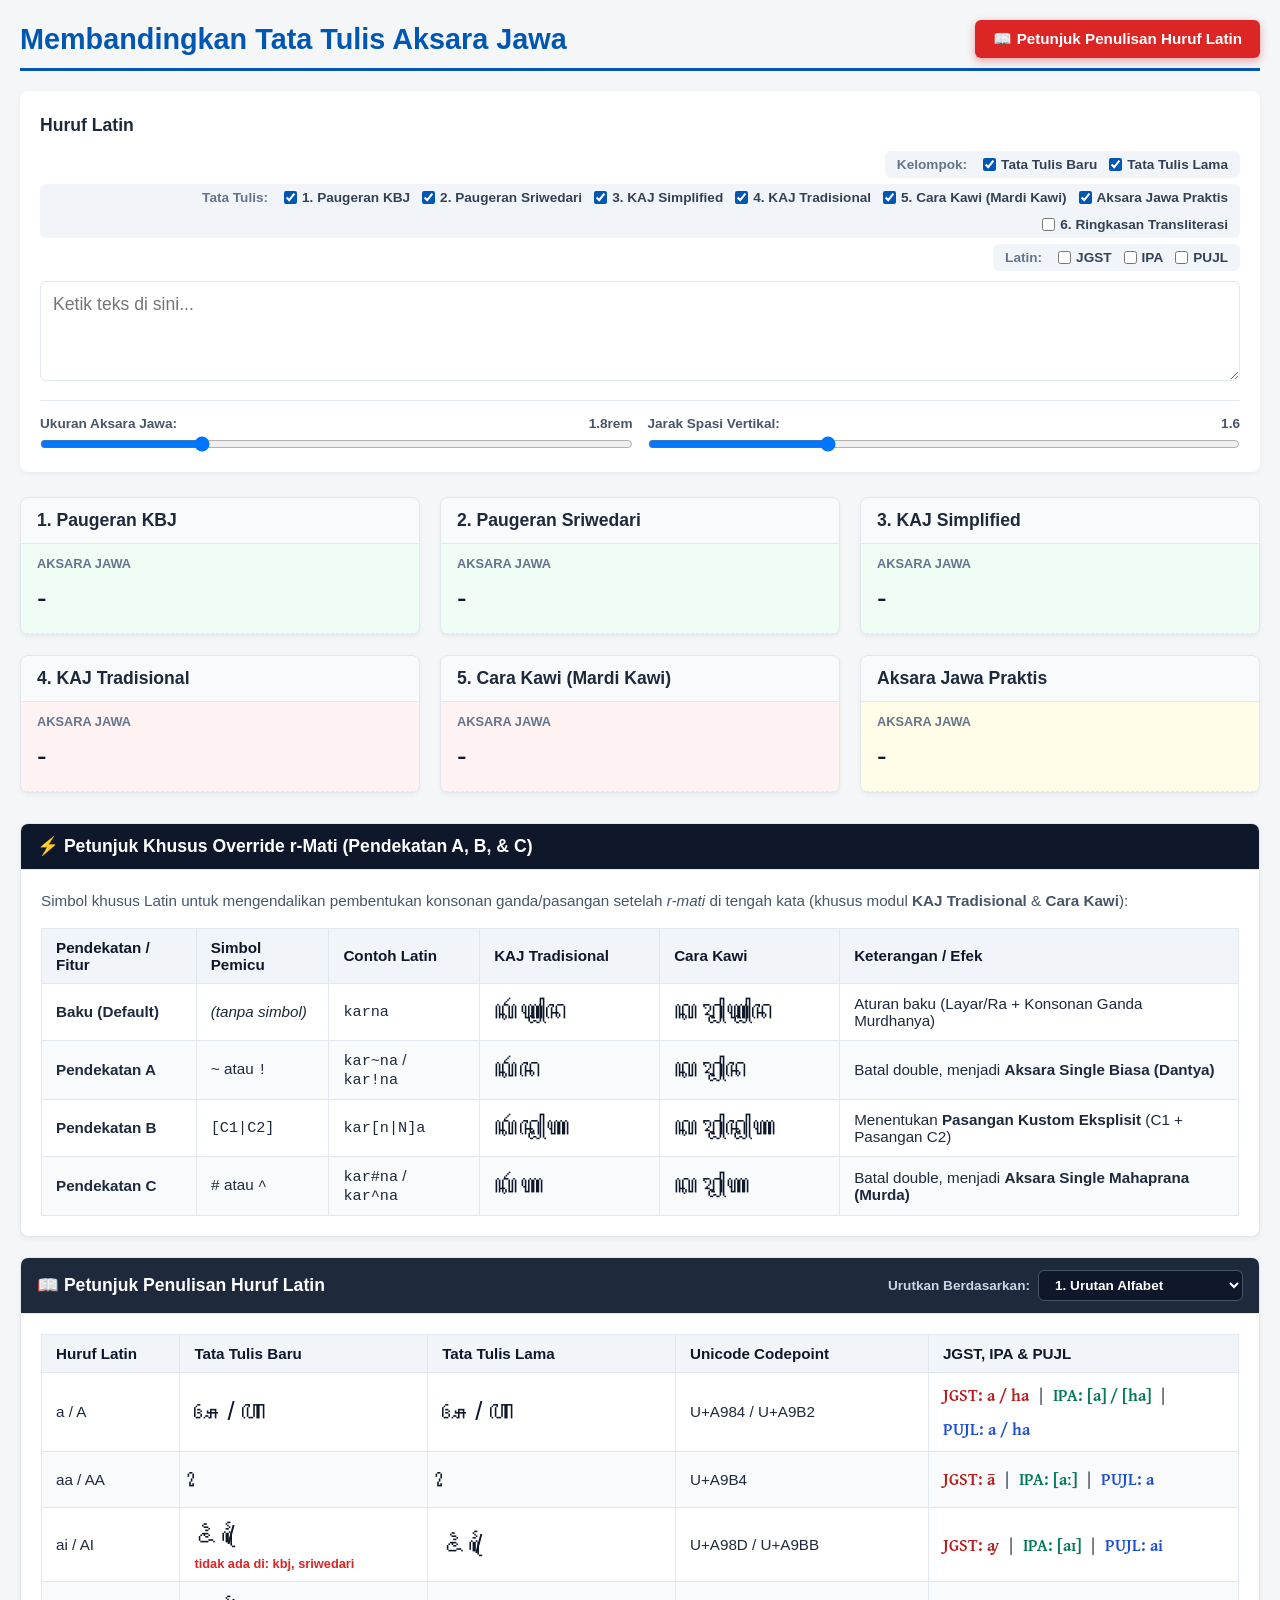
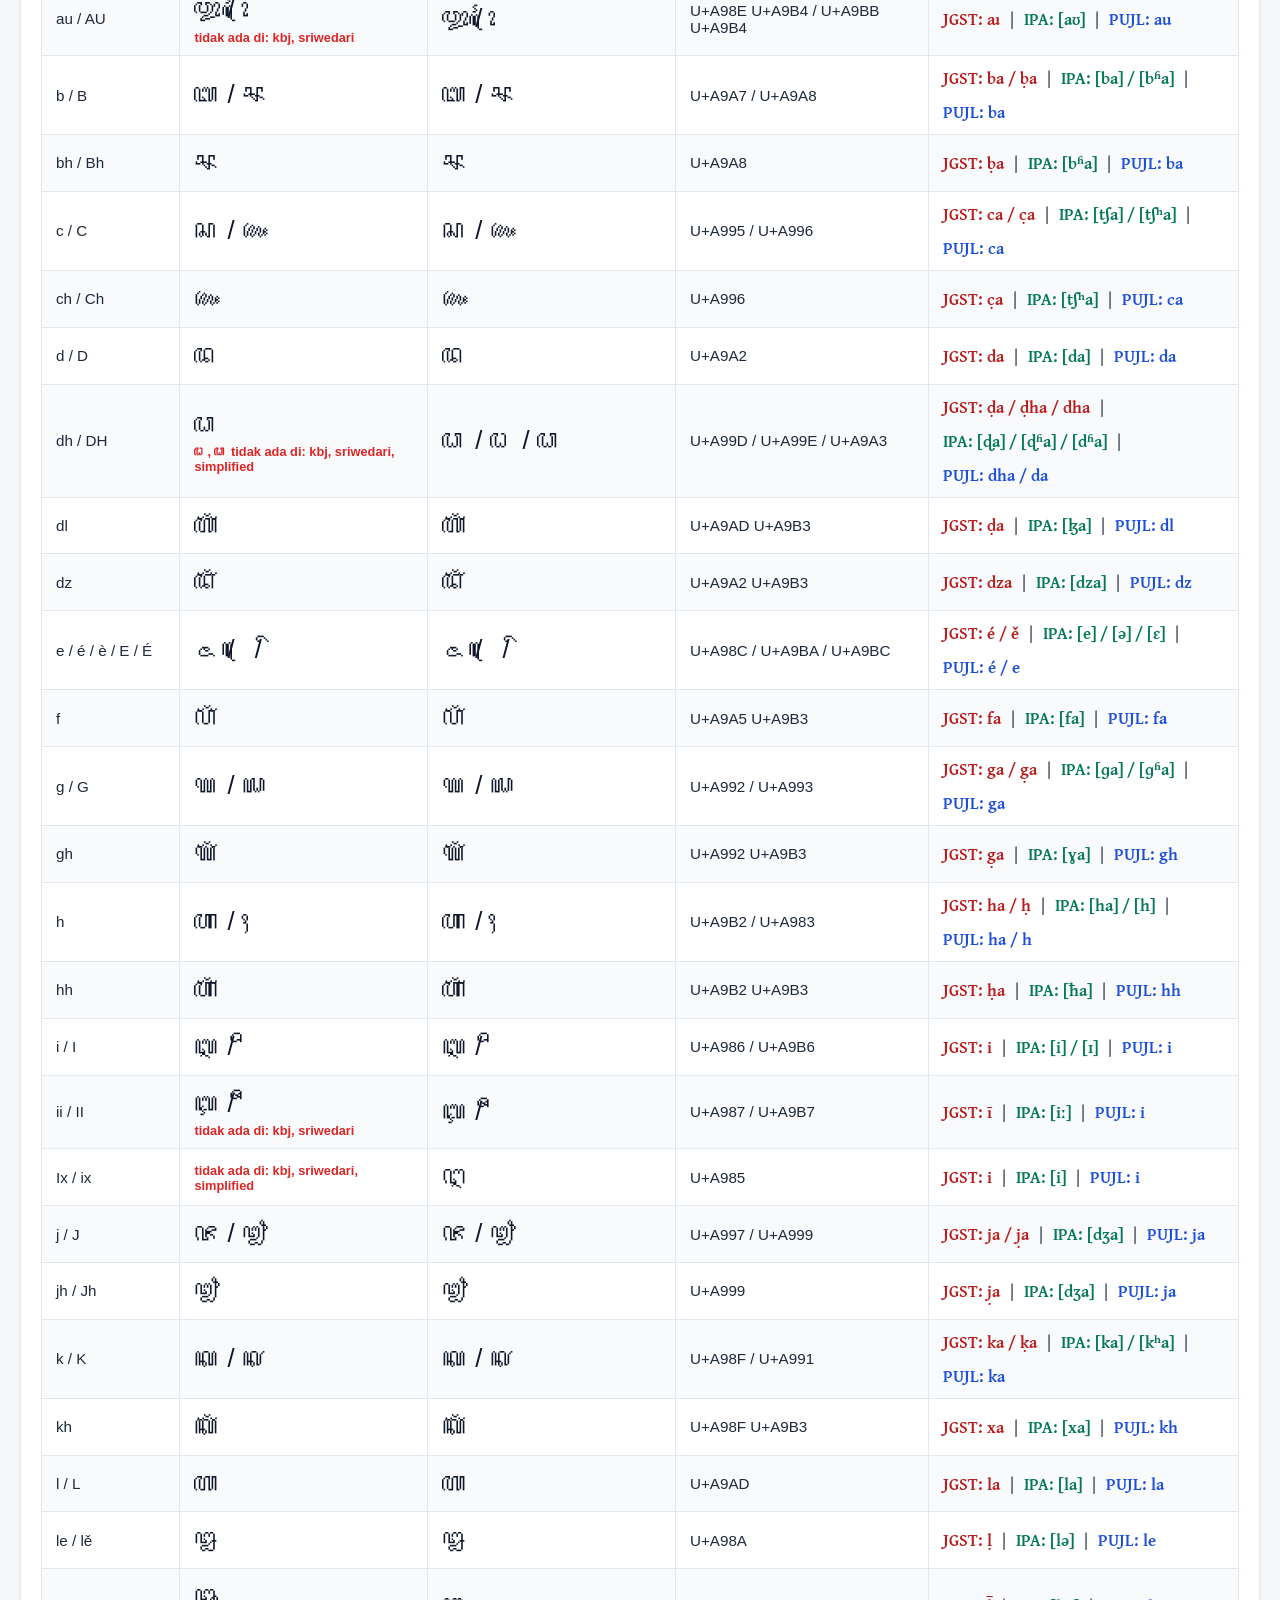
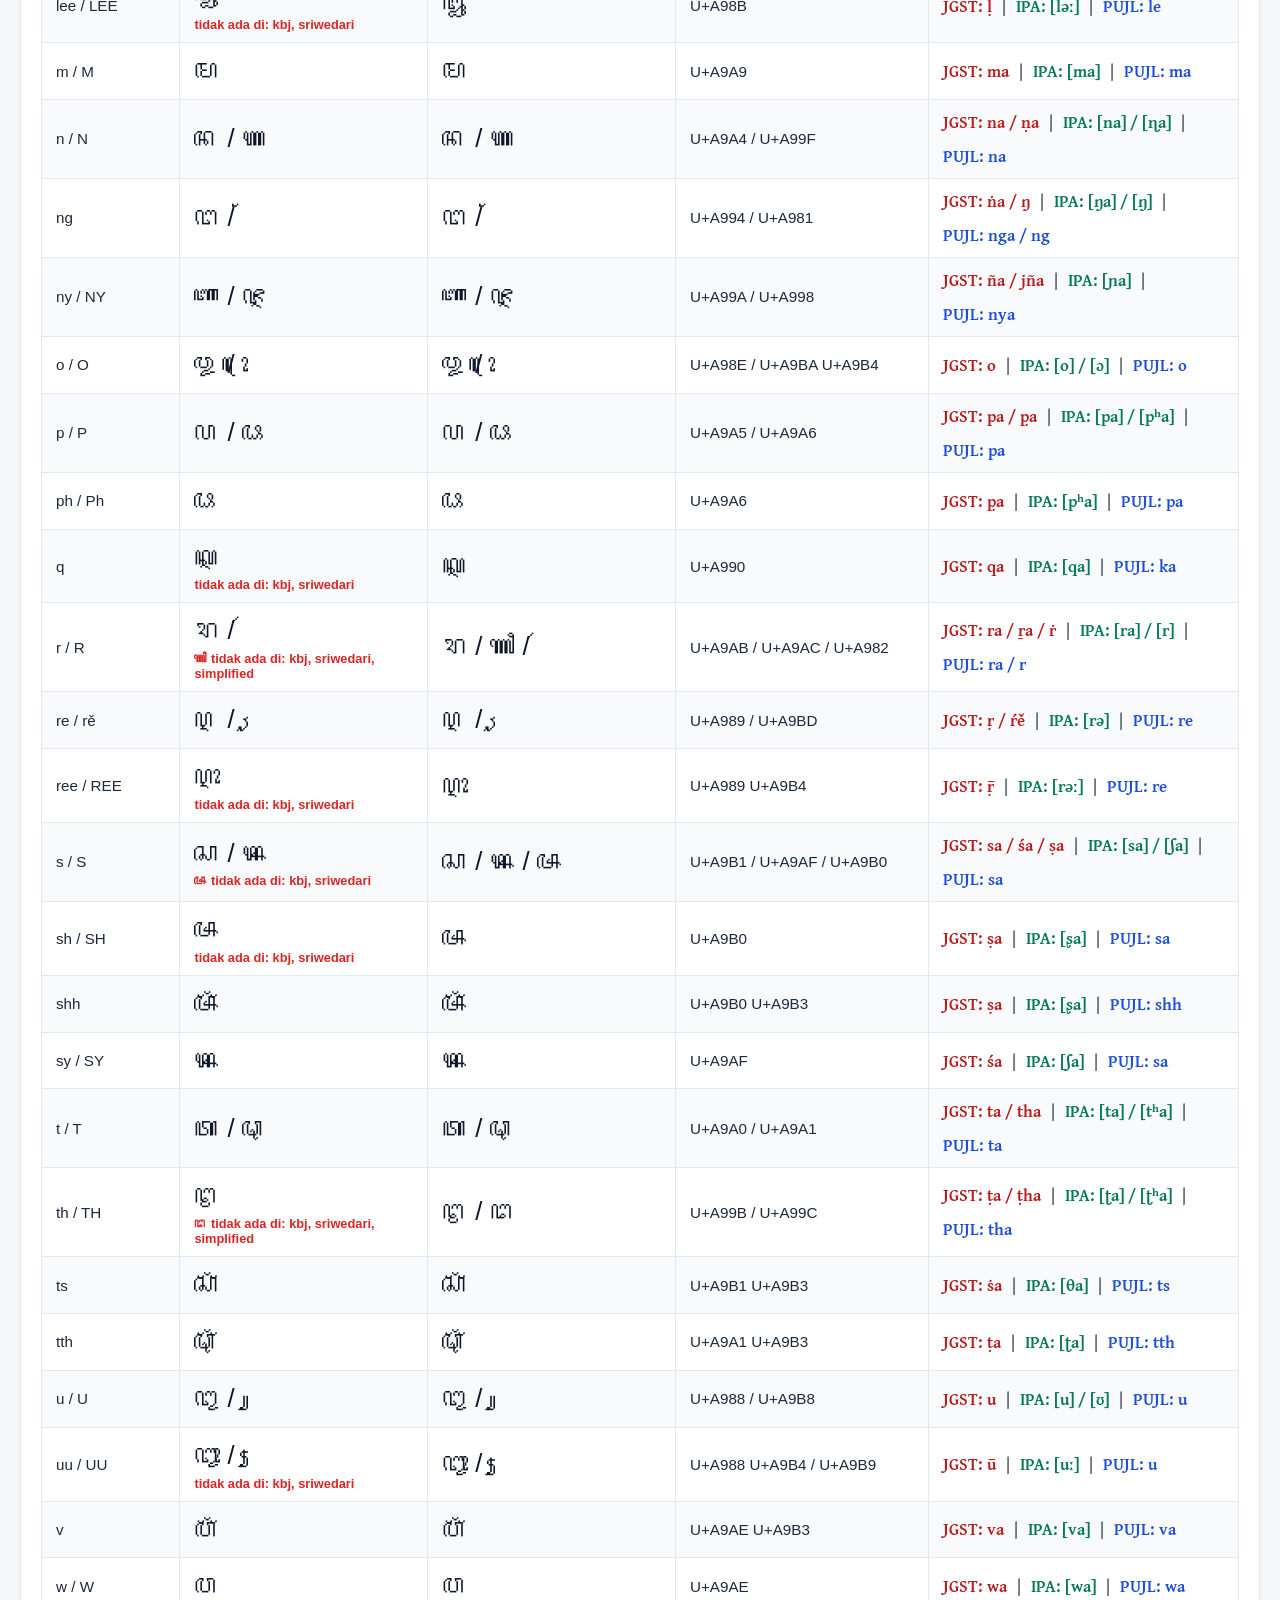
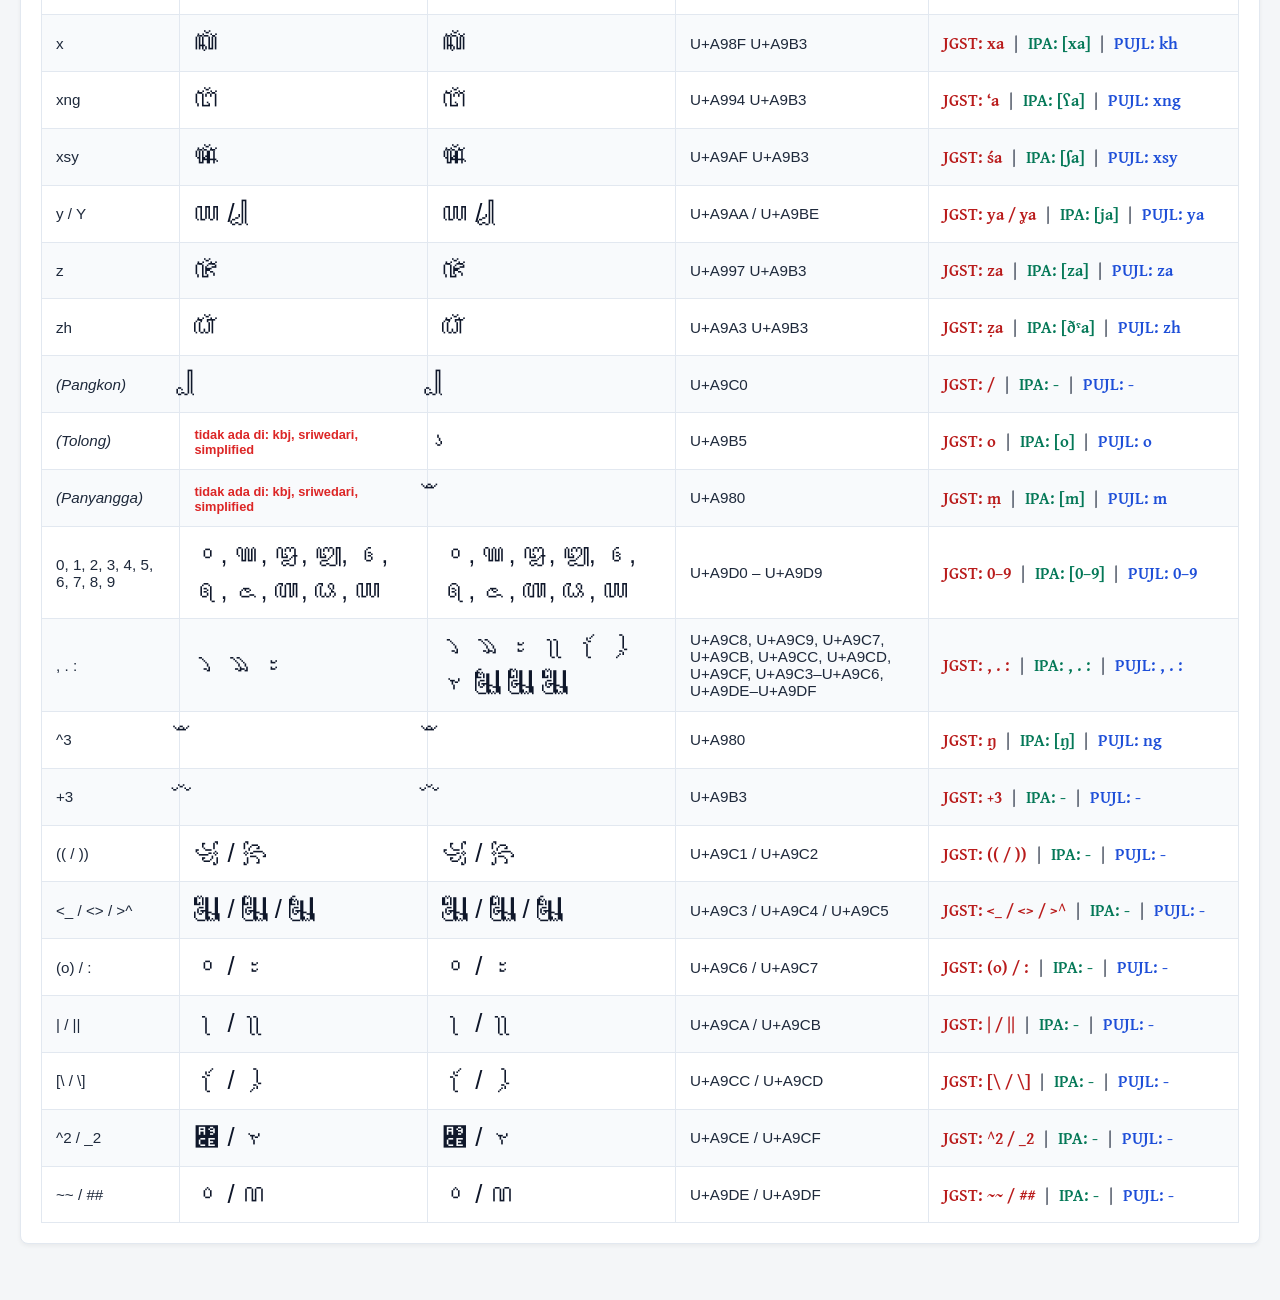
==== index.html @ 83c3e3d8 "Update print statement from 'Hello' to 'Goodbye'" ====
<!DOCTYPE html>
<html lang="jw">
<head>
    <meta charset="UTF-8">
    <meta name="viewport" content="width=device-width, initial-scale=1.0">
    <title>Membandingkan Tata Tulis Aksara Jawa</title>
    <!-- Google Font Gentium Plus untuk JGST, IPA & PUJL -->
    <link rel="preconnect" href="https://fonts.googleapis.com">
    <link rel="preconnect" href="https://fonts.gstatic.com" crossorigin>
    <link href="https://fonts.googleapis.com/css2?family=Gentium+Plus:ital,wght@0,400;0,700;1,400;1,700&display=swap" rel="stylesheet">
    <style>
        @font-face {
            font-family: 'Ngayogyann';
            src: url('ngayogyann.ttf') format('truetype');
        }
        @font-face {
            font-family: 'Ngayogyan';
            src: url('ngayogyan.ttf') format('truetype');
        }

        :root {
            --primary: #0056b3;
            --bg: #f4f6f8;
            --card-bg: #ffffff;
            --border: #e2e8f0;
            --warning-color: #dc2626;
        }

        html {
            scroll-behavior: smooth;
        }

        * { box-sizing: border-box; margin: 0; padding: 0; }
        body { font-family: 'Segoe UI', Tahoma, Geneva, Verdana, sans-serif; background-color: var(--bg); color: #333; padding: 20px; }
        .container { max-width: 1400px; margin: 0 auto; }
        
        .header-bar {
            display: flex;
            justify-content: space-between;
            align-items: center;
            flex-wrap: wrap;
            gap: 15px;
            border-bottom: 3px solid var(--primary);
            padding-bottom: 10px;
            margin-bottom: 20px;
        }
        .header-bar h1 {
            font-size: 1.8rem;
            color: var(--primary);
            margin: 0;
            padding: 0;
            border: none;
        }

        .btn-petunjuk-latin {
            display: inline-flex;
            align-items: center;
            gap: 6px;
            background-color: #dc2626;
            color: #ffffff !important;
            font-weight: bold;
            font-size: 0.95rem;
            padding: 10px 18px;
            border-radius: 6px;
            text-decoration: none;
            box-shadow: 0 3px 8px rgba(220, 38, 38, 0.4);
            transition: all 0.2s ease-in-out;
        }
        .btn-petunjuk-latin:hover {
            background-color: #b91c1c;
            box-shadow: 0 5px 14px rgba(220, 38, 38, 0.6);
            transform: translateY(-2px);
        }

        .input-section { background: var(--card-bg); padding: 20px; border-radius: 8px; box-shadow: 0 2px 5px rgba(0,0,0,0.05); margin-bottom: 25px; }
        
        .input-header {
            display: flex;
            justify-content: space-between;
            align-items: flex-start;
            margin-bottom: 10px;
            gap: 15px;
            flex-wrap: wrap;
        }

        .input-title {
            font-size: 1.1rem;
            font-weight: bold;
            color: #1e293b;
            padding-top: 4px;
        }

        .toggles-wrapper {
            display: flex;
            flex-direction: column;
            align-items: flex-end;
            gap: 6px;
        }

        .card-toggles, .sub-toggles {
            display: flex;
            gap: 12px;
            background: #f1f5f9;
            padding: 6px 12px;
            border-radius: 6px;
            font-size: 0.85rem;
            flex-wrap: wrap;
            justify-content: flex-end;
        }

        .toggle-label {
            font-weight: bold;
            color: #64748b;
            margin-right: 4px;
        }

        .card-toggle-item {
            display: flex;
            align-items: center;
            gap: 5px;
            cursor: pointer;
            user-select: none;
            color: #334155;
            font-weight: 600;
        }

        .card-toggle-item input[type="checkbox"] {
            cursor: pointer;
            accent-color: var(--primary);
        }

        .textarea-wrapper {
            position: relative;
            width: 100%;
        }

        textarea {
            width: 100%;
            height: 100px;
            padding: 12px;
            padding-right: 40px;
            font-size: 1.1rem;
            border: 1px solid var(--border);
            border-radius: 6px;
            resize: vertical;
            font-family: inherit;
        }

        textarea:focus { outline: none; border-color: var(--primary); box-shadow: 0 0 0 3px rgba(0, 86, 179, 0.2); }

        .btn-clear {
            position: absolute;
            top: 10px;
            right: 12px;
            background: #e2e8f0;
            border: none;
            color: #64748b;
            width: 26px;
            height: 26px;
            border-radius: 50%;
            cursor: pointer;
            display: none;
            align-items: center;
            justify-content: center;
            font-size: 1.1rem;
            font-weight: bold;
            line-height: 1;
            transition: all 0.2s;
        }
        .btn-clear:hover { background: #cbd5e1; color: #0f172a; }

        .controls-grid {
            display: grid;
            grid-template-columns: repeat(auto-fit, minmax(250px, 1fr));
            gap: 15px;
            margin-top: 15px;
            padding-top: 15px;
            border-top: 1px solid var(--border);
        }
        .control-group { display: flex; flex-direction: column; gap: 5px; }
        .control-group label { font-size: 0.85rem; font-weight: 600; color: #475569; display: flex; justify-content: space-between; }
        .control-group input[type="range"] { width: 100%; cursor: pointer; }

        .grid-container { display: grid; grid-template-columns: repeat(auto-fit, minmax(350px, 1fr)); gap: 20px; }
        
        .card { background: var(--card-bg); border: 1px solid var(--border); border-radius: 8px; overflow: hidden; box-shadow: 0 2px 4px rgba(0,0,0,0.05); }
        .card-header { background: #f8fafc; font-size: 1.1rem; font-weight: bold; color: #1e293b; padding: 12px 16px; border-bottom: 1px solid var(--border); }

        /* Latar Belakang Warna Samar Sesuai Modul */
        #cardPraktis { background-color: #fffde7; }
        #cardKBJ, #cardSriwedari, #cardSimplified { background-color: #f0fdf4; }
        #cardTradisional, #cardCaraKawi { background-color: #fef2f2; }

        .output-group { padding: 12px 16px; border-bottom: 1px dashed var(--border); }
        .output-group:last-child { border-bottom: none; }
        
        .output-label { font-size: 0.8rem; color: #64748b; font-weight: bold; text-transform: uppercase; margin-bottom: 4px; }
        
        .box-aksara { min-height: 40px; font-size: 1.8rem; line-height: 1.6; color: #0f172a; word-wrap: break-word; white-space: pre-wrap;}
        
        /* Default Sembunyi untuk JGST, IPA, dan PUJL */
        .group-jgst, .group-ipa, .group-pujl { display: none; }

        .box-jgst { font-family: 'Gentium Plus', serif; font-size: 1.25rem; color: #b91c1c; font-weight: bold; word-wrap: break-word; white-space: pre-wrap;}
        .box-ipa { font-family: 'Gentium Plus', serif; font-size: 1.25rem; color: #047857; font-weight: bold; word-wrap: break-word; white-space: pre-wrap;}
        .box-pujl { font-family: 'Gentium Plus', serif; font-size: 1.25rem; color: #1d4ed8; font-weight: bold; word-wrap: break-word; white-space: pre-wrap;}

        .font-ngayogyann { font-family: 'Ngayogyann', 'Noto Sans Javanese', sans-serif; }
        .font-ngayogyan { font-family: 'Ngayogyan', 'Noto Sans Javanese', sans-serif; }
        .ringkasan-sub-row { display: flex; gap: 16px; margin-top: 6px; flex-wrap: wrap; align-items: center; }

        .rekan-highlight { color: var(--warning-color); font-weight: bold; }
        .rekan-warning-badge {
            color: var(--warning-color);
            font-size: 0.8rem;
            margin-top: 8px;
            padding-top: 6px;
            border-top: 1px dashed var(--border);
            font-family: 'Segoe UI', Tahoma, Geneva, Verdana, sans-serif;
            line-height: 1.4;
        }

        .table-guide {
            width: 100%;
            border-collapse: collapse;
            font-size: 0.95rem;
            color: #1e293b;
        }
        .table-guide th, .table-guide td {
            border: 1px solid var(--border);
            padding: 10px 14px;
            text-align: left;
            vertical-align: middle;
        }
        .table-guide th {
            background-color: #f1f5f9;
            font-weight: bold;
            color: #0f172a;
        }
        .table-guide tr:nth-child(even) {
            background-color: #f8fafc;
        }
        .table-guide tr:hover {
            background-color: #f1f5f9;
        }
        .aksara-cell {
            font-size: 1.6rem;
            line-height: 1.4;
            font-family: 'Ngayogyann', 'Noto Sans Javanese', sans-serif;
            color: #0f172a;
        }
        .aksara-lama-cell {
            font-size: 1.6rem;
            line-height: 1.4;
            font-family: 'Ngayogyan', 'Noto Sans Javanese', sans-serif;
            color: #0f172a;
        }
        .combined-notation {
            display: flex;
            flex-wrap: wrap;
            gap: 10px;
            align-items: center;
            font-family: 'Gentium Plus', serif;
            font-size: 1.05rem;
        }
        .tag-jgst { color: #b91c1c; font-weight: bold; }
        .tag-ipa { color: #047857; font-weight: bold; }
        .tag-pujl { color: #1d4ed8; font-weight: bold; }
        .missing-badge {
            color: #dc2626;
            font-size: 0.8rem;
            display: block;
            margin-top: 2px;
            font-weight: 600;
        }
    </style>
</head>
<body>

<iframe id="enginePraktis" style="display:none;"></iframe>
<iframe id="engineKBJ" style="display:none;"></iframe>
<iframe id="engineSriwedari" style="display:none;"></iframe>
<iframe id="engineSimplified" style="display:none;"></iframe>
<iframe id="engineTradisional" style="display:none;"></iframe>
<iframe id="engineCaraKawi" style="display:none;"></iframe>

<div class="container">
    <div class="header-bar">
        <h1>Membandingkan Tata Tulis Aksara Jawa</h1>
        <a href="#petunjukLatin" class="btn-petunjuk-latin">📖 Petunjuk Penulisan Huruf Latin</a>
    </div>

    <div class="input-section">
        <div class="input-header">
            <span class="input-title">Huruf Latin</span>
            <div class="toggles-wrapper">
                <div class="card-toggles">
                    <span class="toggle-label">Kelompok:</span>
                    <label class="card-toggle-item"><input type="checkbox" id="toggleTataTulisBaru" checked> Tata Tulis Baru</label>
                    <label class="card-toggle-item"><input type="checkbox" id="toggleTataTulisLama" checked> Tata Tulis Lama</label>
                </div>
                <div class="card-toggles">
                    <span class="toggle-label">Tata Tulis:</span>
                    <label class="card-toggle-item"><input type="checkbox" class="toggle-card" data-card="KBJ" checked> 1. Paugeran KBJ</label>
                    <label class="card-toggle-item"><input type="checkbox" class="toggle-card" data-card="Sriwedari" checked> 2. Paugeran Sriwedari</label>
                    <label class="card-toggle-item"><input type="checkbox" class="toggle-card" data-card="Simplified" checked> 3. KAJ Simplified</label>
                    <label class="card-toggle-item"><input type="checkbox" class="toggle-card" data-card="Tradisional" checked> 4. KAJ Tradisional</label>
                    <label class="card-toggle-item"><input type="checkbox" class="toggle-card" data-card="CaraKawi" checked> 5. Cara Kawi (Mardi Kawi)</label>
                    <label class="card-toggle-item"><input type="checkbox" class="toggle-card" data-card="Praktis" checked> Aksara Jawa Praktis</label>
                    <label class="card-toggle-item"><input type="checkbox" class="toggle-card" data-card="Ringkasan"> 6. Ringkasan Transliterasi</label>
                </div>
                <div class="sub-toggles">
                    <span class="toggle-label">Latin:</span>
                    <label class="card-toggle-item"><input type="checkbox" class="toggle-sub" data-sub="jgst"> JGST</label>
                    <label class="card-toggle-item"><input type="checkbox" class="toggle-sub" data-sub="ipa"> IPA</label>
                    <label class="card-toggle-item"><input type="checkbox" class="toggle-sub" data-sub="pujl"> PUJL</label>
                </div>
            </div>
        </div>
        
        <div class="textarea-wrapper">
            <textarea id="inputLatin" 
                      placeholder="Ketik teks di sini..." 
                      autocapitalize="none" 
                      autocomplete="off" 
                      autocorrect="off" 
                      spellcheck="false"></textarea>
            <button id="btnClear" class="btn-clear" title="Hapus teks">&times;</button>
        </div>

        <div class="controls-grid">
            <div class="control-group">
                <label for="sliderFontSize">Ukuran Aksara Jawa: <span id="valFontSize">1.8rem</span></label>
                <input type="range" id="sliderFontSize" min="1" max="4" step="0.1" value="1.8">
            </div>
            <div class="control-group">
                <label for="sliderLineHeight">Jarak Spasi Vertikal: <span id="valLineHeight">1.6</span></label>
                <input type="range" id="sliderLineHeight" min="1" max="3" step="0.1" value="1.6">
            </div>
        </div>
    </div>

    <div class="grid-container">
        <!-- 1. Paugeran KBJ -->
        <div class="card" id="cardKBJ">
            <div class="card-header">1. Paugeran KBJ</div>
            <div class="output-group group-aksara">
                <div class="output-label">Aksara Jawa</div>
                <div id="outKBJ_Aksara" class="box-aksara font-ngayogyann">-</div>
            </div>
            <div class="output-group group-jgst">
                <div class="output-label">JGST</div>
                <div id="outKBJ_JGST" class="box-jgst">-</div>
            </div>
            <div class="output-group group-ipa">
                <div class="output-label">IPA</div>
                <div id="outKBJ_IPA" class="box-ipa">-</div>
            </div>
            <div class="output-group group-pujl">
                <div class="output-label">PUJL</div>
                <div id="outKBJ_PUJL" class="box-pujl">-</div>
            </div>
        </div>

        <!-- 2. Paugeran Sriwedari -->
        <div class="card" id="cardSriwedari">
            <div class="card-header">2. Paugeran Sriwedari</div>
            <div class="output-group group-aksara">
                <div class="output-label">Aksara Jawa</div>
                <div id="outSriwedari_Aksara" class="box-aksara font-ngayogyann">-</div>
            </div>
            <div class="output-group group-jgst">
                <div class="output-label">JGST</div>
                <div id="outSriwedari_JGST" class="box-jgst">-</div>
            </div>
            <div class="output-group group-ipa">
                <div class="output-label">IPA</div>
                <div id="outSriwedari_IPA" class="box-ipa">-</div>
            </div>
            <div class="output-group group-pujl">
                <div class="output-label">PUJL</div>
                <div id="outSriwedari_PUJL" class="box-pujl">-</div>
            </div>
        </div>

        <!-- 3. KAJ Simplified -->
        <div class="card" id="cardSimplified">
            <div class="card-header">3. KAJ Simplified</div>
            <div class="output-group group-aksara">
                <div class="output-label">Aksara Jawa</div>
                <div id="outSimplified_Aksara" class="box-aksara font-ngayogyann">-</div>
            </div>
            <div class="output-group group-jgst">
                <div class="output-label">JGST</div>
                <div id="outSimplified_JGST" class="box-jgst">-</div>
            </div>
            <div class="output-group group-ipa">
                <div class="output-label">IPA</div>
                <div id="outSimplified_IPA" class="box-ipa">-</div>
            </div>
            <div class="output-group group-pujl">
                <div class="output-label">PUJL</div>
                <div id="outSimplified_PUJL" class="box-pujl">-</div>
            </div>
        </div>

        <!-- 4. KAJ Tradisional -->
        <div class="card" id="cardTradisional">
            <div class="card-header">4. KAJ Tradisional</div>
            <div class="output-group group-aksara">
                <div class="output-label">Aksara Jawa</div>
                <div id="outTradisional_Aksara" class="box-aksara font-ngayogyan">-</div>
            </div>
            <div class="output-group group-jgst">
                <div class="output-label">JGST</div>
                <div id="outTradisional_JGST" class="box-jgst">-</div>
            </div>
            <div class="output-group group-ipa">
                <div class="output-label">IPA</div>
                <div id="outTradisional_IPA" class="box-ipa">-</div>
            </div>
            <div class="output-group group-pujl">
                <div class="output-label">PUJL</div>
                <div id="outTradisional_PUJL" class="box-pujl">-</div>
            </div>
        </div>

        <!-- 5. Cara Kawi (Mardi Kawi) -->
        <div class="card" id="cardCaraKawi">
            <div class="card-header">5. Cara Kawi (Mardi Kawi)</div>
            <div class="output-group group-aksara">
                <div class="output-label">Aksara Jawa</div>
                <div id="outCaraKawi_Aksara" class="box-aksara font-ngayogyan">-</div>
            </div>
            <div class="output-group group-jgst">
                <div class="output-label">JGST</div>
                <div id="outCaraKawi_JGST" class="box-jgst">-</div>
            </div>
            <div class="output-group group-ipa">
                <div class="output-label">IPA</div>
                <div id="outCaraKawi_IPA" class="box-ipa">-</div>
            </div>
            <div class="output-group group-pujl">
                <div class="output-label">PUJL</div>
                <div id="outCaraKawi_PUJL" class="box-pujl">-</div>
            </div>
        </div>

        <!-- Aksara Jawa Praktis -->
        <div class="card" id="cardPraktis">
            <div class="card-header">Aksara Jawa Praktis</div>
            <div class="output-group group-aksara">
                <div class="output-label">Aksara Jawa</div>
                <div id="outPraktis_Aksara" class="box-aksara font-ngayogyann">-</div>
            </div>
            <div class="output-group group-jgst">
                <div class="output-label">JGST</div>
                <div id="outPraktis_JGST" class="box-jgst">-</div>
            </div>
            <div class="output-group group-ipa">
                <div class="output-label">IPA</div>
                <div id="outPraktis_IPA" class="box-ipa">-</div>
            </div>
            <div class="output-group group-pujl">
                <div class="output-label">PUJL</div>
                <div id="outPraktis_PUJL" class="box-pujl">-</div>
            </div>
        </div>

        <!-- 6. Ringkasan Transliterasi (Default Hidden) -->
        <div class="card" id="cardRingkasan" style="display: none;">
            <div class="card-header">6. Ringkasan Transliterasi</div>
            <div class="output-group group-pujl">
                <div class="output-label">PUJL</div>
                <div id="outRingkasan_PUJL" class="box-pujl">-</div>
            </div>
            <div class="output-group">
                <div class="output-label">Paugeran KBJ</div>
                <div id="outRingkasan_KBJ" class="box-aksara font-ngayogyann">-</div>
                <div class="ringkasan-sub-row">
                    <div id="outRingkasan_KBJ_JGST" class="box-jgst group-jgst">-</div>
                    <div id="outRingkasan_KBJ_IPA" class="box-ipa group-ipa">-</div>
                </div>
            </div>
            <div class="output-group">
                <div class="output-label">Paugeran Sriwedari</div>
                <div id="outRingkasan_Sriwedari" class="box-aksara font-ngayogyann">-</div>
                <div class="ringkasan-sub-row">
                    <div id="outRingkasan_Sriwedari_JGST" class="box-jgst group-jgst">-</div>
                    <div id="outRingkasan_Sriwedari_IPA" class="box-ipa group-ipa">-</div>
                </div>
            </div>
            <div class="output-group">
                <div class="output-label">KAJ Simplified</div>
                <div id="outRingkasan_Simplified" class="box-aksara font-ngayogyann">-</div>
                <div class="ringkasan-sub-row">
                    <div id="outRingkasan_Simplified_JGST" class="box-jgst group-jgst">-</div>
                    <div id="outRingkasan_Simplified_IPA" class="box-ipa group-ipa">-</div>
                </div>
            </div>
            <div class="output-group">
                <div class="output-label">KAJ Tradisional</div>
                <div id="outRingkasan_Tradisional" class="box-aksara font-ngayogyan">-</div>
                <div class="ringkasan-sub-row">
                    <div id="outRingkasan_Tradisional_JGST" class="box-jgst group-jgst">-</div>
                    <div id="outRingkasan_Tradisional_IPA" class="box-ipa group-ipa">-</div>
                </div>
            </div>
            <div class="output-group">
                <div class="output-label">Cara Kawi (Mardi Kawi)</div>
                <div id="outRingkasan_CaraKawi" class="box-aksara font-ngayogyan">-</div>
                <div class="ringkasan-sub-row">
                    <div id="outRingkasan_CaraKawi_JGST" class="box-jgst group-jgst">-</div>
                    <div id="outRingkasan_CaraKawi_IPA" class="box-ipa group-ipa">-</div>
                </div>
            </div>
            <div class="output-group">
                <div class="output-label">Aksara Jawa Praktis</div>
                <div id="outRingkasan_Praktis" class="box-aksara font-ngayogyann">-</div>
                <div class="ringkasan-sub-row">
                    <div id="outRingkasan_Praktis_JGST" class="box-jgst group-jgst">-</div>
                    <div id="outRingkasan_Praktis_IPA" class="box-ipa group-ipa">-</div>
                </div>
            </div>
        </div>
    </div>

    <!-- Petunjuk Khusus Override r-Mati (Pendekatan A, B, & C) -->
    <div class="card" id="petunjukOverrideR" style="margin-top: 30px;">
        <div class="card-header" style="background: #0f172a; color: #ffffff;">
            <span>⚡ Petunjuk Khusus Override r-Mati (Pendekatan A, B, &amp; C)</span>
        </div>
        <div style="padding: 20px; overflow-x: auto;">
            <p style="margin-bottom: 15px; color: #475569; font-size: 0.95rem; line-height: 1.5;">
                Simbol khusus Latin untuk mengendalikan pembentukan konsonan ganda/pasangan setelah <em>r-mati</em> di tengah kata (khusus modul <strong>KAJ Tradisional</strong> &amp; <strong>Cara Kawi</strong>):
            </p>
            <table class="table-guide">
                <thead>
                    <tr>
                        <th style="min-width: 140px;">Pendekatan / Fitur</th>
                        <th style="min-width: 120px;">Simbol Pemicu</th>
                        <th style="min-width: 150px;">Contoh Latin</th>
                        <th style="min-width: 180px;">KAJ Tradisional</th>
                        <th style="min-width: 180px;">Cara Kawi</th>
                        <th style="min-width: 250px;">Keterangan / Efek</th>
                    </tr>
                </thead>
                <tbody>
                    <tr>
                        <td><strong>Baku (Default)</strong></td>
                        <td><em>(tanpa simbol)</em></td>
                        <td><code>karna</code></td>
                        <td><span class="aksara-lama-cell">ꦏꦂꦟ꧀ꦤ</span></td>
                        <td><span class="aksara-lama-cell">ꦏꦫ꧀ꦟ꧀ꦤ</span></td>
                        <td>Aturan baku (Layar/Ra + Konsonan Ganda Murdhanya)</td>
                    </tr>
                    <tr>
                        <td><strong>Pendekatan A</strong></td>
                        <td><code>~</code> atau <code>!</code></td>
                        <td><code>kar~na</code> / <code>kar!na</code></td>
                        <td><span class="aksara-lama-cell">ꦏꦂꦤ</span></td>
                        <td><span class="aksara-lama-cell">ꦏꦫ꧀ꦤ</span></td>
                        <td>Batal double, menjadi <strong>Aksara Single Biasa (Dantya)</strong></td>
                    </tr>
                    <tr>
                        <td><strong>Pendekatan B</strong></td>
                        <td><code>[C1|C2]</code></td>
                        <td><code>kar[n|N]a</code></td>
                        <td><span class="aksara-lama-cell">ꦏꦂꦤ꧀ꦟ</span></td>
                        <td><span class="aksara-lama-cell">ꦏꦫ꧀ꦤ꧀ꦟ</span></td>
                        <td>Menentukan <strong>Pasangan Kustom Eksplisit</strong> (C1 + Pasangan C2)</td>
                    </tr>
                    <tr>
                        <td><strong>Pendekatan C</strong></td>
                        <td><code>#</code> atau <code>^</code></td>
                        <td><code>kar#na</code> / <code>kar^na</code></td>
                        <td><span class="aksara-lama-cell">ꦏꦂꦟ</span></td>
                        <td><span class="aksara-lama-cell">ꦏꦫ꧀ꦟ</span></td>
                        <td>Batal double, menjadi <strong>Aksara Single Mahaprana (Murda)</strong></td>
                    </tr>
                </tbody>
            </table>
        </div>
    </div>

    <!-- Petunjuk Penulisan Huruf Latin Lengkap -->
    <div class="card" id="petunjukLatin" style="margin-top: 20px; margin-bottom: 40px;">
        <div class="card-header" style="display: flex; justify-content: space-between; align-items: center; background: #1e293b; color: #ffffff; flex-wrap: wrap; gap: 10px;">
            <span>📖 Petunjuk Penulisan Huruf Latin</span>
            <div style="display: flex; align-items: center; gap: 8px;">
                <label for="selectSortGuide" style="font-size: 0.85rem; color: #cbd5e1; font-weight: 600;">Urutkan Berdasarkan:</label>
                <select id="selectSortGuide" style="padding: 6px 12px; border-radius: 6px; border: 1px solid #475569; background-color: #0f172a; color: #ffffff; font-size: 0.85rem; cursor: pointer; font-weight: 600; outline: none;">
                    <option value="alfabet" selected>1. Urutan Alfabet</option>
                    <option value="hanacaraka">2. Urutan Hanacaraka</option>
                    <option value="warga">3. Urutan Warga Aksara</option>
                    <option value="unicode">4. Urutan Unicode</option>
                    <option value="tatatulisbaru">5. Urutan Tata Tulis Baru</option>
                </select>
            </div>
        </div>
        <div style="padding: 20px; overflow-x: auto;">
            <table class="table-guide">
                <thead>
                    <tr>
                        <th style="min-width: 130px;">Huruf Latin</th>
                        <th style="min-width: 220px;">Tata Tulis Baru</th>
                        <th style="min-width: 220px;">Tata Tulis Lama</th>
                        <th style="min-width: 170px;">Unicode Codepoint</th>
                        <th style="min-width: 280px;">JGST, IPA &amp; PUJL</th>
                    </tr>
                </thead>
                <tbody>
                    <tr data-alfabet="1" data-hanacaraka="21" data-warga="61" data-unicode="104" data-tatatulisbaru="401">
                        <td>a / A</td>
                        <td><span class="aksara-cell">ꦄ / ꦲ</span></td>
                        <td><span class="aksara-lama-cell">ꦄ / ꦲ</span></td>
                        <td>U+A984 / U+A9B2</td>
                        <td>
                            <div class="combined-notation">
                                <span class="tag-jgst">JGST: a / ha</span>
                                <span>|</span>
                                <span class="tag-ipa">IPA: [a] / [ha]</span>
                                <span>|</span>
                                <span class="tag-pujl">PUJL: a / ha</span>
                            </div>
                        </td>
                    </tr>
                    <tr data-alfabet="2" data-hanacaraka="22" data-warga="62" data-unicode="154" data-tatatulisbaru="402">
                        <td>aa / AA</td>
                        <td><span class="aksara-cell">ꦴ</span></td>
                        <td><span class="aksara-lama-cell">ꦴ</span></td>
                        <td>U+A9B4</td>
                        <td>
                            <div class="combined-notation">
                                <span class="tag-jgst">JGST: ā</span>
                                <span>|</span>
                                <span class="tag-ipa">IPA: [aː]</span>
                                <span>|</span>
                                <span class="tag-pujl">PUJL: a</span>
                            </div>
                        </td>
                    </tr>
                    <tr data-alfabet="3" data-hanacaraka="28" data-warga="68" data-unicode="113" data-tatatulisbaru="408">
                        <td>ai / AI</td>
                        <td>
                            <span class="aksara-cell">ꦍ / ꦻ</span>
                            <span class="missing-badge">tidak ada di: kbj, sriwedari</span>
                        </td>
                        <td><span class="aksara-lama-cell">ꦍ / ꦻ</span></td>
                        <td>U+A98D / U+A9BB</td>
                        <td>
                            <div class="combined-notation">
                                <span class="tag-jgst">JGST: ꜽ</span>
                                <span>|</span>
                                <span class="tag-ipa">IPA: [aɪ]</span>
                                <span>|</span>
                                <span class="tag-pujl">PUJL: ai</span>
                            </div>
                        </td>
                    </tr>
                    <tr data-alfabet="4" data-hanacaraka="30" data-warga="70" data-unicode="114" data-tatatulisbaru="410">
                        <td>au / AU</td>
                        <td>
                            <span class="aksara-cell">ꦎꦴ / ꦻꦴ</span>
                            <span class="missing-badge">tidak ada di: kbj, sriwedari</span>
                        </td>
                        <td><span class="aksara-lama-cell">ꦎꦴ / ꦻꦴ</span></td>
                        <td>U+A98E U+A9B4 / U+A9BB U+A9B4</td>
                        <td>
                            <div class="combined-notation">
                                <span class="tag-jgst">JGST: ꜷ</span>
                                <span>|</span>
                                <span class="tag-ipa">IPA: [aʊ]</span>
                                <span>|</span>
                                <span class="tag-pujl">PUJL: au</span>
                            </div>
                        </td>
                    </tr>
                    <tr data-alfabet="5" data-hanacaraka="18" data-warga="53" data-unicode="143" data-tatatulisbaru="118">
                        <td>b / B</td>
                        <td><span class="aksara-cell">ꦧ / ꦨ</span></td>
                        <td><span class="aksara-lama-cell">ꦧ / ꦨ</span></td>
                        <td>U+A9A7 / U+A9A8</td>
                        <td>
                            <div class="combined-notation">
                                <span class="tag-jgst">JGST: ba / ḅa</span>
                                <span>|</span>
                                <span class="tag-ipa">IPA: [ba] / [bʱa]</span>
                                <span>|</span>
                                <span class="tag-pujl">PUJL: ba</span>
                            </div>
                        </td>
                    </tr>
                    <tr data-alfabet="6" data-hanacaraka="18.1" data-warga="54" data-unicode="144" data-tatatulisbaru="207">
                        <td>bh / Bh</td>
                        <td><span class="aksara-cell">ꦨ</span></td>
                        <td><span class="aksara-lama-cell">ꦨ</span></td>
                        <td>U+A9A8</td>
                        <td>
                            <div class="combined-notation">
                                <span class="tag-jgst">JGST: ḅa</span>
                                <span>|</span>
                                <span class="tag-ipa">IPA: [bʱa]</span>
                                <span>|</span>
                                <span class="tag-pujl">PUJL: ba</span>
                            </div>
                        </td>
                    </tr>
                    <tr data-alfabet="7" data-hanacaraka="3" data-warga="21" data-unicode="121" data-tatatulisbaru="103">
                        <td>c / C</td>
                        <td><span class="aksara-cell">ꦕ / ꦖ</span></td>
                        <td><span class="aksara-lama-cell">ꦕ / ꦖ</span></td>
                        <td>U+A995 / U+A996</td>
                        <td>
                            <div class="combined-notation">
                                <span class="tag-jgst">JGST: ca / c̣a</span>
                                <span>|</span>
                                <span class="tag-ipa">IPA: [tʃa] / [tʃʰa]</span>
                                <span>|</span>
                                <span class="tag-pujl">PUJL: ca</span>
                            </div>
                        </td>
                    </tr>
                    <tr data-alfabet="8" data-hanacaraka="3.1" data-warga="22" data-unicode="122" data-tatatulisbaru="208">
                        <td>ch / Ch</td>
                        <td><span class="aksara-cell">ꦖ</span></td>
                        <td><span class="aksara-lama-cell">ꦖ</span></td>
                        <td>U+A996</td>
                        <td>
                            <div class="combined-notation">
                                <span class="tag-jgst">JGST: c̣a</span>
                                <span>|</span>
                                <span class="tag-ipa">IPA: [tʃʰa]</span>
                                <span>|</span>
                                <span class="tag-pujl">PUJL: ca</span>
                            </div>
                        </td>
                    </tr>
                    <tr data-alfabet="9" data-hanacaraka="6" data-warga="42" data-unicode="138" data-tatatulisbaru="106">
                        <td>d / D</td>
                        <td><span class="aksara-cell">ꦢ</span></td>
                        <td><span class="aksara-lama-cell">ꦢ</span></td>
                        <td>U+A9A2</td>
                        <td>
                            <div class="combined-notation">
                                <span class="tag-jgst">JGST: da</span>
                                <span>|</span>
                                <span class="tag-ipa">IPA: [da]</span>
                                <span>|</span>
                                <span class="tag-pujl">PUJL: da</span>
                            </div>
                        </td>
                    </tr>
                    <tr data-alfabet="10" data-hanacaraka="12" data-warga="33" data-unicode="129" data-tatatulisbaru="112">
                        <td>dh / DH</td>
                        <td>
                            <span class="aksara-cell">ꦝ</span>
                            <span class="missing-badge">ꦞ, ꦣ tidak ada di: kbj, sriwedari, simplified</span>
                        </td>
                        <td><span class="aksara-lama-cell">ꦝ / ꦞ / ꦣ</span></td>
                        <td>U+A99D / U+A99E / U+A9A3</td>
                        <td>
                            <div class="combined-notation">
                                <span class="tag-jgst">JGST: ḍa / ḍha / dha</span>
                                <span>|</span>
                                <span class="tag-ipa">IPA: [ɖa] / [ɖʱa] / [dʱa]</span>
                                <span>|</span>
                                <span class="tag-pujl">PUJL: dha / da</span>
                            </div>
                        </td>
                    </tr>
                    <tr data-alfabet="11" data-hanacaraka="12.1" data-warga="49" data-unicode="147.3" data-tatatulisbaru="315">
                        <td>dl</td>
                        <td><span class="aksara-cell">ꦭ꦳</span></td>
                        <td><span class="aksara-lama-cell">ꦭ꦳</span></td>
                        <td>U+A9AD U+A9B3</td>
                        <td>
                            <div class="combined-notation">
                                <span class="tag-jgst">JGST: ḍa</span>
                                <span>|</span>
                                <span class="tag-ipa">IPA: [ɮa]</span>
                                <span>|</span>
                                <span class="tag-pujl">PUJL: dl</span>
                            </div>
                        </td>
                    </tr>
                    <tr data-alfabet="12" data-hanacaraka="20.1" data-warga="48" data-unicode="138.1" data-tatatulisbaru="305">
                        <td>dz</td>
                        <td><span class="aksara-cell">ꦢ꦳</span></td>
                        <td><span class="aksara-lama-cell">ꦢ꦳</span></td>
                        <td>U+A9A2 U+A9B3</td>
                        <td>
                            <div class="combined-notation">
                                <span class="tag-jgst">JGST: dza</span>
                                <span>|</span>
                                <span class="tag-ipa">IPA: [dza]</span>
                                <span>|</span>
                                <span class="tag-pujl">PUJL: dz</span>
                            </div>
                        </td>
                    </tr>
                    <tr data-alfabet="13" data-hanacaraka="27" data-warga="67" data-unicode="112" data-tatatulisbaru="404">
                        <td>e / é / è / E / É</td>
                        <td><span class="aksara-cell">ꦌ / ꦺ / ꦼ</span></td>
                        <td><span class="aksara-lama-cell">ꦌ / ꦺ / ꦼ</span></td>
                        <td>U+A98C / U+A9BA / U+A9BC</td>
                        <td>
                            <div class="combined-notation">
                                <span class="tag-jgst">JGST: é / ě</span>
                                <span>|</span>
                                <span class="tag-ipa">IPA: [e] / [ə] / [ɛ]</span>
                                <span>|</span>
                                <span class="tag-pujl">PUJL: é / e</span>
                            </div>
                        </td>
                    </tr>
                    <tr data-alfabet="14" data-hanacaraka="11.1" data-warga="56" data-unicode="141.1" data-tatatulisbaru="301">
                        <td>f</td>
                        <td><span class="aksara-cell">ꦥ꦳</span></td>
                        <td><span class="aksara-lama-cell">ꦥ꦳</span></td>
                        <td>U+A9A5 U+A9B3</td>
                        <td>
                            <div class="combined-notation">
                                <span class="tag-jgst">JGST: fa</span>
                                <span>|</span>
                                <span class="tag-ipa">IPA: [fa]</span>
                                <span>|</span>
                                <span class="tag-pujl">PUJL: fa</span>
                            </div>
                        </td>
                    </tr>
                    <tr data-alfabet="15" data-hanacaraka="17" data-warga="3" data-unicode="118" data-tatatulisbaru="117">
                        <td>g / G</td>
                        <td><span class="aksara-cell">ꦒ / ꦓ</span></td>
                        <td><span class="aksara-lama-cell">ꦒ / ꦓ</span></td>
                        <td>U+A992 / U+A993</td>
                        <td>
                            <div class="combined-notation">
                                <span class="tag-jgst">JGST: ga / g̣a</span>
                                <span>|</span>
                                <span class="tag-ipa">IPA: [ɡa] / [ɡʱa]</span>
                                <span>|</span>
                                <span class="tag-pujl">PUJL: ga</span>
                            </div>
                        </td>
                    </tr>
                    <tr data-alfabet="16" data-hanacaraka="17.1" data-warga="4" data-unicode="119" data-tatatulisbaru="306">
                        <td>gh</td>
                        <td><span class="aksara-cell">ꦒ꦳</span></td>
                        <td><span class="aksara-lama-cell">ꦒ꦳</span></td>
                        <td>U+A992 U+A9B3</td>
                        <td>
                            <div class="combined-notation">
                                <span class="tag-jgst">JGST: g̣a</span>
                                <span>|</span>
                                <span class="tag-ipa">IPA: [ɣa]</span>
                                <span>|</span>
                                <span class="tag-pujl">PUJL: gh</span>
                            </div>
                        </td>
                    </tr>
                    <tr data-alfabet="17" data-hanacaraka="1" data-warga="6" data-unicode="150" data-tatatulisbaru="101">
                        <td>h</td>
                        <td><span class="aksara-cell">ꦲ / ꦃ</span></td>
                        <td><span class="aksara-lama-cell">ꦲ / ꦃ</span></td>
                        <td>U+A9B2 / U+A983</td>
                        <td>
                            <div class="combined-notation">
                                <span class="tag-jgst">JGST: ha / ḥ</span>
                                <span>|</span>
                                <span class="tag-ipa">IPA: [ha] / [h]</span>
                                <span>|</span>
                                <span class="tag-pujl">PUJL: ha / h</span>
                            </div>
                        </td>
                    </tr>
                    <tr data-alfabet="18" data-hanacaraka="1.1" data-warga="7" data-unicode="150.1" data-tatatulisbaru="308">
                        <td>hh</td>
                        <td><span class="aksara-cell">ꦲ꦳</span></td>
                        <td><span class="aksara-lama-cell">ꦲ꦳</span></td>
                        <td>U+A9B2 U+A9B3</td>
                        <td>
                            <div class="combined-notation">
                                <span class="tag-jgst">JGST: ḥa</span>
                                <span>|</span>
                                <span class="tag-ipa">IPA: [ħa]</span>
                                <span>|</span>
                                <span class="tag-pujl">PUJL: hh</span>
                            </div>
                        </td>
                    </tr>
                    <tr data-alfabet="19" data-hanacaraka="23" data-warga="63" data-unicode="106" data-tatatulisbaru="402">
                        <td>i / I</td>
                        <td><span class="aksara-cell">ꦆ / ꦶ</span></td>
                        <td><span class="aksara-lama-cell">ꦆ / ꦶ</span></td>
                        <td>U+A986 / U+A9B6</td>
                        <td>
                            <div class="combined-notation">
                                <span class="tag-jgst">JGST: i</span>
                                <span>|</span>
                                <span class="tag-ipa">IPA: [i] / [ɪ]</span>
                                <span>|</span>
                                <span class="tag-pujl">PUJL: i</span>
                            </div>
                        </td>
                    </tr>
                    <tr data-alfabet="20" data-hanacaraka="24" data-warga="64" data-unicode="107" data-tatatulisbaru="403">
                        <td>ii / II</td>
                        <td>
                            <span class="aksara-cell">ꦇ / ꦷ</span>
                            <span class="missing-badge">tidak ada di: kbj, sriwedari</span>
                        </td>
                        <td><span class="aksara-lama-cell">ꦇ / ꦷ</span></td>
                        <td>U+A987 / U+A9B7</td>
                        <td>
                            <div class="combined-notation">
                                <span class="tag-jgst">JGST: ī</span>
                                <span>|</span>
                                <span class="tag-ipa">IPA: [iː]</span>
                                <span>|</span>
                                <span class="tag-pujl">PUJL: i</span>
                            </div>
                        </td>
                    </tr>
                    <tr data-alfabet="21" data-hanacaraka="25" data-warga="65" data-unicode="105" data-tatatulisbaru="411">
                        <td>Ix / ix</td>
                        <td>
                            <span class="missing-badge">tidak ada di: kbj, sriwedari, simplified</span>
                        </td>
                        <td><span class="aksara-lama-cell">ꦅ</span></td>
                        <td>U+A985</td>
                        <td>
                            <div class="combined-notation">
                                <span class="tag-jgst">JGST: i</span>
                                <span>|</span>
                                <span class="tag-ipa">IPA: [i]</span>
                                <span>|</span>
                                <span class="tag-pujl">PUJL: i</span>
                            </div>
                        </td>
                    </tr>
                    <tr data-alfabet="22" data-hanacaraka="13" data-warga="23" data-unicode="123" data-tatatulisbaru="113">
                        <td>j / J</td>
                        <td><span class="aksara-cell">ꦗ / ꦙ</span></td>
                        <td><span class="aksara-lama-cell">ꦗ / ꦙ</span></td>
                        <td>U+A997 / U+A999</td>
                        <td>
                            <div class="combined-notation">
                                <span class="tag-jgst">JGST: ja / j̣a</span>
                                <span>|</span>
                                <span class="tag-ipa">IPA: [dʒa]</span>
                                <span>|</span>
                                <span class="tag-pujl">PUJL: ja</span>
                            </div>
                        </td>
                    </tr>
                    <tr data-alfabet="23" data-hanacaraka="13.1" data-warga="24" data-unicode="125" data-tatatulisbaru="210">
                        <td>jh / Jh</td>
                        <td><span class="aksara-cell">ꦙ</span></td>
                        <td><span class="aksara-lama-cell">ꦙ</span></td>
                        <td>U+A999</td>
                        <td>
                            <div class="combined-notation">
                                <span class="tag-jgst">JGST: j̣a</span>
                                <span>|</span>
                                <span class="tag-ipa">IPA: [dʒa]</span>
                                <span>|</span>
                                <span class="tag-pujl">PUJL: ja</span>
                            </div>
                        </td>
                    </tr>
                    <tr data-alfabet="24" data-hanacaraka="5" data-warga="1" data-unicode="115" data-tatatulisbaru="105">
                        <td>k / K</td>
                        <td><span class="aksara-cell">ꦏ / ꦑ</span></td>
                        <td><span class="aksara-lama-cell">ꦏ / ꦑ</span></td>
                        <td>U+A98F / U+A991</td>
                        <td>
                            <div class="combined-notation">
                                <span class="tag-jgst">JGST: ka / ḳa</span>
                                <span>|</span>
                                <span class="tag-ipa">IPA: [ka] / [kʰa]</span>
                                <span>|</span>
                                <span class="tag-pujl">PUJL: ka</span>
                            </div>
                        </td>
                    </tr>
                    <tr data-alfabet="25" data-hanacaraka="5.1" data-warga="2" data-unicode="115.1" data-tatatulisbaru="304">
                        <td>kh</td>
                        <td><span class="aksara-cell">ꦏ꦳</span></td>
                        <td><span class="aksara-lama-cell">ꦏ꦳</span></td>
                        <td>U+A98F U+A9B3</td>
                        <td>
                            <div class="combined-notation">
                                <span class="tag-jgst">JGST: xa</span>
                                <span>|</span>
                                <span class="tag-ipa">IPA: [xa]</span>
                                <span>|</span>
                                <span class="tag-pujl">PUJL: kh</span>
                            </div>
                        </td>
                    </tr>
                    <tr data-alfabet="26" data-hanacaraka="10" data-warga="46" data-unicode="147" data-tatatulisbaru="110">
                        <td>l / L</td>
                        <td><span class="aksara-cell">ꦭ</span></td>
                        <td><span class="aksara-lama-cell">ꦭ</span></td>
                        <td>U+A9AD</td>
                        <td>
                            <div class="combined-notation">
                                <span class="tag-jgst">JGST: la</span>
                                <span>|</span>
                                <span class="tag-ipa">IPA: [la]</span>
                                <span>|</span>
                                <span class="tag-pujl">PUJL: la</span>
                            </div>
                        </td>
                    </tr>
                    <tr data-alfabet="27" data-hanacaraka="10.1" data-warga="47" data-unicode="110" data-tatatulisbaru="413">
                        <td>le / lě</td>
                        <td><span class="aksara-cell">ꦊ</span></td>
                        <td><span class="aksara-lama-cell">ꦊ</span></td>
                        <td>U+A98A</td>
                        <td>
                            <div class="combined-notation">
                                <span class="tag-jgst">JGST: ḷ</span>
                                <span>|</span>
                                <span class="tag-ipa">IPA: [lə]</span>
                                <span>|</span>
                                <span class="tag-pujl">PUJL: le</span>
                            </div>
                        </td>
                    </tr>
                    <tr data-alfabet="28" data-hanacaraka="10.2" data-warga="47.1" data-unicode="111" data-tatatulisbaru="414">
                        <td>lee / LEE</td>
                        <td>
                            <span class="aksara-cell">ꦋ</span>
                            <span class="missing-badge">tidak ada di: kbj, sriwedari</span>
                        </td>
                        <td><span class="aksara-lama-cell">ꦋ</span></td>
                        <td>U+A98B</td>
                        <td>
                            <div class="combined-notation">
                                <span class="tag-jgst">JGST: ḹ</span>
                                <span>|</span>
                                <span class="tag-ipa">IPA: [ləː]</span>
                                <span>|</span>
                                <span class="tag-pujl">PUJL: le</span>
                            </div>
                        </td>
                    </tr>
                    <tr data-alfabet="29" data-hanacaraka="16" data-warga="55" data-unicode="145" data-tatatulisbaru="116">
                        <td>m / M</td>
                        <td><span class="aksara-cell">ꦩ</span></td>
                        <td><span class="aksara-lama-cell">ꦩ</span></td>
                        <td>U+A9A9</td>
                        <td>
                            <div class="combined-notation">
                                <span class="tag-jgst">JGST: ma</span>
                                <span>|</span>
                                <span class="tag-ipa">IPA: [ma]</span>
                                <span>|</span>
                                <span class="tag-pujl">PUJL: ma</span>
                            </div>
                        </td>
                    </tr>
                    <tr data-alfabet="30" data-hanacaraka="2" data-warga="43" data-unicode="140" data-tatatulisbaru="102">
                        <td>n / N</td>
                        <td><span class="aksara-cell">ꦤ / ꦟ</span></td>
                        <td><span class="aksara-lama-cell">ꦤ / ꦟ</span></td>
                        <td>U+A9A4 / U+A99F</td>
                        <td>
                            <div class="combined-notation">
                                <span class="tag-jgst">JGST: na / ṇa</span>
                                <span>|</span>
                                <span class="tag-ipa">IPA: [na] / [ɳa]</span>
                                <span>|</span>
                                <span class="tag-pujl">PUJL: na</span>
                            </div>
                        </td>
                    </tr>
                    <tr data-alfabet="31" data-hanacaraka="20" data-warga="5" data-unicode="120" data-tatatulisbaru="120">
                        <td>ng</td>
                        <td><span class="aksara-cell">ꦔ / ꦁ</span></td>
                        <td><span class="aksara-lama-cell">ꦔ / ꦁ</span></td>
                        <td>U+A994 / U+A981</td>
                        <td>
                            <div class="combined-notation">
                                <span class="tag-jgst">JGST: ṅa / ŋ</span>
                                <span>|</span>
                                <span class="tag-ipa">IPA: [ŋa] / [ŋ]</span>
                                <span>|</span>
                                <span class="tag-pujl">PUJL: nga / ng</span>
                            </div>
                        </td>
                    </tr>
                    <tr data-alfabet="32" data-hanacaraka="15" data-warga="25" data-unicode="126" data-tatatulisbaru="115">
                        <td>ny / NY</td>
                        <td><span class="aksara-cell">ꦚ / ꦘ</span></td>
                        <td><span class="aksara-lama-cell">ꦚ / ꦘ</span></td>
                        <td>U+A99A / U+A998</td>
                        <td>
                            <div class="combined-notation">
                                <span class="tag-jgst">JGST: ña / jña</span>
                                <span>|</span>
                                <span class="tag-ipa">IPA: [ɲa]</span>
                                <span>|</span>
                                <span class="tag-pujl">PUJL: nya</span>
                            </div>
                        </td>
                    </tr>
                    <tr data-alfabet="33" data-hanacaraka="29" data-warga="69" data-unicode="114" data-tatatulisbaru="405">
                        <td>o / O</td>
                        <td><span class="aksara-cell">ꦎ / ꦺꦴ</span></td>
                        <td><span class="aksara-lama-cell">ꦎ / ꦺꦴ</span></td>
                        <td>U+A98E / U+A9BA U+A9B4</td>
                        <td>
                            <div class="combined-notation">
                                <span class="tag-jgst">JGST: o</span>
                                <span>|</span>
                                <span class="tag-ipa">IPA: [o] / [ɔ]</span>
                                <span>|</span>
                                <span class="tag-pujl">PUJL: o</span>
                            </div>
                        </td>
                    </tr>
                    <tr data-alfabet="34" data-hanacaraka="11" data-warga="51" data-unicode="141" data-tatatulisbaru="111">
                        <td>p / P</td>
                        <td><span class="aksara-cell">ꦥ / ꦦ</span></td>
                        <td><span class="aksara-lama-cell">ꦥ / ꦦ</span></td>
                        <td>U+A9A5 / U+A9A6</td>
                        <td>
                            <div class="combined-notation">
                                <span class="tag-jgst">JGST: pa / p̣a</span>
                                <span>|</span>
                                <span class="tag-ipa">IPA: [pa] / [pʰa]</span>
                                <span>|</span>
                                <span class="tag-pujl">PUJL: pa</span>
                            </div>
                        </td>
                    </tr>
                    <tr data-alfabet="35" data-hanacaraka="11.2" data-warga="52" data-unicode="142" data-tatatulisbaru="205">
                        <td>ph / Ph</td>
                        <td><span class="aksara-cell">ꦦ</span></td>
                        <td><span class="aksara-lama-cell">ꦦ</span></td>
                        <td>U+A9A6</td>
                        <td>
                            <div class="combined-notation">
                                <span class="tag-jgst">JGST: p̣a</span>
                                <span>|</span>
                                <span class="tag-ipa">IPA: [pʰa]</span>
                                <span>|</span>
                                <span class="tag-pujl">PUJL: pa</span>
                            </div>
                        </td>
                    </tr>
                    <tr data-alfabet="36" data-hanacaraka="5.2" data-warga="8" data-unicode="116" data-tatatulisbaru="307">
                        <td>q</td>
                        <td>
                            <span class="aksara-cell">ꦐ</span>
                            <span class="missing-badge">tidak ada di: kbj, sriwedari</span>
                        </td>
                        <td><span class="aksara-lama-cell">ꦐ</span></td>
                        <td>U+A990</td>
                        <td>
                            <div class="combined-notation">
                                <span class="tag-jgst">JGST: qa</span>
                                <span>|</span>
                                <span class="tag-ipa">IPA: [qa]</span>
                                <span>|</span>
                                <span class="tag-pujl">PUJL: ka</span>
                            </div>
                        </td>
                    </tr>
                    <tr data-alfabet="37" data-hanacaraka="4" data-warga="36" data-unicode="146" data-tatatulisbaru="104">
                        <td>r / R</td>
                        <td>
                            <span class="aksara-cell">ꦫ / ꦂ</span>
                            <span class="missing-badge">ꦬ tidak ada di: kbj, sriwedari, simplified</span>
                        </td>
                        <td><span class="aksara-lama-cell">ꦫ / ꦬ / ꦂ</span></td>
                        <td>U+A9AB / U+A9AC / U+A982</td>
                        <td>
                            <div class="combined-notation">
                                <span class="tag-jgst">JGST: ra / ṟa / ṙ</span>
                                <span>|</span>
                                <span class="tag-ipa">IPA: [ra] / [r]</span>
                                <span>|</span>
                                <span class="tag-pujl">PUJL: ra / r</span>
                            </div>
                        </td>
                    </tr>
                    <tr data-alfabet="38" data-hanacaraka="4.1" data-warga="37" data-unicode="109" data-tatatulisbaru="412">
                        <td>re / rě</td>
                        <td><span class="aksara-cell">ꦉ / ꦽ</span></td>
                        <td><span class="aksara-lama-cell">ꦉ / ꦽ</span></td>
                        <td>U+A989 / U+A9BD</td>
                        <td>
                            <div class="combined-notation">
                                <span class="tag-jgst">JGST: ṛ / ŕě</span>
                                <span>|</span>
                                <span class="tag-ipa">IPA: [rə]</span>
                                <span>|</span>
                                <span class="tag-pujl">PUJL: re</span>
                            </div>
                        </td>
                    </tr>
                    <tr data-alfabet="39" data-hanacaraka="4.2" data-warga="38" data-unicode="109.1" data-tatatulisbaru="415">
                        <td>ree / REE</td>
                        <td>
                            <span class="aksara-cell">ꦉꦴ</span>
                            <span class="missing-badge">tidak ada di: kbj, sriwedari</span>
                        </td>
                        <td><span class="aksara-lama-cell">ꦉꦴ</span></td>
                        <td>U+A989 U+A9B4</td>
                        <td>
                            <div class="combined-notation">
                                <span class="tag-jgst">JGST: ṝ</span>
                                <span>|</span>
                                <span class="tag-ipa">IPA: [rəː]</span>
                                <span>|</span>
                                <span class="tag-pujl">PUJL: re</span>
                            </div>
                        </td>
                    </tr>
                    <tr data-alfabet="40" data-hanacaraka="8" data-warga="44" data-unicode="149" data-tatatulisbaru="108">
                        <td>s / S</td>
                        <td>
                            <span class="aksara-cell">ꦱ / ꦯ</span>
                            <span class="missing-badge">ꦰ tidak ada di: kbj, sriwedari</span>
                        </td>
                        <td><span class="aksara-lama-cell">ꦱ / ꦯ / ꦰ</span></td>
                        <td>U+A9B1 / U+A9AF / U+A9B0</td>
                        <td>
                            <div class="combined-notation">
                                <span class="tag-jgst">JGST: sa / śa / ṣa</span>
                                <span>|</span>
                                <span class="tag-ipa">IPA: [sa] / [ʃa]</span>
                                <span>|</span>
                                <span class="tag-pujl">PUJL: sa</span>
                            </div>
                        </td>
                    </tr>
                    <tr data-alfabet="41" data-hanacaraka="8.2" data-warga="34" data-unicode="148" data-tatatulisbaru="318">
                        <td>sh / SH</td>
                        <td>
                            <span class="aksara-cell">ꦰ</span>
                            <span class="missing-badge">tidak ada di: kbj, sriwedari</span>
                        </td>
                        <td><span class="aksara-lama-cell">ꦰ</span></td>
                        <td>U+A9B0</td>
                        <td>
                            <div class="combined-notation">
                                <span class="tag-jgst">JGST: ṣa</span>
                                <span>|</span>
                                <span class="tag-ipa">IPA: [ʂa]</span>
                                <span>|</span>
                                <span class="tag-pujl">PUJL: sa</span>
                            </div>
                        </td>
                    </tr>
                    <tr data-alfabet="42" data-hanacaraka="8.3" data-warga="35" data-unicode="148.1" data-tatatulisbaru="310">
                        <td>shh</td>
                        <td><span class="aksara-cell">ꦰ꦳</span></td>
                        <td><span class="aksara-lama-cell">ꦰ꦳</span></td>
                        <td>U+A9B0 U+A9B3</td>
                        <td>
                            <div class="combined-notation">
                                <span class="tag-jgst">JGST: ṣa</span>
                                <span>|</span>
                                <span class="tag-ipa">IPA: [ʂa]</span>
                                <span>|</span>
                                <span class="tag-pujl">PUJL: shh</span>
                            </div>
                        </td>
                    </tr>
                    <tr data-alfabet="43" data-hanacaraka="8.1" data-warga="26" data-unicode="147.1" data-tatatulisbaru="204">
                        <td>sy / SY</td>
                        <td><span class="aksara-cell">ꦯ</span></td>
                        <td><span class="aksara-lama-cell">ꦯ</span></td>
                        <td>U+A9AF</td>
                        <td>
                            <div class="combined-notation">
                                <span class="tag-jgst">JGST: śa</span>
                                <span>|</span>
                                <span class="tag-ipa">IPA: [ʃa]</span>
                                <span>|</span>
                                <span class="tag-pujl">PUJL: sa</span>
                            </div>
                        </td>
                    </tr>
                    <tr data-alfabet="44" data-hanacaraka="7" data-warga="41" data-unicode="136" data-tatatulisbaru="107">
                        <td>t / T</td>
                        <td><span class="aksara-cell">ꦠ / ꦡ</span></td>
                        <td><span class="aksara-lama-cell">ꦠ / ꦡ</span></td>
                        <td>U+A9A0 / U+A9A1</td>
                        <td>
                            <div class="combined-notation">
                                <span class="tag-jgst">JGST: ta / tha</span>
                                <span>|</span>
                                <span class="tag-ipa">IPA: [ta] / [tʰa]</span>
                                <span>|</span>
                                <span class="tag-pujl">PUJL: ta</span>
                            </div>
                        </td>
                    </tr>
                    <tr data-alfabet="45" data-hanacaraka="19" data-warga="31" data-unicode="127" data-tatatulisbaru="119">
                        <td>th / TH</td>
                        <td>
                            <span class="aksara-cell">ꦛ</span>
                            <span class="missing-badge">ꦜ tidak ada di: kbj, sriwedari, simplified</span>
                        </td>
                        <td><span class="aksara-lama-cell">ꦛ / ꦜ</span></td>
                        <td>U+A99B / U+A99C</td>
                        <td>
                            <div class="combined-notation">
                                <span class="tag-jgst">JGST: ṭa / ṭha</span>
                                <span>|</span>
                                <span class="tag-ipa">IPA: [ʈa] / [ʈʰa]</span>
                                <span>|</span>
                                <span class="tag-pujl">PUJL: tha</span>
                            </div>
                        </td>
                    </tr>
                    <tr data-alfabet="46" data-hanacaraka="8.4" data-warga="45" data-unicode="149.2" data-tatatulisbaru="309">
                        <td>ts</td>
                        <td><span class="aksara-cell">ꦱ꦳</span></td>
                        <td><span class="aksara-lama-cell">ꦱ꦳</span></td>
                        <td>U+A9B1 U+A9B3</td>
                        <td>
                            <div class="combined-notation">
                                <span class="tag-jgst">JGST: ṡa</span>
                                <span>|</span>
                                <span class="tag-ipa">IPA: [θa]</span>
                                <span>|</span>
                                <span class="tag-pujl">PUJL: ts</span>
                            </div>
                        </td>
                    </tr>
                    <tr data-alfabet="47" data-hanacaraka="19.1" data-warga="32" data-unicode="137.1" data-tatatulisbaru="316">
                        <td>tth</td>
                        <td><span class="aksara-cell">ꦡ꦳</span></td>
                        <td><span class="aksara-lama-cell">ꦡ꦳</span></td>
                        <td>U+A9A1 U+A9B3</td>
                        <td>
                            <div class="combined-notation">
                                <span class="tag-jgst">JGST: ṭa</span>
                                <span>|</span>
                                <span class="tag-ipa">IPA: [ʈa]</span>
                                <span>|</span>
                                <span class="tag-pujl">PUJL: tth</span>
                            </div>
                        </td>
                    </tr>
                    <tr data-alfabet="48" data-hanacaraka="26" data-warga="66" data-unicode="108" data-tatatulisbaru="403">
                        <td>u / U</td>
                        <td><span class="aksara-cell">ꦈ / ꦸ</span></td>
                        <td><span class="aksara-lama-cell">ꦈ / ꦸ</span></td>
                        <td>U+A988 / U+A9B8</td>
                        <td>
                            <div class="combined-notation">
                                <span class="tag-jgst">JGST: u</span>
                                <span>|</span>
                                <span class="tag-ipa">IPA: [u] / [ʊ]</span>
                                <span>|</span>
                                <span class="tag-pujl">PUJL: u</span>
                            </div>
                        </td>
                    </tr>
                    <tr data-alfabet="49" data-hanacaraka="26.1" data-warga="66.1" data-unicode="108.1" data-tatatulisbaru="407">
                        <td>uu / UU</td>
                        <td>
                            <span class="aksara-cell">ꦈꦴ / ꦹ</span>
                            <span class="missing-badge">tidak ada di: kbj, sriwedari</span>
                        </td>
                        <td><span class="aksara-lama-cell">ꦈꦴ / ꦹ</span></td>
                        <td>U+A988 U+A9B4 / U+A9B9</td>
                        <td>
                            <div class="combined-notation">
                                <span class="tag-jgst">JGST: ū</span>
                                <span>|</span>
                                <span class="tag-ipa">IPA: [uː]</span>
                                <span>|</span>
                                <span class="tag-pujl">PUJL: u</span>
                            </div>
                        </td>
                    </tr>
                    <tr data-alfabet="50" data-hanacaraka="18.2" data-warga="58" data-unicode="147.2" data-tatatulisbaru="302">
                        <td>v</td>
                        <td><span class="aksara-cell">ꦮ꦳</span></td>
                        <td><span class="aksara-lama-cell">ꦮ꦳</span></td>
                        <td>U+A9AE U+A9B3</td>
                        <td>
                            <div class="combined-notation">
                                <span class="tag-jgst">JGST: va</span>
                                <span>|</span>
                                <span class="tag-ipa">IPA: [va]</span>
                                <span>|</span>
                                <span class="tag-pujl">PUJL: va</span>
                            </div>
                        </td>
                    </tr>
                    <tr data-alfabet="51" data-hanacaraka="9" data-warga="57" data-unicode="147.1" data-tatatulisbaru="109">
                        <td>w / W</td>
                        <td><span class="aksara-cell">ꦮ</span></td>
                        <td><span class="aksara-lama-cell">ꦮ</span></td>
                        <td>U+A9AE</td>
                        <td>
                            <div class="combined-notation">
                                <span class="tag-jgst">JGST: wa</span>
                                <span>|</span>
                                <span class="tag-ipa">IPA: [wa]</span>
                                <span>|</span>
                                <span class="tag-pujl">PUJL: wa</span>
                            </div>
                        </td>
                    </tr>
                    <tr data-alfabet="52" data-hanacaraka="5.3" data-warga="9" data-unicode="115.2" data-tatatulisbaru="317">
                        <td>x</td>
                        <td><span class="aksara-cell">ꦏ꦳</span></td>
                        <td><span class="aksara-lama-cell">ꦏ꦳</span></td>
                        <td>U+A98F U+A9B3</td>
                        <td>
                            <div class="combined-notation">
                                <span class="tag-jgst">JGST: xa</span>
                                <span>|</span>
                                <span class="tag-ipa">IPA: [xa]</span>
                                <span>|</span>
                                <span class="tag-pujl">PUJL: kh</span>
                            </div>
                        </td>
                    </tr>
                    <tr data-alfabet="53" data-hanacaraka="20.2" data-warga="10" data-unicode="120.1" data-tatatulisbaru="311">
                        <td>xng</td>
                        <td><span class="aksara-cell">ꦔ꦳</span></td>
                        <td><span class="aksara-lama-cell">ꦔ꦳</span></td>
                        <td>U+A994 U+A9B3</td>
                        <td>
                            <div class="combined-notation">
                                <span class="tag-jgst">JGST: ‘a</span>
                                <span>|</span>
                                <span class="tag-ipa">IPA: [ʕa]</span>
                                <span>|</span>
                                <span class="tag-pujl">PUJL: xng</span>
                            </div>
                        </td>
                    </tr>
                    <tr data-alfabet="54" data-hanacaraka="8.5" data-warga="27" data-unicode="147.2" data-tatatulisbaru="314">
                        <td>xsy</td>
                        <td><span class="aksara-cell">ꦯ꦳</span></td>
                        <td><span class="aksara-lama-cell">ꦯ꦳</span></td>
                        <td>U+A9AF U+A9B3</td>
                        <td>
                            <div class="combined-notation">
                                <span class="tag-jgst">JGST: śa</span>
                                <span>|</span>
                                <span class="tag-ipa">IPA: [ʃa]</span>
                                <span>|</span>
                                <span class="tag-pujl">PUJL: xsy</span>
                            </div>
                        </td>
                    </tr>
                    <tr data-alfabet="55" data-hanacaraka="14" data-warga="28" data-unicode="145.1" data-tatatulisbaru="114">
                        <td>y / Y</td>
                        <td><span class="aksara-cell">ꦪ / ꦾ</span></td>
                        <td><span class="aksara-lama-cell">ꦪ / ꦾ</span></td>
                        <td>U+A9AA / U+A9BE</td>
                        <td>
                            <div class="combined-notation">
                                <span class="tag-jgst">JGST: ya / ỿa</span>
                                <span>|</span>
                                <span class="tag-ipa">IPA: [ja]</span>
                                <span>|</span>
                                <span class="tag-pujl">PUJL: ya</span>
                            </div>
                        </td>
                    </tr>
                    <tr data-alfabet="56" data-hanacaraka="13.2" data-warga="29" data-unicode="123.1" data-tatatulisbaru="303">
                        <td>z</td>
                        <td><span class="aksara-cell">ꦗ꦳</span></td>
                        <td><span class="aksara-lama-cell">ꦗ꦳</span></td>
                        <td>U+A997 U+A9B3</td>
                        <td>
                            <div class="combined-notation">
                                <span class="tag-jgst">JGST: za</span>
                                <span>|</span>
                                <span class="tag-ipa">IPA: [za]</span>
                                <span>|</span>
                                <span class="tag-pujl">PUJL: za</span>
                            </div>
                        </td>
                    </tr>
                    <tr data-alfabet="57" data-hanacaraka="12.2" data-warga="50" data-unicode="139.1" data-tatatulisbaru="317">
                        <td>zh</td>
                        <td><span class="aksara-cell">ꦣ꦳</span></td>
                        <td><span class="aksara-lama-cell">ꦣ꦳</span></td>
                        <td>U+A9A3 U+A9B3</td>
                        <td>
                            <div class="combined-notation">
                                <span class="tag-jgst">JGST: ẓa</span>
                                <span>|</span>
                                <span class="tag-ipa">IPA: [ðˤa]</span>
                                <span>|</span>
                                <span class="tag-pujl">PUJL: zh</span>
                            </div>
                        </td>
                    </tr>
                    <tr data-alfabet="58" data-hanacaraka="31" data-warga="81" data-unicode="160" data-tatatulisbaru="501">
                        <td><em>(Pangkon)</em></td>
                        <td><span class="aksara-cell">꧀</span></td>
                        <td><span class="aksara-lama-cell">꧀</span></td>
                        <td>U+A9C0</td>
                        <td>
                            <div class="combined-notation">
                                <span class="tag-jgst">JGST: /</span>
                                <span>|</span>
                                <span class="tag-ipa">IPA: -</span>
                                <span>|</span>
                                <span class="tag-pujl">PUJL: -</span>
                            </div>
                        </td>
                    </tr>
                    <tr data-alfabet="59" data-hanacaraka="32" data-warga="82" data-unicode="155" data-tatatulisbaru="502">
                        <td><em>(Tolong)</em></td>
                        <td>
                            <span class="missing-badge">tidak ada di: kbj, sriwedari, simplified</span>
                        </td>
                        <td><span class="aksara-lama-cell">ꦵ</span></td>
                        <td>U+A9B5</td>
                        <td>
                            <div class="combined-notation">
                                <span class="tag-jgst">JGST: o</span>
                                <span>|</span>
                                <span class="tag-ipa">IPA: [o]</span>
                                <span>|</span>
                                <span class="tag-pujl">PUJL: o</span>
                            </div>
                        </td>
                    </tr>
                    <tr data-alfabet="60" data-hanacaraka="33" data-warga="83" data-unicode="101" data-tatatulisbaru="503">
                        <td><em>(Panyangga)</em></td>
                        <td>
                            <span class="missing-badge">tidak ada di: kbj, sriwedari, simplified</span>
                        </td>
                        <td><span class="aksara-lama-cell">ꦀ</span></td>
                        <td>U+A980</td>
                        <td>
                            <div class="combined-notation">
                                <span class="tag-jgst">JGST: ṃ</span>
                                <span>|</span>
                                <span class="tag-ipa">IPA: [m]</span>
                                <span>|</span>
                                <span class="tag-pujl">PUJL: m</span>
                            </div>
                        </td>
                    </tr>
                    <tr data-alfabet="61" data-hanacaraka="40" data-warga="91" data-unicode="200" data-tatatulisbaru="601">
                        <td>0, 1, 2, 3, 4, 5, 6, 7, 8, 9</td>
                        <td><span class="aksara-cell">꧐, ꧑, ꧒, ꧓, ꧔, ꧕, ꧖, ꧗, ꧘, ꧙</span></td>
                        <td><span class="aksara-lama-cell">꧐, ꧑, ꧒, ꧓, ꧔, ꧕, ꧖, ꧗, ꧘, ꧙</span></td>
                        <td>U+A9D0 – U+A9D9</td>
                        <td>
                            <div class="combined-notation">
                                <span class="tag-jgst">JGST: 0–9</span>
                                <span>|</span>
                                <span class="tag-ipa">IPA: [0–9]</span>
                                <span>|</span>
                                <span class="tag-pujl">PUJL: 0–9</span>
                            </div>
                        </td>
                    </tr>
                    <tr data-alfabet="62" data-hanacaraka="50" data-warga="99" data-unicode="300" data-tatatulisbaru="701">
                        <td>, . :</td>
                        <td><span class="aksara-cell">꧈ ꧉ ꧇</span></td>
                        <td><span class="aksara-lama-cell">꧈ ꧉ ꧇ ꧋ ꧌ ꧍ ꧏ ꧅ ꧄ ꧃</span></td>
                        <td>U+A9C8, U+A9C9, U+A9C7, U+A9CB, U+A9CC, U+A9CD, U+A9CF, U+A9C3–U+A9C6, U+A9DE–U+A9DF</td>
                        <td>
                            <div class="combined-notation">
                                <span class="tag-jgst">JGST: , . :</span>
                                <span>|</span>
                                <span class="tag-ipa">IPA: , . :</span>
                                <span>|</span>
                                <span class="tag-pujl">PUJL: , . :</span>
                            </div>
                        </td>
                    </tr>
                    <tr data-alfabet="63" data-hanacaraka="51" data-warga="100" data-unicode="101.1" data-tatatulisbaru="702">
                        <td>^3</td>
                        <td><span class="aksara-cell">ꦀ</span></td>
                        <td><span class="aksara-lama-cell">ꦀ</span></td>
                        <td>U+A980</td>
                        <td>
                            <div class="combined-notation">
                                <span class="tag-jgst">JGST: ŋ</span>
                                <span>|</span>
                                <span class="tag-ipa">IPA: [ŋ]</span>
                                <span>|</span>
                                <span class="tag-pujl">PUJL: ng</span>
                            </div>
                        </td>
                    </tr>
                    <tr data-alfabet="64" data-hanacaraka="52" data-warga="101" data-unicode="153.1" data-tatatulisbaru="703">
                        <td>+3</td>
                        <td><span class="aksara-cell">꦳</span></td>
                        <td><span class="aksara-lama-cell">꦳</span></td>
                        <td>U+A9B3</td>
                        <td>
                            <div class="combined-notation">
                                <span class="tag-jgst">JGST: +3</span>
                                <span>|</span>
                                <span class="tag-ipa">IPA: -</span>
                                <span>|</span>
                                <span class="tag-pujl">PUJL: -</span>
                            </div>
                        </td>
                    </tr>
                    <tr data-alfabet="65" data-hanacaraka="53" data-warga="102" data-unicode="301" data-tatatulisbaru="704">
                        <td>(( / ))</td>
                        <td><span class="aksara-cell">꧁ / ꧂</span></td>
                        <td><span class="aksara-lama-cell">꧁ / ꧂</span></td>
                        <td>U+A9C1 / U+A9C2</td>
                        <td>
                            <div class="combined-notation">
                                <span class="tag-jgst">JGST: (( / ))</span>
                                <span>|</span>
                                <span class="tag-ipa">IPA: -</span>
                                <span>|</span>
                                <span class="tag-pujl">PUJL: -</span>
                            </div>
                        </td>
                    </tr>
                    <tr data-alfabet="66" data-hanacaraka="54" data-warga="103" data-unicode="302" data-tatatulisbaru="705">
                        <td>&lt;_ / &lt;&gt; / &gt;^</td>
                        <td><span class="aksara-cell">꧃ / ꧄ / ꧅</span></td>
                        <td><span class="aksara-lama-cell">꧃ / ꧄ / ꧅</span></td>
                        <td>U+A9C3 / U+A9C4 / U+A9C5</td>
                        <td>
                            <div class="combined-notation">
                                <span class="tag-jgst">JGST: &lt;_ / &lt;&gt; / &gt;^</span>
                                <span>|</span>
                                <span class="tag-ipa">IPA: -</span>
                                <span>|</span>
                                <span class="tag-pujl">PUJL: -</span>
                            </div>
                        </td>
                    </tr>
                    <tr data-alfabet="67" data-hanacaraka="55" data-warga="104" data-unicode="303" data-tatatulisbaru="706">
                        <td>(o) / :</td>
                        <td><span class="aksara-cell">꧆ / ꧇</span></td>
                        <td><span class="aksara-lama-cell">꧆ / ꧇</span></td>
                        <td>U+A9C6 / U+A9C7</td>
                        <td>
                            <div class="combined-notation">
                                <span class="tag-jgst">JGST: (o) / :</span>
                                <span>|</span>
                                <span class="tag-ipa">IPA: -</span>
                                <span>|</span>
                                <span class="tag-pujl">PUJL: -</span>
                            </div>
                        </td>
                    </tr>
                    <tr data-alfabet="68" data-hanacaraka="56" data-warga="105" data-unicode="304" data-tatatulisbaru="708">
                        <td>| / ||</td>
                        <td><span class="aksara-cell">꧊ / ꧋</span></td>
                        <td><span class="aksara-lama-cell">꧊ / ꧋</span></td>
                        <td>U+A9CA / U+A9CB</td>
                        <td>
                            <div class="combined-notation">
                                <span class="tag-jgst">JGST: | / ||</span>
                                <span>|</span>
                                <span class="tag-ipa">IPA: -</span>
                                <span>|</span>
                                <span class="tag-pujl">PUJL: -</span>
                            </div>
                        </td>
                    </tr>
                    <tr data-alfabet="69" data-hanacaraka="57" data-warga="106" data-unicode="305" data-tatatulisbaru="708">
                        <td>[\ / \]</td>
                        <td><span class="aksara-cell">꧌ / ꧍</span></td>
                        <td><span class="aksara-lama-cell">꧌ / ꧍</span></td>
                        <td>U+A9CC / U+A9CD</td>
                        <td>
                            <div class="combined-notation">
                                <span class="tag-jgst">JGST: [\ / \]</span>
                                <span>|</span>
                                <span class="tag-ipa">IPA: -</span>
                                <span>|</span>
                                <span class="tag-pujl">PUJL: -</span>
                            </div>
                        </td>
                    </tr>
                    <tr data-alfabet="70" data-hanacaraka="58" data-warga="107" data-unicode="306" data-tatatulisbaru="709">
                        <td>^2 / _2</td>
                        <td><span class="aksara-cell">꧎ / ꧏ</span></td>
                        <td><span class="aksara-lama-cell">꧎ / ꧏ</span></td>
                        <td>U+A9CE / U+A9CF</td>
                        <td>
                            <div class="combined-notation">
                                <span class="tag-jgst">JGST: ^2 / _2</span>
                                <span>|</span>
                                <span class="tag-ipa">IPA: -</span>
                                <span>|</span>
                                <span class="tag-pujl">PUJL: -</span>
                            </div>
                        </td>
                    </tr>
                    <tr data-alfabet="71" data-hanacaraka="59" data-warga="108" data-unicode="307" data-tatatulisbaru="710">
                        <td>~~ / ##</td>
                        <td><span class="aksara-cell">꧞ / ꧟</span></td>
                        <td><span class="aksara-lama-cell">꧞ / ꧟</span></td>
                        <td>U+A9DE / U+A9DF</td>
                        <td>
                            <div class="combined-notation">
                                <span class="tag-jgst">JGST: ~~ / ##</span>
                                <span>|</span>
                                <span class="tag-ipa">IPA: -</span>
                                <span>|</span>
                                <span class="tag-pujl">PUJL: -</span>
                            </div>
                        </td>
                    </tr>
                </tbody>
            </table>
        </div>
    </div>
</div>

<script src="morfologi.js"></script>
<script src="jgst.js"></script>
<script src="ipa.js"></script>
<script src="pujl.js"></script>

<script>
    const REKAN_KHUSUS_MAP = {
        'q': 'ꦐ', 'hh': 'ꦲ꦳', 'xng': 'ꦔ꦳', 'ts': 'ꦱ꦳', 'shh': 'ꦰ꦳',
        'xsy': 'ꦯ꦳', 'dl': 'ꦭ꦳', 'tth': 'ꦡ꦳', 'zh': 'ꦣ꦳', 'x': 'ꦑ꦳'
    };

    const EngineConfigs = {
        'praktis': { frameId: 'enginePraktis', src: 'praktis.js', fnName: 'transliterasiKalimat' },
        'kbj': { frameId: 'engineKBJ', src: 'kbj.js', fnName: 'transliterasiKalimat' },
        'sriwedari': { frameId: 'engineSriwedari', src: 'sriwedari.js', fnName: 'transliterasiKalimat' },
        'simplified': { frameId: 'engineSimplified', src: 'simplified.js', fnName: 'transliterasiKalimat' },
        'tradisional': { frameId: 'engineTradisional', src: 'tradisional.js', fnName: 'transliterateKawi' },
        'carakawi': { frameId: 'engineCaraKawi', src: 'carakawi.js', fnName: 'transliterateKawi' }
    };

    function initEngineFrames() {
        Object.keys(EngineConfigs).forEach(key => {
            const config = EngineConfigs[key];
            const frame = document.getElementById(config.frameId);
            if (frame) {
                const doc = frame.contentWindow.document;
                doc.open();
                doc.write('<!DOCTYPE html><html><head><script src="' + config.src + '"><\/script></head><body></body></html>');
                doc.close();
            }
        });
    }

    function runModuleTransliteration(fnKey, input) {
        if (!input.trim()) return '';
        const config = EngineConfigs[fnKey];
        if (!config) return input;

        const frame = document.getElementById(config.frameId);
        if (frame && frame.contentWindow && typeof frame.contentWindow[config.fnName] === 'function') {
            return frame.contentWindow[config.fnName](input);
        }
        return input;
    }

    function netralkanJGSTForPUJL(jgstStr, rawLatin, fnKey) {
        if (!jgstStr || !rawLatin) return jgstStr;
        let rawLower = rawLatin.toLowerCase();
        let res = jgstStr;

        res = res.replace(/\//g, '');
        
        if (fnKey === 'sriwedari') {
            if (/o/i.test(res) && /a/i.test(rawLower) && !/o/i.test(rawLower)) {
                res = res.replace(/o/g, 'a').replace(/O/g, 'A');
            }
        }

        if (['praktis', 'kbj', 'sriwedari', 'simplified'].includes(fnKey)) {
            res = res.replace(/ñc/g, 'nc').replace(/Ñc/g, 'Nc')
                     .replace(/ñj/g, 'nj').replace(/Ñj/g, 'Nj');
        }

        return res;
    }

    function generateJGSTAndIPAShifted(rawInput, fnKey, isSastraLampah = false) {
        if (!rawInput.trim()) {
            return { jgst: '-', ipa: '-', pujl: '-' };
        }

        const MARKER = '\uE000';
        const tokens = rawInput.split(/(\s+)/);
        let markedInput = "";
        let wordTokens = [];

        for (let i = 0; i < tokens.length; i++) {
            let t = tokens[i];
            if (/^\s+$/.test(t)) {
                markedInput += t;
            } else if (t !== '') {
                markedInput += t + MARKER;
                wordTokens.push(t);
            }
        }

        const aksaraMarked = runModuleTransliteration(fnKey, markedInput);

        let fullJgst = '';
        if (aksaraMarked && typeof transliterateToJGST === 'function') {
            fullJgst = transliterateToJGST(aksaraMarked, fnKey);
        } else {
            fullJgst = aksaraMarked;
        }

        const rawJgstSegments = fullJgst.split(MARKER);

        if (isSastraLampah) {
            for (let i = 0; i < rawJgstSegments.length; i++) {
                if (/^h[aāiīuūěéèeoꜽꜷṛḷ]/i.test(rawJgstSegments[i])) {
                    rawJgstSegments[i] = rawJgstSegments[i].substring(1);
                }
            }
        }

        let cleanedJgstSegments = [];
        let carryOver = "";
        
        const jgstSpecialSandhangan = '(?:ŕě|lě|ṝ|ḹ|ṛ|ḷ)';
        const jgstPasanganConsonant = '(?:th|dh|ng|ny|ñ|ṅ|ŋ|ṇ|ṭha|ṭh|ṭ|ḍha|ḍh|ḍ|ś|ṣ|ḥ|c̣|p̣|g̣|ḅ|j̣|ŕ|ṟ|ỿ|[bcdfghjklmnpqrstvwxyz])';
        const jgstStandardVowel = '(?:[āaīiūuěéèeoꜽꜷ])';
        const jgstPasanganRegex = new RegExp(`(?:${jgstSpecialSandhangan}|${jgstPasanganConsonant}?${jgstStandardVowel})$`, 'i');
        const jgstTrailingVowelRegex = new RegExp(`(${jgstStandardVowel})$`, 'i');

        let wordIdx = 0;
        for (let i = 0; i < rawJgstSegments.length; i++) {
            let rawSeg = rawJgstSegments[i];
            if (rawSeg === '' && i === rawJgstSegments.length - 1) continue;

            let seg = carryOver + rawSeg.replace(/^\s+/, '');
            carryOver = "";

            if (wordIdx < wordTokens.length - 1) {
                let origWord = wordTokens[wordIdx] || "";
                let nextOrigWord = wordTokens[wordIdx + 1] || "";

                let cleanOrigWord = origWord.replace(/[^a-zA-Za-zA-Zāāīīūūěéèeoꜽꜷṛḷ]/g, '');
                let cleanNextOrigWord = nextOrigWord.replace(/[^a-zA-Za-zA-Zāāīīūūěéèeoꜽꜷṛḷ]/g, '');

                let origEndedWithConsonant = !/[aāiīuūěéèeoꜽꜷṛḷ]$/i.test(cleanOrigWord);
                let nextWordStartsWithVowel = /^[aāiīuūěéèeoꜽꜷṛḷ]/i.test(cleanNextOrigWord);

                if (origEndedWithConsonant) {
                    if (isSastraLampah && nextWordStartsWithVowel) {
                        let vMatch = seg.match(jgstTrailingVowelRegex);
                        if (vMatch) {
                            let vLen = vMatch[0].length;
                            carryOver = vMatch[0];
                            seg = seg.slice(0, -vLen);
                        }
                    } else {
                        let match = seg.match(jgstPasanganRegex);
                        if (match) {
                            let matchLen = match[0].length;
                            carryOver = match[0];
                            seg = seg.slice(0, -matchLen);
                        }
                    }
                }
            }

            cleanedJgstSegments.push(seg);
            wordIdx++;
        }

        if (carryOver && cleanedJgstSegments.length > 0) {
            cleanedJgstSegments[cleanedJgstSegments.length - 1] = carryOver + cleanedJgstSegments[cleanedJgstSegments.length - 1];
        }

        let jgstList = [];
        let ipaList = [];
        let pujlList = [];
        let wordCounter = 0;

        for (let i = 0; i < tokens.length; i++) {
            let token = tokens[i];
            if (/^\s+$/.test(token)) {
                jgstList.push(token);
                ipaList.push(token);
                pujlList.push(token);
            } else if (token !== '') {
                let jgstKata = cleanedJgstSegments[wordCounter] !== undefined ? cleanedJgstSegments[wordCounter] : token;
                let jgstForIPAAndPUJL = netralkanJGSTForPUJL(jgstKata, token, fnKey);

                let ipaKata = '-';
                if (typeof convertJGSTtoIPA === 'function') {
                    ipaKata = convertJGSTtoIPA(jgstForIPAAndPUJL, token, fnKey);
                    if (ipaKata && ipaKata !== '-') {
                        ipaKata = ipaKata.replace(/tɔnpɔ/g, 'tanpɔ');
                    }
                }

                let pujlKata = '-';
                if (typeof convertJGSTtoPUJL === 'function') {
                    pujlKata = convertJGSTtoPUJL(jgstForIPAAndPUJL, token);
                }

                if (pujlKata && pujlKata !== '-') {
                    pujlKata = pujlKata.replace(/\s*\([^)]*\)/g, '').replace(/nyc/gi, 'nc').replace(/nyj/gi, 'nj').trim();
                }

                jgstList.push(jgstKata);
                ipaList.push(ipaKata);
                pujlList.push(pujlKata);
                wordCounter++;
            }
        }

        return {
            jgst: jgstList.join(''),
            ipa: ipaList.join(''),
            pujl: pujlList.join('')
        };
    }

    function processCardOutput(moduleId, fnKey, rawInput, isSastraLampah = false, checkRekanKhusus = false) {
        const outAksara = document.getElementById(`out${moduleId}_Aksara`);
        const outJGST = document.getElementById(`out${moduleId}_JGST`);
        const outIPA = document.getElementById(`out${moduleId}_IPA`);
        const outPUJL = document.getElementById(`out${moduleId}_PUJL`);

        if (!outAksara) return;

        if (!rawInput.trim()) {
            outAksara.textContent = '-'; 
            if (outJGST) outJGST.textContent = '-'; 
            if (outIPA) outIPA.textContent = '-';
            if (outPUJL) outPUJL.textContent = '-';
            return;
        }

        let formattedInput = rawInput;
        if (moduleId === 'Tradisional' || moduleId === 'CaraKawi') {
            formattedInput = rawInput.replace(/e'/g, 'é').replace(/E'/g, 'É');
        }

        let aksaraUtuh = runModuleTransliteration(fnKey, formattedInput);
        let warningText = "";

        if (checkRekanKhusus) {
            let detectedAksaraJawa = [];
            let keys = Object.keys(REKAN_KHUSUS_MAP).sort((a, b) => b.length - a.length);

            keys.forEach(key => {
                let regex = new RegExp(`\\b${key}\\b|${key}`, 'gi');
                if (regex.test(formattedInput)) {
                    let aksaraSymbol = REKAN_KHUSUS_MAP[key];
                    if (!detectedAksaraJawa.includes(aksaraSymbol)) {
                        detectedAksaraJawa.push(aksaraSymbol);
                    }
                }
            });

            if (detectedAksaraJawa.length > 0) {
                keys.forEach(key => {
                    let aksaraSymbol = REKAN_KHUSUS_MAP[key];
                    let regexLatin = new RegExp(key, 'gi');
                    aksaraUtuh = aksaraUtuh.replace(regexLatin, `<span class="rekan-highlight">${aksaraSymbol}</span>`);
                });

                let namaPaugeranMap = {
                    'KBJ': 'Paugeran KBJ',
                    'Sriwedari': 'Paugeran Sriwedari',
                    'CaraKawi': 'Cara Kawi (Mardi Kawi)'
                };

                let daftarAksaraFormatted = detectedAksaraJawa.map(a => `<span class="rekan-highlight">${a}</span>`).join(', ');
                warningText = `<div class="rekan-warning-badge">⚠️ Katrangan: aksara rekan (${daftarAksaraFormatted}) ora dikenal ing Paugeran ${namaPaugeranMap[moduleId] || moduleId}.</div>`;
            }
        }

        outAksara.innerHTML = aksaraUtuh + warningText;

        const resultShifted = generateJGSTAndIPAShifted(formattedInput, fnKey, isSastraLampah);
        if (outJGST) outJGST.textContent = resultShifted.jgst;
        if (outIPA) outIPA.textContent = resultShifted.ipa;
        if (outPUJL) outPUJL.textContent = resultShifted.pujl;
    }

    function processTransliteration() {
        const inputRaw = document.getElementById('inputLatin').value;
        const btnClear = document.getElementById('btnClear');
        btnClear.style.display = inputRaw.length > 0 ? 'flex' : 'none';

        const input = typeof normalisasiVokalTeks === 'function' ? normalisasiVokalTeks(inputRaw) : inputRaw;

        processCardOutput('Praktis', 'praktis', input, false, false);
        processCardOutput('KBJ', 'kbj', input, false, true);
        processCardOutput('Sriwedari', 'sriwedari', input, false, true);
        processCardOutput('Simplified', 'simplified', input, false, false);
        processCardOutput('Tradisional', 'tradisional', input, true, false);
        processCardOutput('CaraKawi', 'carakawi', input, true, true);

        const outRingkasanPUJL = document.getElementById('outRingkasan_PUJL');
        
        const outRingkasanPraktis = document.getElementById('outRingkasan_Praktis');
        const outRingkasanPraktis_JGST = document.getElementById('outRingkasan_Praktis_JGST');
        const outRingkasanPraktis_IPA = document.getElementById('outRingkasan_Praktis_IPA');

        const outRingkasanKBJ = document.getElementById('outRingkasan_KBJ');
        const outRingkasanKBJ_JGST = document.getElementById('outRingkasan_KBJ_JGST');
        const outRingkasanKBJ_IPA = document.getElementById('outRingkasan_KBJ_IPA');

        const outRingkasanSriwedari = document.getElementById('outRingkasan_Sriwedari');
        const outRingkasanSriwedari_JGST = document.getElementById('outRingkasan_Sriwedari_JGST');
        const outRingkasanSriwedari_IPA = document.getElementById('outRingkasan_Sriwedari_IPA');

        const outRingkasanSimplified = document.getElementById('outRingkasan_Simplified');
        const outRingkasanSimplified_JGST = document.getElementById('outRingkasan_Simplified_JGST');
        const outRingkasanSimplified_IPA = document.getElementById('outRingkasan_Simplified_IPA');

        const outRingkasanTradisional = document.getElementById('outRingkasan_Tradisional');
        const outRingkasanTradisional_JGST = document.getElementById('outRingkasan_Tradisional_JGST');
        const outRingkasanTradisional_IPA = document.getElementById('outRingkasan_Tradisional_IPA');

        const outRingkasanCaraKawi = document.getElementById('outRingkasan_CaraKawi');
        const outRingkasanCaraKawi_JGST = document.getElementById('outRingkasan_CaraKawi_JGST');
        const outRingkasanCaraKawi_IPA = document.getElementById('outRingkasan_CaraKawi_IPA');

        if (!input.trim()) {
            if (outRingkasanPUJL) outRingkasanPUJL.textContent = '-';

            if (outRingkasanPraktis) outRingkasanPraktis.textContent = '-';
            if (outRingkasanPraktis_JGST) outRingkasanPraktis_JGST.textContent = '-';
            if (outRingkasanPraktis_IPA) outRingkasanPraktis_IPA.textContent = '-';
            
            if (outRingkasanKBJ) outRingkasanKBJ.textContent = '-';
            if (outRingkasanKBJ_JGST) outRingkasanKBJ_JGST.textContent = '-';
            if (outRingkasanKBJ_IPA) outRingkasanKBJ_IPA.textContent = '-';

            if (outRingkasanSriwedari) outRingkasanSriwedari.textContent = '-';
            if (outRingkasanSriwedari_JGST) outRingkasanSriwedari_JGST.textContent = '-';
            if (outRingkasanSriwedari_IPA) outRingkasanSriwedari_IPA.textContent = '-';

            if (outRingkasanSimplified) outRingkasanSimplified.textContent = '-';
            if (outRingkasanSimplified_JGST) outRingkasanSimplified_JGST.textContent = '-';
            if (outRingkasanSimplified_IPA) outRingkasanSimplified_IPA.textContent = '-';

            if (outRingkasanTradisional) outRingkasanTradisional.textContent = '-';
            if (outRingkasanTradisional_JGST) outRingkasanTradisional_JGST.textContent = '-';
            if (outRingkasanTradisional_IPA) outRingkasanTradisional_IPA.textContent = '-';

            if (outRingkasanCaraKawi) outRingkasanCaraKawi.textContent = '-';
            if (outRingkasanCaraKawi_JGST) outRingkasanCaraKawi_JGST.textContent = '-';
            if (outRingkasanCaraKawi_IPA) outRingkasanCaraKawi_IPA.textContent = '-';
        } else {
            if (outRingkasanPUJL) outRingkasanPUJL.textContent = document.getElementById('outKBJ_PUJL').textContent;

            if (outRingkasanPraktis) outRingkasanPraktis.innerHTML = document.getElementById('outPraktis_Aksara').innerHTML;
            if (outRingkasanPraktis_JGST) outRingkasanPraktis_JGST.textContent = document.getElementById('outPraktis_JGST').textContent;
            if (outRingkasanPraktis_IPA) outRingkasanPraktis_IPA.textContent = document.getElementById('outPraktis_IPA').textContent;

            if (outRingkasanKBJ) outRingkasanKBJ.innerHTML = document.getElementById('outKBJ_Aksara').innerHTML;
            if (outRingkasanKBJ_JGST) outRingkasanKBJ_JGST.textContent = document.getElementById('outKBJ_JGST').textContent;
            if (outRingkasanKBJ_IPA) outRingkasanKBJ_IPA.textContent = document.getElementById('outKBJ_IPA').textContent;

            if (outRingkasanSriwedari) outRingkasanSriwedari.innerHTML = document.getElementById('outSriwedari_Aksara').innerHTML;
            if (outRingkasanSriwedari_JGST) outRingkasanSriwedari_JGST.textContent = document.getElementById('outSriwedari_JGST').textContent;
            if (outRingkasanSriwedari_IPA) outRingkasanSriwedari_IPA.textContent = document.getElementById('outSriwedari_IPA').textContent;

            if (outRingkasanSimplified) outRingkasanSimplified.innerHTML = document.getElementById('outSimplified_Aksara').innerHTML;
            if (outRingkasanSimplified_JGST) outRingkasanSimplified_JGST.textContent = document.getElementById('outSimplified_JGST').textContent;
            if (outRingkasanSimplified_IPA) outRingkasanSimplified_IPA.textContent = document.getElementById('outSimplified_IPA').textContent;

            if (outRingkasanTradisional) outRingkasanTradisional.innerHTML = document.getElementById('outTradisional_Aksara').innerHTML;
            if (outRingkasanTradisional_JGST) outRingkasanTradisional_JGST.textContent = document.getElementById('outTradisional_JGST').textContent;
            if (outRingkasanTradisional_IPA) outRingkasanTradisional_IPA.textContent = document.getElementById('outTradisional_IPA').textContent;

            if (outRingkasanCaraKawi) outRingkasanCaraKawi.innerHTML = document.getElementById('outCaraKawi_Aksara').innerHTML;
            if (outRingkasanCaraKawi_JGST) outRingkasanCaraKawi_JGST.textContent = document.getElementById('outCaraKawi_JGST').textContent;
            if (outRingkasanCaraKawi_IPA) outRingkasanCaraKawi_IPA.textContent = document.getElementById('outCaraKawi_IPA').textContent;
        }
    }

    const selectSortGuide = document.getElementById('selectSortGuide');
    if (selectSortGuide) {
        selectSortGuide.addEventListener('change', (e) => {
            const sortKey = e.target.value;
            const tbody = document.querySelector('#petunjukLatin table.table-guide tbody');
            if (!tbody) return;
            const rows = Array.from(tbody.querySelectorAll('tr'));

            rows.sort((a, b) => {
                const valA = parseFloat(a.getAttribute(`data-${sortKey}`)) || 9999;
                const valB = parseFloat(b.getAttribute(`data-${sortKey}`)) || 9999;
                return valA - valB;
            });

            rows.forEach(row => tbody.appendChild(row));
        });
    }

    const toggleBaru = document.getElementById('toggleTataTulisBaru');
    if (toggleBaru) {
        toggleBaru.addEventListener('change', (e) => {
            const isChecked = e.target.checked;
            ['Praktis', 'KBJ', 'Sriwedari', 'Simplified'].forEach(cardType => {
                const cb = document.querySelector(`.toggle-card[data-card="${cardType}"]`);
                if (cb) {
                    cb.checked = isChecked;
                    const cardEl = document.getElementById('card' + cardType);
                    if (cardEl) cardEl.style.display = isChecked ? '' : 'none';
                }
            });
        });
    }

    const toggleLama = document.getElementById('toggleTataTulisLama');
    if (toggleLama) {
        toggleLama.addEventListener('change', (e) => {
            const isChecked = e.target.checked;
            ['Tradisional', 'CaraKawi'].forEach(cardType => {
                const cb = document.querySelector(`.toggle-card[data-card="${cardType}"]`);
                if (cb) {
                    cb.checked = isChecked;
                    const cardEl = document.getElementById('card' + cardType);
                    if (cardEl) cardEl.style.display = isChecked ? '' : 'none';
                }
            });
        });
    }

    function updateGroupToggles() {
        const baruCards = ['Praktis', 'KBJ', 'Sriwedari', 'Simplified'];
        const lamaCards = ['Tradisional', 'CaraKawi'];

        const allBaruChecked = baruCards.every(cardType => {
            const cb = document.querySelector(`.toggle-card[data-card="${cardType}"]`);
            return cb && cb.checked;
        });
        if (toggleBaru) toggleBaru.checked = allBaruChecked;

        const allLamaChecked = lamaCards.every(cardType => {
            const cb = document.querySelector(`.toggle-card[data-card="${cardType}"]`);
            return cb && cb.checked;
        });
        if (toggleLama) toggleLama.checked = allLamaChecked;
    }

    document.querySelectorAll('.toggle-card').forEach(cb => {
        cb.addEventListener('change', (e) => {
            const cardType = e.target.dataset.card;
            const cardEl = document.getElementById('card' + cardType);
            if (cardEl) cardEl.style.display = e.target.checked ? '' : 'none';
            updateGroupToggles();
        });
    });

    function updateSubToggles() {
        document.querySelectorAll('.toggle-sub').forEach(cb => {
            const subType = cb.dataset.sub;
            const groups = document.querySelectorAll('.group-' + subType);
            groups.forEach(group => {
                group.style.display = cb.checked ? 'block' : 'none';
            });
        });
    }

    document.querySelectorAll('.toggle-sub').forEach(cb => {
        cb.addEventListener('change', updateSubToggles);
    });

    const sliderFontSize = document.getElementById('sliderFontSize');
    const valFontSize = document.getElementById('valFontSize');
    sliderFontSize.addEventListener('input', (e) => {
        const val = e.target.value + 'rem';
        valFontSize.textContent = val;
        document.querySelectorAll('.box-aksara').forEach(box => {
            box.style.fontSize = val;
        });
    });

    const sliderLineHeight = document.getElementById('sliderLineHeight');
    const valLineHeight = document.getElementById('valLineHeight');
    sliderLineHeight.addEventListener('input', (e) => {
        const val = e.target.value;
        valLineHeight.textContent = val;
        document.querySelectorAll('.box-aksara').forEach(box => {
            box.style.lineHeight = val;
        });
    });

    const inputLatin = document.getElementById('inputLatin');
    const btnClear = document.getElementById('btnClear');

    inputLatin.addEventListener('input', processTransliteration);
    btnClear.addEventListener('click', () => {
        inputLatin.value = '';
        processTransliteration();
        inputLatin.focus();
    });

    window.addEventListener('DOMContentLoaded', () => {
        initEngineFrames();
        updateSubToggles();
        if (typeof muatKamusVokal === 'function') {
            muatKamusVokal('kamus_vokal.json').then(() => {
                processTransliteration();
            });
        }
        setTimeout(processTransliteration, 50);
    });
</script>

</body>
</html>
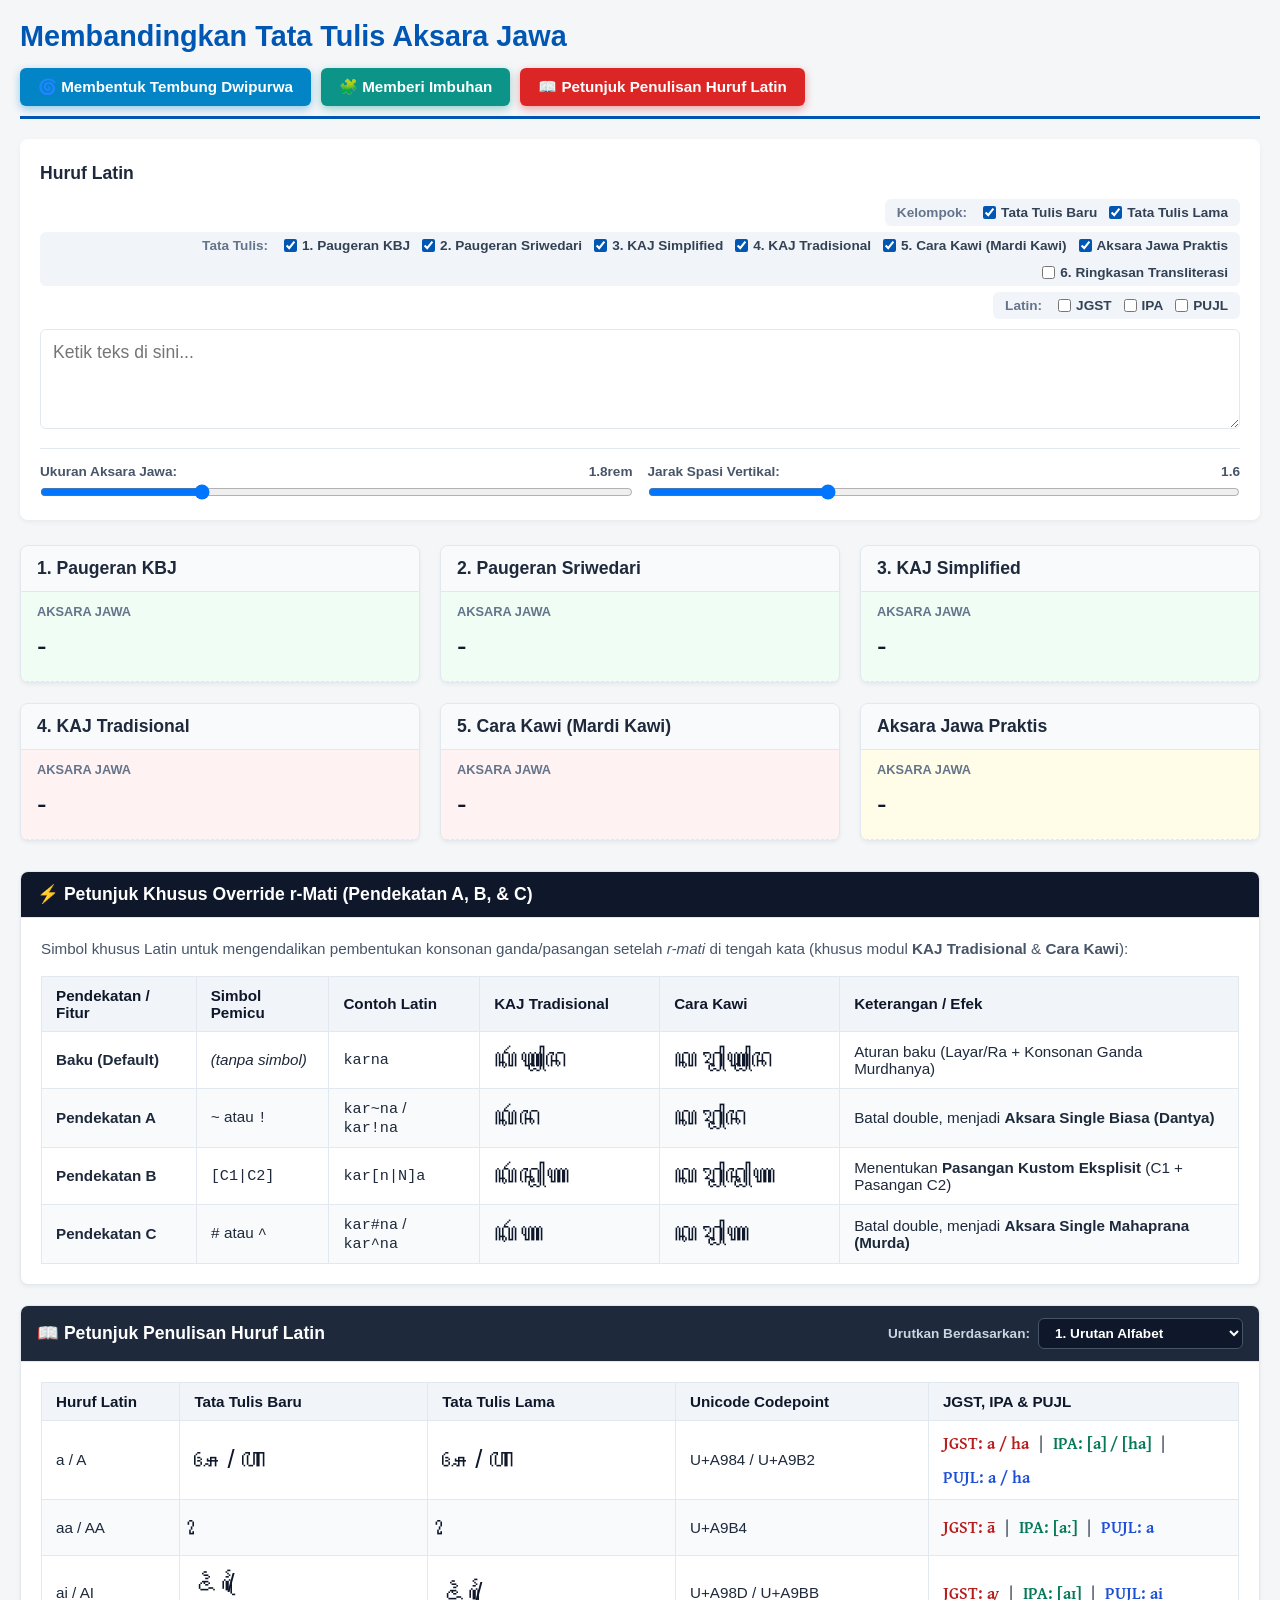
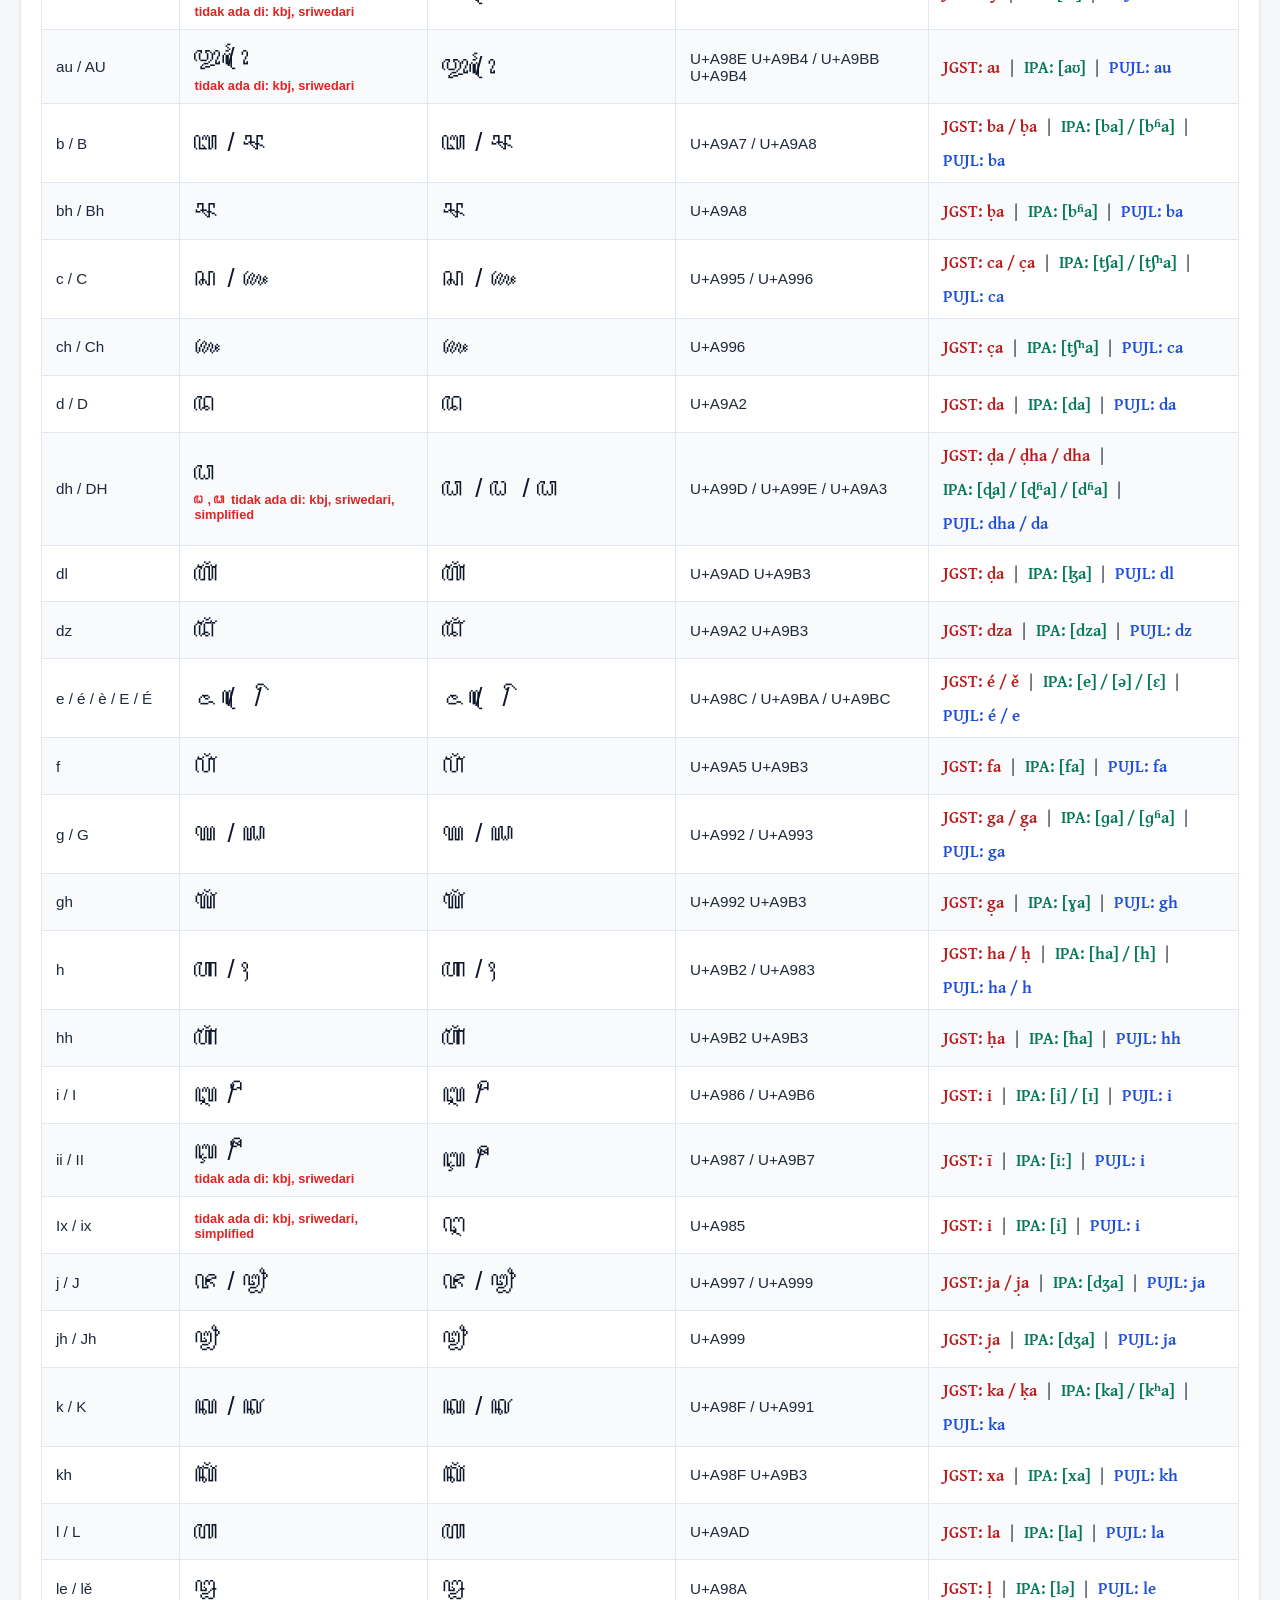
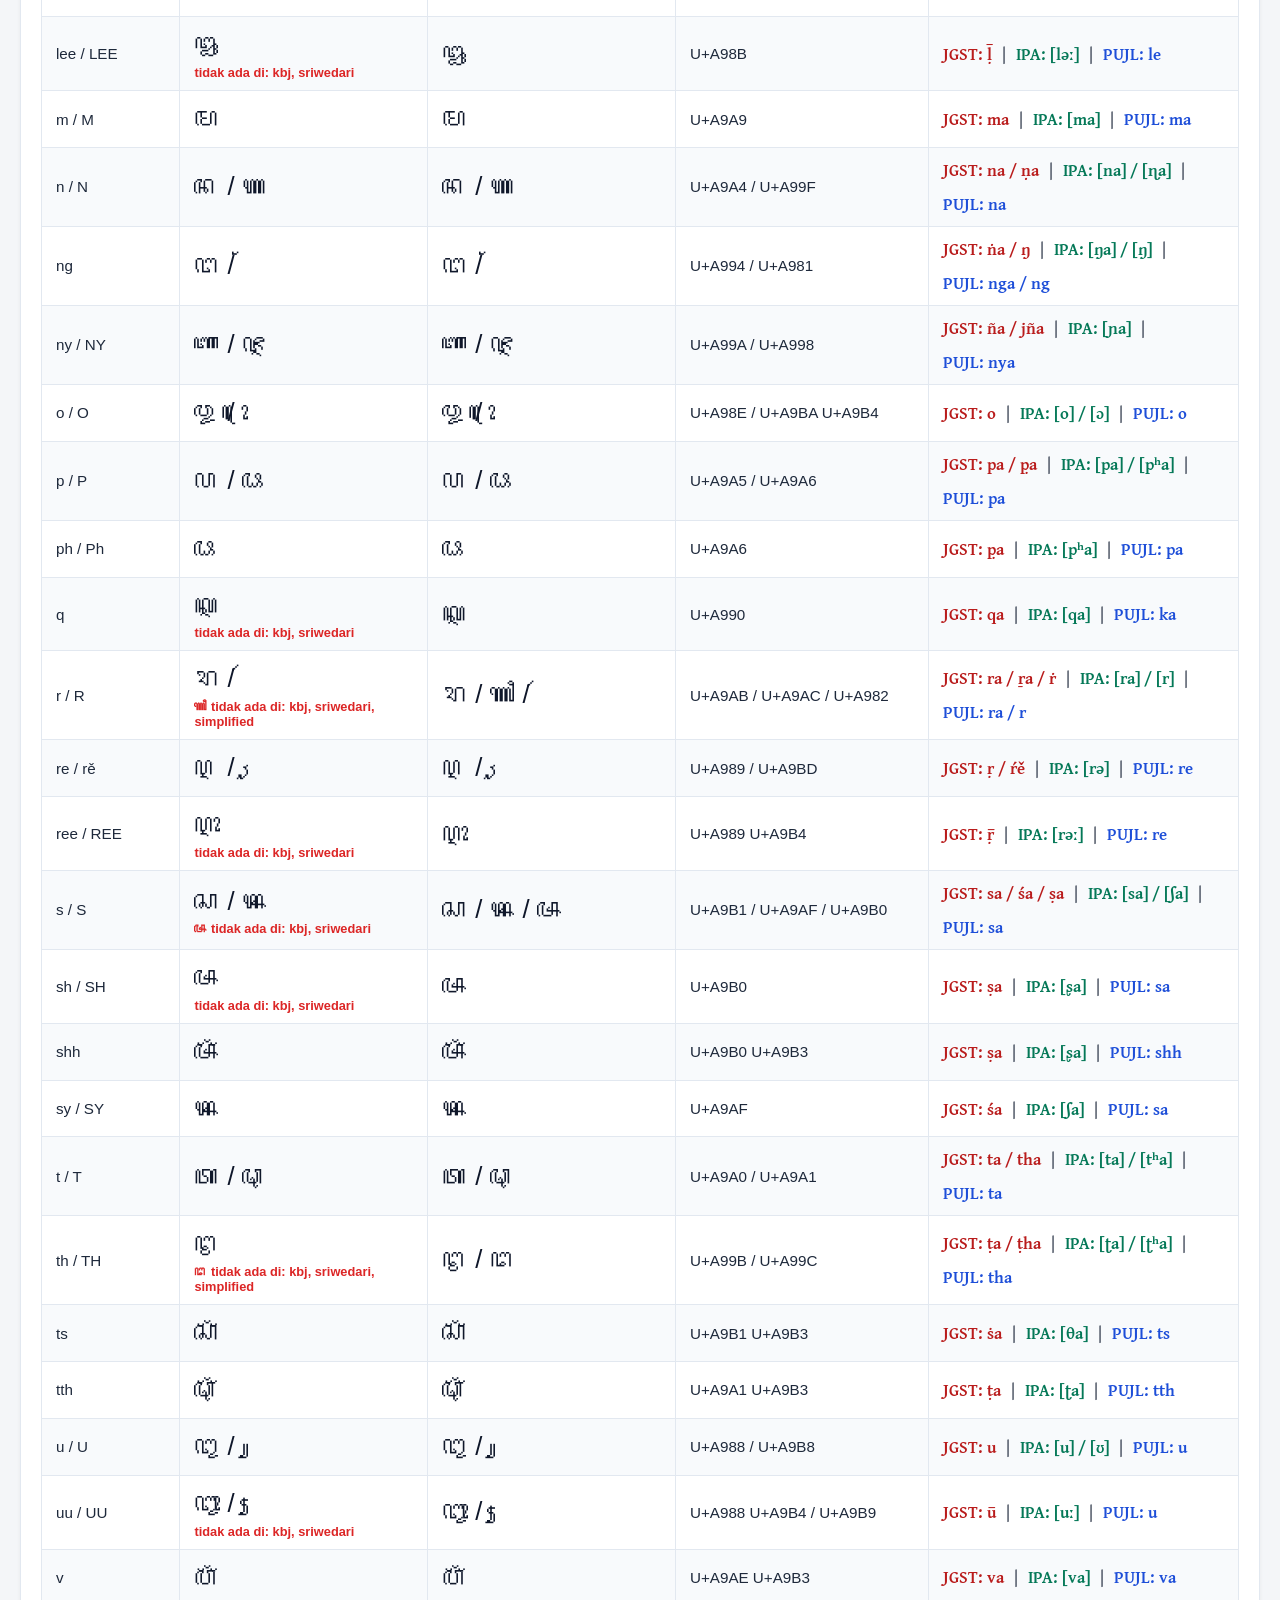
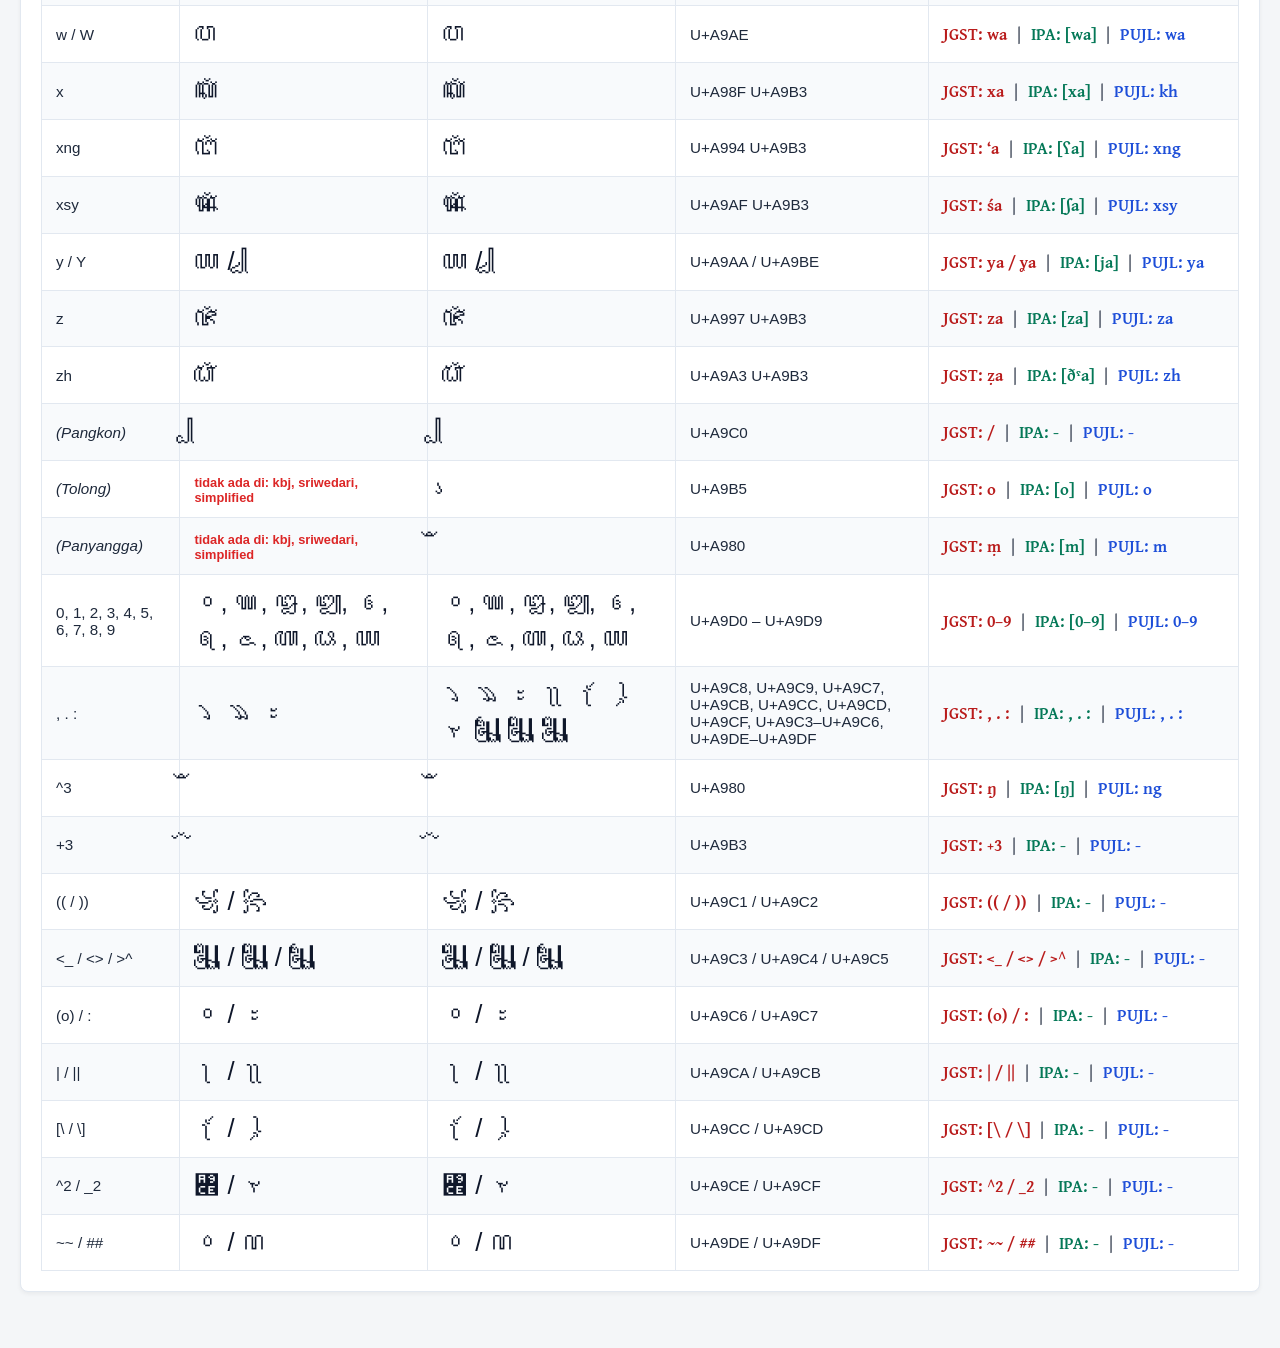
==== commit b226bdc9: "Implement modals for Dwipurwa and Imbuhan features Added modal functionality for 'Dwipurwa' and 'Imb" ====
--- a/index.html
+++ b/index.html
@@ -65,6 +65,8 @@
             text-decoration: none;
             box-shadow: 0 3px 8px rgba(220, 38, 38, 0.4);
             transition: all 0.2s ease-in-out;
+            border: none;
+            cursor: pointer;
         }
         .btn-petunjuk-latin:hover {
             background-color: #b91c1c;
@@ -273,6 +275,158 @@
             margin-top: 2px;
             font-weight: 600;
         }
+
+        /* GAYA POP-UP MODAL */
+        .modal-overlay {
+            position: fixed;
+            top: 0;
+            left: 0;
+            width: 100%;
+            height: 100%;
+            background-color: rgba(15, 23, 42, 0.65);
+            backdrop-filter: blur(4px);
+            display: none;
+            align-items: center;
+            justify-content: center;
+            z-index: 9999;
+            padding: 20px;
+        }
+        .modal-box {
+            background: #ffffff;
+            border-radius: 12px;
+            width: 100%;
+            max-width: 650px;
+            box-shadow: 0 20px 25px -5px rgba(0,0,0,0.2), 0 10px 10px -5px rgba(0,0,0,0.1);
+            overflow: hidden;
+            animation: modalFadeIn 0.25s cubic-bezier(0.16, 1, 0.3, 1);
+        }
+        @keyframes modalFadeIn {
+            from { opacity: 0; transform: scale(0.95) translateY(-10px); }
+            to { opacity: 1; transform: scale(1) translateY(0); }
+        }
+        .modal-header {
+            background: #1e293b;
+            color: #ffffff;
+            padding: 16px 20px;
+            display: flex;
+            justify-content: space-between;
+            align-items: center;
+            font-size: 1.15rem;
+            font-weight: bold;
+        }
+        .modal-close {
+            background: transparent;
+            border: none;
+            color: #94a3b8;
+            font-size: 1.6rem;
+            line-height: 1;
+            cursor: pointer;
+            transition: color 0.2s;
+        }
+        .modal-close:hover { color: #ffffff; }
+        .modal-body {
+            padding: 20px;
+            display: flex;
+            flex-direction: column;
+            gap: 16px;
+        }
+        .form-grid {
+            display: grid;
+            grid-template-columns: repeat(auto-fit, minmax(180px, 1fr));
+            gap: 12px;
+        }
+        .form-group-custom {
+            display: flex;
+            flex-direction: column;
+            gap: 6px;
+        }
+        .form-group-custom label {
+            font-size: 0.85rem;
+            font-weight: 700;
+            color: #334155;
+        }
+        .form-group-custom select, .form-group-custom input[type="text"] {
+            padding: 10px 12px;
+            border: 1px solid var(--border);
+            border-radius: 6px;
+            font-size: 1rem;
+            outline: none;
+            transition: border-color 0.2s;
+        }
+        .form-group-custom select:focus, .form-group-custom input[type="text"]:focus {
+            border-color: var(--primary);
+        }
+        .modal-preview-card {
+            background: #f8fafc;
+            border: 1px solid var(--border);
+            border-radius: 8px;
+            padding: 14px;
+            display: flex;
+            flex-direction: column;
+            gap: 10px;
+        }
+        .modal-preview-label {
+            font-size: 0.75rem;
+            font-weight: 800;
+            color: #64748b;
+            text-transform: uppercase;
+            letter-spacing: 0.5px;
+        }
+        .modal-latin-out {
+            font-size: 1.15rem;
+            font-weight: bold;
+            color: #0f172a;
+            background: #ffffff;
+            padding: 8px 12px;
+            border-radius: 6px;
+            border: 1px solid #cbd5e1;
+            word-break: break-all;
+        }
+        .modal-aksara-out {
+            font-size: 1.8rem;
+            line-height: 1.5;
+            color: #0284c7;
+            background: #ffffff;
+            padding: 8px 12px;
+            border-radius: 6px;
+            border: 1px solid #cbd5e1;
+            min-height: 50px;
+            word-break: break-all;
+        }
+        .modal-actions {
+            display: flex;
+            gap: 10px;
+            justify-content: flex-end;
+            flex-wrap: wrap;
+            margin-top: 6px;
+        }
+        .btn-modal-action {
+            padding: 10px 16px;
+            font-size: 0.9rem;
+            font-weight: bold;
+            border-radius: 6px;
+            border: none;
+            cursor: pointer;
+            transition: all 0.2s;
+            display: inline-flex;
+            align-items: center;
+            gap: 6px;
+        }
+        .btn-modal-copy {
+            background-color: #f1f5f9;
+            color: #334155;
+            border: 1px solid #cbd5e1;
+        }
+        .btn-modal-copy:hover {
+            background-color: #e2e8f0;
+        }
+        .btn-modal-use {
+            background-color: #16a34a;
+            color: #ffffff;
+        }
+        .btn-modal-use:hover {
+            background-color: #15803d;
+        }
     </style>
 </head>
 <body>
@@ -287,7 +441,11 @@
 <div class="container">
     <div class="header-bar">
         <h1>Membandingkan Tata Tulis Aksara Jawa</h1>
-        <a href="#petunjukLatin" class="btn-petunjuk-latin">📖 Petunjuk Penulisan Huruf Latin</a>
+        <div style="display: flex; gap: 10px; flex-wrap: wrap; align-items: center;">
+            <button type="button" id="btnOpenDwipurwa" class="btn-petunjuk-latin" style="background-color: #0284c7; box-shadow: 0 3px 8px rgba(2, 132, 199, 0.4);">🌀 Membentuk Tembung Dwipurwa</button>
+            <button type="button" id="btnOpenImbuhan" class="btn-petunjuk-latin" style="background-color: #0d9488; box-shadow: 0 3px 8px rgba(13, 148, 136, 0.4);">🧩 Memberi Imbuhan</button>
+            <a href="#petunjukLatin" class="btn-petunjuk-latin">📖 Petunjuk Penulisan Huruf Latin</a>
+        </div>
     </div>
 
     <div class="input-section">
@@ -1723,6 +1881,137 @@
     </div>
 </div>
 
+<!-- MODAL TEMBUNG DWIPURWA -->
+<div class="modal-overlay" id="modalDwipurwa">
+    <div class="modal-box">
+        <div class="modal-header">
+            <span>🌀 Membentuk Tembung Dwipurwa</span>
+            <button class="modal-close" id="btnCloseDwipurwa">&times;</button>
+        </div>
+        <div class="modal-body">
+            <div class="form-grid">
+                <div class="form-group-custom">
+                    <label for="dwipAter">Ater-ater (Awalan - Opsional):</label>
+                    <select id="dwipAter">
+                        <option value="" selected>(Tanpa Ater-ater)</option>
+                        <option value="N">N- (Anuswara: m-, n-, ny-, ng-)</option>
+                        <option value="di">di-</option>
+                        <option value="ka">ka-</option>
+                        <option value="ke">ke-</option>
+                        <option value="sa">sa-</option>
+                        <option value="pi">pi-</option>
+                        <option value="kuma">kuma-</option>
+                        <option value="kapi">kapi-</option>
+                        <option value="dak">dak-</option>
+                        <option value="tak">tak-</option>
+                        <option value="kok">kok-</option>
+                    </select>
+                </div>
+                <div class="form-group-custom">
+                    <label for="dwipDasar">Tembung Lingga (Kata Dasar):</label>
+                    <input type="text" id="dwipDasar" placeholder="Contoh: tuku, sawang, pangan..." autocomplete="off" spellcheck="false">
+                </div>
+            </div>
+
+            <div class="modal-preview-card">
+                <div style="display:flex; flex-direction:column; gap:4px;">
+                    <span class="modal-preview-label">Hasil Huruf Latin:</span>
+                    <div class="modal-latin-out" id="dwipOutLatin">-</div>
+                </div>
+                <div style="display:flex; flex-direction:column; gap:4px;">
+                    <span class="modal-preview-label">Pratinjau Aksara Jawa (Sriwedari):</span>
+                    <div class="modal-aksara-out font-ngayogyann" id="dwipOutAksara">-</div>
+                </div>
+            </div>
+
+            <div class="modal-actions">
+                <button type="button" class="btn-modal-action btn-modal-copy" id="btnCopyDwip">📋 Salin Latin</button>
+                <button type="button" class="btn-modal-action btn-modal-use" id="btnUseDwip">🚀 Gunakan di Input Utama</button>
+            </div>
+        </div>
+    </div>
+</div>
+
+<!-- MODAL MEMBERI IMBUHAN (PARAMASASTRA) -->
+<div class="modal-overlay" id="modalImbuhan">
+    <div class="modal-box">
+        <div class="modal-header">
+            <span>🧩 Memberi Imbuhan (Paramasastra)</span>
+            <button class="modal-close" id="btnCloseImbuhan">&times;</button>
+        </div>
+        <div class="modal-body">
+            <div class="form-grid">
+                <div class="form-group-custom">
+                    <label for="imbAter">Ater-ater (Awalan):</label>
+                    <select id="imbAter">
+                        <option value="" selected>(Tanpa Ater-ater)</option>
+                        <option value="N">N- (Anuswara otomatis: m, n, ny, ng)</option>
+                        <option value="m">m-</option>
+                        <option value="n">n-</option>
+                        <option value="ny">ny-</option>
+                        <option value="ng">ng-</option>
+                        <option value="pa">pa-</option>
+                        <option value="pating_paN">pating paN-</option>
+                        <option value="kuma">kuma-</option>
+                        <option value="kami">kami-</option>
+                        <option value="kapi">kapi-</option>
+                        <option value="pi">pi-</option>
+                        <option value="ma">ma-</option>
+                        <option value="sa">sa-</option>
+                        <option value="in">in-</option>
+                        <option value="dak">dak-</option>
+                        <option value="tak">tak-</option>
+                        <option value="kok">kok-</option>
+                        <option value="ko">ko-</option>
+                        <option value="di">di-</option>
+                        <option value="ka">ka-</option>
+                        <option value="ke">ke-</option>
+                    </select>
+                </div>
+                <div class="form-group-custom">
+                    <label for="imbDasar">Tembung Lingga (Kata Dasar):</label>
+                    <input type="text" id="imbDasar" placeholder="Contoh: pangan, tuku, jupuk..." autocomplete="off" spellcheck="false">
+                </div>
+                <div class="form-group-custom" style="grid-column: 1 / -1;">
+                    <label for="imbPanam">Panambang (Akhiran):</label>
+                    <select id="imbPanam">
+                        <option value="" selected>(Tanpa Panambang)</option>
+                        <option value="i">-i / -ni / -nni</option>
+                        <option value="ake">-ake / -aké</option>
+                        <option value="aken">-aken</option>
+                        <option value="en">-en / -nen</option>
+                        <option value="ana">-ana / -nnana</option>
+                        <option value="ne">-ne / -é</option>
+                        <option value="ku">-ku</option>
+                        <option value="mu">-mu</option>
+                        <option value="an">-an / -nan</option>
+                        <option value="e">-e / -é</option>
+                        <option value="a">-a / -ya / -wa</option>
+                        <option value="na">-na / -kna</option>
+                        <option value="ipun">-ipun / -nipun</option>
+                    </select>
+                </div>
+            </div>
+
+            <div class="modal-preview-card">
+                <div style="display:flex; flex-direction:column; gap:4px;">
+                    <span class="modal-preview-label">Hasil Huruf Latin:</span>
+                    <div class="modal-latin-out" id="imbOutLatin">-</div>
+                </div>
+                <div style="display:flex; flex-direction:column; gap:4px;">
+                    <span class="modal-preview-label">Pratinjau Aksara Jawa (Sriwedari):</span>
+                    <div class="modal-aksara-out font-ngayogyann" id="imbOutAksara">-</div>
+                </div>
+            </div>
+
+            <div class="modal-actions">
+                <button type="button" class="btn-modal-action btn-modal-copy" id="btnCopyImb">📋 Salin Latin</button>
+                <button type="button" class="btn-modal-action btn-modal-use" id="btnUseImb">🚀 Gunakan di Input Utama</button>
+            </div>
+        </div>
+    </div>
+</div>
+
 <script src="morfologi.js"></script>
 <script src="jgst.js"></script>
 <script src="ipa.js"></script>
@@ -2205,6 +2494,174 @@
         inputLatin.focus();
     });
 
+    /* =========================================================================
+     * PENAMBAHAN INTERAKSI POP-UP MODAL DWIPURWA & IMBUHAN
+     * ========================================================================= */
+
+    function tempelKeInputUtama(teksLatin) {
+        if (!teksLatin || teksLatin === '-') return;
+        const inputUtama = document.getElementById('inputLatin');
+        if (!inputUtama) return;
+
+        let currentVal = inputUtama.value;
+        if (currentVal.length > 0) {
+            if (!currentVal.endsWith('\n') && !currentVal.endsWith(' ')) {
+                currentVal += ' ';
+            }
+            inputUtama.value = currentVal + teksLatin;
+        } else {
+            inputUtama.value = teksLatin;
+        }
+
+        inputUtama.focus();
+        const endPos = inputUtama.value.length;
+        inputUtama.setSelectionRange(endPos, endPos);
+        inputUtama.scrollTop = inputUtama.scrollHeight;
+
+        if (typeof processTransliteration === 'function') {
+            processTransliteration();
+        }
+    }
+
+    // Handlers Modal Dwipurwa
+    const modalDwipurwa = document.getElementById('modalDwipurwa');
+    const btnOpenDwipurwa = document.getElementById('btnOpenDwipurwa');
+    const btnCloseDwipurwa = document.getElementById('btnCloseDwipurwa');
+    const dwipAter = document.getElementById('dwipAter');
+    const dwipDasar = document.getElementById('dwipDasar');
+    const dwipOutLatin = document.getElementById('dwipOutLatin');
+    const dwipOutAksara = document.getElementById('dwipOutAksara');
+    const btnCopyDwip = document.getElementById('btnCopyDwip');
+    const btnUseDwip = document.getElementById('btnUseDwip');
+
+    function updateDwipurwaModal() {
+        const ater = dwipAter ? dwipAter.value : '';
+        const dasar = dwipDasar ? dwipDasar.value.trim() : '';
+        if (!dasar) {
+            if (dwipOutLatin) dwipOutLatin.textContent = '-';
+            if (dwipOutAksara) dwipOutAksara.textContent = '-';
+            return;
+        }
+        let latinRes = typeof prosesDwipurwaSriwedari === 'function' 
+            ? prosesDwipurwaSriwedari(ater, dasar)
+            : (ater ? ater + '-' + dasar : dasar);
+        
+        if (dwipOutLatin) dwipOutLatin.textContent = latinRes;
+        let aksaraRes = runModuleTransliteration('sriwedari', latinRes);
+        if (dwipOutAksara) dwipOutAksara.textContent = aksaraRes || '-';
+    }
+
+    if (btnOpenDwipurwa) {
+        btnOpenDwipurwa.addEventListener('click', () => {
+            if (modalDwipurwa) modalDwipurwa.style.display = 'flex';
+            if (dwipDasar) dwipDasar.focus();
+            updateDwipurwaModal();
+        });
+    }
+    if (btnCloseDwipurwa) {
+        btnCloseDwipurwa.addEventListener('click', () => {
+            if (modalDwipurwa) modalDwipurwa.style.display = 'none';
+        });
+    }
+    if (dwipAter) dwipAter.addEventListener('change', updateDwipurwaModal);
+    if (dwipDasar) dwipDasar.addEventListener('input', updateDwipurwaModal);
+
+    if (btnCopyDwip) {
+        btnCopyDwip.addEventListener('click', () => {
+            const txt = dwipOutLatin ? dwipOutLatin.textContent : '';
+            if (txt && txt !== '-') {
+                navigator.clipboard.writeText(txt).then(() => {
+                    let orig = btnCopyDwip.textContent;
+                    btnCopyDwip.textContent = 'Tersalin!';
+                    setTimeout(() => { btnCopyDwip.textContent = orig; }, 1500);
+                });
+            }
+        });
+    }
+    if (btnUseDwip) {
+        btnUseDwip.addEventListener('click', () => {
+            const txt = dwipOutLatin ? dwipOutLatin.textContent : '';
+            if (txt && txt !== '-') {
+                tempelKeInputUtama(txt);
+                if (modalDwipurwa) modalDwipurwa.style.display = 'none';
+            }
+        });
+    }
+
+    // Handlers Modal Imbuhan
+    const modalImbuhan = document.getElementById('modalImbuhan');
+    const btnOpenImbuhan = document.getElementById('btnOpenImbuhan');
+    const btnCloseImbuhan = document.getElementById('btnCloseImbuhan');
+    const imbAter = document.getElementById('imbAter');
+    const imbDasar = document.getElementById('imbDasar');
+    const imbPanam = document.getElementById('imbPanam');
+    const imbOutLatin = document.getElementById('imbOutLatin');
+    const imbOutAksara = document.getElementById('imbOutAksara');
+    const btnCopyImb = document.getElementById('btnCopyImb');
+    const btnUseImb = document.getElementById('btnUseImb');
+
+    function updateImbuhanModal() {
+        const ater = imbAter ? imbAter.value : '';
+        const dasar = imbDasar ? imbDasar.value.trim() : '';
+        const panam = imbPanam ? imbPanam.value : '';
+        if (!dasar) {
+            if (imbOutLatin) imbOutLatin.textContent = '-';
+            if (imbOutAksara) imbOutAksara.textContent = '-';
+            return;
+        }
+        let latinRes = typeof prosesImbuhanSriwedari === 'function'
+            ? prosesImbuhanSriwedari(ater, dasar, panam)
+            : (ater ? ater + '-' + dasar : dasar);
+
+        if (imbOutLatin) imbOutLatin.textContent = latinRes;
+        let aksaraRes = runModuleTransliteration('sriwedari', latinRes);
+        if (imbOutAksara) imbOutAksara.textContent = aksaraRes || '-';
+    }
+
+    if (btnOpenImbuhan) {
+        btnOpenImbuhan.addEventListener('click', () => {
+            if (modalImbuhan) modalImbuhan.style.display = 'flex';
+            if (imbDasar) imbDasar.focus();
+            updateImbuhanModal();
+        });
+    }
+    if (btnCloseImbuhan) {
+        btnCloseImbuhan.addEventListener('click', () => {
+            if (modalImbuhan) modalImbuhan.style.display = 'none';
+        });
+    }
+    if (imbAter) imbAter.addEventListener('change', updateImbuhanModal);
+    if (imbDasar) imbDasar.addEventListener('input', updateImbuhanModal);
+    if (imbPanam) imbPanam.addEventListener('change', updateImbuhanModal);
+
+    if (btnCopyImb) {
+        btnCopyImb.addEventListener('click', () => {
+            const txt = imbOutLatin ? imbOutLatin.textContent : '';
+            if (txt && txt !== '-') {
+                navigator.clipboard.writeText(txt).then(() => {
+                    let orig = btnCopyImb.textContent;
+                    btnCopyImb.textContent = 'Tersalin!';
+                    setTimeout(() => { btnCopyImb.textContent = orig; }, 1500);
+                });
+            }
+        });
+    }
+    if (btnUseImb) {
+        btnUseImb.addEventListener('click', () => {
+            const txt = imbOutLatin ? imbOutLatin.textContent : '';
+            if (txt && txt !== '-') {
+                tempelKeInputUtama(txt);
+                if (modalImbuhan) modalImbuhan.style.display = 'none';
+            }
+        });
+    }
+
+    // Menutup Modal saat mengklik area di luar kotak modal
+    window.addEventListener('click', (e) => {
+        if (e.target === modalDwipurwa) modalDwipurwa.style.display = 'none';
+        if (e.target === modalImbuhan) modalImbuhan.style.display = 'none';
+    });
+
     window.addEventListener('DOMContentLoaded', () => {
         initEngineFrames();
         updateSubToggles();
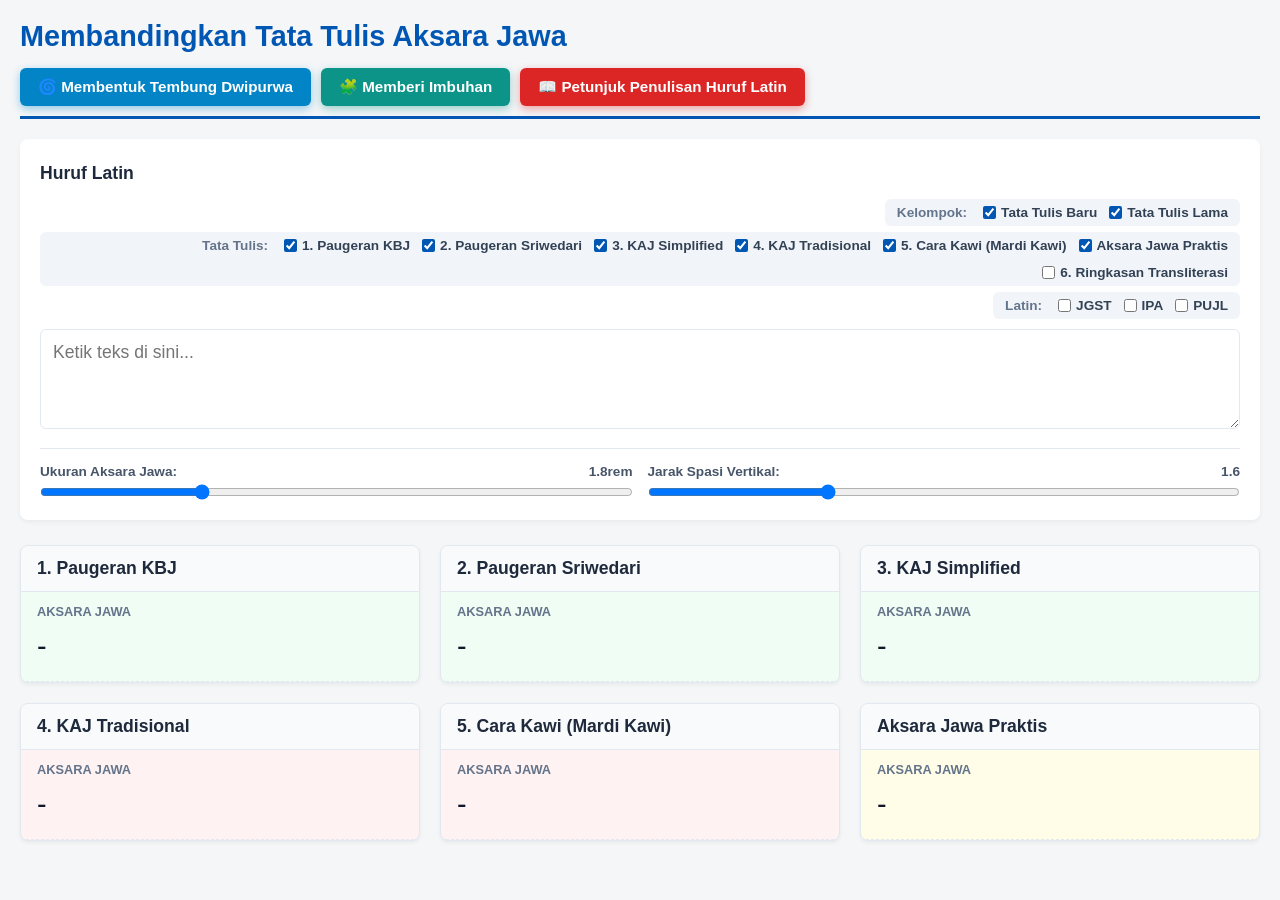
==== commit 1a7a8892: "Add initial HTML structure for Aksara Jawa app" ====
--- a/index.html
+++ b/index.html
@@ -4,430 +4,12 @@
     <meta charset="UTF-8">
     <meta name="viewport" content="width=device-width, initial-scale=1.0">
     <title>Membandingkan Tata Tulis Aksara Jawa</title>
-    <!-- Google Font Gentium Plus untuk JGST, IPA & PUJL -->
+    <!-- Google Font Gentium Plus -->
     <link rel="preconnect" href="https://fonts.googleapis.com">
     <link rel="preconnect" href="https://fonts.gstatic.com" crossorigin>
     <link href="https://fonts.googleapis.com/css2?family=Gentium+Plus:ital,wght@0,400;0,700;1,400;1,700&display=swap" rel="stylesheet">
-    <style>
-        @font-face {
-            font-family: 'Ngayogyann';
-            src: url('ngayogyann.ttf') format('truetype');
-        }
-        @font-face {
-            font-family: 'Ngayogyan';
-            src: url('ngayogyan.ttf') format('truetype');
-        }
-
-        :root {
-            --primary: #0056b3;
-            --bg: #f4f6f8;
-            --card-bg: #ffffff;
-            --border: #e2e8f0;
-            --warning-color: #dc2626;
-        }
-
-        html {
-            scroll-behavior: smooth;
-        }
-
-        * { box-sizing: border-box; margin: 0; padding: 0; }
-        body { font-family: 'Segoe UI', Tahoma, Geneva, Verdana, sans-serif; background-color: var(--bg); color: #333; padding: 20px; }
-        .container { max-width: 1400px; margin: 0 auto; }
-        
-        .header-bar {
-            display: flex;
-            justify-content: space-between;
-            align-items: center;
-            flex-wrap: wrap;
-            gap: 15px;
-            border-bottom: 3px solid var(--primary);
-            padding-bottom: 10px;
-            margin-bottom: 20px;
-        }
-        .header-bar h1 {
-            font-size: 1.8rem;
-            color: var(--primary);
-            margin: 0;
-            padding: 0;
-            border: none;
-        }
-
-        .btn-petunjuk-latin {
-            display: inline-flex;
-            align-items: center;
-            gap: 6px;
-            background-color: #dc2626;
-            color: #ffffff !important;
-            font-weight: bold;
-            font-size: 0.95rem;
-            padding: 10px 18px;
-            border-radius: 6px;
-            text-decoration: none;
-            box-shadow: 0 3px 8px rgba(220, 38, 38, 0.4);
-            transition: all 0.2s ease-in-out;
-            border: none;
-            cursor: pointer;
-        }
-        .btn-petunjuk-latin:hover {
-            background-color: #b91c1c;
-            box-shadow: 0 5px 14px rgba(220, 38, 38, 0.6);
-            transform: translateY(-2px);
-        }
-
-        .input-section { background: var(--card-bg); padding: 20px; border-radius: 8px; box-shadow: 0 2px 5px rgba(0,0,0,0.05); margin-bottom: 25px; }
-        
-        .input-header {
-            display: flex;
-            justify-content: space-between;
-            align-items: flex-start;
-            margin-bottom: 10px;
-            gap: 15px;
-            flex-wrap: wrap;
-        }
-
-        .input-title {
-            font-size: 1.1rem;
-            font-weight: bold;
-            color: #1e293b;
-            padding-top: 4px;
-        }
-
-        .toggles-wrapper {
-            display: flex;
-            flex-direction: column;
-            align-items: flex-end;
-            gap: 6px;
-        }
-
-        .card-toggles, .sub-toggles {
-            display: flex;
-            gap: 12px;
-            background: #f1f5f9;
-            padding: 6px 12px;
-            border-radius: 6px;
-            font-size: 0.85rem;
-            flex-wrap: wrap;
-            justify-content: flex-end;
-        }
-
-        .toggle-label {
-            font-weight: bold;
-            color: #64748b;
-            margin-right: 4px;
-        }
-
-        .card-toggle-item {
-            display: flex;
-            align-items: center;
-            gap: 5px;
-            cursor: pointer;
-            user-select: none;
-            color: #334155;
-            font-weight: 600;
-        }
-
-        .card-toggle-item input[type="checkbox"] {
-            cursor: pointer;
-            accent-color: var(--primary);
-        }
-
-        .textarea-wrapper {
-            position: relative;
-            width: 100%;
-        }
-
-        textarea {
-            width: 100%;
-            height: 100px;
-            padding: 12px;
-            padding-right: 40px;
-            font-size: 1.1rem;
-            border: 1px solid var(--border);
-            border-radius: 6px;
-            resize: vertical;
-            font-family: inherit;
-        }
-
-        textarea:focus { outline: none; border-color: var(--primary); box-shadow: 0 0 0 3px rgba(0, 86, 179, 0.2); }
-
-        .btn-clear {
-            position: absolute;
-            top: 10px;
-            right: 12px;
-            background: #e2e8f0;
-            border: none;
-            color: #64748b;
-            width: 26px;
-            height: 26px;
-            border-radius: 50%;
-            cursor: pointer;
-            display: none;
-            align-items: center;
-            justify-content: center;
-            font-size: 1.1rem;
-            font-weight: bold;
-            line-height: 1;
-            transition: all 0.2s;
-        }
-        .btn-clear:hover { background: #cbd5e1; color: #0f172a; }
-
-        .controls-grid {
-            display: grid;
-            grid-template-columns: repeat(auto-fit, minmax(250px, 1fr));
-            gap: 15px;
-            margin-top: 15px;
-            padding-top: 15px;
-            border-top: 1px solid var(--border);
-        }
-        .control-group { display: flex; flex-direction: column; gap: 5px; }
-        .control-group label { font-size: 0.85rem; font-weight: 600; color: #475569; display: flex; justify-content: space-between; }
-        .control-group input[type="range"] { width: 100%; cursor: pointer; }
-
-        .grid-container { display: grid; grid-template-columns: repeat(auto-fit, minmax(350px, 1fr)); gap: 20px; }
-        
-        .card { background: var(--card-bg); border: 1px solid var(--border); border-radius: 8px; overflow: hidden; box-shadow: 0 2px 4px rgba(0,0,0,0.05); }
-        .card-header { background: #f8fafc; font-size: 1.1rem; font-weight: bold; color: #1e293b; padding: 12px 16px; border-bottom: 1px solid var(--border); }
-
-        /* Latar Belakang Warna Samar Sesuai Modul */
-        #cardPraktis { background-color: #fffde7; }
-        #cardKBJ, #cardSriwedari, #cardSimplified { background-color: #f0fdf4; }
-        #cardTradisional, #cardCaraKawi { background-color: #fef2f2; }
-
-        .output-group { padding: 12px 16px; border-bottom: 1px dashed var(--border); }
-        .output-group:last-child { border-bottom: none; }
-        
-        .output-label { font-size: 0.8rem; color: #64748b; font-weight: bold; text-transform: uppercase; margin-bottom: 4px; }
-        
-        .box-aksara { min-height: 40px; font-size: 1.8rem; line-height: 1.6; color: #0f172a; word-wrap: break-word; white-space: pre-wrap;}
-        
-        /* Default Sembunyi untuk JGST, IPA, dan PUJL */
-        .group-jgst, .group-ipa, .group-pujl { display: none; }
-
-        .box-jgst { font-family: 'Gentium Plus', serif; font-size: 1.25rem; color: #b91c1c; font-weight: bold; word-wrap: break-word; white-space: pre-wrap;}
-        .box-ipa { font-family: 'Gentium Plus', serif; font-size: 1.25rem; color: #047857; font-weight: bold; word-wrap: break-word; white-space: pre-wrap;}
-        .box-pujl { font-family: 'Gentium Plus', serif; font-size: 1.25rem; color: #1d4ed8; font-weight: bold; word-wrap: break-word; white-space: pre-wrap;}
-
-        .font-ngayogyann { font-family: 'Ngayogyann', 'Noto Sans Javanese', sans-serif; }
-        .font-ngayogyan { font-family: 'Ngayogyan', 'Noto Sans Javanese', sans-serif; }
-        .ringkasan-sub-row { display: flex; gap: 16px; margin-top: 6px; flex-wrap: wrap; align-items: center; }
-
-        .rekan-highlight { color: var(--warning-color); font-weight: bold; }
-        .rekan-warning-badge {
-            color: var(--warning-color);
-            font-size: 0.8rem;
-            margin-top: 8px;
-            padding-top: 6px;
-            border-top: 1px dashed var(--border);
-            font-family: 'Segoe UI', Tahoma, Geneva, Verdana, sans-serif;
-            line-height: 1.4;
-        }
-
-        .table-guide {
-            width: 100%;
-            border-collapse: collapse;
-            font-size: 0.95rem;
-            color: #1e293b;
-        }
-        .table-guide th, .table-guide td {
-            border: 1px solid var(--border);
-            padding: 10px 14px;
-            text-align: left;
-            vertical-align: middle;
-        }
-        .table-guide th {
-            background-color: #f1f5f9;
-            font-weight: bold;
-            color: #0f172a;
-        }
-        .table-guide tr:nth-child(even) {
-            background-color: #f8fafc;
-        }
-        .table-guide tr:hover {
-            background-color: #f1f5f9;
-        }
-        .aksara-cell {
-            font-size: 1.6rem;
-            line-height: 1.4;
-            font-family: 'Ngayogyann', 'Noto Sans Javanese', sans-serif;
-            color: #0f172a;
-        }
-        .aksara-lama-cell {
-            font-size: 1.6rem;
-            line-height: 1.4;
-            font-family: 'Ngayogyan', 'Noto Sans Javanese', sans-serif;
-            color: #0f172a;
-        }
-        .combined-notation {
-            display: flex;
-            flex-wrap: wrap;
-            gap: 10px;
-            align-items: center;
-            font-family: 'Gentium Plus', serif;
-            font-size: 1.05rem;
-        }
-        .tag-jgst { color: #b91c1c; font-weight: bold; }
-        .tag-ipa { color: #047857; font-weight: bold; }
-        .tag-pujl { color: #1d4ed8; font-weight: bold; }
-        .missing-badge {
-            color: #dc2626;
-            font-size: 0.8rem;
-            display: block;
-            margin-top: 2px;
-            font-weight: 600;
-        }
-
-        /* GAYA POP-UP MODAL */
-        .modal-overlay {
-            position: fixed;
-            top: 0;
-            left: 0;
-            width: 100%;
-            height: 100%;
-            background-color: rgba(15, 23, 42, 0.65);
-            backdrop-filter: blur(4px);
-            display: none;
-            align-items: center;
-            justify-content: center;
-            z-index: 9999;
-            padding: 20px;
-        }
-        .modal-box {
-            background: #ffffff;
-            border-radius: 12px;
-            width: 100%;
-            max-width: 650px;
-            box-shadow: 0 20px 25px -5px rgba(0,0,0,0.2), 0 10px 10px -5px rgba(0,0,0,0.1);
-            overflow: hidden;
-            animation: modalFadeIn 0.25s cubic-bezier(0.16, 1, 0.3, 1);
-        }
-        @keyframes modalFadeIn {
-            from { opacity: 0; transform: scale(0.95) translateY(-10px); }
-            to { opacity: 1; transform: scale(1) translateY(0); }
-        }
-        .modal-header {
-            background: #1e293b;
-            color: #ffffff;
-            padding: 16px 20px;
-            display: flex;
-            justify-content: space-between;
-            align-items: center;
-            font-size: 1.15rem;
-            font-weight: bold;
-        }
-        .modal-close {
-            background: transparent;
-            border: none;
-            color: #94a3b8;
-            font-size: 1.6rem;
-            line-height: 1;
-            cursor: pointer;
-            transition: color 0.2s;
-        }
-        .modal-close:hover { color: #ffffff; }
-        .modal-body {
-            padding: 20px;
-            display: flex;
-            flex-direction: column;
-            gap: 16px;
-        }
-        .form-grid {
-            display: grid;
-            grid-template-columns: repeat(auto-fit, minmax(180px, 1fr));
-            gap: 12px;
-        }
-        .form-group-custom {
-            display: flex;
-            flex-direction: column;
-            gap: 6px;
-        }
-        .form-group-custom label {
-            font-size: 0.85rem;
-            font-weight: 700;
-            color: #334155;
-        }
-        .form-group-custom select, .form-group-custom input[type="text"] {
-            padding: 10px 12px;
-            border: 1px solid var(--border);
-            border-radius: 6px;
-            font-size: 1rem;
-            outline: none;
-            transition: border-color 0.2s;
-        }
-        .form-group-custom select:focus, .form-group-custom input[type="text"]:focus {
-            border-color: var(--primary);
-        }
-        .modal-preview-card {
-            background: #f8fafc;
-            border: 1px solid var(--border);
-            border-radius: 8px;
-            padding: 14px;
-            display: flex;
-            flex-direction: column;
-            gap: 10px;
-        }
-        .modal-preview-label {
-            font-size: 0.75rem;
-            font-weight: 800;
-            color: #64748b;
-            text-transform: uppercase;
-            letter-spacing: 0.5px;
-        }
-        .modal-latin-out {
-            font-size: 1.15rem;
-            font-weight: bold;
-            color: #0f172a;
-            background: #ffffff;
-            padding: 8px 12px;
-            border-radius: 6px;
-            border: 1px solid #cbd5e1;
-            word-break: break-all;
-        }
-        .modal-aksara-out {
-            font-size: 1.8rem;
-            line-height: 1.5;
-            color: #0284c7;
-            background: #ffffff;
-            padding: 8px 12px;
-            border-radius: 6px;
-            border: 1px solid #cbd5e1;
-            min-height: 50px;
-            word-break: break-all;
-        }
-        .modal-actions {
-            display: flex;
-            gap: 10px;
-            justify-content: flex-end;
-            flex-wrap: wrap;
-            margin-top: 6px;
-        }
-        .btn-modal-action {
-            padding: 10px 16px;
-            font-size: 0.9rem;
-            font-weight: bold;
-            border-radius: 6px;
-            border: none;
-            cursor: pointer;
-            transition: all 0.2s;
-            display: inline-flex;
-            align-items: center;
-            gap: 6px;
-        }
-        .btn-modal-copy {
-            background-color: #f1f5f9;
-            color: #334155;
-            border: 1px solid #cbd5e1;
-        }
-        .btn-modal-copy:hover {
-            background-color: #e2e8f0;
-        }
-        .btn-modal-use {
-            background-color: #16a34a;
-            color: #ffffff;
-        }
-        .btn-modal-use:hover {
-            background-color: #15803d;
-        }
-    </style>
+    <!-- Style CSS Eksternal -->
+    <link rel="stylesheet" href="style.css">
 </head>
 <body>
 
@@ -477,12 +59,7 @@
         </div>
         
         <div class="textarea-wrapper">
-            <textarea id="inputLatin" 
-                      placeholder="Ketik teks di sini..." 
-                      autocapitalize="none" 
-                      autocomplete="off" 
-                      autocorrect="off" 
-                      spellcheck="false"></textarea>
+            <textarea id="inputLatin" placeholder="Ketik teks di sini..." autocapitalize="none" autocomplete="off" autocorrect="off" spellcheck="false"></textarea>
             <button id="btnClear" class="btn-clear" title="Hapus teks">&times;</button>
         </div>
 
@@ -625,7 +202,7 @@
             </div>
         </div>
 
-        <!-- 6. Ringkasan Transliterasi (Default Hidden) -->
+        <!-- 6. Ringkasan Transliterasi -->
         <div class="card" id="cardRingkasan" style="display: none;">
             <div class="card-header">6. Ringkasan Transliterasi</div>
             <div class="output-group group-pujl">
@@ -683,1996 +260,18 @@
         </div>
     </div>
 
-    <!-- Petunjuk Khusus Override r-Mati (Pendekatan A, B, & C) -->
-    <div class="card" id="petunjukOverrideR" style="margin-top: 30px;">
-        <div class="card-header" style="background: #0f172a; color: #ffffff;">
-            <span>⚡ Petunjuk Khusus Override r-Mati (Pendekatan A, B, &amp; C)</span>
-        </div>
-        <div style="padding: 20px; overflow-x: auto;">
-            <p style="margin-bottom: 15px; color: #475569; font-size: 0.95rem; line-height: 1.5;">
-                Simbol khusus Latin untuk mengendalikan pembentukan konsonan ganda/pasangan setelah <em>r-mati</em> di tengah kata (khusus modul <strong>KAJ Tradisional</strong> &amp; <strong>Cara Kawi</strong>):
-            </p>
-            <table class="table-guide">
-                <thead>
-                    <tr>
-                        <th style="min-width: 140px;">Pendekatan / Fitur</th>
-                        <th style="min-width: 120px;">Simbol Pemicu</th>
-                        <th style="min-width: 150px;">Contoh Latin</th>
-                        <th style="min-width: 180px;">KAJ Tradisional</th>
-                        <th style="min-width: 180px;">Cara Kawi</th>
-                        <th style="min-width: 250px;">Keterangan / Efek</th>
-                    </tr>
-                </thead>
-                <tbody>
-                    <tr>
-                        <td><strong>Baku (Default)</strong></td>
-                        <td><em>(tanpa simbol)</em></td>
-                        <td><code>karna</code></td>
-                        <td><span class="aksara-lama-cell">ꦏꦂꦟ꧀ꦤ</span></td>
-                        <td><span class="aksara-lama-cell">ꦏꦫ꧀ꦟ꧀ꦤ</span></td>
-                        <td>Aturan baku (Layar/Ra + Konsonan Ganda Murdhanya)</td>
-                    </tr>
-                    <tr>
-                        <td><strong>Pendekatan A</strong></td>
-                        <td><code>~</code> atau <code>!</code></td>
-                        <td><code>kar~na</code> / <code>kar!na</code></td>
-                        <td><span class="aksara-lama-cell">ꦏꦂꦤ</span></td>
-                        <td><span class="aksara-lama-cell">ꦏꦫ꧀ꦤ</span></td>
-                        <td>Batal double, menjadi <strong>Aksara Single Biasa (Dantya)</strong></td>
-                    </tr>
-                    <tr>
-                        <td><strong>Pendekatan B</strong></td>
-                        <td><code>[C1|C2]</code></td>
-                        <td><code>kar[n|N]a</code></td>
-                        <td><span class="aksara-lama-cell">ꦏꦂꦤ꧀ꦟ</span></td>
-                        <td><span class="aksara-lama-cell">ꦏꦫ꧀ꦤ꧀ꦟ</span></td>
-                        <td>Menentukan <strong>Pasangan Kustom Eksplisit</strong> (C1 + Pasangan C2)</td>
-                    </tr>
-                    <tr>
-                        <td><strong>Pendekatan C</strong></td>
-                        <td><code>#</code> atau <code>^</code></td>
-                        <td><code>kar#na</code> / <code>kar^na</code></td>
-                        <td><span class="aksara-lama-cell">ꦏꦂꦟ</span></td>
-                        <td><span class="aksara-lama-cell">ꦏꦫ꧀ꦟ</span></td>
-                        <td>Batal double, menjadi <strong>Aksara Single Mahaprana (Murda)</strong></td>
-                    </tr>
-                </tbody>
-            </table>
-        </div>
-    </div>
-
-    <!-- Petunjuk Penulisan Huruf Latin Lengkap -->
-    <div class="card" id="petunjukLatin" style="margin-top: 20px; margin-bottom: 40px;">
-        <div class="card-header" style="display: flex; justify-content: space-between; align-items: center; background: #1e293b; color: #ffffff; flex-wrap: wrap; gap: 10px;">
-            <span>📖 Petunjuk Penulisan Huruf Latin</span>
-            <div style="display: flex; align-items: center; gap: 8px;">
-                <label for="selectSortGuide" style="font-size: 0.85rem; color: #cbd5e1; font-weight: 600;">Urutkan Berdasarkan:</label>
-                <select id="selectSortGuide" style="padding: 6px 12px; border-radius: 6px; border: 1px solid #475569; background-color: #0f172a; color: #ffffff; font-size: 0.85rem; cursor: pointer; font-weight: 600; outline: none;">
-                    <option value="alfabet" selected>1. Urutan Alfabet</option>
-                    <option value="hanacaraka">2. Urutan Hanacaraka</option>
-                    <option value="warga">3. Urutan Warga Aksara</option>
-                    <option value="unicode">4. Urutan Unicode</option>
-                    <option value="tatatulisbaru">5. Urutan Tata Tulis Baru</option>
-                </select>
-            </div>
-        </div>
-        <div style="padding: 20px; overflow-x: auto;">
-            <table class="table-guide">
-                <thead>
-                    <tr>
-                        <th style="min-width: 130px;">Huruf Latin</th>
-                        <th style="min-width: 220px;">Tata Tulis Baru</th>
-                        <th style="min-width: 220px;">Tata Tulis Lama</th>
-                        <th style="min-width: 170px;">Unicode Codepoint</th>
-                        <th style="min-width: 280px;">JGST, IPA &amp; PUJL</th>
-                    </tr>
-                </thead>
-                <tbody>
-                    <tr data-alfabet="1" data-hanacaraka="21" data-warga="61" data-unicode="104" data-tatatulisbaru="401">
-                        <td>a / A</td>
-                        <td><span class="aksara-cell">ꦄ / ꦲ</span></td>
-                        <td><span class="aksara-lama-cell">ꦄ / ꦲ</span></td>
-                        <td>U+A984 / U+A9B2</td>
-                        <td>
-                            <div class="combined-notation">
-                                <span class="tag-jgst">JGST: a / ha</span>
-                                <span>|</span>
-                                <span class="tag-ipa">IPA: [a] / [ha]</span>
-                                <span>|</span>
-                                <span class="tag-pujl">PUJL: a / ha</span>
-                            </div>
-                        </td>
-                    </tr>
-                    <tr data-alfabet="2" data-hanacaraka="22" data-warga="62" data-unicode="154" data-tatatulisbaru="402">
-                        <td>aa / AA</td>
-                        <td><span class="aksara-cell">ꦴ</span></td>
-                        <td><span class="aksara-lama-cell">ꦴ</span></td>
-                        <td>U+A9B4</td>
-                        <td>
-                            <div class="combined-notation">
-                                <span class="tag-jgst">JGST: ā</span>
-                                <span>|</span>
-                                <span class="tag-ipa">IPA: [aː]</span>
-                                <span>|</span>
-                                <span class="tag-pujl">PUJL: a</span>
-                            </div>
-                        </td>
-                    </tr>
-                    <tr data-alfabet="3" data-hanacaraka="28" data-warga="68" data-unicode="113" data-tatatulisbaru="408">
-                        <td>ai / AI</td>
-                        <td>
-                            <span class="aksara-cell">ꦍ / ꦻ</span>
-                            <span class="missing-badge">tidak ada di: kbj, sriwedari</span>
-                        </td>
-                        <td><span class="aksara-lama-cell">ꦍ / ꦻ</span></td>
-                        <td>U+A98D / U+A9BB</td>
-                        <td>
-                            <div class="combined-notation">
-                                <span class="tag-jgst">JGST: ꜽ</span>
-                                <span>|</span>
-                                <span class="tag-ipa">IPA: [aɪ]</span>
-                                <span>|</span>
-                                <span class="tag-pujl">PUJL: ai</span>
-                            </div>
-                        </td>
-                    </tr>
-                    <tr data-alfabet="4" data-hanacaraka="30" data-warga="70" data-unicode="114" data-tatatulisbaru="410">
-                        <td>au / AU</td>
-                        <td>
-                            <span class="aksara-cell">ꦎꦴ / ꦻꦴ</span>
-                            <span class="missing-badge">tidak ada di: kbj, sriwedari</span>
-                        </td>
-                        <td><span class="aksara-lama-cell">ꦎꦴ / ꦻꦴ</span></td>
-                        <td>U+A98E U+A9B4 / U+A9BB U+A9B4</td>
-                        <td>
-                            <div class="combined-notation">
-                                <span class="tag-jgst">JGST: ꜷ</span>
-                                <span>|</span>
-                                <span class="tag-ipa">IPA: [aʊ]</span>
-                                <span>|</span>
-                                <span class="tag-pujl">PUJL: au</span>
-                            </div>
-                        </td>
-                    </tr>
-                    <tr data-alfabet="5" data-hanacaraka="18" data-warga="53" data-unicode="143" data-tatatulisbaru="118">
-                        <td>b / B</td>
-                        <td><span class="aksara-cell">ꦧ / ꦨ</span></td>
-                        <td><span class="aksara-lama-cell">ꦧ / ꦨ</span></td>
-                        <td>U+A9A7 / U+A9A8</td>
-                        <td>
-                            <div class="combined-notation">
-                                <span class="tag-jgst">JGST: ba / ḅa</span>
-                                <span>|</span>
-                                <span class="tag-ipa">IPA: [ba] / [bʱa]</span>
-                                <span>|</span>
-                                <span class="tag-pujl">PUJL: ba</span>
-                            </div>
-                        </td>
-                    </tr>
-                    <tr data-alfabet="6" data-hanacaraka="18.1" data-warga="54" data-unicode="144" data-tatatulisbaru="207">
-                        <td>bh / Bh</td>
-                        <td><span class="aksara-cell">ꦨ</span></td>
-                        <td><span class="aksara-lama-cell">ꦨ</span></td>
-                        <td>U+A9A8</td>
-                        <td>
-                            <div class="combined-notation">
-                                <span class="tag-jgst">JGST: ḅa</span>
-                                <span>|</span>
-                                <span class="tag-ipa">IPA: [bʱa]</span>
-                                <span>|</span>
-                                <span class="tag-pujl">PUJL: ba</span>
-                            </div>
-                        </td>
-                    </tr>
-                    <tr data-alfabet="7" data-hanacaraka="3" data-warga="21" data-unicode="121" data-tatatulisbaru="103">
-                        <td>c / C</td>
-                        <td><span class="aksara-cell">ꦕ / ꦖ</span></td>
-                        <td><span class="aksara-lama-cell">ꦕ / ꦖ</span></td>
-                        <td>U+A995 / U+A996</td>
-                        <td>
-                            <div class="combined-notation">
-                                <span class="tag-jgst">JGST: ca / c̣a</span>
-                                <span>|</span>
-                                <span class="tag-ipa">IPA: [tʃa] / [tʃʰa]</span>
-                                <span>|</span>
-                                <span class="tag-pujl">PUJL: ca</span>
-                            </div>
-                        </td>
-                    </tr>
-                    <tr data-alfabet="8" data-hanacaraka="3.1" data-warga="22" data-unicode="122" data-tatatulisbaru="208">
-                        <td>ch / Ch</td>
-                        <td><span class="aksara-cell">ꦖ</span></td>
-                        <td><span class="aksara-lama-cell">ꦖ</span></td>
-                        <td>U+A996</td>
-                        <td>
-                            <div class="combined-notation">
-                                <span class="tag-jgst">JGST: c̣a</span>
-                                <span>|</span>
-                                <span class="tag-ipa">IPA: [tʃʰa]</span>
-                                <span>|</span>
-                                <span class="tag-pujl">PUJL: ca</span>
-                            </div>
-                        </td>
-                    </tr>
-                    <tr data-alfabet="9" data-hanacaraka="6" data-warga="42" data-unicode="138" data-tatatulisbaru="106">
-                        <td>d / D</td>
-                        <td><span class="aksara-cell">ꦢ</span></td>
-                        <td><span class="aksara-lama-cell">ꦢ</span></td>
-                        <td>U+A9A2</td>
-                        <td>
-                            <div class="combined-notation">
-                                <span class="tag-jgst">JGST: da</span>
-                                <span>|</span>
-                                <span class="tag-ipa">IPA: [da]</span>
-                                <span>|</span>
-                                <span class="tag-pujl">PUJL: da</span>
-                            </div>
-                        </td>
-                    </tr>
-                    <tr data-alfabet="10" data-hanacaraka="12" data-warga="33" data-unicode="129" data-tatatulisbaru="112">
-                        <td>dh / DH</td>
-                        <td>
-                            <span class="aksara-cell">ꦝ</span>
-                            <span class="missing-badge">ꦞ, ꦣ tidak ada di: kbj, sriwedari, simplified</span>
-                        </td>
-                        <td><span class="aksara-lama-cell">ꦝ / ꦞ / ꦣ</span></td>
-                        <td>U+A99D / U+A99E / U+A9A3</td>
-                        <td>
-                            <div class="combined-notation">
-                                <span class="tag-jgst">JGST: ḍa / ḍha / dha</span>
-                                <span>|</span>
-                                <span class="tag-ipa">IPA: [ɖa] / [ɖʱa] / [dʱa]</span>
-                                <span>|</span>
-                                <span class="tag-pujl">PUJL: dha / da</span>
-                            </div>
-                        </td>
-                    </tr>
-                    <tr data-alfabet="11" data-hanacaraka="12.1" data-warga="49" data-unicode="147.3" data-tatatulisbaru="315">
-                        <td>dl</td>
-                        <td><span class="aksara-cell">ꦭ꦳</span></td>
-                        <td><span class="aksara-lama-cell">ꦭ꦳</span></td>
-                        <td>U+A9AD U+A9B3</td>
-                        <td>
-                            <div class="combined-notation">
-                                <span class="tag-jgst">JGST: ḍa</span>
-                                <span>|</span>
-                                <span class="tag-ipa">IPA: [ɮa]</span>
-                                <span>|</span>
-                                <span class="tag-pujl">PUJL: dl</span>
-                            </div>
-                        </td>
-                    </tr>
-                    <tr data-alfabet="12" data-hanacaraka="20.1" data-warga="48" data-unicode="138.1" data-tatatulisbaru="305">
-                        <td>dz</td>
-                        <td><span class="aksara-cell">ꦢ꦳</span></td>
-                        <td><span class="aksara-lama-cell">ꦢ꦳</span></td>
-                        <td>U+A9A2 U+A9B3</td>
-                        <td>
-                            <div class="combined-notation">
-                                <span class="tag-jgst">JGST: dza</span>
-                                <span>|</span>
-                                <span class="tag-ipa">IPA: [dza]</span>
-                                <span>|</span>
-                                <span class="tag-pujl">PUJL: dz</span>
-                            </div>
-                        </td>
-                    </tr>
-                    <tr data-alfabet="13" data-hanacaraka="27" data-warga="67" data-unicode="112" data-tatatulisbaru="404">
-                        <td>e / é / è / E / É</td>
-                        <td><span class="aksara-cell">ꦌ / ꦺ / ꦼ</span></td>
-                        <td><span class="aksara-lama-cell">ꦌ / ꦺ / ꦼ</span></td>
-                        <td>U+A98C / U+A9BA / U+A9BC</td>
-                        <td>
-                            <div class="combined-notation">
-                                <span class="tag-jgst">JGST: é / ě</span>
-                                <span>|</span>
-                                <span class="tag-ipa">IPA: [e] / [ə] / [ɛ]</span>
-                                <span>|</span>
-                                <span class="tag-pujl">PUJL: é / e</span>
-                            </div>
-                        </td>
-                    </tr>
-                    <tr data-alfabet="14" data-hanacaraka="11.1" data-warga="56" data-unicode="141.1" data-tatatulisbaru="301">
-                        <td>f</td>
-                        <td><span class="aksara-cell">ꦥ꦳</span></td>
-                        <td><span class="aksara-lama-cell">ꦥ꦳</span></td>
-                        <td>U+A9A5 U+A9B3</td>
-                        <td>
-                            <div class="combined-notation">
-                                <span class="tag-jgst">JGST: fa</span>
-                                <span>|</span>
-                                <span class="tag-ipa">IPA: [fa]</span>
-                                <span>|</span>
-                                <span class="tag-pujl">PUJL: fa</span>
-                            </div>
-                        </td>
-                    </tr>
-                    <tr data-alfabet="15" data-hanacaraka="17" data-warga="3" data-unicode="118" data-tatatulisbaru="117">
-                        <td>g / G</td>
-                        <td><span class="aksara-cell">ꦒ / ꦓ</span></td>
-                        <td><span class="aksara-lama-cell">ꦒ / ꦓ</span></td>
-                        <td>U+A992 / U+A993</td>
-                        <td>
-                            <div class="combined-notation">
-                                <span class="tag-jgst">JGST: ga / g̣a</span>
-                                <span>|</span>
-                                <span class="tag-ipa">IPA: [ɡa] / [ɡʱa]</span>
-                                <span>|</span>
-                                <span class="tag-pujl">PUJL: ga</span>
-                            </div>
-                        </td>
-                    </tr>
-                    <tr data-alfabet="16" data-hanacaraka="17.1" data-warga="4" data-unicode="119" data-tatatulisbaru="306">
-                        <td>gh</td>
-                        <td><span class="aksara-cell">ꦒ꦳</span></td>
-                        <td><span class="aksara-lama-cell">ꦒ꦳</span></td>
-                        <td>U+A992 U+A9B3</td>
-                        <td>
-                            <div class="combined-notation">
-                                <span class="tag-jgst">JGST: g̣a</span>
-                                <span>|</span>
-                                <span class="tag-ipa">IPA: [ɣa]</span>
-                                <span>|</span>
-                                <span class="tag-pujl">PUJL: gh</span>
-                            </div>
-                        </td>
-                    </tr>
-                    <tr data-alfabet="17" data-hanacaraka="1" data-warga="6" data-unicode="150" data-tatatulisbaru="101">
-                        <td>h</td>
-                        <td><span class="aksara-cell">ꦲ / ꦃ</span></td>
-                        <td><span class="aksara-lama-cell">ꦲ / ꦃ</span></td>
-                        <td>U+A9B2 / U+A983</td>
-                        <td>
-                            <div class="combined-notation">
-                                <span class="tag-jgst">JGST: ha / ḥ</span>
-                                <span>|</span>
-                                <span class="tag-ipa">IPA: [ha] / [h]</span>
-                                <span>|</span>
-                                <span class="tag-pujl">PUJL: ha / h</span>
-                            </div>
-                        </td>
-                    </tr>
-                    <tr data-alfabet="18" data-hanacaraka="1.1" data-warga="7" data-unicode="150.1" data-tatatulisbaru="308">
-                        <td>hh</td>
-                        <td><span class="aksara-cell">ꦲ꦳</span></td>
-                        <td><span class="aksara-lama-cell">ꦲ꦳</span></td>
-                        <td>U+A9B2 U+A9B3</td>
-                        <td>
-                            <div class="combined-notation">
-                                <span class="tag-jgst">JGST: ḥa</span>
-                                <span>|</span>
-                                <span class="tag-ipa">IPA: [ħa]</span>
-                                <span>|</span>
-                                <span class="tag-pujl">PUJL: hh</span>
-                            </div>
-                        </td>
-                    </tr>
-                    <tr data-alfabet="19" data-hanacaraka="23" data-warga="63" data-unicode="106" data-tatatulisbaru="402">
-                        <td>i / I</td>
-                        <td><span class="aksara-cell">ꦆ / ꦶ</span></td>
-                        <td><span class="aksara-lama-cell">ꦆ / ꦶ</span></td>
-                        <td>U+A986 / U+A9B6</td>
-                        <td>
-                            <div class="combined-notation">
-                                <span class="tag-jgst">JGST: i</span>
-                                <span>|</span>
-                                <span class="tag-ipa">IPA: [i] / [ɪ]</span>
-                                <span>|</span>
-                                <span class="tag-pujl">PUJL: i</span>
-                            </div>
-                        </td>
-                    </tr>
-                    <tr data-alfabet="20" data-hanacaraka="24" data-warga="64" data-unicode="107" data-tatatulisbaru="403">
-                        <td>ii / II</td>
-                        <td>
-                            <span class="aksara-cell">ꦇ / ꦷ</span>
-                            <span class="missing-badge">tidak ada di: kbj, sriwedari</span>
-                        </td>
-                        <td><span class="aksara-lama-cell">ꦇ / ꦷ</span></td>
-                        <td>U+A987 / U+A9B7</td>
-                        <td>
-                            <div class="combined-notation">
-                                <span class="tag-jgst">JGST: ī</span>
-                                <span>|</span>
-                                <span class="tag-ipa">IPA: [iː]</span>
-                                <span>|</span>
-                                <span class="tag-pujl">PUJL: i</span>
-                            </div>
-                        </td>
-                    </tr>
-                    <tr data-alfabet="21" data-hanacaraka="25" data-warga="65" data-unicode="105" data-tatatulisbaru="411">
-                        <td>Ix / ix</td>
-                        <td>
-                            <span class="missing-badge">tidak ada di: kbj, sriwedari, simplified</span>
-                        </td>
-                        <td><span class="aksara-lama-cell">ꦅ</span></td>
-                        <td>U+A985</td>
-                        <td>
-                            <div class="combined-notation">
-                                <span class="tag-jgst">JGST: i</span>
-                                <span>|</span>
-                                <span class="tag-ipa">IPA: [i]</span>
-                                <span>|</span>
-                                <span class="tag-pujl">PUJL: i</span>
-                            </div>
-                        </td>
-                    </tr>
-                    <tr data-alfabet="22" data-hanacaraka="13" data-warga="23" data-unicode="123" data-tatatulisbaru="113">
-                        <td>j / J</td>
-                        <td><span class="aksara-cell">ꦗ / ꦙ</span></td>
-                        <td><span class="aksara-lama-cell">ꦗ / ꦙ</span></td>
-                        <td>U+A997 / U+A999</td>
-                        <td>
-                            <div class="combined-notation">
-                                <span class="tag-jgst">JGST: ja / j̣a</span>
-                                <span>|</span>
-                                <span class="tag-ipa">IPA: [dʒa]</span>
-                                <span>|</span>
-                                <span class="tag-pujl">PUJL: ja</span>
-                            </div>
-                        </td>
-                    </tr>
-                    <tr data-alfabet="23" data-hanacaraka="13.1" data-warga="24" data-unicode="125" data-tatatulisbaru="210">
-                        <td>jh / Jh</td>
-                        <td><span class="aksara-cell">ꦙ</span></td>
-                        <td><span class="aksara-lama-cell">ꦙ</span></td>
-                        <td>U+A999</td>
-                        <td>
-                            <div class="combined-notation">
-                                <span class="tag-jgst">JGST: j̣a</span>
-                                <span>|</span>
-                                <span class="tag-ipa">IPA: [dʒa]</span>
-                                <span>|</span>
-                                <span class="tag-pujl">PUJL: ja</span>
-                            </div>
-                        </td>
-                    </tr>
-                    <tr data-alfabet="24" data-hanacaraka="5" data-warga="1" data-unicode="115" data-tatatulisbaru="105">
-                        <td>k / K</td>
-                        <td><span class="aksara-cell">ꦏ / ꦑ</span></td>
-                        <td><span class="aksara-lama-cell">ꦏ / ꦑ</span></td>
-                        <td>U+A98F / U+A991</td>
-                        <td>
-                            <div class="combined-notation">
-                                <span class="tag-jgst">JGST: ka / ḳa</span>
-                                <span>|</span>
-                                <span class="tag-ipa">IPA: [ka] / [kʰa]</span>
-                                <span>|</span>
-                                <span class="tag-pujl">PUJL: ka</span>
-                            </div>
-                        </td>
-                    </tr>
-                    <tr data-alfabet="25" data-hanacaraka="5.1" data-warga="2" data-unicode="115.1" data-tatatulisbaru="304">
-                        <td>kh</td>
-                        <td><span class="aksara-cell">ꦏ꦳</span></td>
-                        <td><span class="aksara-lama-cell">ꦏ꦳</span></td>
-                        <td>U+A98F U+A9B3</td>
-                        <td>
-                            <div class="combined-notation">
-                                <span class="tag-jgst">JGST: xa</span>
-                                <span>|</span>
-                                <span class="tag-ipa">IPA: [xa]</span>
-                                <span>|</span>
-                                <span class="tag-pujl">PUJL: kh</span>
-                            </div>
-                        </td>
-                    </tr>
-                    <tr data-alfabet="26" data-hanacaraka="10" data-warga="46" data-unicode="147" data-tatatulisbaru="110">
-                        <td>l / L</td>
-                        <td><span class="aksara-cell">ꦭ</span></td>
-                        <td><span class="aksara-lama-cell">ꦭ</span></td>
-                        <td>U+A9AD</td>
-                        <td>
-                            <div class="combined-notation">
-                                <span class="tag-jgst">JGST: la</span>
-                                <span>|</span>
-                                <span class="tag-ipa">IPA: [la]</span>
-                                <span>|</span>
-                                <span class="tag-pujl">PUJL: la</span>
-                            </div>
-                        </td>
-                    </tr>
-                    <tr data-alfabet="27" data-hanacaraka="10.1" data-warga="47" data-unicode="110" data-tatatulisbaru="413">
-                        <td>le / lě</td>
-                        <td><span class="aksara-cell">ꦊ</span></td>
-                        <td><span class="aksara-lama-cell">ꦊ</span></td>
-                        <td>U+A98A</td>
-                        <td>
-                            <div class="combined-notation">
-                                <span class="tag-jgst">JGST: ḷ</span>
-                                <span>|</span>
-                                <span class="tag-ipa">IPA: [lə]</span>
-                                <span>|</span>
-                                <span class="tag-pujl">PUJL: le</span>
-                            </div>
-                        </td>
-                    </tr>
-                    <tr data-alfabet="28" data-hanacaraka="10.2" data-warga="47.1" data-unicode="111" data-tatatulisbaru="414">
-                        <td>lee / LEE</td>
-                        <td>
-                            <span class="aksara-cell">ꦋ</span>
-                            <span class="missing-badge">tidak ada di: kbj, sriwedari</span>
-                        </td>
-                        <td><span class="aksara-lama-cell">ꦋ</span></td>
-                        <td>U+A98B</td>
-                        <td>
-                            <div class="combined-notation">
-                                <span class="tag-jgst">JGST: ḹ</span>
-                                <span>|</span>
-                                <span class="tag-ipa">IPA: [ləː]</span>
-                                <span>|</span>
-                                <span class="tag-pujl">PUJL: le</span>
-                            </div>
-                        </td>
-                    </tr>
-                    <tr data-alfabet="29" data-hanacaraka="16" data-warga="55" data-unicode="145" data-tatatulisbaru="116">
-                        <td>m / M</td>
-                        <td><span class="aksara-cell">ꦩ</span></td>
-                        <td><span class="aksara-lama-cell">ꦩ</span></td>
-                        <td>U+A9A9</td>
-                        <td>
-                            <div class="combined-notation">
-                                <span class="tag-jgst">JGST: ma</span>
-                                <span>|</span>
-                                <span class="tag-ipa">IPA: [ma]</span>
-                                <span>|</span>
-                                <span class="tag-pujl">PUJL: ma</span>
-                            </div>
-                        </td>
-                    </tr>
-                    <tr data-alfabet="30" data-hanacaraka="2" data-warga="43" data-unicode="140" data-tatatulisbaru="102">
-                        <td>n / N</td>
-                        <td><span class="aksara-cell">ꦤ / ꦟ</span></td>
-                        <td><span class="aksara-lama-cell">ꦤ / ꦟ</span></td>
-                        <td>U+A9A4 / U+A99F</td>
-                        <td>
-                            <div class="combined-notation">
-                                <span class="tag-jgst">JGST: na / ṇa</span>
-                                <span>|</span>
-                                <span class="tag-ipa">IPA: [na] / [ɳa]</span>
-                                <span>|</span>
-                                <span class="tag-pujl">PUJL: na</span>
-                            </div>
-                        </td>
-                    </tr>
-                    <tr data-alfabet="31" data-hanacaraka="20" data-warga="5" data-unicode="120" data-tatatulisbaru="120">
-                        <td>ng</td>
-                        <td><span class="aksara-cell">ꦔ / ꦁ</span></td>
-                        <td><span class="aksara-lama-cell">ꦔ / ꦁ</span></td>
-                        <td>U+A994 / U+A981</td>
-                        <td>
-                            <div class="combined-notation">
-                                <span class="tag-jgst">JGST: ṅa / ŋ</span>
-                                <span>|</span>
-                                <span class="tag-ipa">IPA: [ŋa] / [ŋ]</span>
-                                <span>|</span>
-                                <span class="tag-pujl">PUJL: nga / ng</span>
-                            </div>
-                        </td>
-                    </tr>
-                    <tr data-alfabet="32" data-hanacaraka="15" data-warga="25" data-unicode="126" data-tatatulisbaru="115">
-                        <td>ny / NY</td>
-                        <td><span class="aksara-cell">ꦚ / ꦘ</span></td>
-                        <td><span class="aksara-lama-cell">ꦚ / ꦘ</span></td>
-                        <td>U+A99A / U+A998</td>
-                        <td>
-                            <div class="combined-notation">
-                                <span class="tag-jgst">JGST: ña / jña</span>
-                                <span>|</span>
-                                <span class="tag-ipa">IPA: [ɲa]</span>
-                                <span>|</span>
-                                <span class="tag-pujl">PUJL: nya</span>
-                            </div>
-                        </td>
-                    </tr>
-                    <tr data-alfabet="33" data-hanacaraka="29" data-warga="69" data-unicode="114" data-tatatulisbaru="405">
-                        <td>o / O</td>
-                        <td><span class="aksara-cell">ꦎ / ꦺꦴ</span></td>
-                        <td><span class="aksara-lama-cell">ꦎ / ꦺꦴ</span></td>
-                        <td>U+A98E / U+A9BA U+A9B4</td>
-                        <td>
-                            <div class="combined-notation">
-                                <span class="tag-jgst">JGST: o</span>
-                                <span>|</span>
-                                <span class="tag-ipa">IPA: [o] / [ɔ]</span>
-                                <span>|</span>
-                                <span class="tag-pujl">PUJL: o</span>
-                            </div>
-                        </td>
-                    </tr>
-                    <tr data-alfabet="34" data-hanacaraka="11" data-warga="51" data-unicode="141" data-tatatulisbaru="111">
-                        <td>p / P</td>
-                        <td><span class="aksara-cell">ꦥ / ꦦ</span></td>
-                        <td><span class="aksara-lama-cell">ꦥ / ꦦ</span></td>
-                        <td>U+A9A5 / U+A9A6</td>
-                        <td>
-                            <div class="combined-notation">
-                                <span class="tag-jgst">JGST: pa / p̣a</span>
-                                <span>|</span>
-                                <span class="tag-ipa">IPA: [pa] / [pʰa]</span>
-                                <span>|</span>
-                                <span class="tag-pujl">PUJL: pa</span>
-                            </div>
-                        </td>
-                    </tr>
-                    <tr data-alfabet="35" data-hanacaraka="11.2" data-warga="52" data-unicode="142" data-tatatulisbaru="205">
-                        <td>ph / Ph</td>
-                        <td><span class="aksara-cell">ꦦ</span></td>
-                        <td><span class="aksara-lama-cell">ꦦ</span></td>
-                        <td>U+A9A6</td>
-                        <td>
-                            <div class="combined-notation">
-                                <span class="tag-jgst">JGST: p̣a</span>
-                                <span>|</span>
-                                <span class="tag-ipa">IPA: [pʰa]</span>
-                                <span>|</span>
-                                <span class="tag-pujl">PUJL: pa</span>
-                            </div>
-                        </td>
-                    </tr>
-                    <tr data-alfabet="36" data-hanacaraka="5.2" data-warga="8" data-unicode="116" data-tatatulisbaru="307">
-                        <td>q</td>
-                        <td>
-                            <span class="aksara-cell">ꦐ</span>
-                            <span class="missing-badge">tidak ada di: kbj, sriwedari</span>
-                        </td>
-                        <td><span class="aksara-lama-cell">ꦐ</span></td>
-                        <td>U+A990</td>
-                        <td>
-                            <div class="combined-notation">
-                                <span class="tag-jgst">JGST: qa</span>
-                                <span>|</span>
-                                <span class="tag-ipa">IPA: [qa]</span>
-                                <span>|</span>
-                                <span class="tag-pujl">PUJL: ka</span>
-                            </div>
-                        </td>
-                    </tr>
-                    <tr data-alfabet="37" data-hanacaraka="4" data-warga="36" data-unicode="146" data-tatatulisbaru="104">
-                        <td>r / R</td>
-                        <td>
-                            <span class="aksara-cell">ꦫ / ꦂ</span>
-                            <span class="missing-badge">ꦬ tidak ada di: kbj, sriwedari, simplified</span>
-                        </td>
-                        <td><span class="aksara-lama-cell">ꦫ / ꦬ / ꦂ</span></td>
-                        <td>U+A9AB / U+A9AC / U+A982</td>
-                        <td>
-                            <div class="combined-notation">
-                                <span class="tag-jgst">JGST: ra / ṟa / ṙ</span>
-                                <span>|</span>
-                                <span class="tag-ipa">IPA: [ra] / [r]</span>
-                                <span>|</span>
-                                <span class="tag-pujl">PUJL: ra / r</span>
-                            </div>
-                        </td>
-                    </tr>
-                    <tr data-alfabet="38" data-hanacaraka="4.1" data-warga="37" data-unicode="109" data-tatatulisbaru="412">
-                        <td>re / rě</td>
-                        <td><span class="aksara-cell">ꦉ / ꦽ</span></td>
-                        <td><span class="aksara-lama-cell">ꦉ / ꦽ</span></td>
-                        <td>U+A989 / U+A9BD</td>
-                        <td>
-                            <div class="combined-notation">
-                                <span class="tag-jgst">JGST: ṛ / ŕě</span>
-                                <span>|</span>
-                                <span class="tag-ipa">IPA: [rə]</span>
-                                <span>|</span>
-                                <span class="tag-pujl">PUJL: re</span>
-                            </div>
-                        </td>
-                    </tr>
-                    <tr data-alfabet="39" data-hanacaraka="4.2" data-warga="38" data-unicode="109.1" data-tatatulisbaru="415">
-                        <td>ree / REE</td>
-                        <td>
-                            <span class="aksara-cell">ꦉꦴ</span>
-                            <span class="missing-badge">tidak ada di: kbj, sriwedari</span>
-                        </td>
-                        <td><span class="aksara-lama-cell">ꦉꦴ</span></td>
-                        <td>U+A989 U+A9B4</td>
-                        <td>
-                            <div class="combined-notation">
-                                <span class="tag-jgst">JGST: ṝ</span>
-                                <span>|</span>
-                                <span class="tag-ipa">IPA: [rəː]</span>
-                                <span>|</span>
-                                <span class="tag-pujl">PUJL: re</span>
-                            </div>
-                        </td>
-                    </tr>
-                    <tr data-alfabet="40" data-hanacaraka="8" data-warga="44" data-unicode="149" data-tatatulisbaru="108">
-                        <td>s / S</td>
-                        <td>
-                            <span class="aksara-cell">ꦱ / ꦯ</span>
-                            <span class="missing-badge">ꦰ tidak ada di: kbj, sriwedari</span>
-                        </td>
-                        <td><span class="aksara-lama-cell">ꦱ / ꦯ / ꦰ</span></td>
-                        <td>U+A9B1 / U+A9AF / U+A9B0</td>
-                        <td>
-                            <div class="combined-notation">
-                                <span class="tag-jgst">JGST: sa / śa / ṣa</span>
-                                <span>|</span>
-                                <span class="tag-ipa">IPA: [sa] / [ʃa]</span>
-                                <span>|</span>
-                                <span class="tag-pujl">PUJL: sa</span>
-                            </div>
-                        </td>
-                    </tr>
-                    <tr data-alfabet="41" data-hanacaraka="8.2" data-warga="34" data-unicode="148" data-tatatulisbaru="318">
-                        <td>sh / SH</td>
-                        <td>
-                            <span class="aksara-cell">ꦰ</span>
-                            <span class="missing-badge">tidak ada di: kbj, sriwedari</span>
-                        </td>
-                        <td><span class="aksara-lama-cell">ꦰ</span></td>
-                        <td>U+A9B0</td>
-                        <td>
-                            <div class="combined-notation">
-                                <span class="tag-jgst">JGST: ṣa</span>
-                                <span>|</span>
-                                <span class="tag-ipa">IPA: [ʂa]</span>
-                                <span>|</span>
-                                <span class="tag-pujl">PUJL: sa</span>
-                            </div>
-                        </td>
-                    </tr>
-                    <tr data-alfabet="42" data-hanacaraka="8.3" data-warga="35" data-unicode="148.1" data-tatatulisbaru="310">
-                        <td>shh</td>
-                        <td><span class="aksara-cell">ꦰ꦳</span></td>
-                        <td><span class="aksara-lama-cell">ꦰ꦳</span></td>
-                        <td>U+A9B0 U+A9B3</td>
-                        <td>
-                            <div class="combined-notation">
-                                <span class="tag-jgst">JGST: ṣa</span>
-                                <span>|</span>
-                                <span class="tag-ipa">IPA: [ʂa]</span>
-                                <span>|</span>
-                                <span class="tag-pujl">PUJL: shh</span>
-                            </div>
-                        </td>
-                    </tr>
-                    <tr data-alfabet="43" data-hanacaraka="8.1" data-warga="26" data-unicode="147.1" data-tatatulisbaru="204">
-                        <td>sy / SY</td>
-                        <td><span class="aksara-cell">ꦯ</span></td>
-                        <td><span class="aksara-lama-cell">ꦯ</span></td>
-                        <td>U+A9AF</td>
-                        <td>
-                            <div class="combined-notation">
-                                <span class="tag-jgst">JGST: śa</span>
-                                <span>|</span>
-                                <span class="tag-ipa">IPA: [ʃa]</span>
-                                <span>|</span>
-                                <span class="tag-pujl">PUJL: sa</span>
-                            </div>
-                        </td>
-                    </tr>
-                    <tr data-alfabet="44" data-hanacaraka="7" data-warga="41" data-unicode="136" data-tatatulisbaru="107">
-                        <td>t / T</td>
-                        <td><span class="aksara-cell">ꦠ / ꦡ</span></td>
-                        <td><span class="aksara-lama-cell">ꦠ / ꦡ</span></td>
-                        <td>U+A9A0 / U+A9A1</td>
-                        <td>
-                            <div class="combined-notation">
-                                <span class="tag-jgst">JGST: ta / tha</span>
-                                <span>|</span>
-                                <span class="tag-ipa">IPA: [ta] / [tʰa]</span>
-                                <span>|</span>
-                                <span class="tag-pujl">PUJL: ta</span>
-                            </div>
-                        </td>
-                    </tr>
-                    <tr data-alfabet="45" data-hanacaraka="19" data-warga="31" data-unicode="127" data-tatatulisbaru="119">
-                        <td>th / TH</td>
-                        <td>
-                            <span class="aksara-cell">ꦛ</span>
-                            <span class="missing-badge">ꦜ tidak ada di: kbj, sriwedari, simplified</span>
-                        </td>
-                        <td><span class="aksara-lama-cell">ꦛ / ꦜ</span></td>
-                        <td>U+A99B / U+A99C</td>
-                        <td>
-                            <div class="combined-notation">
-                                <span class="tag-jgst">JGST: ṭa / ṭha</span>
-                                <span>|</span>
-                                <span class="tag-ipa">IPA: [ʈa] / [ʈʰa]</span>
-                                <span>|</span>
-                                <span class="tag-pujl">PUJL: tha</span>
-                            </div>
-                        </td>
-                    </tr>
-                    <tr data-alfabet="46" data-hanacaraka="8.4" data-warga="45" data-unicode="149.2" data-tatatulisbaru="309">
-                        <td>ts</td>
-                        <td><span class="aksara-cell">ꦱ꦳</span></td>
-                        <td><span class="aksara-lama-cell">ꦱ꦳</span></td>
-                        <td>U+A9B1 U+A9B3</td>
-                        <td>
-                            <div class="combined-notation">
-                                <span class="tag-jgst">JGST: ṡa</span>
-                                <span>|</span>
-                                <span class="tag-ipa">IPA: [θa]</span>
-                                <span>|</span>
-                                <span class="tag-pujl">PUJL: ts</span>
-                            </div>
-                        </td>
-                    </tr>
-                    <tr data-alfabet="47" data-hanacaraka="19.1" data-warga="32" data-unicode="137.1" data-tatatulisbaru="316">
-                        <td>tth</td>
-                        <td><span class="aksara-cell">ꦡ꦳</span></td>
-                        <td><span class="aksara-lama-cell">ꦡ꦳</span></td>
-                        <td>U+A9A1 U+A9B3</td>
-                        <td>
-                            <div class="combined-notation">
-                                <span class="tag-jgst">JGST: ṭa</span>
-                                <span>|</span>
-                                <span class="tag-ipa">IPA: [ʈa]</span>
-                                <span>|</span>
-                                <span class="tag-pujl">PUJL: tth</span>
-                            </div>
-                        </td>
-                    </tr>
-                    <tr data-alfabet="48" data-hanacaraka="26" data-warga="66" data-unicode="108" data-tatatulisbaru="403">
-                        <td>u / U</td>
-                        <td><span class="aksara-cell">ꦈ / ꦸ</span></td>
-                        <td><span class="aksara-lama-cell">ꦈ / ꦸ</span></td>
-                        <td>U+A988 / U+A9B8</td>
-                        <td>
-                            <div class="combined-notation">
-                                <span class="tag-jgst">JGST: u</span>
-                                <span>|</span>
-                                <span class="tag-ipa">IPA: [u] / [ʊ]</span>
-                                <span>|</span>
-                                <span class="tag-pujl">PUJL: u</span>
-                            </div>
-                        </td>
-                    </tr>
-                    <tr data-alfabet="49" data-hanacaraka="26.1" data-warga="66.1" data-unicode="108.1" data-tatatulisbaru="407">
-                        <td>uu / UU</td>
-                        <td>
-                            <span class="aksara-cell">ꦈꦴ / ꦹ</span>
-                            <span class="missing-badge">tidak ada di: kbj, sriwedari</span>
-                        </td>
-                        <td><span class="aksara-lama-cell">ꦈꦴ / ꦹ</span></td>
-                        <td>U+A988 U+A9B4 / U+A9B9</td>
-                        <td>
-                            <div class="combined-notation">
-                                <span class="tag-jgst">JGST: ū</span>
-                                <span>|</span>
-                                <span class="tag-ipa">IPA: [uː]</span>
-                                <span>|</span>
-                                <span class="tag-pujl">PUJL: u</span>
-                            </div>
-                        </td>
-                    </tr>
-                    <tr data-alfabet="50" data-hanacaraka="18.2" data-warga="58" data-unicode="147.2" data-tatatulisbaru="302">
-                        <td>v</td>
-                        <td><span class="aksara-cell">ꦮ꦳</span></td>
-                        <td><span class="aksara-lama-cell">ꦮ꦳</span></td>
-                        <td>U+A9AE U+A9B3</td>
-                        <td>
-                            <div class="combined-notation">
-                                <span class="tag-jgst">JGST: va</span>
-                                <span>|</span>
-                                <span class="tag-ipa">IPA: [va]</span>
-                                <span>|</span>
-                                <span class="tag-pujl">PUJL: va</span>
-                            </div>
-                        </td>
-                    </tr>
-                    <tr data-alfabet="51" data-hanacaraka="9" data-warga="57" data-unicode="147.1" data-tatatulisbaru="109">
-                        <td>w / W</td>
-                        <td><span class="aksara-cell">ꦮ</span></td>
-                        <td><span class="aksara-lama-cell">ꦮ</span></td>
-                        <td>U+A9AE</td>
-                        <td>
-                            <div class="combined-notation">
-                                <span class="tag-jgst">JGST: wa</span>
-                                <span>|</span>
-                                <span class="tag-ipa">IPA: [wa]</span>
-                                <span>|</span>
-                                <span class="tag-pujl">PUJL: wa</span>
-                            </div>
-                        </td>
-                    </tr>
-                    <tr data-alfabet="52" data-hanacaraka="5.3" data-warga="9" data-unicode="115.2" data-tatatulisbaru="317">
-                        <td>x</td>
-                        <td><span class="aksara-cell">ꦏ꦳</span></td>
-                        <td><span class="aksara-lama-cell">ꦏ꦳</span></td>
-                        <td>U+A98F U+A9B3</td>
-                        <td>
-                            <div class="combined-notation">
-                                <span class="tag-jgst">JGST: xa</span>
-                                <span>|</span>
-                                <span class="tag-ipa">IPA: [xa]</span>
-                                <span>|</span>
-                                <span class="tag-pujl">PUJL: kh</span>
-                            </div>
-                        </td>
-                    </tr>
-                    <tr data-alfabet="53" data-hanacaraka="20.2" data-warga="10" data-unicode="120.1" data-tatatulisbaru="311">
-                        <td>xng</td>
-                        <td><span class="aksara-cell">ꦔ꦳</span></td>
-                        <td><span class="aksara-lama-cell">ꦔ꦳</span></td>
-                        <td>U+A994 U+A9B3</td>
-                        <td>
-                            <div class="combined-notation">
-                                <span class="tag-jgst">JGST: ‘a</span>
-                                <span>|</span>
-                                <span class="tag-ipa">IPA: [ʕa]</span>
-                                <span>|</span>
-                                <span class="tag-pujl">PUJL: xng</span>
-                            </div>
-                        </td>
-                    </tr>
-                    <tr data-alfabet="54" data-hanacaraka="8.5" data-warga="27" data-unicode="147.2" data-tatatulisbaru="314">
-                        <td>xsy</td>
-                        <td><span class="aksara-cell">ꦯ꦳</span></td>
-                        <td><span class="aksara-lama-cell">ꦯ꦳</span></td>
-                        <td>U+A9AF U+A9B3</td>
-                        <td>
-                            <div class="combined-notation">
-                                <span class="tag-jgst">JGST: śa</span>
-                                <span>|</span>
-                                <span class="tag-ipa">IPA: [ʃa]</span>
-                                <span>|</span>
-                                <span class="tag-pujl">PUJL: xsy</span>
-                            </div>
-                        </td>
-                    </tr>
-                    <tr data-alfabet="55" data-hanacaraka="14" data-warga="28" data-unicode="145.1" data-tatatulisbaru="114">
-                        <td>y / Y</td>
-                        <td><span class="aksara-cell">ꦪ / ꦾ</span></td>
-                        <td><span class="aksara-lama-cell">ꦪ / ꦾ</span></td>
-                        <td>U+A9AA / U+A9BE</td>
-                        <td>
-                            <div class="combined-notation">
-                                <span class="tag-jgst">JGST: ya / ỿa</span>
-                                <span>|</span>
-                                <span class="tag-ipa">IPA: [ja]</span>
-                                <span>|</span>
-                                <span class="tag-pujl">PUJL: ya</span>
-                            </div>
-                        </td>
-                    </tr>
-                    <tr data-alfabet="56" data-hanacaraka="13.2" data-warga="29" data-unicode="123.1" data-tatatulisbaru="303">
-                        <td>z</td>
-                        <td><span class="aksara-cell">ꦗ꦳</span></td>
-                        <td><span class="aksara-lama-cell">ꦗ꦳</span></td>
-                        <td>U+A997 U+A9B3</td>
-                        <td>
-                            <div class="combined-notation">
-                                <span class="tag-jgst">JGST: za</span>
-                                <span>|</span>
-                                <span class="tag-ipa">IPA: [za]</span>
-                                <span>|</span>
-                                <span class="tag-pujl">PUJL: za</span>
-                            </div>
-                        </td>
-                    </tr>
-                    <tr data-alfabet="57" data-hanacaraka="12.2" data-warga="50" data-unicode="139.1" data-tatatulisbaru="317">
-                        <td>zh</td>
-                        <td><span class="aksara-cell">ꦣ꦳</span></td>
-                        <td><span class="aksara-lama-cell">ꦣ꦳</span></td>
-                        <td>U+A9A3 U+A9B3</td>
-                        <td>
-                            <div class="combined-notation">
-                                <span class="tag-jgst">JGST: ẓa</span>
-                                <span>|</span>
-                                <span class="tag-ipa">IPA: [ðˤa]</span>
-                                <span>|</span>
-                                <span class="tag-pujl">PUJL: zh</span>
-                            </div>
-                        </td>
-                    </tr>
-                    <tr data-alfabet="58" data-hanacaraka="31" data-warga="81" data-unicode="160" data-tatatulisbaru="501">
-                        <td><em>(Pangkon)</em></td>
-                        <td><span class="aksara-cell">꧀</span></td>
-                        <td><span class="aksara-lama-cell">꧀</span></td>
-                        <td>U+A9C0</td>
-                        <td>
-                            <div class="combined-notation">
-                                <span class="tag-jgst">JGST: /</span>
-                                <span>|</span>
-                                <span class="tag-ipa">IPA: -</span>
-                                <span>|</span>
-                                <span class="tag-pujl">PUJL: -</span>
-                            </div>
-                        </td>
-                    </tr>
-                    <tr data-alfabet="59" data-hanacaraka="32" data-warga="82" data-unicode="155" data-tatatulisbaru="502">
-                        <td><em>(Tolong)</em></td>
-                        <td>
-                            <span class="missing-badge">tidak ada di: kbj, sriwedari, simplified</span>
-                        </td>
-                        <td><span class="aksara-lama-cell">ꦵ</span></td>
-                        <td>U+A9B5</td>
-                        <td>
-                            <div class="combined-notation">
-                                <span class="tag-jgst">JGST: o</span>
-                                <span>|</span>
-                                <span class="tag-ipa">IPA: [o]</span>
-                                <span>|</span>
-                                <span class="tag-pujl">PUJL: o</span>
-                            </div>
-                        </td>
-                    </tr>
-                    <tr data-alfabet="60" data-hanacaraka="33" data-warga="83" data-unicode="101" data-tatatulisbaru="503">
-                        <td><em>(Panyangga)</em></td>
-                        <td>
-                            <span class="missing-badge">tidak ada di: kbj, sriwedari, simplified</span>
-                        </td>
-                        <td><span class="aksara-lama-cell">ꦀ</span></td>
-                        <td>U+A980</td>
-                        <td>
-                            <div class="combined-notation">
-                                <span class="tag-jgst">JGST: ṃ</span>
-                                <span>|</span>
-                                <span class="tag-ipa">IPA: [m]</span>
-                                <span>|</span>
-                                <span class="tag-pujl">PUJL: m</span>
-                            </div>
-                        </td>
-                    </tr>
-                    <tr data-alfabet="61" data-hanacaraka="40" data-warga="91" data-unicode="200" data-tatatulisbaru="601">
-                        <td>0, 1, 2, 3, 4, 5, 6, 7, 8, 9</td>
-                        <td><span class="aksara-cell">꧐, ꧑, ꧒, ꧓, ꧔, ꧕, ꧖, ꧗, ꧘, ꧙</span></td>
-                        <td><span class="aksara-lama-cell">꧐, ꧑, ꧒, ꧓, ꧔, ꧕, ꧖, ꧗, ꧘, ꧙</span></td>
-                        <td>U+A9D0 – U+A9D9</td>
-                        <td>
-                            <div class="combined-notation">
-                                <span class="tag-jgst">JGST: 0–9</span>
-                                <span>|</span>
-                                <span class="tag-ipa">IPA: [0–9]</span>
-                                <span>|</span>
-                                <span class="tag-pujl">PUJL: 0–9</span>
-                            </div>
-                        </td>
-                    </tr>
-                    <tr data-alfabet="62" data-hanacaraka="50" data-warga="99" data-unicode="300" data-tatatulisbaru="701">
-                        <td>, . :</td>
-                        <td><span class="aksara-cell">꧈ ꧉ ꧇</span></td>
-                        <td><span class="aksara-lama-cell">꧈ ꧉ ꧇ ꧋ ꧌ ꧍ ꧏ ꧅ ꧄ ꧃</span></td>
-                        <td>U+A9C8, U+A9C9, U+A9C7, U+A9CB, U+A9CC, U+A9CD, U+A9CF, U+A9C3–U+A9C6, U+A9DE–U+A9DF</td>
-                        <td>
-                            <div class="combined-notation">
-                                <span class="tag-jgst">JGST: , . :</span>
-                                <span>|</span>
-                                <span class="tag-ipa">IPA: , . :</span>
-                                <span>|</span>
-                                <span class="tag-pujl">PUJL: , . :</span>
-                            </div>
-                        </td>
-                    </tr>
-                    <tr data-alfabet="63" data-hanacaraka="51" data-warga="100" data-unicode="101.1" data-tatatulisbaru="702">
-                        <td>^3</td>
-                        <td><span class="aksara-cell">ꦀ</span></td>
-                        <td><span class="aksara-lama-cell">ꦀ</span></td>
-                        <td>U+A980</td>
-                        <td>
-                            <div class="combined-notation">
-                                <span class="tag-jgst">JGST: ŋ</span>
-                                <span>|</span>
-                                <span class="tag-ipa">IPA: [ŋ]</span>
-                                <span>|</span>
-                                <span class="tag-pujl">PUJL: ng</span>
-                            </div>
-                        </td>
-                    </tr>
-                    <tr data-alfabet="64" data-hanacaraka="52" data-warga="101" data-unicode="153.1" data-tatatulisbaru="703">
-                        <td>+3</td>
-                        <td><span class="aksara-cell">꦳</span></td>
-                        <td><span class="aksara-lama-cell">꦳</span></td>
-                        <td>U+A9B3</td>
-                        <td>
-                            <div class="combined-notation">
-                                <span class="tag-jgst">JGST: +3</span>
-                                <span>|</span>
-                                <span class="tag-ipa">IPA: -</span>
-                                <span>|</span>
-                                <span class="tag-pujl">PUJL: -</span>
-                            </div>
-                        </td>
-                    </tr>
-                    <tr data-alfabet="65" data-hanacaraka="53" data-warga="102" data-unicode="301" data-tatatulisbaru="704">
-                        <td>(( / ))</td>
-                        <td><span class="aksara-cell">꧁ / ꧂</span></td>
-                        <td><span class="aksara-lama-cell">꧁ / ꧂</span></td>
-                        <td>U+A9C1 / U+A9C2</td>
-                        <td>
-                            <div class="combined-notation">
-                                <span class="tag-jgst">JGST: (( / ))</span>
-                                <span>|</span>
-                                <span class="tag-ipa">IPA: -</span>
-                                <span>|</span>
-                                <span class="tag-pujl">PUJL: -</span>
-                            </div>
-                        </td>
-                    </tr>
-                    <tr data-alfabet="66" data-hanacaraka="54" data-warga="103" data-unicode="302" data-tatatulisbaru="705">
-                        <td>&lt;_ / &lt;&gt; / &gt;^</td>
-                        <td><span class="aksara-cell">꧃ / ꧄ / ꧅</span></td>
-                        <td><span class="aksara-lama-cell">꧃ / ꧄ / ꧅</span></td>
-                        <td>U+A9C3 / U+A9C4 / U+A9C5</td>
-                        <td>
-                            <div class="combined-notation">
-                                <span class="tag-jgst">JGST: &lt;_ / &lt;&gt; / &gt;^</span>
-                                <span>|</span>
-                                <span class="tag-ipa">IPA: -</span>
-                                <span>|</span>
-                                <span class="tag-pujl">PUJL: -</span>
-                            </div>
-                        </td>
-                    </tr>
-                    <tr data-alfabet="67" data-hanacaraka="55" data-warga="104" data-unicode="303" data-tatatulisbaru="706">
-                        <td>(o) / :</td>
-                        <td><span class="aksara-cell">꧆ / ꧇</span></td>
-                        <td><span class="aksara-lama-cell">꧆ / ꧇</span></td>
-                        <td>U+A9C6 / U+A9C7</td>
-                        <td>
-                            <div class="combined-notation">
-                                <span class="tag-jgst">JGST: (o) / :</span>
-                                <span>|</span>
-                                <span class="tag-ipa">IPA: -</span>
-                                <span>|</span>
-                                <span class="tag-pujl">PUJL: -</span>
-                            </div>
-                        </td>
-                    </tr>
-                    <tr data-alfabet="68" data-hanacaraka="56" data-warga="105" data-unicode="304" data-tatatulisbaru="708">
-                        <td>| / ||</td>
-                        <td><span class="aksara-cell">꧊ / ꧋</span></td>
-                        <td><span class="aksara-lama-cell">꧊ / ꧋</span></td>
-                        <td>U+A9CA / U+A9CB</td>
-                        <td>
-                            <div class="combined-notation">
-                                <span class="tag-jgst">JGST: | / ||</span>
-                                <span>|</span>
-                                <span class="tag-ipa">IPA: -</span>
-                                <span>|</span>
-                                <span class="tag-pujl">PUJL: -</span>
-                            </div>
-                        </td>
-                    </tr>
-                    <tr data-alfabet="69" data-hanacaraka="57" data-warga="106" data-unicode="305" data-tatatulisbaru="708">
-                        <td>[\ / \]</td>
-                        <td><span class="aksara-cell">꧌ / ꧍</span></td>
-                        <td><span class="aksara-lama-cell">꧌ / ꧍</span></td>
-                        <td>U+A9CC / U+A9CD</td>
-                        <td>
-                            <div class="combined-notation">
-                                <span class="tag-jgst">JGST: [\ / \]</span>
-                                <span>|</span>
-                                <span class="tag-ipa">IPA: -</span>
-                                <span>|</span>
-                                <span class="tag-pujl">PUJL: -</span>
-                            </div>
-                        </td>
-                    </tr>
-                    <tr data-alfabet="70" data-hanacaraka="58" data-warga="107" data-unicode="306" data-tatatulisbaru="709">
-                        <td>^2 / _2</td>
-                        <td><span class="aksara-cell">꧎ / ꧏ</span></td>
-                        <td><span class="aksara-lama-cell">꧎ / ꧏ</span></td>
-                        <td>U+A9CE / U+A9CF</td>
-                        <td>
-                            <div class="combined-notation">
-                                <span class="tag-jgst">JGST: ^2 / _2</span>
-                                <span>|</span>
-                                <span class="tag-ipa">IPA: -</span>
-                                <span>|</span>
-                                <span class="tag-pujl">PUJL: -</span>
-                            </div>
-                        </td>
-                    </tr>
-                    <tr data-alfabet="71" data-hanacaraka="59" data-warga="108" data-unicode="307" data-tatatulisbaru="710">
-                        <td>~~ / ##</td>
-                        <td><span class="aksara-cell">꧞ / ꧟</span></td>
-                        <td><span class="aksara-lama-cell">꧞ / ꧟</span></td>
-                        <td>U+A9DE / U+A9DF</td>
-                        <td>
-                            <div class="combined-notation">
-                                <span class="tag-jgst">JGST: ~~ / ##</span>
-                                <span>|</span>
-                                <span class="tag-ipa">IPA: -</span>
-                                <span>|</span>
-                                <span class="tag-pujl">PUJL: -</span>
-                            </div>
-                        </td>
-                    </tr>
-                </tbody>
-            </table>
-        </div>
-    </div>
+    <!-- Container Penampung HTML Dinamis -->
+    <div id="wrapperPetunjuk"></div>
 </div>
 
-<!-- MODAL TEMBUNG DWIPURWA -->
-<div class="modal-overlay" id="modalDwipurwa">
-    <div class="modal-box">
-        <div class="modal-header">
-            <span>🌀 Membentuk Tembung Dwipurwa</span>
-            <button class="modal-close" id="btnCloseDwipurwa">&times;</button>
-        </div>
-        <div class="modal-body">
-            <div class="form-grid">
-                <div class="form-group-custom">
-                    <label for="dwipAter">Ater-ater (Awalan - Opsional):</label>
-                    <select id="dwipAter">
-                        <option value="" selected>(Tanpa Ater-ater)</option>
-                        <option value="N">N- (Anuswara: m-, n-, ny-, ng-)</option>
-                        <option value="di">di-</option>
-                        <option value="ka">ka-</option>
-                        <option value="ke">ke-</option>
-                        <option value="sa">sa-</option>
-                        <option value="pi">pi-</option>
-                        <option value="kuma">kuma-</option>
-                        <option value="kapi">kapi-</option>
-                        <option value="dak">dak-</option>
-                        <option value="tak">tak-</option>
-                        <option value="kok">kok-</option>
-                    </select>
-                </div>
-                <div class="form-group-custom">
-                    <label for="dwipDasar">Tembung Lingga (Kata Dasar):</label>
-                    <input type="text" id="dwipDasar" placeholder="Contoh: tuku, sawang, pangan..." autocomplete="off" spellcheck="false">
-                </div>
-            </div>
-
-            <div class="modal-preview-card">
-                <div style="display:flex; flex-direction:column; gap:4px;">
-                    <span class="modal-preview-label">Hasil Huruf Latin:</span>
-                    <div class="modal-latin-out" id="dwipOutLatin">-</div>
-                </div>
-                <div style="display:flex; flex-direction:column; gap:4px;">
-                    <span class="modal-preview-label">Pratinjau Aksara Jawa (Sriwedari):</span>
-                    <div class="modal-aksara-out font-ngayogyann" id="dwipOutAksara">-</div>
-                </div>
-            </div>
-
-            <div class="modal-actions">
-                <button type="button" class="btn-modal-action btn-modal-copy" id="btnCopyDwip">📋 Salin Latin</button>
-                <button type="button" class="btn-modal-action btn-modal-use" id="btnUseDwip">🚀 Gunakan di Input Utama</button>
-            </div>
-        </div>
-    </div>
-</div>
-
-<!-- MODAL MEMBERI IMBUHAN (PARAMASASTRA) -->
-<div class="modal-overlay" id="modalImbuhan">
-    <div class="modal-box">
-        <div class="modal-header">
-            <span>🧩 Memberi Imbuhan (Paramasastra)</span>
-            <button class="modal-close" id="btnCloseImbuhan">&times;</button>
-        </div>
-        <div class="modal-body">
-            <div class="form-grid">
-                <div class="form-group-custom">
-                    <label for="imbAter">Ater-ater (Awalan):</label>
-                    <select id="imbAter">
-                        <option value="" selected>(Tanpa Ater-ater)</option>
-                        <option value="N">N- (Anuswara otomatis: m, n, ny, ng)</option>
-                        <option value="m">m-</option>
-                        <option value="n">n-</option>
-                        <option value="ny">ny-</option>
-                        <option value="ng">ng-</option>
-                        <option value="pa">pa-</option>
-                        <option value="pating_paN">pating paN-</option>
-                        <option value="kuma">kuma-</option>
-                        <option value="kami">kami-</option>
-                        <option value="kapi">kapi-</option>
-                        <option value="pi">pi-</option>
-                        <option value="ma">ma-</option>
-                        <option value="sa">sa-</option>
-                        <option value="in">in-</option>
-                        <option value="dak">dak-</option>
-                        <option value="tak">tak-</option>
-                        <option value="kok">kok-</option>
-                        <option value="ko">ko-</option>
-                        <option value="di">di-</option>
-                        <option value="ka">ka-</option>
-                        <option value="ke">ke-</option>
-                    </select>
-                </div>
-                <div class="form-group-custom">
-                    <label for="imbDasar">Tembung Lingga (Kata Dasar):</label>
-                    <input type="text" id="imbDasar" placeholder="Contoh: pangan, tuku, jupuk..." autocomplete="off" spellcheck="false">
-                </div>
-                <div class="form-group-custom" style="grid-column: 1 / -1;">
-                    <label for="imbPanam">Panambang (Akhiran):</label>
-                    <select id="imbPanam">
-                        <option value="" selected>(Tanpa Panambang)</option>
-                        <option value="i">-i / -ni / -nni</option>
-                        <option value="ake">-ake / -aké</option>
-                        <option value="aken">-aken</option>
-                        <option value="en">-en / -nen</option>
-                        <option value="ana">-ana / -nnana</option>
-                        <option value="ne">-ne / -é</option>
-                        <option value="ku">-ku</option>
-                        <option value="mu">-mu</option>
-                        <option value="an">-an / -nan</option>
-                        <option value="e">-e / -é</option>
-                        <option value="a">-a / -ya / -wa</option>
-                        <option value="na">-na / -kna</option>
-                        <option value="ipun">-ipun / -nipun</option>
-                    </select>
-                </div>
-            </div>
-
-            <div class="modal-preview-card">
-                <div style="display:flex; flex-direction:column; gap:4px;">
-                    <span class="modal-preview-label">Hasil Huruf Latin:</span>
-                    <div class="modal-latin-out" id="imbOutLatin">-</div>
-                </div>
-                <div style="display:flex; flex-direction:column; gap:4px;">
-                    <span class="modal-preview-label">Pratinjau Aksara Jawa (Sriwedari):</span>
-                    <div class="modal-aksara-out font-ngayogyann" id="imbOutAksara">-</div>
-                </div>
-            </div>
-
-            <div class="modal-actions">
-                <button type="button" class="btn-modal-action btn-modal-copy" id="btnCopyImb">📋 Salin Latin</button>
-                <button type="button" class="btn-modal-action btn-modal-use" id="btnUseImb">🚀 Gunakan di Input Utama</button>
-            </div>
-        </div>
-    </div>
-</div>
-
+<div id="wrapperModals"></div>
+
+<!-- Script Eksternal -->
 <script src="morfologi.js"></script>
 <script src="jgst.js"></script>
 <script src="ipa.js"></script>
 <script src="pujl.js"></script>
-
-<script>
-    const REKAN_KHUSUS_MAP = {
-        'q': 'ꦐ', 'hh': 'ꦲ꦳', 'xng': 'ꦔ꦳', 'ts': 'ꦱ꦳', 'shh': 'ꦰ꦳',
-        'xsy': 'ꦯ꦳', 'dl': 'ꦭ꦳', 'tth': 'ꦡ꦳', 'zh': 'ꦣ꦳', 'x': 'ꦑ꦳'
-    };
-
-    const EngineConfigs = {
-        'praktis': { frameId: 'enginePraktis', src: 'praktis.js', fnName: 'transliterasiKalimat' },
-        'kbj': { frameId: 'engineKBJ', src: 'kbj.js', fnName: 'transliterasiKalimat' },
-        'sriwedari': { frameId: 'engineSriwedari', src: 'sriwedari.js', fnName: 'transliterasiKalimat' },
-        'simplified': { frameId: 'engineSimplified', src: 'simplified.js', fnName: 'transliterasiKalimat' },
-        'tradisional': { frameId: 'engineTradisional', src: 'tradisional.js', fnName: 'transliterateKawi' },
-        'carakawi': { frameId: 'engineCaraKawi', src: 'carakawi.js', fnName: 'transliterateKawi' }
-    };
-
-    function initEngineFrames() {
-        Object.keys(EngineConfigs).forEach(key => {
-            const config = EngineConfigs[key];
-            const frame = document.getElementById(config.frameId);
-            if (frame) {
-                const doc = frame.contentWindow.document;
-                doc.open();
-                doc.write('<!DOCTYPE html><html><head><script src="' + config.src + '"><\/script></head><body></body></html>');
-                doc.close();
-            }
-        });
-    }
-
-    function runModuleTransliteration(fnKey, input) {
-        if (!input.trim()) return '';
-        const config = EngineConfigs[fnKey];
-        if (!config) return input;
-
-        const frame = document.getElementById(config.frameId);
-        if (frame && frame.contentWindow && typeof frame.contentWindow[config.fnName] === 'function') {
-            return frame.contentWindow[config.fnName](input);
-        }
-        return input;
-    }
-
-    function netralkanJGSTForPUJL(jgstStr, rawLatin, fnKey) {
-        if (!jgstStr || !rawLatin) return jgstStr;
-        let rawLower = rawLatin.toLowerCase();
-        let res = jgstStr;
-
-        res = res.replace(/\//g, '');
-        
-        if (fnKey === 'sriwedari') {
-            if (/o/i.test(res) && /a/i.test(rawLower) && !/o/i.test(rawLower)) {
-                res = res.replace(/o/g, 'a').replace(/O/g, 'A');
-            }
-        }
-
-        if (['praktis', 'kbj', 'sriwedari', 'simplified'].includes(fnKey)) {
-            res = res.replace(/ñc/g, 'nc').replace(/Ñc/g, 'Nc')
-                     .replace(/ñj/g, 'nj').replace(/Ñj/g, 'Nj');
-        }
-
-        return res;
-    }
-
-    function generateJGSTAndIPAShifted(rawInput, fnKey, isSastraLampah = false) {
-        if (!rawInput.trim()) {
-            return { jgst: '-', ipa: '-', pujl: '-' };
-        }
-
-        const MARKER = '\uE000';
-        const tokens = rawInput.split(/(\s+)/);
-        let markedInput = "";
-        let wordTokens = [];
-
-        for (let i = 0; i < tokens.length; i++) {
-            let t = tokens[i];
-            if (/^\s+$/.test(t)) {
-                markedInput += t;
-            } else if (t !== '') {
-                markedInput += t + MARKER;
-                wordTokens.push(t);
-            }
-        }
-
-        const aksaraMarked = runModuleTransliteration(fnKey, markedInput);
-
-        let fullJgst = '';
-        if (aksaraMarked && typeof transliterateToJGST === 'function') {
-            fullJgst = transliterateToJGST(aksaraMarked, fnKey);
-        } else {
-            fullJgst = aksaraMarked;
-        }
-
-        const rawJgstSegments = fullJgst.split(MARKER);
-
-        if (isSastraLampah) {
-            for (let i = 0; i < rawJgstSegments.length; i++) {
-                if (/^h[aāiīuūěéèeoꜽꜷṛḷ]/i.test(rawJgstSegments[i])) {
-                    rawJgstSegments[i] = rawJgstSegments[i].substring(1);
-                }
-            }
-        }
-
-        let cleanedJgstSegments = [];
-        let carryOver = "";
-        
-        const jgstSpecialSandhangan = '(?:ŕě|lě|ṝ|ḹ|ṛ|ḷ)';
-        const jgstPasanganConsonant = '(?:th|dh|ng|ny|ñ|ṅ|ŋ|ṇ|ṭha|ṭh|ṭ|ḍha|ḍh|ḍ|ś|ṣ|ḥ|c̣|p̣|g̣|ḅ|j̣|ŕ|ṟ|ỿ|[bcdfghjklmnpqrstvwxyz])';
-        const jgstStandardVowel = '(?:[āaīiūuěéèeoꜽꜷ])';
-        const jgstPasanganRegex = new RegExp(`(?:${jgstSpecialSandhangan}|${jgstPasanganConsonant}?${jgstStandardVowel})$`, 'i');
-        const jgstTrailingVowelRegex = new RegExp(`(${jgstStandardVowel})$`, 'i');
-
-        let wordIdx = 0;
-        for (let i = 0; i < rawJgstSegments.length; i++) {
-            let rawSeg = rawJgstSegments[i];
-            if (rawSeg === '' && i === rawJgstSegments.length - 1) continue;
-
-            let seg = carryOver + rawSeg.replace(/^\s+/, '');
-            carryOver = "";
-
-            if (wordIdx < wordTokens.length - 1) {
-                let origWord = wordTokens[wordIdx] || "";
-                let nextOrigWord = wordTokens[wordIdx + 1] || "";
-
-                let cleanOrigWord = origWord.replace(/[^a-zA-Za-zA-Zāāīīūūěéèeoꜽꜷṛḷ]/g, '');
-                let cleanNextOrigWord = nextOrigWord.replace(/[^a-zA-Za-zA-Zāāīīūūěéèeoꜽꜷṛḷ]/g, '');
-
-                let origEndedWithConsonant = !/[aāiīuūěéèeoꜽꜷṛḷ]$/i.test(cleanOrigWord);
-                let nextWordStartsWithVowel = /^[aāiīuūěéèeoꜽꜷṛḷ]/i.test(cleanNextOrigWord);
-
-                if (origEndedWithConsonant) {
-                    if (isSastraLampah && nextWordStartsWithVowel) {
-                        let vMatch = seg.match(jgstTrailingVowelRegex);
-                        if (vMatch) {
-                            let vLen = vMatch[0].length;
-                            carryOver = vMatch[0];
-                            seg = seg.slice(0, -vLen);
-                        }
-                    } else {
-                        let match = seg.match(jgstPasanganRegex);
-                        if (match) {
-                            let matchLen = match[0].length;
-                            carryOver = match[0];
-                            seg = seg.slice(0, -matchLen);
-                        }
-                    }
-                }
-            }
-
-            cleanedJgstSegments.push(seg);
-            wordIdx++;
-        }
-
-        if (carryOver && cleanedJgstSegments.length > 0) {
-            cleanedJgstSegments[cleanedJgstSegments.length - 1] = carryOver + cleanedJgstSegments[cleanedJgstSegments.length - 1];
-        }
-
-        let jgstList = [];
-        let ipaList = [];
-        let pujlList = [];
-        let wordCounter = 0;
-
-        for (let i = 0; i < tokens.length; i++) {
-            let token = tokens[i];
-            if (/^\s+$/.test(token)) {
-                jgstList.push(token);
-                ipaList.push(token);
-                pujlList.push(token);
-            } else if (token !== '') {
-                let jgstKata = cleanedJgstSegments[wordCounter] !== undefined ? cleanedJgstSegments[wordCounter] : token;
-                let jgstForIPAAndPUJL = netralkanJGSTForPUJL(jgstKata, token, fnKey);
-
-                let ipaKata = '-';
-                if (typeof convertJGSTtoIPA === 'function') {
-                    ipaKata = convertJGSTtoIPA(jgstForIPAAndPUJL, token, fnKey);
-                    if (ipaKata && ipaKata !== '-') {
-                        ipaKata = ipaKata.replace(/tɔnpɔ/g, 'tanpɔ');
-                    }
-                }
-
-                let pujlKata = '-';
-                if (typeof convertJGSTtoPUJL === 'function') {
-                    pujlKata = convertJGSTtoPUJL(jgstForIPAAndPUJL, token);
-                }
-
-                if (pujlKata && pujlKata !== '-') {
-                    pujlKata = pujlKata.replace(/\s*\([^)]*\)/g, '').replace(/nyc/gi, 'nc').replace(/nyj/gi, 'nj').trim();
-                }
-
-                jgstList.push(jgstKata);
-                ipaList.push(ipaKata);
-                pujlList.push(pujlKata);
-                wordCounter++;
-            }
-        }
-
-        return {
-            jgst: jgstList.join(''),
-            ipa: ipaList.join(''),
-            pujl: pujlList.join('')
-        };
-    }
-
-    function processCardOutput(moduleId, fnKey, rawInput, isSastraLampah = false, checkRekanKhusus = false) {
-        const outAksara = document.getElementById(`out${moduleId}_Aksara`);
-        const outJGST = document.getElementById(`out${moduleId}_JGST`);
-        const outIPA = document.getElementById(`out${moduleId}_IPA`);
-        const outPUJL = document.getElementById(`out${moduleId}_PUJL`);
-
-        if (!outAksara) return;
-
-        if (!rawInput.trim()) {
-            outAksara.textContent = '-'; 
-            if (outJGST) outJGST.textContent = '-'; 
-            if (outIPA) outIPA.textContent = '-';
-            if (outPUJL) outPUJL.textContent = '-';
-            return;
-        }
-
-        let formattedInput = rawInput;
-        if (moduleId === 'Tradisional' || moduleId === 'CaraKawi') {
-            formattedInput = rawInput.replace(/e'/g, 'é').replace(/E'/g, 'É');
-        }
-
-        let aksaraUtuh = runModuleTransliteration(fnKey, formattedInput);
-        let warningText = "";
-
-        if (checkRekanKhusus) {
-            let detectedAksaraJawa = [];
-            let keys = Object.keys(REKAN_KHUSUS_MAP).sort((a, b) => b.length - a.length);
-
-            keys.forEach(key => {
-                let regex = new RegExp(`\\b${key}\\b|${key}`, 'gi');
-                if (regex.test(formattedInput)) {
-                    let aksaraSymbol = REKAN_KHUSUS_MAP[key];
-                    if (!detectedAksaraJawa.includes(aksaraSymbol)) {
-                        detectedAksaraJawa.push(aksaraSymbol);
-                    }
-                }
-            });
-
-            if (detectedAksaraJawa.length > 0) {
-                keys.forEach(key => {
-                    let aksaraSymbol = REKAN_KHUSUS_MAP[key];
-                    let regexLatin = new RegExp(key, 'gi');
-                    aksaraUtuh = aksaraUtuh.replace(regexLatin, `<span class="rekan-highlight">${aksaraSymbol}</span>`);
-                });
-
-                let namaPaugeranMap = {
-                    'KBJ': 'Paugeran KBJ',
-                    'Sriwedari': 'Paugeran Sriwedari',
-                    'CaraKawi': 'Cara Kawi (Mardi Kawi)'
-                };
-
-                let daftarAksaraFormatted = detectedAksaraJawa.map(a => `<span class="rekan-highlight">${a}</span>`).join(', ');
-                warningText = `<div class="rekan-warning-badge">⚠️ Katrangan: aksara rekan (${daftarAksaraFormatted}) ora dikenal ing Paugeran ${namaPaugeranMap[moduleId] || moduleId}.</div>`;
-            }
-        }
-
-        outAksara.innerHTML = aksaraUtuh + warningText;
-
-        const resultShifted = generateJGSTAndIPAShifted(formattedInput, fnKey, isSastraLampah);
-        if (outJGST) outJGST.textContent = resultShifted.jgst;
-        if (outIPA) outIPA.textContent = resultShifted.ipa;
-        if (outPUJL) outPUJL.textContent = resultShifted.pujl;
-    }
-
-    function processTransliteration() {
-        const inputRaw = document.getElementById('inputLatin').value;
-        const btnClear = document.getElementById('btnClear');
-        btnClear.style.display = inputRaw.length > 0 ? 'flex' : 'none';
-
-        const input = typeof normalisasiVokalTeks === 'function' ? normalisasiVokalTeks(inputRaw) : inputRaw;
-
-        processCardOutput('Praktis', 'praktis', input, false, false);
-        processCardOutput('KBJ', 'kbj', input, false, true);
-        processCardOutput('Sriwedari', 'sriwedari', input, false, true);
-        processCardOutput('Simplified', 'simplified', input, false, false);
-        processCardOutput('Tradisional', 'tradisional', input, true, false);
-        processCardOutput('CaraKawi', 'carakawi', input, true, true);
-
-        const outRingkasanPUJL = document.getElementById('outRingkasan_PUJL');
-        
-        const outRingkasanPraktis = document.getElementById('outRingkasan_Praktis');
-        const outRingkasanPraktis_JGST = document.getElementById('outRingkasan_Praktis_JGST');
-        const outRingkasanPraktis_IPA = document.getElementById('outRingkasan_Praktis_IPA');
-
-        const outRingkasanKBJ = document.getElementById('outRingkasan_KBJ');
-        const outRingkasanKBJ_JGST = document.getElementById('outRingkasan_KBJ_JGST');
-        const outRingkasanKBJ_IPA = document.getElementById('outRingkasan_KBJ_IPA');
-
-        const outRingkasanSriwedari = document.getElementById('outRingkasan_Sriwedari');
-        const outRingkasanSriwedari_JGST = document.getElementById('outRingkasan_Sriwedari_JGST');
-        const outRingkasanSriwedari_IPA = document.getElementById('outRingkasan_Sriwedari_IPA');
-
-        const outRingkasanSimplified = document.getElementById('outRingkasan_Simplified');
-        const outRingkasanSimplified_JGST = document.getElementById('outRingkasan_Simplified_JGST');
-        const outRingkasanSimplified_IPA = document.getElementById('outRingkasan_Simplified_IPA');
-
-        const outRingkasanTradisional = document.getElementById('outRingkasan_Tradisional');
-        const outRingkasanTradisional_JGST = document.getElementById('outRingkasan_Tradisional_JGST');
-        const outRingkasanTradisional_IPA = document.getElementById('outRingkasan_Tradisional_IPA');
-
-        const outRingkasanCaraKawi = document.getElementById('outRingkasan_CaraKawi');
-        const outRingkasanCaraKawi_JGST = document.getElementById('outRingkasan_CaraKawi_JGST');
-        const outRingkasanCaraKawi_IPA = document.getElementById('outRingkasan_CaraKawi_IPA');
-
-        if (!input.trim()) {
-            if (outRingkasanPUJL) outRingkasanPUJL.textContent = '-';
-
-            if (outRingkasanPraktis) outRingkasanPraktis.textContent = '-';
-            if (outRingkasanPraktis_JGST) outRingkasanPraktis_JGST.textContent = '-';
-            if (outRingkasanPraktis_IPA) outRingkasanPraktis_IPA.textContent = '-';
-            
-            if (outRingkasanKBJ) outRingkasanKBJ.textContent = '-';
-            if (outRingkasanKBJ_JGST) outRingkasanKBJ_JGST.textContent = '-';
-            if (outRingkasanKBJ_IPA) outRingkasanKBJ_IPA.textContent = '-';
-
-            if (outRingkasanSriwedari) outRingkasanSriwedari.textContent = '-';
-            if (outRingkasanSriwedari_JGST) outRingkasanSriwedari_JGST.textContent = '-';
-            if (outRingkasanSriwedari_IPA) outRingkasanSriwedari_IPA.textContent = '-';
-
-            if (outRingkasanSimplified) outRingkasanSimplified.textContent = '-';
-            if (outRingkasanSimplified_JGST) outRingkasanSimplified_JGST.textContent = '-';
-            if (outRingkasanSimplified_IPA) outRingkasanSimplified_IPA.textContent = '-';
-
-            if (outRingkasanTradisional) outRingkasanTradisional.textContent = '-';
-            if (outRingkasanTradisional_JGST) outRingkasanTradisional_JGST.textContent = '-';
-            if (outRingkasanTradisional_IPA) outRingkasanTradisional_IPA.textContent = '-';
-
-            if (outRingkasanCaraKawi) outRingkasanCaraKawi.textContent = '-';
-            if (outRingkasanCaraKawi_JGST) outRingkasanCaraKawi_JGST.textContent = '-';
-            if (outRingkasanCaraKawi_IPA) outRingkasanCaraKawi_IPA.textContent = '-';
-        } else {
-            if (outRingkasanPUJL) outRingkasanPUJL.textContent = document.getElementById('outKBJ_PUJL').textContent;
-
-            if (outRingkasanPraktis) outRingkasanPraktis.innerHTML = document.getElementById('outPraktis_Aksara').innerHTML;
-            if (outRingkasanPraktis_JGST) outRingkasanPraktis_JGST.textContent = document.getElementById('outPraktis_JGST').textContent;
-            if (outRingkasanPraktis_IPA) outRingkasanPraktis_IPA.textContent = document.getElementById('outPraktis_IPA').textContent;
-
-            if (outRingkasanKBJ) outRingkasanKBJ.innerHTML = document.getElementById('outKBJ_Aksara').innerHTML;
-            if (outRingkasanKBJ_JGST) outRingkasanKBJ_JGST.textContent = document.getElementById('outKBJ_JGST').textContent;
-            if (outRingkasanKBJ_IPA) outRingkasanKBJ_IPA.textContent = document.getElementById('outKBJ_IPA').textContent;
-
-            if (outRingkasanSriwedari) outRingkasanSriwedari.innerHTML = document.getElementById('outSriwedari_Aksara').innerHTML;
-            if (outRingkasanSriwedari_JGST) outRingkasanSriwedari_JGST.textContent = document.getElementById('outSriwedari_JGST').textContent;
-            if (outRingkasanSriwedari_IPA) outRingkasanSriwedari_IPA.textContent = document.getElementById('outSriwedari_IPA').textContent;
-
-            if (outRingkasanSimplified) outRingkasanSimplified.innerHTML = document.getElementById('outSimplified_Aksara').innerHTML;
-            if (outRingkasanSimplified_JGST) outRingkasanSimplified_JGST.textContent = document.getElementById('outSimplified_JGST').textContent;
-            if (outRingkasanSimplified_IPA) outRingkasanSimplified_IPA.textContent = document.getElementById('outSimplified_IPA').textContent;
-
-            if (outRingkasanTradisional) outRingkasanTradisional.innerHTML = document.getElementById('outTradisional_Aksara').innerHTML;
-            if (outRingkasanTradisional_JGST) outRingkasanTradisional_JGST.textContent = document.getElementById('outTradisional_JGST').textContent;
-            if (outRingkasanTradisional_IPA) outRingkasanTradisional_IPA.textContent = document.getElementById('outTradisional_IPA').textContent;
-
-            if (outRingkasanCaraKawi) outRingkasanCaraKawi.innerHTML = document.getElementById('outCaraKawi_Aksara').innerHTML;
-            if (outRingkasanCaraKawi_JGST) outRingkasanCaraKawi_JGST.textContent = document.getElementById('outCaraKawi_JGST').textContent;
-            if (outRingkasanCaraKawi_IPA) outRingkasanCaraKawi_IPA.textContent = document.getElementById('outCaraKawi_IPA').textContent;
-        }
-    }
-
-    const selectSortGuide = document.getElementById('selectSortGuide');
-    if (selectSortGuide) {
-        selectSortGuide.addEventListener('change', (e) => {
-            const sortKey = e.target.value;
-            const tbody = document.querySelector('#petunjukLatin table.table-guide tbody');
-            if (!tbody) return;
-            const rows = Array.from(tbody.querySelectorAll('tr'));
-
-            rows.sort((a, b) => {
-                const valA = parseFloat(a.getAttribute(`data-${sortKey}`)) || 9999;
-                const valB = parseFloat(b.getAttribute(`data-${sortKey}`)) || 9999;
-                return valA - valB;
-            });
-
-            rows.forEach(row => tbody.appendChild(row));
-        });
-    }
-
-    const toggleBaru = document.getElementById('toggleTataTulisBaru');
-    if (toggleBaru) {
-        toggleBaru.addEventListener('change', (e) => {
-            const isChecked = e.target.checked;
-            ['Praktis', 'KBJ', 'Sriwedari', 'Simplified'].forEach(cardType => {
-                const cb = document.querySelector(`.toggle-card[data-card="${cardType}"]`);
-                if (cb) {
-                    cb.checked = isChecked;
-                    const cardEl = document.getElementById('card' + cardType);
-                    if (cardEl) cardEl.style.display = isChecked ? '' : 'none';
-                }
-            });
-        });
-    }
-
-    const toggleLama = document.getElementById('toggleTataTulisLama');
-    if (toggleLama) {
-        toggleLama.addEventListener('change', (e) => {
-            const isChecked = e.target.checked;
-            ['Tradisional', 'CaraKawi'].forEach(cardType => {
-                const cb = document.querySelector(`.toggle-card[data-card="${cardType}"]`);
-                if (cb) {
-                    cb.checked = isChecked;
-                    const cardEl = document.getElementById('card' + cardType);
-                    if (cardEl) cardEl.style.display = isChecked ? '' : 'none';
-                }
-            });
-        });
-    }
-
-    function updateGroupToggles() {
-        const baruCards = ['Praktis', 'KBJ', 'Sriwedari', 'Simplified'];
-        const lamaCards = ['Tradisional', 'CaraKawi'];
-
-        const allBaruChecked = baruCards.every(cardType => {
-            const cb = document.querySelector(`.toggle-card[data-card="${cardType}"]`);
-            return cb && cb.checked;
-        });
-        if (toggleBaru) toggleBaru.checked = allBaruChecked;
-
-        const allLamaChecked = lamaCards.every(cardType => {
-            const cb = document.querySelector(`.toggle-card[data-card="${cardType}"]`);
-            return cb && cb.checked;
-        });
-        if (toggleLama) toggleLama.checked = allLamaChecked;
-    }
-
-    document.querySelectorAll('.toggle-card').forEach(cb => {
-        cb.addEventListener('change', (e) => {
-            const cardType = e.target.dataset.card;
-            const cardEl = document.getElementById('card' + cardType);
-            if (cardEl) cardEl.style.display = e.target.checked ? '' : 'none';
-            updateGroupToggles();
-        });
-    });
-
-    function updateSubToggles() {
-        document.querySelectorAll('.toggle-sub').forEach(cb => {
-            const subType = cb.dataset.sub;
-            const groups = document.querySelectorAll('.group-' + subType);
-            groups.forEach(group => {
-                group.style.display = cb.checked ? 'block' : 'none';
-            });
-        });
-    }
-
-    document.querySelectorAll('.toggle-sub').forEach(cb => {
-        cb.addEventListener('change', updateSubToggles);
-    });
-
-    const sliderFontSize = document.getElementById('sliderFontSize');
-    const valFontSize = document.getElementById('valFontSize');
-    sliderFontSize.addEventListener('input', (e) => {
-        const val = e.target.value + 'rem';
-        valFontSize.textContent = val;
-        document.querySelectorAll('.box-aksara').forEach(box => {
-            box.style.fontSize = val;
-        });
-    });
-
-    const sliderLineHeight = document.getElementById('sliderLineHeight');
-    const valLineHeight = document.getElementById('valLineHeight');
-    sliderLineHeight.addEventListener('input', (e) => {
-        const val = e.target.value;
-        valLineHeight.textContent = val;
-        document.querySelectorAll('.box-aksara').forEach(box => {
-            box.style.lineHeight = val;
-        });
-    });
-
-    const inputLatin = document.getElementById('inputLatin');
-    const btnClear = document.getElementById('btnClear');
-
-    inputLatin.addEventListener('input', processTransliteration);
-    btnClear.addEventListener('click', () => {
-        inputLatin.value = '';
-        processTransliteration();
-        inputLatin.focus();
-    });
-
-    /* =========================================================================
-     * PENAMBAHAN INTERAKSI POP-UP MODAL DWIPURWA & IMBUHAN
-     * ========================================================================= */
-
-    function tempelKeInputUtama(teksLatin) {
-        if (!teksLatin || teksLatin === '-') return;
-        const inputUtama = document.getElementById('inputLatin');
-        if (!inputUtama) return;
-
-        let currentVal = inputUtama.value;
-        if (currentVal.length > 0) {
-            if (!currentVal.endsWith('\n') && !currentVal.endsWith(' ')) {
-                currentVal += ' ';
-            }
-            inputUtama.value = currentVal + teksLatin;
-        } else {
-            inputUtama.value = teksLatin;
-        }
-
-        inputUtama.focus();
-        const endPos = inputUtama.value.length;
-        inputUtama.setSelectionRange(endPos, endPos);
-        inputUtama.scrollTop = inputUtama.scrollHeight;
-
-        if (typeof processTransliteration === 'function') {
-            processTransliteration();
-        }
-    }
-
-    // Handlers Modal Dwipurwa
-    const modalDwipurwa = document.getElementById('modalDwipurwa');
-    const btnOpenDwipurwa = document.getElementById('btnOpenDwipurwa');
-    const btnCloseDwipurwa = document.getElementById('btnCloseDwipurwa');
-    const dwipAter = document.getElementById('dwipAter');
-    const dwipDasar = document.getElementById('dwipDasar');
-    const dwipOutLatin = document.getElementById('dwipOutLatin');
-    const dwipOutAksara = document.getElementById('dwipOutAksara');
-    const btnCopyDwip = document.getElementById('btnCopyDwip');
-    const btnUseDwip = document.getElementById('btnUseDwip');
-
-    function updateDwipurwaModal() {
-        const ater = dwipAter ? dwipAter.value : '';
-        const dasar = dwipDasar ? dwipDasar.value.trim() : '';
-        if (!dasar) {
-            if (dwipOutLatin) dwipOutLatin.textContent = '-';
-            if (dwipOutAksara) dwipOutAksara.textContent = '-';
-            return;
-        }
-        let latinRes = typeof prosesDwipurwaSriwedari === 'function' 
-            ? prosesDwipurwaSriwedari(ater, dasar)
-            : (ater ? ater + '-' + dasar : dasar);
-        
-        if (dwipOutLatin) dwipOutLatin.textContent = latinRes;
-        let aksaraRes = runModuleTransliteration('sriwedari', latinRes);
-        if (dwipOutAksara) dwipOutAksara.textContent = aksaraRes || '-';
-    }
-
-    if (btnOpenDwipurwa) {
-        btnOpenDwipurwa.addEventListener('click', () => {
-            if (modalDwipurwa) modalDwipurwa.style.display = 'flex';
-            if (dwipDasar) dwipDasar.focus();
-            updateDwipurwaModal();
-        });
-    }
-    if (btnCloseDwipurwa) {
-        btnCloseDwipurwa.addEventListener('click', () => {
-            if (modalDwipurwa) modalDwipurwa.style.display = 'none';
-        });
-    }
-    if (dwipAter) dwipAter.addEventListener('change', updateDwipurwaModal);
-    if (dwipDasar) dwipDasar.addEventListener('input', updateDwipurwaModal);
-
-    if (btnCopyDwip) {
-        btnCopyDwip.addEventListener('click', () => {
-            const txt = dwipOutLatin ? dwipOutLatin.textContent : '';
-            if (txt && txt !== '-') {
-                navigator.clipboard.writeText(txt).then(() => {
-                    let orig = btnCopyDwip.textContent;
-                    btnCopyDwip.textContent = 'Tersalin!';
-                    setTimeout(() => { btnCopyDwip.textContent = orig; }, 1500);
-                });
-            }
-        });
-    }
-    if (btnUseDwip) {
-        btnUseDwip.addEventListener('click', () => {
-            const txt = dwipOutLatin ? dwipOutLatin.textContent : '';
-            if (txt && txt !== '-') {
-                tempelKeInputUtama(txt);
-                if (modalDwipurwa) modalDwipurwa.style.display = 'none';
-            }
-        });
-    }
-
-    // Handlers Modal Imbuhan
-    const modalImbuhan = document.getElementById('modalImbuhan');
-    const btnOpenImbuhan = document.getElementById('btnOpenImbuhan');
-    const btnCloseImbuhan = document.getElementById('btnCloseImbuhan');
-    const imbAter = document.getElementById('imbAter');
-    const imbDasar = document.getElementById('imbDasar');
-    const imbPanam = document.getElementById('imbPanam');
-    const imbOutLatin = document.getElementById('imbOutLatin');
-    const imbOutAksara = document.getElementById('imbOutAksara');
-    const btnCopyImb = document.getElementById('btnCopyImb');
-    const btnUseImb = document.getElementById('btnUseImb');
-
-    function updateImbuhanModal() {
-        const ater = imbAter ? imbAter.value : '';
-        const dasar = imbDasar ? imbDasar.value.trim() : '';
-        const panam = imbPanam ? imbPanam.value : '';
-        if (!dasar) {
-            if (imbOutLatin) imbOutLatin.textContent = '-';
-            if (imbOutAksara) imbOutAksara.textContent = '-';
-            return;
-        }
-        let latinRes = typeof prosesImbuhanSriwedari === 'function'
-            ? prosesImbuhanSriwedari(ater, dasar, panam)
-            : (ater ? ater + '-' + dasar : dasar);
-
-        if (imbOutLatin) imbOutLatin.textContent = latinRes;
-        let aksaraRes = runModuleTransliteration('sriwedari', latinRes);
-        if (imbOutAksara) imbOutAksara.textContent = aksaraRes || '-';
-    }
-
-    if (btnOpenImbuhan) {
-        btnOpenImbuhan.addEventListener('click', () => {
-            if (modalImbuhan) modalImbuhan.style.display = 'flex';
-            if (imbDasar) imbDasar.focus();
-            updateImbuhanModal();
-        });
-    }
-    if (btnCloseImbuhan) {
-        btnCloseImbuhan.addEventListener('click', () => {
-            if (modalImbuhan) modalImbuhan.style.display = 'none';
-        });
-    }
-    if (imbAter) imbAter.addEventListener('change', updateImbuhanModal);
-    if (imbDasar) imbDasar.addEventListener('input', updateImbuhanModal);
-    if (imbPanam) imbPanam.addEventListener('change', updateImbuhanModal);
-
-    if (btnCopyImb) {
-        btnCopyImb.addEventListener('click', () => {
-            const txt = imbOutLatin ? imbOutLatin.textContent : '';
-            if (txt && txt !== '-') {
-                navigator.clipboard.writeText(txt).then(() => {
-                    let orig = btnCopyImb.textContent;
-                    btnCopyImb.textContent = 'Tersalin!';
-                    setTimeout(() => { btnCopyImb.textContent = orig; }, 1500);
-                });
-            }
-        });
-    }
-    if (btnUseImb) {
-        btnUseImb.addEventListener('click', () => {
-            const txt = imbOutLatin ? imbOutLatin.textContent : '';
-            if (txt && txt !== '-') {
-                tempelKeInputUtama(txt);
-                if (modalImbuhan) modalImbuhan.style.display = 'none';
-            }
-        });
-    }
-
-    // Menutup Modal saat mengklik area di luar kotak modal
-    window.addEventListener('click', (e) => {
-        if (e.target === modalDwipurwa) modalDwipurwa.style.display = 'none';
-        if (e.target === modalImbuhan) modalImbuhan.style.display = 'none';
-    });
-
-    window.addEventListener('DOMContentLoaded', () => {
-        initEngineFrames();
-        updateSubToggles();
-        if (typeof muatKamusVokal === 'function') {
-            muatKamusVokal('kamus_vokal.json').then(() => {
-                processTransliteration();
-            });
-        }
-        setTimeout(processTransliteration, 50);
-    });
-</script>
+<script src="app.js"></script>
 
 </body>
 </html>
--- a/style.css
+++ b/style.css
@@ -0,0 +1,418 @@
+@font-face {
+    font-family: 'Ngayogyann';
+    src: url('ngayogyann.ttf') format('truetype');
+}
+@font-face {
+    font-family: 'Ngayogyan';
+    src: url('ngayogyan.ttf') format('truetype');
+}
+
+:root {
+    --primary: #0056b3;
+    --bg: #f4f6f8;
+    --card-bg: #ffffff;
+    --border: #e2e8f0;
+    --warning-color: #dc2626;
+}
+
+html {
+    scroll-behavior: smooth;
+}
+
+* { box-sizing: border-box; margin: 0; padding: 0; }
+body { font-family: 'Segoe UI', Tahoma, Geneva, Verdana, sans-serif; background-color: var(--bg); color: #333; padding: 20px; }
+.container { max-width: 1400px; margin: 0 auto; }
+
+.header-bar {
+    display: flex;
+    justify-content: space-between;
+    align-items: center;
+    flex-wrap: wrap;
+    gap: 15px;
+    border-bottom: 3px solid var(--primary);
+    padding-bottom: 10px;
+    margin-bottom: 20px;
+}
+.header-bar h1 {
+    font-size: 1.8rem;
+    color: var(--primary);
+    margin: 0;
+    padding: 0;
+    border: none;
+}
+
+.btn-petunjuk-latin {
+    display: inline-flex;
+    align-items: center;
+    gap: 6px;
+    background-color: #dc2626;
+    color: #ffffff !important;
+    font-weight: bold;
+    font-size: 0.95rem;
+    padding: 10px 18px;
+    border-radius: 6px;
+    text-decoration: none;
+    box-shadow: 0 3px 8px rgba(220, 38, 38, 0.4);
+    transition: all 0.2s ease-in-out;
+    border: none;
+    cursor: pointer;
+}
+.btn-petunjuk-latin:hover {
+    background-color: #b91c1c;
+    box-shadow: 0 5px 14px rgba(220, 38, 38, 0.6);
+    transform: translateY(-2px);
+}
+
+.input-section { background: var(--card-bg); padding: 20px; border-radius: 8px; box-shadow: 0 2px 5px rgba(0,0,0,0.05); margin-bottom: 25px; }
+
+.input-header {
+    display: flex;
+    justify-content: space-between;
+    align-items: flex-start;
+    margin-bottom: 10px;
+    gap: 15px;
+    flex-wrap: wrap;
+}
+
+.input-title {
+    font-size: 1.1rem;
+    font-weight: bold;
+    color: #1e293b;
+    padding-top: 4px;
+}
+
+.toggles-wrapper {
+    display: flex;
+    flex-direction: column;
+    align-items: flex-end;
+    gap: 6px;
+}
+
+.card-toggles, .sub-toggles {
+    display: flex;
+    gap: 12px;
+    background: #f1f5f9;
+    padding: 6px 12px;
+    border-radius: 6px;
+    font-size: 0.85rem;
+    flex-wrap: wrap;
+    justify-content: flex-end;
+}
+
+.toggle-label {
+    font-weight: bold;
+    color: #64748b;
+    margin-right: 4px;
+}
+
+.card-toggle-item {
+    display: flex;
+    align-items: center;
+    gap: 5px;
+    cursor: pointer;
+    user-select: none;
+    color: #334155;
+    font-weight: 600;
+}
+
+.card-toggle-item input[type="checkbox"] {
+    cursor: pointer;
+    accent-color: var(--primary);
+}
+
+.textarea-wrapper {
+    position: relative;
+    width: 100%;
+}
+
+textarea {
+    width: 100%;
+    height: 100px;
+    padding: 12px;
+    padding-right: 40px;
+    font-size: 1.1rem;
+    border: 1px solid var(--border);
+    border-radius: 6px;
+    resize: vertical;
+    font-family: inherit;
+}
+
+textarea:focus { outline: none; border-color: var(--primary); box-shadow: 0 0 0 3px rgba(0, 86, 179, 0.2); }
+
+.btn-clear {
+    position: absolute;
+    top: 10px;
+    right: 12px;
+    background: #e2e8f0;
+    border: none;
+    color: #64748b;
+    width: 26px;
+    height: 26px;
+    border-radius: 50%;
+    cursor: pointer;
+    display: none;
+    align-items: center;
+    justify-content: center;
+    font-size: 1.1rem;
+    font-weight: bold;
+    line-height: 1;
+    transition: all 0.2s;
+}
+.btn-clear:hover { background: #cbd5e1; color: #0f172a; }
+
+.controls-grid {
+    display: grid;
+    grid-template-columns: repeat(auto-fit, minmax(250px, 1fr));
+    gap: 15px;
+    margin-top: 15px;
+    padding-top: 15px;
+    border-top: 1px solid var(--border);
+}
+.control-group { display: flex; flex-direction: column; gap: 5px; }
+.control-group label { font-size: 0.85rem; font-weight: 600; color: #475569; display: flex; justify-content: space-between; }
+.control-group input[type="range"] { width: 100%; cursor: pointer; }
+
+.grid-container { display: grid; grid-template-columns: repeat(auto-fit, minmax(350px, 1fr)); gap: 20px; }
+
+.card { background: var(--card-bg); border: 1px solid var(--border); border-radius: 8px; overflow: hidden; box-shadow: 0 2px 4px rgba(0,0,0,0.05); }
+.card-header { background: #f8fafc; font-size: 1.1rem; font-weight: bold; color: #1e293b; padding: 12px 16px; border-bottom: 1px solid var(--border); }
+
+/* Latar Belakang Warna Samar Sesuai Modul */
+#cardPraktis { background-color: #fffde7; }
+#cardKBJ, #cardSriwedari, #cardSimplified { background-color: #f0fdf4; }
+#cardTradisional, #cardCaraKawi { background-color: #fef2f2; }
+
+.output-group { padding: 12px 16px; border-bottom: 1px dashed var(--border); }
+.output-group:last-child { border-bottom: none; }
+
+.output-label { font-size: 0.8rem; color: #64748b; font-weight: bold; text-transform: uppercase; margin-bottom: 4px; }
+
+.box-aksara { min-height: 40px; font-size: 1.8rem; line-height: 1.6; color: #0f172a; word-wrap: break-word; white-space: pre-wrap;}
+
+/* Default Sembunyi untuk JGST, IPA, dan PUJL */
+.group-jgst, .group-ipa, .group-pujl { display: none; }
+
+.box-jgst { font-family: 'Gentium Plus', serif; font-size: 1.25rem; color: #b91c1c; font-weight: bold; word-wrap: break-word; white-space: pre-wrap;}
+.box-ipa { font-family: 'Gentium Plus', serif; font-size: 1.25rem; color: #047857; font-weight: bold; word-wrap: break-word; white-space: pre-wrap;}
+.box-pujl { font-family: 'Gentium Plus', serif; font-size: 1.25rem; color: #1d4ed8; font-weight: bold; word-wrap: break-word; white-space: pre-wrap;}
+
+.font-ngayogyann { font-family: 'Ngayogyann', 'Noto Sans Javanese', sans-serif; }
+.font-ngayogyan { font-family: 'Ngayogyan', 'Noto Sans Javanese', sans-serif; }
+.ringkasan-sub-row { display: flex; gap: 16px; margin-top: 6px; flex-wrap: wrap; align-items: center; }
+
+.rekan-highlight { color: var(--warning-color); font-weight: bold; }
+.rekan-warning-badge {
+    color: var(--warning-color);
+    font-size: 0.8rem;
+    margin-top: 8px;
+    padding-top: 6px;
+    border-top: 1px dashed var(--border);
+    font-family: 'Segoe UI', Tahoma, Geneva, Verdana, sans-serif;
+    line-height: 1.4;
+}
+
+.table-guide {
+    width: 100%;
+    border-collapse: collapse;
+    font-size: 0.95rem;
+    color: #1e293b;
+}
+.table-guide th, .table-guide td {
+    border: 1px solid var(--border);
+    padding: 10px 14px;
+    text-align: left;
+    vertical-align: middle;
+}
+.table-guide th {
+    background-color: #f1f5f9;
+    font-weight: bold;
+    color: #0f172a;
+}
+.table-guide tr:nth-child(even) {
+    background-color: #f8fafc;
+}
+.table-guide tr:hover {
+    background-color: #f1f5f9;
+}
+.aksara-cell {
+    font-size: 1.6rem;
+    line-height: 1.4;
+    font-family: 'Ngayogyann', 'Noto Sans Javanese', sans-serif;
+    color: #0f172a;
+}
+.aksara-lama-cell {
+    font-size: 1.6rem;
+    line-height: 1.4;
+    font-family: 'Ngayogyan', 'Noto Sans Javanese', sans-serif;
+    color: #0f172a;
+}
+.combined-notation {
+    display: flex;
+    flex-wrap: wrap;
+    gap: 10px;
+    align-items: center;
+    font-family: 'Gentium Plus', serif;
+    font-size: 1.05rem;
+}
+.tag-jgst { color: #b91c1c; font-weight: bold; }
+.tag-ipa { color: #047857; font-weight: bold; }
+.tag-pujl { color: #1d4ed8; font-weight: bold; }
+.missing-badge {
+    color: #dc2626;
+    font-size: 0.8rem;
+    display: block;
+    margin-top: 2px;
+    font-weight: 600;
+}
+
+/* GAYA POP-UP MODAL */
+.modal-overlay {
+    position: fixed;
+    top: 0;
+    left: 0;
+    width: 100%;
+    height: 100%;
+    background-color: rgba(15, 23, 42, 0.65);
+    backdrop-filter: blur(4px);
+    display: none;
+    align-items: center;
+    justify-content: center;
+    z-index: 9999;
+    padding: 20px;
+}
+.modal-box {
+    background: #ffffff;
+    border-radius: 12px;
+    width: 100%;
+    max-width: 650px;
+    box-shadow: 0 20px 25px -5px rgba(0,0,0,0.2), 0 10px 10px -5px rgba(0,0,0,0.1);
+    overflow: hidden;
+    animation: modalFadeIn 0.25s cubic-bezier(0.16, 1, 0.3, 1);
+}
+@keyframes modalFadeIn {
+    from { opacity: 0; transform: scale(0.95) translateY(-10px); }
+    to { opacity: 1; transform: scale(1) translateY(0); }
+}
+.modal-header {
+    background: #1e293b;
+    color: #ffffff;
+    padding: 16px 20px;
+    display: flex;
+    justify-content: space-between;
+    align-items: center;
+    font-size: 1.15rem;
+    font-weight: bold;
+}
+.modal-close {
+    background: transparent;
+    border: none;
+    color: #94a3b8;
+    font-size: 1.6rem;
+    line-height: 1;
+    cursor: pointer;
+    transition: color 0.2s;
+}
+.modal-close:hover { color: #ffffff; }
+.modal-body {
+    padding: 20px;
+    display: flex;
+    flex-direction: column;
+    gap: 16px;
+}
+.form-grid {
+    display: grid;
+    grid-template-columns: repeat(auto-fit, minmax(180px, 1fr));
+    gap: 12px;
+}
+.form-group-custom {
+    display: flex;
+    flex-direction: column;
+    gap: 6px;
+}
+.form-group-custom label {
+    font-size: 0.85rem;
+    font-weight: 700;
+    color: #334155;
+}
+.form-group-custom select, .form-group-custom input[type="text"] {
+    padding: 10px 12px;
+    border: 1px solid var(--border);
+    border-radius: 6px;
+    font-size: 1rem;
+    outline: none;
+    transition: border-color 0.2s;
+}
+.form-group-custom select:focus, .form-group-custom input[type="text"]:focus {
+    border-color: var(--primary);
+}
+.modal-preview-card {
+    background: #f8fafc;
+    border: 1px solid var(--border);
+    border-radius: 8px;
+    padding: 14px;
+    display: flex;
+    flex-direction: column;
+    gap: 10px;
+}
+.modal-preview-label {
+    font-size: 0.75rem;
+    font-weight: 800;
+    color: #64748b;
+    text-transform: uppercase;
+    letter-spacing: 0.5px;
+}
+.modal-latin-out {
+    font-size: 1.15rem;
+    font-weight: bold;
+    color: #0f172a;
+    background: #ffffff;
+    padding: 8px 12px;
+    border-radius: 6px;
+    border: 1px solid #cbd5e1;
+    word-break: break-all;
+}
+.modal-aksara-out {
+    font-size: 1.8rem;
+    line-height: 1.5;
+    color: #0284c7;
+    background: #ffffff;
+    padding: 8px 12px;
+    border-radius: 6px;
+    border: 1px solid #cbd5e1;
+    min-height: 50px;
+    word-break: break-all;
+}
+.modal-actions {
+    display: flex;
+    gap: 10px;
+    justify-content: flex-end;
+    flex-wrap: wrap;
+    margin-top: 6px;
+}
+.btn-modal-action {
+    padding: 10px 16px;
+    font-size: 0.9rem;
+    font-weight: bold;
+    border-radius: 6px;
+    border: none;
+    cursor: pointer;
+    transition: all 0.2s;
+    display: inline-flex;
+    align-items: center;
+    gap: 6px;
+}
+.btn-modal-copy {
+    background-color: #f1f5f9;
+    color: #334155;
+    border: 1px solid #cbd5e1;
+}
+.btn-modal-copy:hover {
+    background-color: #e2e8f0;
+}
+.btn-modal-use {
+    background-color: #16a34a;
+    color: #ffffff;
+}
+.btn-modal-use:hover {
+    background-color: #15803d;
+}
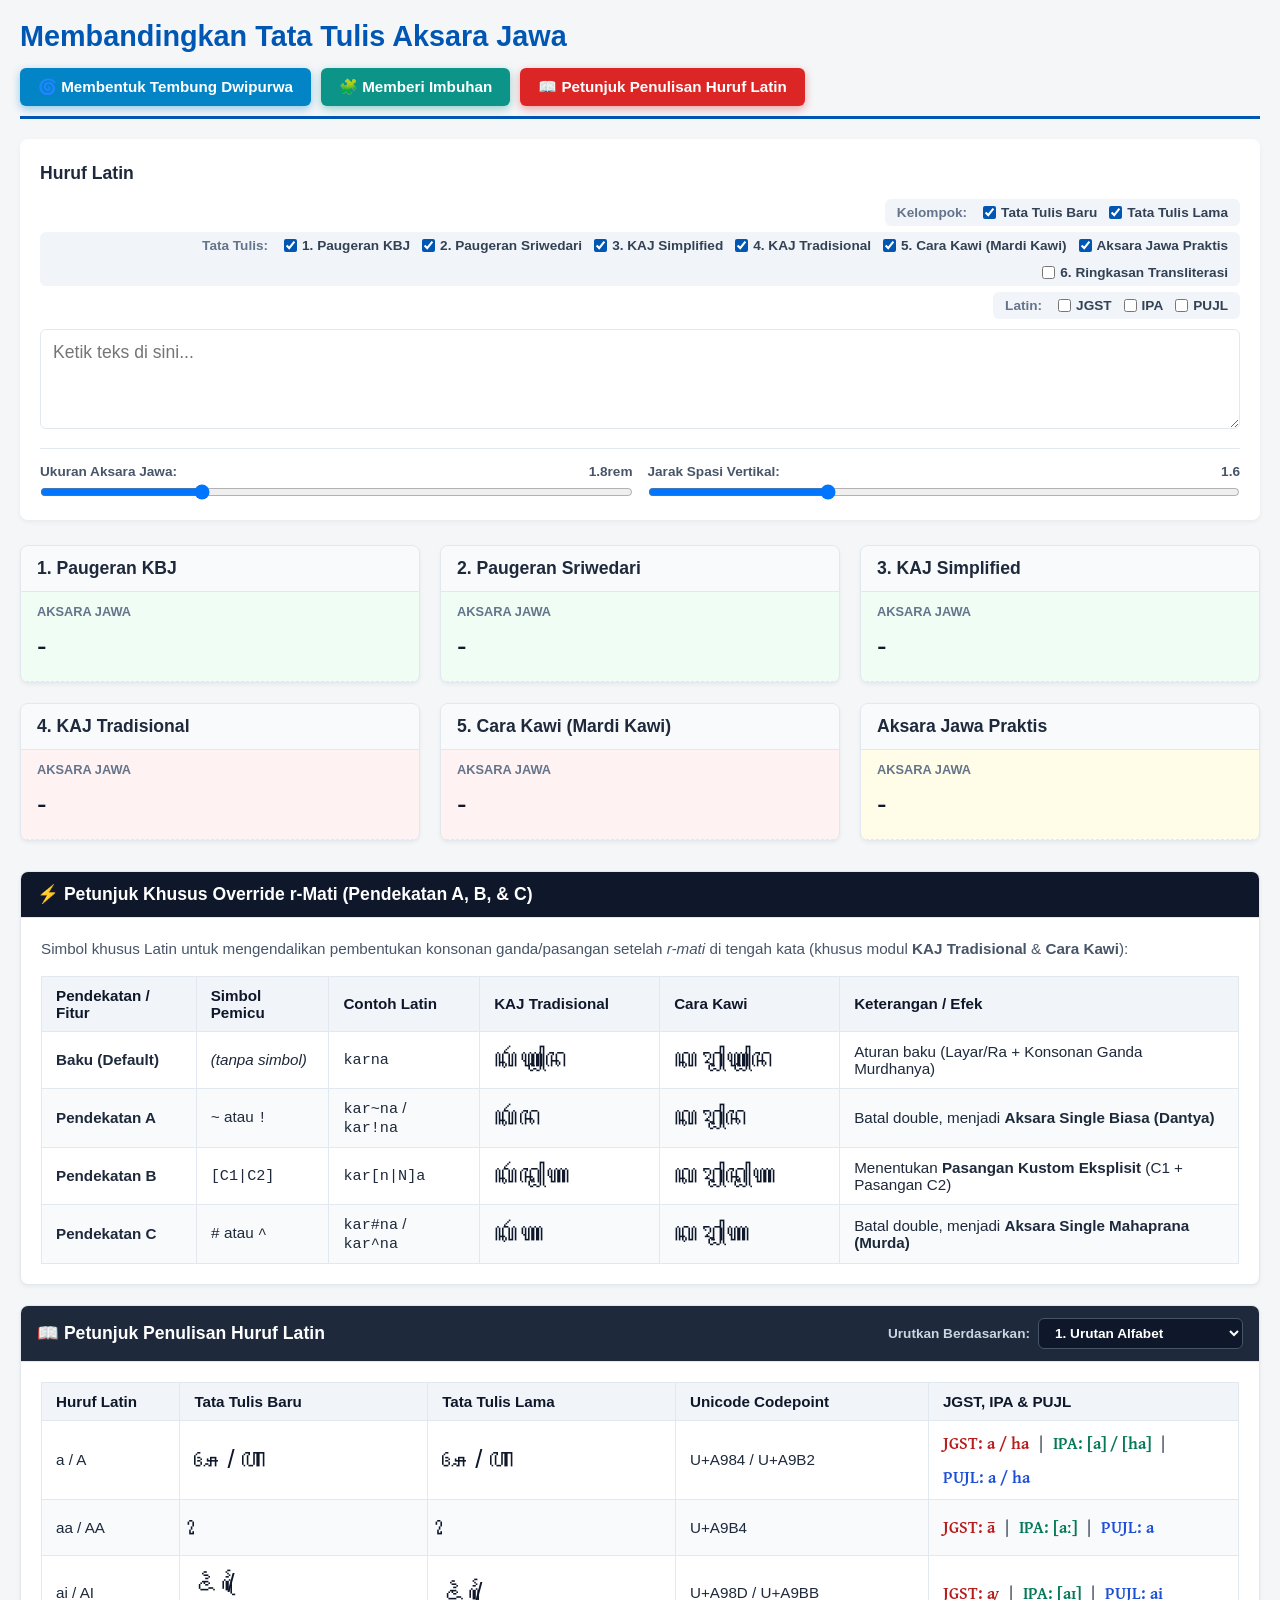
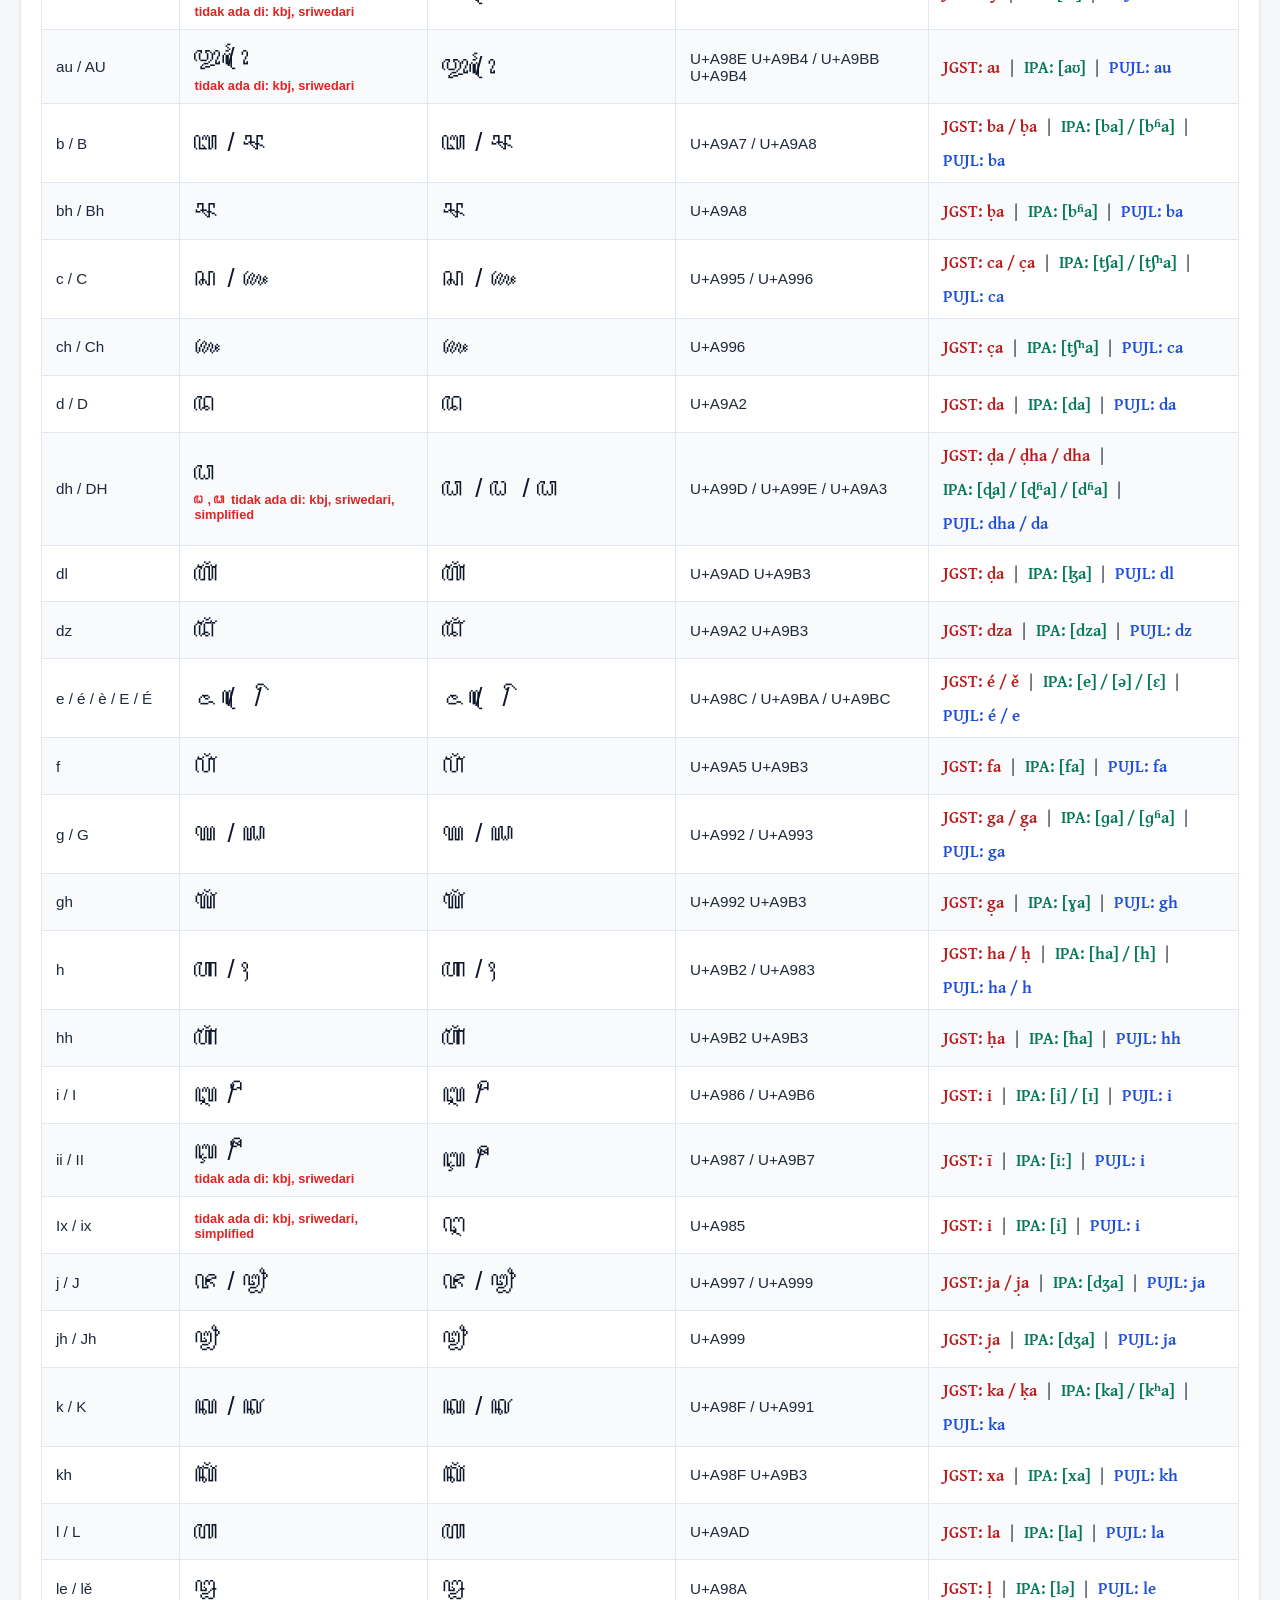
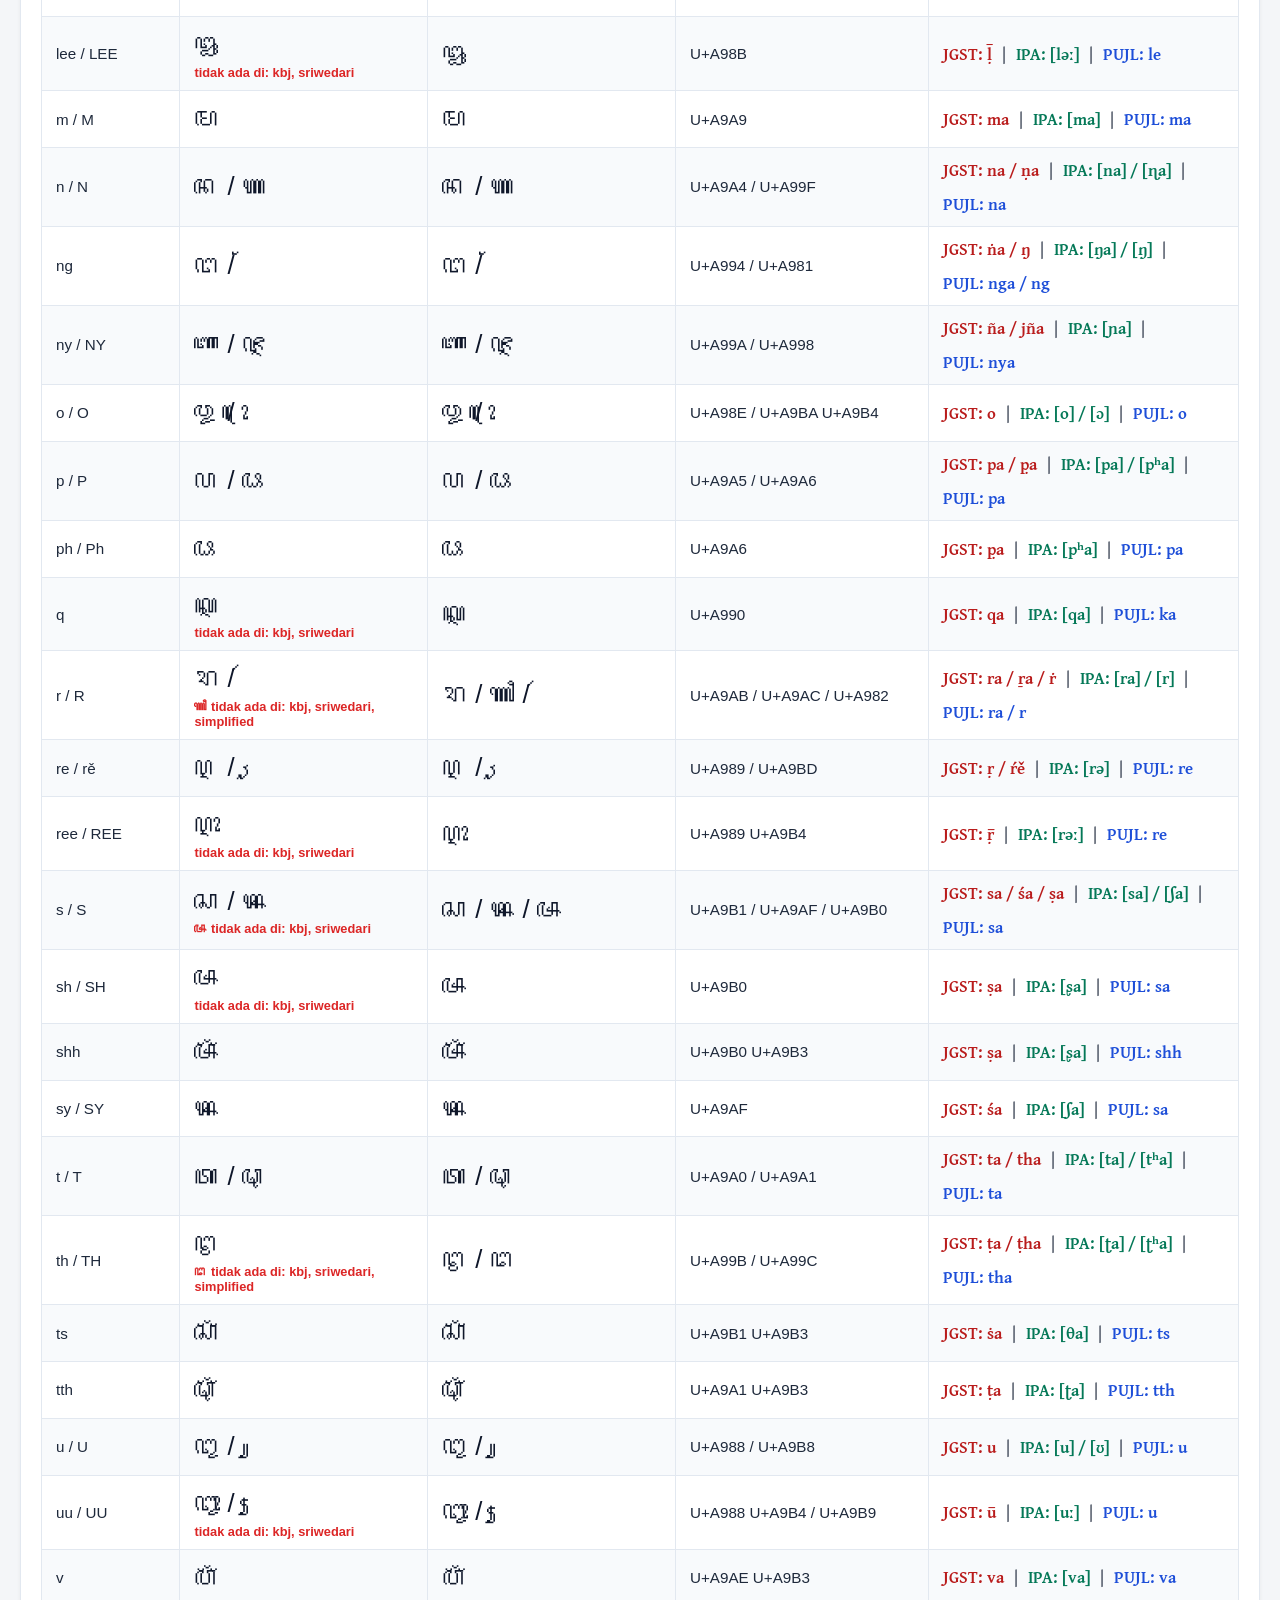
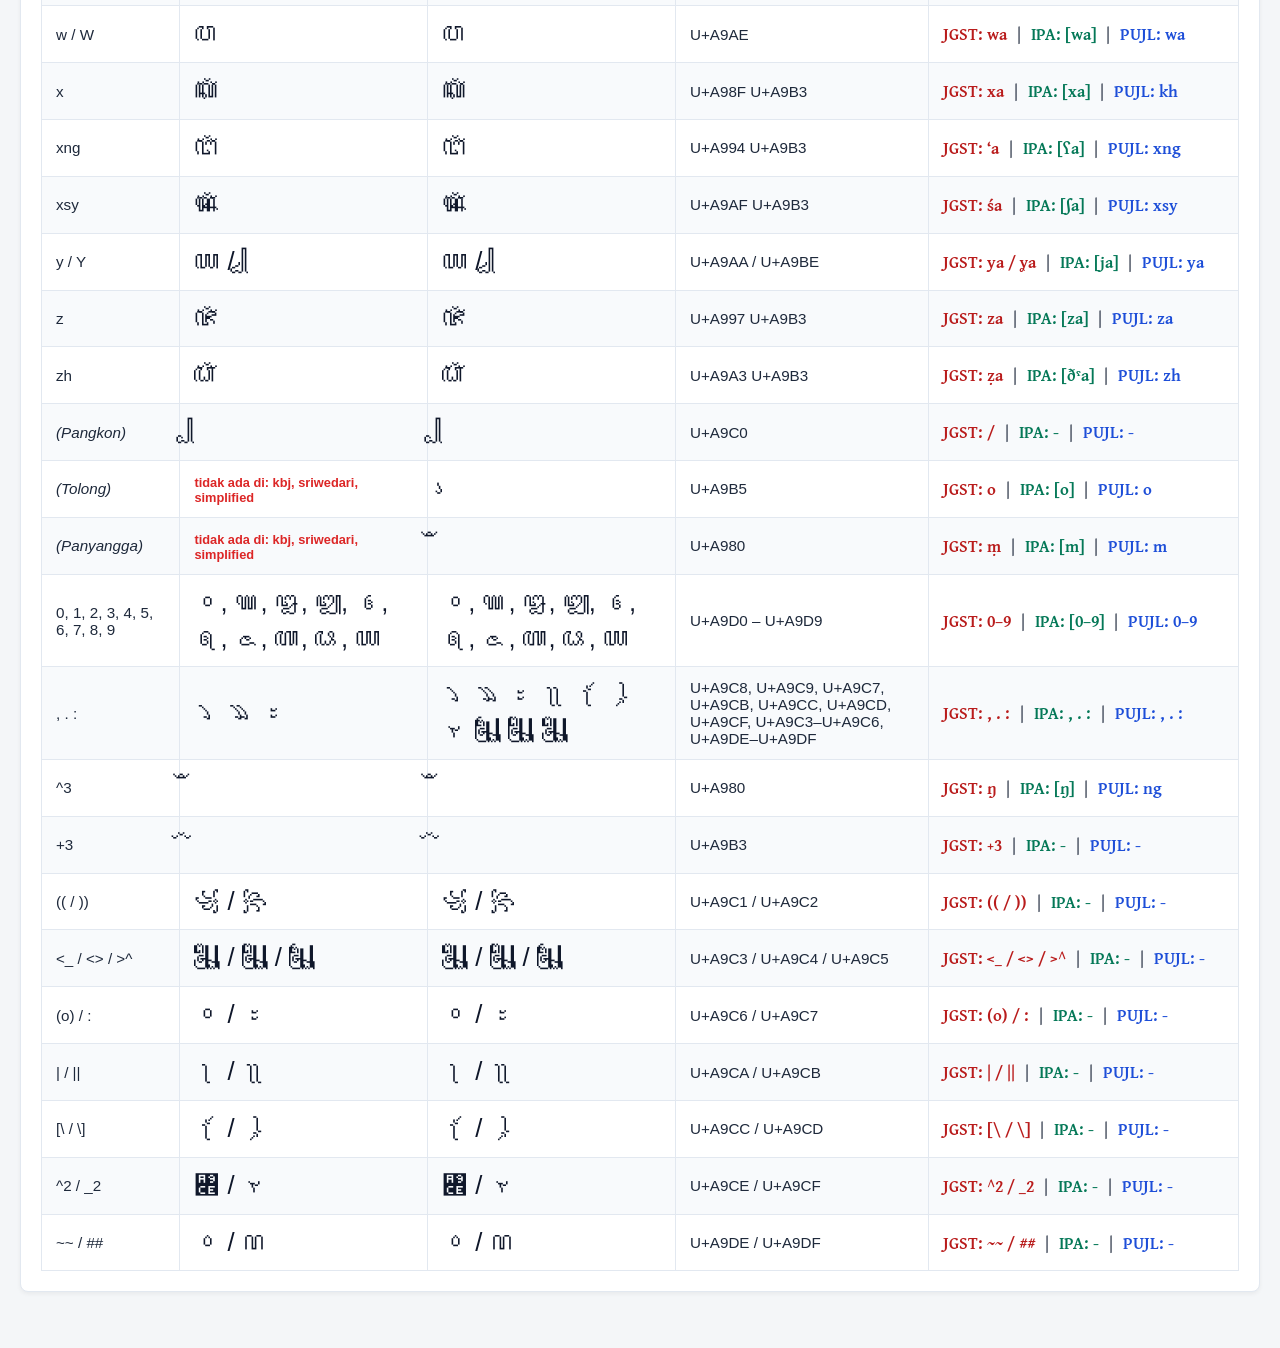
==== commit 4f2c4fe9: "Add files via upload" ====
--- a/index.html
+++ b/index.html
@@ -4,12 +4,430 @@
     <meta charset="UTF-8">
     <meta name="viewport" content="width=device-width, initial-scale=1.0">
     <title>Membandingkan Tata Tulis Aksara Jawa</title>
-    <!-- Google Font Gentium Plus -->
+    <!-- Google Font Gentium Plus untuk JGST, IPA & PUJL -->
     <link rel="preconnect" href="https://fonts.googleapis.com">
     <link rel="preconnect" href="https://fonts.gstatic.com" crossorigin>
     <link href="https://fonts.googleapis.com/css2?family=Gentium+Plus:ital,wght@0,400;0,700;1,400;1,700&display=swap" rel="stylesheet">
-    <!-- Style CSS Eksternal -->
-    <link rel="stylesheet" href="style.css">
+    <style>
+        @font-face {
+            font-family: 'Ngayogyann';
+            src: url('ngayogyann.ttf') format('truetype');
+        }
+        @font-face {
+            font-family: 'Ngayogyan';
+            src: url('ngayogyan.ttf') format('truetype');
+        }
+
+        :root {
+            --primary: #0056b3;
+            --bg: #f4f6f8;
+            --card-bg: #ffffff;
+            --border: #e2e8f0;
+            --warning-color: #dc2626;
+        }
+
+        html {
+            scroll-behavior: smooth;
+        }
+
+        * { box-sizing: border-box; margin: 0; padding: 0; }
+        body { font-family: 'Segoe UI', Tahoma, Geneva, Verdana, sans-serif; background-color: var(--bg); color: #333; padding: 20px; }
+        .container { max-width: 1400px; margin: 0 auto; }
+        
+        .header-bar {
+            display: flex;
+            justify-content: space-between;
+            align-items: center;
+            flex-wrap: wrap;
+            gap: 15px;
+            border-bottom: 3px solid var(--primary);
+            padding-bottom: 10px;
+            margin-bottom: 20px;
+        }
+        .header-bar h1 {
+            font-size: 1.8rem;
+            color: var(--primary);
+            margin: 0;
+            padding: 0;
+            border: none;
+        }
+
+        .btn-petunjuk-latin {
+            display: inline-flex;
+            align-items: center;
+            gap: 6px;
+            background-color: #dc2626;
+            color: #ffffff !important;
+            font-weight: bold;
+            font-size: 0.95rem;
+            padding: 10px 18px;
+            border-radius: 6px;
+            text-decoration: none;
+            box-shadow: 0 3px 8px rgba(220, 38, 38, 0.4);
+            transition: all 0.2s ease-in-out;
+            border: none;
+            cursor: pointer;
+        }
+        .btn-petunjuk-latin:hover {
+            background-color: #b91c1c;
+            box-shadow: 0 5px 14px rgba(220, 38, 38, 0.6);
+            transform: translateY(-2px);
+        }
+
+        .input-section { background: var(--card-bg); padding: 20px; border-radius: 8px; box-shadow: 0 2px 5px rgba(0,0,0,0.05); margin-bottom: 25px; }
+        
+        .input-header {
+            display: flex;
+            justify-content: space-between;
+            align-items: flex-start;
+            margin-bottom: 10px;
+            gap: 15px;
+            flex-wrap: wrap;
+        }
+
+        .input-title {
+            font-size: 1.1rem;
+            font-weight: bold;
+            color: #1e293b;
+            padding-top: 4px;
+        }
+
+        .toggles-wrapper {
+            display: flex;
+            flex-direction: column;
+            align-items: flex-end;
+            gap: 6px;
+        }
+
+        .card-toggles, .sub-toggles {
+            display: flex;
+            gap: 12px;
+            background: #f1f5f9;
+            padding: 6px 12px;
+            border-radius: 6px;
+            font-size: 0.85rem;
+            flex-wrap: wrap;
+            justify-content: flex-end;
+        }
+
+        .toggle-label {
+            font-weight: bold;
+            color: #64748b;
+            margin-right: 4px;
+        }
+
+        .card-toggle-item {
+            display: flex;
+            align-items: center;
+            gap: 5px;
+            cursor: pointer;
+            user-select: none;
+            color: #334155;
+            font-weight: 600;
+        }
+
+        .card-toggle-item input[type="checkbox"] {
+            cursor: pointer;
+            accent-color: var(--primary);
+        }
+
+        .textarea-wrapper {
+            position: relative;
+            width: 100%;
+        }
+
+        textarea {
+            width: 100%;
+            height: 100px;
+            padding: 12px;
+            padding-right: 40px;
+            font-size: 1.1rem;
+            border: 1px solid var(--border);
+            border-radius: 6px;
+            resize: vertical;
+            font-family: inherit;
+        }
+
+        textarea:focus { outline: none; border-color: var(--primary); box-shadow: 0 0 0 3px rgba(0, 86, 179, 0.2); }
+
+        .btn-clear {
+            position: absolute;
+            top: 10px;
+            right: 12px;
+            background: #e2e8f0;
+            border: none;
+            color: #64748b;
+            width: 26px;
+            height: 26px;
+            border-radius: 50%;
+            cursor: pointer;
+            display: none;
+            align-items: center;
+            justify-content: center;
+            font-size: 1.1rem;
+            font-weight: bold;
+            line-height: 1;
+            transition: all 0.2s;
+        }
+        .btn-clear:hover { background: #cbd5e1; color: #0f172a; }
+
+        .controls-grid {
+            display: grid;
+            grid-template-columns: repeat(auto-fit, minmax(250px, 1fr));
+            gap: 15px;
+            margin-top: 15px;
+            padding-top: 15px;
+            border-top: 1px solid var(--border);
+        }
+        .control-group { display: flex; flex-direction: column; gap: 5px; }
+        .control-group label { font-size: 0.85rem; font-weight: 600; color: #475569; display: flex; justify-content: space-between; }
+        .control-group input[type="range"] { width: 100%; cursor: pointer; }
+
+        .grid-container { display: grid; grid-template-columns: repeat(auto-fit, minmax(350px, 1fr)); gap: 20px; }
+        
+        .card { background: var(--card-bg); border: 1px solid var(--border); border-radius: 8px; overflow: hidden; box-shadow: 0 2px 4px rgba(0,0,0,0.05); }
+        .card-header { background: #f8fafc; font-size: 1.1rem; font-weight: bold; color: #1e293b; padding: 12px 16px; border-bottom: 1px solid var(--border); }
+
+        /* Latar Belakang Warna Samar Sesuai Modul */
+        #cardPraktis { background-color: #fffde7; }
+        #cardKBJ, #cardSriwedari, #cardSimplified { background-color: #f0fdf4; }
+        #cardTradisional, #cardCaraKawi { background-color: #fef2f2; }
+
+        .output-group { padding: 12px 16px; border-bottom: 1px dashed var(--border); }
+        .output-group:last-child { border-bottom: none; }
+        
+        .output-label { font-size: 0.8rem; color: #64748b; font-weight: bold; text-transform: uppercase; margin-bottom: 4px; }
+        
+        .box-aksara { min-height: 40px; font-size: 1.8rem; line-height: 1.6; color: #0f172a; word-wrap: break-word; white-space: pre-wrap;}
+        
+        /* Default Sembunyi untuk JGST, IPA, dan PUJL */
+        .group-jgst, .group-ipa, .group-pujl { display: none; }
+
+        .box-jgst { font-family: 'Gentium Plus', serif; font-size: 1.25rem; color: #b91c1c; font-weight: bold; word-wrap: break-word; white-space: pre-wrap;}
+        .box-ipa { font-family: 'Gentium Plus', serif; font-size: 1.25rem; color: #047857; font-weight: bold; word-wrap: break-word; white-space: pre-wrap;}
+        .box-pujl { font-family: 'Gentium Plus', serif; font-size: 1.25rem; color: #1d4ed8; font-weight: bold; word-wrap: break-word; white-space: pre-wrap;}
+
+        .font-ngayogyann { font-family: 'Ngayogyann', 'Noto Sans Javanese', sans-serif; }
+        .font-ngayogyan { font-family: 'Ngayogyan', 'Noto Sans Javanese', sans-serif; }
+        .ringkasan-sub-row { display: flex; gap: 16px; margin-top: 6px; flex-wrap: wrap; align-items: center; }
+
+        .rekan-highlight { color: var(--warning-color); font-weight: bold; }
+        .rekan-warning-badge {
+            color: var(--warning-color);
+            font-size: 0.8rem;
+            margin-top: 8px;
+            padding-top: 6px;
+            border-top: 1px dashed var(--border);
+            font-family: 'Segoe UI', Tahoma, Geneva, Verdana, sans-serif;
+            line-height: 1.4;
+        }
+
+        .table-guide {
+            width: 100%;
+            border-collapse: collapse;
+            font-size: 0.95rem;
+            color: #1e293b;
+        }
+        .table-guide th, .table-guide td {
+            border: 1px solid var(--border);
+            padding: 10px 14px;
+            text-align: left;
+            vertical-align: middle;
+        }
+        .table-guide th {
+            background-color: #f1f5f9;
+            font-weight: bold;
+            color: #0f172a;
+        }
+        .table-guide tr:nth-child(even) {
+            background-color: #f8fafc;
+        }
+        .table-guide tr:hover {
+            background-color: #f1f5f9;
+        }
+        .aksara-cell {
+            font-size: 1.6rem;
+            line-height: 1.4;
+            font-family: 'Ngayogyann', 'Noto Sans Javanese', sans-serif;
+            color: #0f172a;
+        }
+        .aksara-lama-cell {
+            font-size: 1.6rem;
+            line-height: 1.4;
+            font-family: 'Ngayogyan', 'Noto Sans Javanese', sans-serif;
+            color: #0f172a;
+        }
+        .combined-notation {
+            display: flex;
+            flex-wrap: wrap;
+            gap: 10px;
+            align-items: center;
+            font-family: 'Gentium Plus', serif;
+            font-size: 1.05rem;
+        }
+        .tag-jgst { color: #b91c1c; font-weight: bold; }
+        .tag-ipa { color: #047857; font-weight: bold; }
+        .tag-pujl { color: #1d4ed8; font-weight: bold; }
+        .missing-badge {
+            color: #dc2626;
+            font-size: 0.8rem;
+            display: block;
+            margin-top: 2px;
+            font-weight: 600;
+        }
+
+        /* GAYA POP-UP MODAL */
+        .modal-overlay {
+            position: fixed;
+            top: 0;
+            left: 0;
+            width: 100%;
+            height: 100%;
+            background-color: rgba(15, 23, 42, 0.65);
+            backdrop-filter: blur(4px);
+            display: none;
+            align-items: center;
+            justify-content: center;
+            z-index: 9999;
+            padding: 20px;
+        }
+        .modal-box {
+            background: #ffffff;
+            border-radius: 12px;
+            width: 100%;
+            max-width: 650px;
+            box-shadow: 0 20px 25px -5px rgba(0,0,0,0.2), 0 10px 10px -5px rgba(0,0,0,0.1);
+            overflow: hidden;
+            animation: modalFadeIn 0.25s cubic-bezier(0.16, 1, 0.3, 1);
+        }
+        @keyframes modalFadeIn {
+            from { opacity: 0; transform: scale(0.95) translateY(-10px); }
+            to { opacity: 1; transform: scale(1) translateY(0); }
+        }
+        .modal-header {
+            background: #1e293b;
+            color: #ffffff;
+            padding: 16px 20px;
+            display: flex;
+            justify-content: space-between;
+            align-items: center;
+            font-size: 1.15rem;
+            font-weight: bold;
+        }
+        .modal-close {
+            background: transparent;
+            border: none;
+            color: #94a3b8;
+            font-size: 1.6rem;
+            line-height: 1;
+            cursor: pointer;
+            transition: color 0.2s;
+        }
+        .modal-close:hover { color: #ffffff; }
+        .modal-body {
+            padding: 20px;
+            display: flex;
+            flex-direction: column;
+            gap: 16px;
+        }
+        .form-grid {
+            display: grid;
+            grid-template-columns: repeat(auto-fit, minmax(180px, 1fr));
+            gap: 12px;
+        }
+        .form-group-custom {
+            display: flex;
+            flex-direction: column;
+            gap: 6px;
+        }
+        .form-group-custom label {
+            font-size: 0.85rem;
+            font-weight: 700;
+            color: #334155;
+        }
+        .form-group-custom select, .form-group-custom input[type="text"] {
+            padding: 10px 12px;
+            border: 1px solid var(--border);
+            border-radius: 6px;
+            font-size: 1rem;
+            outline: none;
+            transition: border-color 0.2s;
+        }
+        .form-group-custom select:focus, .form-group-custom input[type="text"]:focus {
+            border-color: var(--primary);
+        }
+        .modal-preview-card {
+            background: #f8fafc;
+            border: 1px solid var(--border);
+            border-radius: 8px;
+            padding: 14px;
+            display: flex;
+            flex-direction: column;
+            gap: 10px;
+        }
+        .modal-preview-label {
+            font-size: 0.75rem;
+            font-weight: 800;
+            color: #64748b;
+            text-transform: uppercase;
+            letter-spacing: 0.5px;
+        }
+        .modal-latin-out {
+            font-size: 1.15rem;
+            font-weight: bold;
+            color: #0f172a;
+            background: #ffffff;
+            padding: 8px 12px;
+            border-radius: 6px;
+            border: 1px solid #cbd5e1;
+            word-break: break-all;
+        }
+        .modal-aksara-out {
+            font-size: 1.8rem;
+            line-height: 1.5;
+            color: #0284c7;
+            background: #ffffff;
+            padding: 8px 12px;
+            border-radius: 6px;
+            border: 1px solid #cbd5e1;
+            min-height: 50px;
+            word-break: break-all;
+        }
+        .modal-actions {
+            display: flex;
+            gap: 10px;
+            justify-content: flex-end;
+            flex-wrap: wrap;
+            margin-top: 6px;
+        }
+        .btn-modal-action {
+            padding: 10px 16px;
+            font-size: 0.9rem;
+            font-weight: bold;
+            border-radius: 6px;
+            border: none;
+            cursor: pointer;
+            transition: all 0.2s;
+            display: inline-flex;
+            align-items: center;
+            gap: 6px;
+        }
+        .btn-modal-copy {
+            background-color: #f1f5f9;
+            color: #334155;
+            border: 1px solid #cbd5e1;
+        }
+        .btn-modal-copy:hover {
+            background-color: #e2e8f0;
+        }
+        .btn-modal-use {
+            background-color: #16a34a;
+            color: #ffffff;
+        }
+        .btn-modal-use:hover {
+            background-color: #15803d;
+        }
+    </style>
 </head>
 <body>
 
@@ -59,7 +477,12 @@
         </div>
         
         <div class="textarea-wrapper">
-            <textarea id="inputLatin" placeholder="Ketik teks di sini..." autocapitalize="none" autocomplete="off" autocorrect="off" spellcheck="false"></textarea>
+            <textarea id="inputLatin" 
+                      placeholder="Ketik teks di sini..." 
+                      autocapitalize="none" 
+                      autocomplete="off" 
+                      autocorrect="off" 
+                      spellcheck="false"></textarea>
             <button id="btnClear" class="btn-clear" title="Hapus teks">&times;</button>
         </div>
 
@@ -202,7 +625,7 @@
             </div>
         </div>
 
-        <!-- 6. Ringkasan Transliterasi -->
+        <!-- 6. Ringkasan Transliterasi (Default Hidden) -->
         <div class="card" id="cardRingkasan" style="display: none;">
             <div class="card-header">6. Ringkasan Transliterasi</div>
             <div class="output-group group-pujl">
@@ -260,18 +683,1990 @@
         </div>
     </div>
 
-    <!-- Container Penampung HTML Dinamis -->
-    <div id="wrapperPetunjuk"></div>
+    <!-- Petunjuk Khusus Override r-Mati (Pendekatan A, B, & C) -->
+    <div class="card" id="petunjukOverrideR" style="margin-top: 30px;">
+        <div class="card-header" style="background: #0f172a; color: #ffffff;">
+            <span>⚡ Petunjuk Khusus Override r-Mati (Pendekatan A, B, &amp; C)</span>
+        </div>
+        <div style="padding: 20px; overflow-x: auto;">
+            <p style="margin-bottom: 15px; color: #475569; font-size: 0.95rem; line-height: 1.5;">
+                Simbol khusus Latin untuk mengendalikan pembentukan konsonan ganda/pasangan setelah <em>r-mati</em> di tengah kata (khusus modul <strong>KAJ Tradisional</strong> &amp; <strong>Cara Kawi</strong>):
+            </p>
+            <table class="table-guide">
+                <thead>
+                    <tr>
+                        <th style="min-width: 140px;">Pendekatan / Fitur</th>
+                        <th style="min-width: 120px;">Simbol Pemicu</th>
+                        <th style="min-width: 150px;">Contoh Latin</th>
+                        <th style="min-width: 180px;">KAJ Tradisional</th>
+                        <th style="min-width: 180px;">Cara Kawi</th>
+                        <th style="min-width: 250px;">Keterangan / Efek</th>
+                    </tr>
+                </thead>
+                <tbody>
+                    <tr>
+                        <td><strong>Baku (Default)</strong></td>
+                        <td><em>(tanpa simbol)</em></td>
+                        <td><code>karna</code></td>
+                        <td><span class="aksara-lama-cell">ꦏꦂꦟ꧀ꦤ</span></td>
+                        <td><span class="aksara-lama-cell">ꦏꦫ꧀ꦟ꧀ꦤ</span></td>
+                        <td>Aturan baku (Layar/Ra + Konsonan Ganda Murdhanya)</td>
+                    </tr>
+                    <tr>
+                        <td><strong>Pendekatan A</strong></td>
+                        <td><code>~</code> atau <code>!</code></td>
+                        <td><code>kar~na</code> / <code>kar!na</code></td>
+                        <td><span class="aksara-lama-cell">ꦏꦂꦤ</span></td>
+                        <td><span class="aksara-lama-cell">ꦏꦫ꧀ꦤ</span></td>
+                        <td>Batal double, menjadi <strong>Aksara Single Biasa (Dantya)</strong></td>
+                    </tr>
+                    <tr>
+                        <td><strong>Pendekatan B</strong></td>
+                        <td><code>[C1|C2]</code></td>
+                        <td><code>kar[n|N]a</code></td>
+                        <td><span class="aksara-lama-cell">ꦏꦂꦤ꧀ꦟ</span></td>
+                        <td><span class="aksara-lama-cell">ꦏꦫ꧀ꦤ꧀ꦟ</span></td>
+                        <td>Menentukan <strong>Pasangan Kustom Eksplisit</strong> (C1 + Pasangan C2)</td>
+                    </tr>
+                    <tr>
+                        <td><strong>Pendekatan C</strong></td>
+                        <td><code>#</code> atau <code>^</code></td>
+                        <td><code>kar#na</code> / <code>kar^na</code></td>
+                        <td><span class="aksara-lama-cell">ꦏꦂꦟ</span></td>
+                        <td><span class="aksara-lama-cell">ꦏꦫ꧀ꦟ</span></td>
+                        <td>Batal double, menjadi <strong>Aksara Single Mahaprana (Murda)</strong></td>
+                    </tr>
+                </tbody>
+            </table>
+        </div>
+    </div>
+
+    <!-- Petunjuk Penulisan Huruf Latin Lengkap -->
+    <div class="card" id="petunjukLatin" style="margin-top: 20px; margin-bottom: 40px;">
+        <div class="card-header" style="display: flex; justify-content: space-between; align-items: center; background: #1e293b; color: #ffffff; flex-wrap: wrap; gap: 10px;">
+            <span>📖 Petunjuk Penulisan Huruf Latin</span>
+            <div style="display: flex; align-items: center; gap: 8px;">
+                <label for="selectSortGuide" style="font-size: 0.85rem; color: #cbd5e1; font-weight: 600;">Urutkan Berdasarkan:</label>
+                <select id="selectSortGuide" style="padding: 6px 12px; border-radius: 6px; border: 1px solid #475569; background-color: #0f172a; color: #ffffff; font-size: 0.85rem; cursor: pointer; font-weight: 600; outline: none;">
+                    <option value="alfabet" selected>1. Urutan Alfabet</option>
+                    <option value="hanacaraka">2. Urutan Hanacaraka</option>
+                    <option value="warga">3. Urutan Warga Aksara</option>
+                    <option value="unicode">4. Urutan Unicode</option>
+                    <option value="tatatulisbaru">5. Urutan Tata Tulis Baru</option>
+                </select>
+            </div>
+        </div>
+        <div style="padding: 20px; overflow-x: auto;">
+            <table class="table-guide">
+                <thead>
+                    <tr>
+                        <th style="min-width: 130px;">Huruf Latin</th>
+                        <th style="min-width: 220px;">Tata Tulis Baru</th>
+                        <th style="min-width: 220px;">Tata Tulis Lama</th>
+                        <th style="min-width: 170px;">Unicode Codepoint</th>
+                        <th style="min-width: 280px;">JGST, IPA &amp; PUJL</th>
+                    </tr>
+                </thead>
+                <tbody>
+                    <tr data-alfabet="1" data-hanacaraka="21" data-warga="61" data-unicode="104" data-tatatulisbaru="401">
+                        <td>a / A</td>
+                        <td><span class="aksara-cell">ꦄ / ꦲ</span></td>
+                        <td><span class="aksara-lama-cell">ꦄ / ꦲ</span></td>
+                        <td>U+A984 / U+A9B2</td>
+                        <td>
+                            <div class="combined-notation">
+                                <span class="tag-jgst">JGST: a / ha</span>
+                                <span>|</span>
+                                <span class="tag-ipa">IPA: [a] / [ha]</span>
+                                <span>|</span>
+                                <span class="tag-pujl">PUJL: a / ha</span>
+                            </div>
+                        </td>
+                    </tr>
+                    <tr data-alfabet="2" data-hanacaraka="22" data-warga="62" data-unicode="154" data-tatatulisbaru="402">
+                        <td>aa / AA</td>
+                        <td><span class="aksara-cell">ꦴ</span></td>
+                        <td><span class="aksara-lama-cell">ꦴ</span></td>
+                        <td>U+A9B4</td>
+                        <td>
+                            <div class="combined-notation">
+                                <span class="tag-jgst">JGST: ā</span>
+                                <span>|</span>
+                                <span class="tag-ipa">IPA: [aː]</span>
+                                <span>|</span>
+                                <span class="tag-pujl">PUJL: a</span>
+                            </div>
+                        </td>
+                    </tr>
+                    <tr data-alfabet="3" data-hanacaraka="28" data-warga="68" data-unicode="113" data-tatatulisbaru="408">
+                        <td>ai / AI</td>
+                        <td>
+                            <span class="aksara-cell">ꦍ / ꦻ</span>
+                            <span class="missing-badge">tidak ada di: kbj, sriwedari</span>
+                        </td>
+                        <td><span class="aksara-lama-cell">ꦍ / ꦻ</span></td>
+                        <td>U+A98D / U+A9BB</td>
+                        <td>
+                            <div class="combined-notation">
+                                <span class="tag-jgst">JGST: ꜽ</span>
+                                <span>|</span>
+                                <span class="tag-ipa">IPA: [aɪ]</span>
+                                <span>|</span>
+                                <span class="tag-pujl">PUJL: ai</span>
+                            </div>
+                        </td>
+                    </tr>
+                    <tr data-alfabet="4" data-hanacaraka="30" data-warga="70" data-unicode="114" data-tatatulisbaru="410">
+                        <td>au / AU</td>
+                        <td>
+                            <span class="aksara-cell">ꦎꦴ / ꦻꦴ</span>
+                            <span class="missing-badge">tidak ada di: kbj, sriwedari</span>
+                        </td>
+                        <td><span class="aksara-lama-cell">ꦎꦴ / ꦻꦴ</span></td>
+                        <td>U+A98E U+A9B4 / U+A9BB U+A9B4</td>
+                        <td>
+                            <div class="combined-notation">
+                                <span class="tag-jgst">JGST: ꜷ</span>
+                                <span>|</span>
+                                <span class="tag-ipa">IPA: [aʊ]</span>
+                                <span>|</span>
+                                <span class="tag-pujl">PUJL: au</span>
+                            </div>
+                        </td>
+                    </tr>
+                    <tr data-alfabet="5" data-hanacaraka="18" data-warga="53" data-unicode="143" data-tatatulisbaru="118">
+                        <td>b / B</td>
+                        <td><span class="aksara-cell">ꦧ / ꦨ</span></td>
+                        <td><span class="aksara-lama-cell">ꦧ / ꦨ</span></td>
+                        <td>U+A9A7 / U+A9A8</td>
+                        <td>
+                            <div class="combined-notation">
+                                <span class="tag-jgst">JGST: ba / ḅa</span>
+                                <span>|</span>
+                                <span class="tag-ipa">IPA: [ba] / [bʱa]</span>
+                                <span>|</span>
+                                <span class="tag-pujl">PUJL: ba</span>
+                            </div>
+                        </td>
+                    </tr>
+                    <tr data-alfabet="6" data-hanacaraka="18.1" data-warga="54" data-unicode="144" data-tatatulisbaru="207">
+                        <td>bh / Bh</td>
+                        <td><span class="aksara-cell">ꦨ</span></td>
+                        <td><span class="aksara-lama-cell">ꦨ</span></td>
+                        <td>U+A9A8</td>
+                        <td>
+                            <div class="combined-notation">
+                                <span class="tag-jgst">JGST: ḅa</span>
+                                <span>|</span>
+                                <span class="tag-ipa">IPA: [bʱa]</span>
+                                <span>|</span>
+                                <span class="tag-pujl">PUJL: ba</span>
+                            </div>
+                        </td>
+                    </tr>
+                    <tr data-alfabet="7" data-hanacaraka="3" data-warga="21" data-unicode="121" data-tatatulisbaru="103">
+                        <td>c / C</td>
+                        <td><span class="aksara-cell">ꦕ / ꦖ</span></td>
+                        <td><span class="aksara-lama-cell">ꦕ / ꦖ</span></td>
+                        <td>U+A995 / U+A996</td>
+                        <td>
+                            <div class="combined-notation">
+                                <span class="tag-jgst">JGST: ca / c̣a</span>
+                                <span>|</span>
+                                <span class="tag-ipa">IPA: [tʃa] / [tʃʰa]</span>
+                                <span>|</span>
+                                <span class="tag-pujl">PUJL: ca</span>
+                            </div>
+                        </td>
+                    </tr>
+                    <tr data-alfabet="8" data-hanacaraka="3.1" data-warga="22" data-unicode="122" data-tatatulisbaru="208">
+                        <td>ch / Ch</td>
+                        <td><span class="aksara-cell">ꦖ</span></td>
+                        <td><span class="aksara-lama-cell">ꦖ</span></td>
+                        <td>U+A996</td>
+                        <td>
+                            <div class="combined-notation">
+                                <span class="tag-jgst">JGST: c̣a</span>
+                                <span>|</span>
+                                <span class="tag-ipa">IPA: [tʃʰa]</span>
+                                <span>|</span>
+                                <span class="tag-pujl">PUJL: ca</span>
+                            </div>
+                        </td>
+                    </tr>
+                    <tr data-alfabet="9" data-hanacaraka="6" data-warga="42" data-unicode="138" data-tatatulisbaru="106">
+                        <td>d / D</td>
+                        <td><span class="aksara-cell">ꦢ</span></td>
+                        <td><span class="aksara-lama-cell">ꦢ</span></td>
+                        <td>U+A9A2</td>
+                        <td>
+                            <div class="combined-notation">
+                                <span class="tag-jgst">JGST: da</span>
+                                <span>|</span>
+                                <span class="tag-ipa">IPA: [da]</span>
+                                <span>|</span>
+                                <span class="tag-pujl">PUJL: da</span>
+                            </div>
+                        </td>
+                    </tr>
+                    <tr data-alfabet="10" data-hanacaraka="12" data-warga="33" data-unicode="129" data-tatatulisbaru="112">
+                        <td>dh / DH</td>
+                        <td>
+                            <span class="aksara-cell">ꦝ</span>
+                            <span class="missing-badge">ꦞ, ꦣ tidak ada di: kbj, sriwedari, simplified</span>
+                        </td>
+                        <td><span class="aksara-lama-cell">ꦝ / ꦞ / ꦣ</span></td>
+                        <td>U+A99D / U+A99E / U+A9A3</td>
+                        <td>
+                            <div class="combined-notation">
+                                <span class="tag-jgst">JGST: ḍa / ḍha / dha</span>
+                                <span>|</span>
+                                <span class="tag-ipa">IPA: [ɖa] / [ɖʱa] / [dʱa]</span>
+                                <span>|</span>
+                                <span class="tag-pujl">PUJL: dha / da</span>
+                            </div>
+                        </td>
+                    </tr>
+                    <tr data-alfabet="11" data-hanacaraka="12.1" data-warga="49" data-unicode="147.3" data-tatatulisbaru="315">
+                        <td>dl</td>
+                        <td><span class="aksara-cell">ꦭ꦳</span></td>
+                        <td><span class="aksara-lama-cell">ꦭ꦳</span></td>
+                        <td>U+A9AD U+A9B3</td>
+                        <td>
+                            <div class="combined-notation">
+                                <span class="tag-jgst">JGST: ḍa</span>
+                                <span>|</span>
+                                <span class="tag-ipa">IPA: [ɮa]</span>
+                                <span>|</span>
+                                <span class="tag-pujl">PUJL: dl</span>
+                            </div>
+                        </td>
+                    </tr>
+                    <tr data-alfabet="12" data-hanacaraka="20.1" data-warga="48" data-unicode="138.1" data-tatatulisbaru="305">
+                        <td>dz</td>
+                        <td><span class="aksara-cell">ꦢ꦳</span></td>
+                        <td><span class="aksara-lama-cell">ꦢ꦳</span></td>
+                        <td>U+A9A2 U+A9B3</td>
+                        <td>
+                            <div class="combined-notation">
+                                <span class="tag-jgst">JGST: dza</span>
+                                <span>|</span>
+                                <span class="tag-ipa">IPA: [dza]</span>
+                                <span>|</span>
+                                <span class="tag-pujl">PUJL: dz</span>
+                            </div>
+                        </td>
+                    </tr>
+                    <tr data-alfabet="13" data-hanacaraka="27" data-warga="67" data-unicode="112" data-tatatulisbaru="404">
+                        <td>e / é / è / E / É</td>
+                        <td><span class="aksara-cell">ꦌ / ꦺ / ꦼ</span></td>
+                        <td><span class="aksara-lama-cell">ꦌ / ꦺ / ꦼ</span></td>
+                        <td>U+A98C / U+A9BA / U+A9BC</td>
+                        <td>
+                            <div class="combined-notation">
+                                <span class="tag-jgst">JGST: é / ě</span>
+                                <span>|</span>
+                                <span class="tag-ipa">IPA: [e] / [ə] / [ɛ]</span>
+                                <span>|</span>
+                                <span class="tag-pujl">PUJL: é / e</span>
+                            </div>
+                        </td>
+                    </tr>
+                    <tr data-alfabet="14" data-hanacaraka="11.1" data-warga="56" data-unicode="141.1" data-tatatulisbaru="301">
+                        <td>f</td>
+                        <td><span class="aksara-cell">ꦥ꦳</span></td>
+                        <td><span class="aksara-lama-cell">ꦥ꦳</span></td>
+                        <td>U+A9A5 U+A9B3</td>
+                        <td>
+                            <div class="combined-notation">
+                                <span class="tag-jgst">JGST: fa</span>
+                                <span>|</span>
+                                <span class="tag-ipa">IPA: [fa]</span>
+                                <span>|</span>
+                                <span class="tag-pujl">PUJL: fa</span>
+                            </div>
+                        </td>
+                    </tr>
+                    <tr data-alfabet="15" data-hanacaraka="17" data-warga="3" data-unicode="118" data-tatatulisbaru="117">
+                        <td>g / G</td>
+                        <td><span class="aksara-cell">ꦒ / ꦓ</span></td>
+                        <td><span class="aksara-lama-cell">ꦒ / ꦓ</span></td>
+                        <td>U+A992 / U+A993</td>
+                        <td>
+                            <div class="combined-notation">
+                                <span class="tag-jgst">JGST: ga / g̣a</span>
+                                <span>|</span>
+                                <span class="tag-ipa">IPA: [ɡa] / [ɡʱa]</span>
+                                <span>|</span>
+                                <span class="tag-pujl">PUJL: ga</span>
+                            </div>
+                        </td>
+                    </tr>
+                    <tr data-alfabet="16" data-hanacaraka="17.1" data-warga="4" data-unicode="119" data-tatatulisbaru="306">
+                        <td>gh</td>
+                        <td><span class="aksara-cell">ꦒ꦳</span></td>
+                        <td><span class="aksara-lama-cell">ꦒ꦳</span></td>
+                        <td>U+A992 U+A9B3</td>
+                        <td>
+                            <div class="combined-notation">
+                                <span class="tag-jgst">JGST: g̣a</span>
+                                <span>|</span>
+                                <span class="tag-ipa">IPA: [ɣa]</span>
+                                <span>|</span>
+                                <span class="tag-pujl">PUJL: gh</span>
+                            </div>
+                        </td>
+                    </tr>
+                    <tr data-alfabet="17" data-hanacaraka="1" data-warga="6" data-unicode="150" data-tatatulisbaru="101">
+                        <td>h</td>
+                        <td><span class="aksara-cell">ꦲ / ꦃ</span></td>
+                        <td><span class="aksara-lama-cell">ꦲ / ꦃ</span></td>
+                        <td>U+A9B2 / U+A983</td>
+                        <td>
+                            <div class="combined-notation">
+                                <span class="tag-jgst">JGST: ha / ḥ</span>
+                                <span>|</span>
+                                <span class="tag-ipa">IPA: [ha] / [h]</span>
+                                <span>|</span>
+                                <span class="tag-pujl">PUJL: ha / h</span>
+                            </div>
+                        </td>
+                    </tr>
+                    <tr data-alfabet="18" data-hanacaraka="1.1" data-warga="7" data-unicode="150.1" data-tatatulisbaru="308">
+                        <td>hh</td>
+                        <td><span class="aksara-cell">ꦲ꦳</span></td>
+                        <td><span class="aksara-lama-cell">ꦲ꦳</span></td>
+                        <td>U+A9B2 U+A9B3</td>
+                        <td>
+                            <div class="combined-notation">
+                                <span class="tag-jgst">JGST: ḥa</span>
+                                <span>|</span>
+                                <span class="tag-ipa">IPA: [ħa]</span>
+                                <span>|</span>
+                                <span class="tag-pujl">PUJL: hh</span>
+                            </div>
+                        </td>
+                    </tr>
+                    <tr data-alfabet="19" data-hanacaraka="23" data-warga="63" data-unicode="106" data-tatatulisbaru="402">
+                        <td>i / I</td>
+                        <td><span class="aksara-cell">ꦆ / ꦶ</span></td>
+                        <td><span class="aksara-lama-cell">ꦆ / ꦶ</span></td>
+                        <td>U+A986 / U+A9B6</td>
+                        <td>
+                            <div class="combined-notation">
+                                <span class="tag-jgst">JGST: i</span>
+                                <span>|</span>
+                                <span class="tag-ipa">IPA: [i] / [ɪ]</span>
+                                <span>|</span>
+                                <span class="tag-pujl">PUJL: i</span>
+                            </div>
+                        </td>
+                    </tr>
+                    <tr data-alfabet="20" data-hanacaraka="24" data-warga="64" data-unicode="107" data-tatatulisbaru="403">
+                        <td>ii / II</td>
+                        <td>
+                            <span class="aksara-cell">ꦇ / ꦷ</span>
+                            <span class="missing-badge">tidak ada di: kbj, sriwedari</span>
+                        </td>
+                        <td><span class="aksara-lama-cell">ꦇ / ꦷ</span></td>
+                        <td>U+A987 / U+A9B7</td>
+                        <td>
+                            <div class="combined-notation">
+                                <span class="tag-jgst">JGST: ī</span>
+                                <span>|</span>
+                                <span class="tag-ipa">IPA: [iː]</span>
+                                <span>|</span>
+                                <span class="tag-pujl">PUJL: i</span>
+                            </div>
+                        </td>
+                    </tr>
+                    <tr data-alfabet="21" data-hanacaraka="25" data-warga="65" data-unicode="105" data-tatatulisbaru="411">
+                        <td>Ix / ix</td>
+                        <td>
+                            <span class="missing-badge">tidak ada di: kbj, sriwedari, simplified</span>
+                        </td>
+                        <td><span class="aksara-lama-cell">ꦅ</span></td>
+                        <td>U+A985</td>
+                        <td>
+                            <div class="combined-notation">
+                                <span class="tag-jgst">JGST: i</span>
+                                <span>|</span>
+                                <span class="tag-ipa">IPA: [i]</span>
+                                <span>|</span>
+                                <span class="tag-pujl">PUJL: i</span>
+                            </div>
+                        </td>
+                    </tr>
+                    <tr data-alfabet="22" data-hanacaraka="13" data-warga="23" data-unicode="123" data-tatatulisbaru="113">
+                        <td>j / J</td>
+                        <td><span class="aksara-cell">ꦗ / ꦙ</span></td>
+                        <td><span class="aksara-lama-cell">ꦗ / ꦙ</span></td>
+                        <td>U+A997 / U+A999</td>
+                        <td>
+                            <div class="combined-notation">
+                                <span class="tag-jgst">JGST: ja / j̣a</span>
+                                <span>|</span>
+                                <span class="tag-ipa">IPA: [dʒa]</span>
+                                <span>|</span>
+                                <span class="tag-pujl">PUJL: ja</span>
+                            </div>
+                        </td>
+                    </tr>
+                    <tr data-alfabet="23" data-hanacaraka="13.1" data-warga="24" data-unicode="125" data-tatatulisbaru="210">
+                        <td>jh / Jh</td>
+                        <td><span class="aksara-cell">ꦙ</span></td>
+                        <td><span class="aksara-lama-cell">ꦙ</span></td>
+                        <td>U+A999</td>
+                        <td>
+                            <div class="combined-notation">
+                                <span class="tag-jgst">JGST: j̣a</span>
+                                <span>|</span>
+                                <span class="tag-ipa">IPA: [dʒa]</span>
+                                <span>|</span>
+                                <span class="tag-pujl">PUJL: ja</span>
+                            </div>
+                        </td>
+                    </tr>
+                    <tr data-alfabet="24" data-hanacaraka="5" data-warga="1" data-unicode="115" data-tatatulisbaru="105">
+                        <td>k / K</td>
+                        <td><span class="aksara-cell">ꦏ / ꦑ</span></td>
+                        <td><span class="aksara-lama-cell">ꦏ / ꦑ</span></td>
+                        <td>U+A98F / U+A991</td>
+                        <td>
+                            <div class="combined-notation">
+                                <span class="tag-jgst">JGST: ka / ḳa</span>
+                                <span>|</span>
+                                <span class="tag-ipa">IPA: [ka] / [kʰa]</span>
+                                <span>|</span>
+                                <span class="tag-pujl">PUJL: ka</span>
+                            </div>
+                        </td>
+                    </tr>
+                    <tr data-alfabet="25" data-hanacaraka="5.1" data-warga="2" data-unicode="115.1" data-tatatulisbaru="304">
+                        <td>kh</td>
+                        <td><span class="aksara-cell">ꦏ꦳</span></td>
+                        <td><span class="aksara-lama-cell">ꦏ꦳</span></td>
+                        <td>U+A98F U+A9B3</td>
+                        <td>
+                            <div class="combined-notation">
+                                <span class="tag-jgst">JGST: xa</span>
+                                <span>|</span>
+                                <span class="tag-ipa">IPA: [xa]</span>
+                                <span>|</span>
+                                <span class="tag-pujl">PUJL: kh</span>
+                            </div>
+                        </td>
+                    </tr>
+                    <tr data-alfabet="26" data-hanacaraka="10" data-warga="46" data-unicode="147" data-tatatulisbaru="110">
+                        <td>l / L</td>
+                        <td><span class="aksara-cell">ꦭ</span></td>
+                        <td><span class="aksara-lama-cell">ꦭ</span></td>
+                        <td>U+A9AD</td>
+                        <td>
+                            <div class="combined-notation">
+                                <span class="tag-jgst">JGST: la</span>
+                                <span>|</span>
+                                <span class="tag-ipa">IPA: [la]</span>
+                                <span>|</span>
+                                <span class="tag-pujl">PUJL: la</span>
+                            </div>
+                        </td>
+                    </tr>
+                    <tr data-alfabet="27" data-hanacaraka="10.1" data-warga="47" data-unicode="110" data-tatatulisbaru="413">
+                        <td>le / lě</td>
+                        <td><span class="aksara-cell">ꦊ</span></td>
+                        <td><span class="aksara-lama-cell">ꦊ</span></td>
+                        <td>U+A98A</td>
+                        <td>
+                            <div class="combined-notation">
+                                <span class="tag-jgst">JGST: ḷ</span>
+                                <span>|</span>
+                                <span class="tag-ipa">IPA: [lə]</span>
+                                <span>|</span>
+                                <span class="tag-pujl">PUJL: le</span>
+                            </div>
+                        </td>
+                    </tr>
+                    <tr data-alfabet="28" data-hanacaraka="10.2" data-warga="47.1" data-unicode="111" data-tatatulisbaru="414">
+                        <td>lee / LEE</td>
+                        <td>
+                            <span class="aksara-cell">ꦋ</span>
+                            <span class="missing-badge">tidak ada di: kbj, sriwedari</span>
+                        </td>
+                        <td><span class="aksara-lama-cell">ꦋ</span></td>
+                        <td>U+A98B</td>
+                        <td>
+                            <div class="combined-notation">
+                                <span class="tag-jgst">JGST: ḹ</span>
+                                <span>|</span>
+                                <span class="tag-ipa">IPA: [ləː]</span>
+                                <span>|</span>
+                                <span class="tag-pujl">PUJL: le</span>
+                            </div>
+                        </td>
+                    </tr>
+                    <tr data-alfabet="29" data-hanacaraka="16" data-warga="55" data-unicode="145" data-tatatulisbaru="116">
+                        <td>m / M</td>
+                        <td><span class="aksara-cell">ꦩ</span></td>
+                        <td><span class="aksara-lama-cell">ꦩ</span></td>
+                        <td>U+A9A9</td>
+                        <td>
+                            <div class="combined-notation">
+                                <span class="tag-jgst">JGST: ma</span>
+                                <span>|</span>
+                                <span class="tag-ipa">IPA: [ma]</span>
+                                <span>|</span>
+                                <span class="tag-pujl">PUJL: ma</span>
+                            </div>
+                        </td>
+                    </tr>
+                    <tr data-alfabet="30" data-hanacaraka="2" data-warga="43" data-unicode="140" data-tatatulisbaru="102">
+                        <td>n / N</td>
+                        <td><span class="aksara-cell">ꦤ / ꦟ</span></td>
+                        <td><span class="aksara-lama-cell">ꦤ / ꦟ</span></td>
+                        <td>U+A9A4 / U+A99F</td>
+                        <td>
+                            <div class="combined-notation">
+                                <span class="tag-jgst">JGST: na / ṇa</span>
+                                <span>|</span>
+                                <span class="tag-ipa">IPA: [na] / [ɳa]</span>
+                                <span>|</span>
+                                <span class="tag-pujl">PUJL: na</span>
+                            </div>
+                        </td>
+                    </tr>
+                    <tr data-alfabet="31" data-hanacaraka="20" data-warga="5" data-unicode="120" data-tatatulisbaru="120">
+                        <td>ng</td>
+                        <td><span class="aksara-cell">ꦔ / ꦁ</span></td>
+                        <td><span class="aksara-lama-cell">ꦔ / ꦁ</span></td>
+                        <td>U+A994 / U+A981</td>
+                        <td>
+                            <div class="combined-notation">
+                                <span class="tag-jgst">JGST: ṅa / ŋ</span>
+                                <span>|</span>
+                                <span class="tag-ipa">IPA: [ŋa] / [ŋ]</span>
+                                <span>|</span>
+                                <span class="tag-pujl">PUJL: nga / ng</span>
+                            </div>
+                        </td>
+                    </tr>
+                    <tr data-alfabet="32" data-hanacaraka="15" data-warga="25" data-unicode="126" data-tatatulisbaru="115">
+                        <td>ny / NY</td>
+                        <td><span class="aksara-cell">ꦚ / ꦘ</span></td>
+                        <td><span class="aksara-lama-cell">ꦚ / ꦘ</span></td>
+                        <td>U+A99A / U+A998</td>
+                        <td>
+                            <div class="combined-notation">
+                                <span class="tag-jgst">JGST: ña / jña</span>
+                                <span>|</span>
+                                <span class="tag-ipa">IPA: [ɲa]</span>
+                                <span>|</span>
+                                <span class="tag-pujl">PUJL: nya</span>
+                            </div>
+                        </td>
+                    </tr>
+                    <tr data-alfabet="33" data-hanacaraka="29" data-warga="69" data-unicode="114" data-tatatulisbaru="405">
+                        <td>o / O</td>
+                        <td><span class="aksara-cell">ꦎ / ꦺꦴ</span></td>
+                        <td><span class="aksara-lama-cell">ꦎ / ꦺꦴ</span></td>
+                        <td>U+A98E / U+A9BA U+A9B4</td>
+                        <td>
+                            <div class="combined-notation">
+                                <span class="tag-jgst">JGST: o</span>
+                                <span>|</span>
+                                <span class="tag-ipa">IPA: [o] / [ɔ]</span>
+                                <span>|</span>
+                                <span class="tag-pujl">PUJL: o</span>
+                            </div>
+                        </td>
+                    </tr>
+                    <tr data-alfabet="34" data-hanacaraka="11" data-warga="51" data-unicode="141" data-tatatulisbaru="111">
+                        <td>p / P</td>
+                        <td><span class="aksara-cell">ꦥ / ꦦ</span></td>
+                        <td><span class="aksara-lama-cell">ꦥ / ꦦ</span></td>
+                        <td>U+A9A5 / U+A9A6</td>
+                        <td>
+                            <div class="combined-notation">
+                                <span class="tag-jgst">JGST: pa / p̣a</span>
+                                <span>|</span>
+                                <span class="tag-ipa">IPA: [pa] / [pʰa]</span>
+                                <span>|</span>
+                                <span class="tag-pujl">PUJL: pa</span>
+                            </div>
+                        </td>
+                    </tr>
+                    <tr data-alfabet="35" data-hanacaraka="11.2" data-warga="52" data-unicode="142" data-tatatulisbaru="205">
+                        <td>ph / Ph</td>
+                        <td><span class="aksara-cell">ꦦ</span></td>
+                        <td><span class="aksara-lama-cell">ꦦ</span></td>
+                        <td>U+A9A6</td>
+                        <td>
+                            <div class="combined-notation">
+                                <span class="tag-jgst">JGST: p̣a</span>
+                                <span>|</span>
+                                <span class="tag-ipa">IPA: [pʰa]</span>
+                                <span>|</span>
+                                <span class="tag-pujl">PUJL: pa</span>
+                            </div>
+                        </td>
+                    </tr>
+                    <tr data-alfabet="36" data-hanacaraka="5.2" data-warga="8" data-unicode="116" data-tatatulisbaru="307">
+                        <td>q</td>
+                        <td>
+                            <span class="aksara-cell">ꦐ</span>
+                            <span class="missing-badge">tidak ada di: kbj, sriwedari</span>
+                        </td>
+                        <td><span class="aksara-lama-cell">ꦐ</span></td>
+                        <td>U+A990</td>
+                        <td>
+                            <div class="combined-notation">
+                                <span class="tag-jgst">JGST: qa</span>
+                                <span>|</span>
+                                <span class="tag-ipa">IPA: [qa]</span>
+                                <span>|</span>
+                                <span class="tag-pujl">PUJL: ka</span>
+                            </div>
+                        </td>
+                    </tr>
+                    <tr data-alfabet="37" data-hanacaraka="4" data-warga="36" data-unicode="146" data-tatatulisbaru="104">
+                        <td>r / R</td>
+                        <td>
+                            <span class="aksara-cell">ꦫ / ꦂ</span>
+                            <span class="missing-badge">ꦬ tidak ada di: kbj, sriwedari, simplified</span>
+                        </td>
+                        <td><span class="aksara-lama-cell">ꦫ / ꦬ / ꦂ</span></td>
+                        <td>U+A9AB / U+A9AC / U+A982</td>
+                        <td>
+                            <div class="combined-notation">
+                                <span class="tag-jgst">JGST: ra / ṟa / ṙ</span>
+                                <span>|</span>
+                                <span class="tag-ipa">IPA: [ra] / [r]</span>
+                                <span>|</span>
+                                <span class="tag-pujl">PUJL: ra / r</span>
+                            </div>
+                        </td>
+                    </tr>
+                    <tr data-alfabet="38" data-hanacaraka="4.1" data-warga="37" data-unicode="109" data-tatatulisbaru="412">
+                        <td>re / rě</td>
+                        <td><span class="aksara-cell">ꦉ / ꦽ</span></td>
+                        <td><span class="aksara-lama-cell">ꦉ / ꦽ</span></td>
+                        <td>U+A989 / U+A9BD</td>
+                        <td>
+                            <div class="combined-notation">
+                                <span class="tag-jgst">JGST: ṛ / ŕě</span>
+                                <span>|</span>
+                                <span class="tag-ipa">IPA: [rə]</span>
+                                <span>|</span>
+                                <span class="tag-pujl">PUJL: re</span>
+                            </div>
+                        </td>
+                    </tr>
+                    <tr data-alfabet="39" data-hanacaraka="4.2" data-warga="38" data-unicode="109.1" data-tatatulisbaru="415">
+                        <td>ree / REE</td>
+                        <td>
+                            <span class="aksara-cell">ꦉꦴ</span>
+                            <span class="missing-badge">tidak ada di: kbj, sriwedari</span>
+                        </td>
+                        <td><span class="aksara-lama-cell">ꦉꦴ</span></td>
+                        <td>U+A989 U+A9B4</td>
+                        <td>
+                            <div class="combined-notation">
+                                <span class="tag-jgst">JGST: ṝ</span>
+                                <span>|</span>
+                                <span class="tag-ipa">IPA: [rəː]</span>
+                                <span>|</span>
+                                <span class="tag-pujl">PUJL: re</span>
+                            </div>
+                        </td>
+                    </tr>
+                    <tr data-alfabet="40" data-hanacaraka="8" data-warga="44" data-unicode="149" data-tatatulisbaru="108">
+                        <td>s / S</td>
+                        <td>
+                            <span class="aksara-cell">ꦱ / ꦯ</span>
+                            <span class="missing-badge">ꦰ tidak ada di: kbj, sriwedari</span>
+                        </td>
+                        <td><span class="aksara-lama-cell">ꦱ / ꦯ / ꦰ</span></td>
+                        <td>U+A9B1 / U+A9AF / U+A9B0</td>
+                        <td>
+                            <div class="combined-notation">
+                                <span class="tag-jgst">JGST: sa / śa / ṣa</span>
+                                <span>|</span>
+                                <span class="tag-ipa">IPA: [sa] / [ʃa]</span>
+                                <span>|</span>
+                                <span class="tag-pujl">PUJL: sa</span>
+                            </div>
+                        </td>
+                    </tr>
+                    <tr data-alfabet="41" data-hanacaraka="8.2" data-warga="34" data-unicode="148" data-tatatulisbaru="318">
+                        <td>sh / SH</td>
+                        <td>
+                            <span class="aksara-cell">ꦰ</span>
+                            <span class="missing-badge">tidak ada di: kbj, sriwedari</span>
+                        </td>
+                        <td><span class="aksara-lama-cell">ꦰ</span></td>
+                        <td>U+A9B0</td>
+                        <td>
+                            <div class="combined-notation">
+                                <span class="tag-jgst">JGST: ṣa</span>
+                                <span>|</span>
+                                <span class="tag-ipa">IPA: [ʂa]</span>
+                                <span>|</span>
+                                <span class="tag-pujl">PUJL: sa</span>
+                            </div>
+                        </td>
+                    </tr>
+                    <tr data-alfabet="42" data-hanacaraka="8.3" data-warga="35" data-unicode="148.1" data-tatatulisbaru="310">
+                        <td>shh</td>
+                        <td><span class="aksara-cell">ꦰ꦳</span></td>
+                        <td><span class="aksara-lama-cell">ꦰ꦳</span></td>
+                        <td>U+A9B0 U+A9B3</td>
+                        <td>
+                            <div class="combined-notation">
+                                <span class="tag-jgst">JGST: ṣa</span>
+                                <span>|</span>
+                                <span class="tag-ipa">IPA: [ʂa]</span>
+                                <span>|</span>
+                                <span class="tag-pujl">PUJL: shh</span>
+                            </div>
+                        </td>
+                    </tr>
+                    <tr data-alfabet="43" data-hanacaraka="8.1" data-warga="26" data-unicode="147.1" data-tatatulisbaru="204">
+                        <td>sy / SY</td>
+                        <td><span class="aksara-cell">ꦯ</span></td>
+                        <td><span class="aksara-lama-cell">ꦯ</span></td>
+                        <td>U+A9AF</td>
+                        <td>
+                            <div class="combined-notation">
+                                <span class="tag-jgst">JGST: śa</span>
+                                <span>|</span>
+                                <span class="tag-ipa">IPA: [ʃa]</span>
+                                <span>|</span>
+                                <span class="tag-pujl">PUJL: sa</span>
+                            </div>
+                        </td>
+                    </tr>
+                    <tr data-alfabet="44" data-hanacaraka="7" data-warga="41" data-unicode="136" data-tatatulisbaru="107">
+                        <td>t / T</td>
+                        <td><span class="aksara-cell">ꦠ / ꦡ</span></td>
+                        <td><span class="aksara-lama-cell">ꦠ / ꦡ</span></td>
+                        <td>U+A9A0 / U+A9A1</td>
+                        <td>
+                            <div class="combined-notation">
+                                <span class="tag-jgst">JGST: ta / tha</span>
+                                <span>|</span>
+                                <span class="tag-ipa">IPA: [ta] / [tʰa]</span>
+                                <span>|</span>
+                                <span class="tag-pujl">PUJL: ta</span>
+                            </div>
+                        </td>
+                    </tr>
+                    <tr data-alfabet="45" data-hanacaraka="19" data-warga="31" data-unicode="127" data-tatatulisbaru="119">
+                        <td>th / TH</td>
+                        <td>
+                            <span class="aksara-cell">ꦛ</span>
+                            <span class="missing-badge">ꦜ tidak ada di: kbj, sriwedari, simplified</span>
+                        </td>
+                        <td><span class="aksara-lama-cell">ꦛ / ꦜ</span></td>
+                        <td>U+A99B / U+A99C</td>
+                        <td>
+                            <div class="combined-notation">
+                                <span class="tag-jgst">JGST: ṭa / ṭha</span>
+                                <span>|</span>
+                                <span class="tag-ipa">IPA: [ʈa] / [ʈʰa]</span>
+                                <span>|</span>
+                                <span class="tag-pujl">PUJL: tha</span>
+                            </div>
+                        </td>
+                    </tr>
+                    <tr data-alfabet="46" data-hanacaraka="8.4" data-warga="45" data-unicode="149.2" data-tatatulisbaru="309">
+                        <td>ts</td>
+                        <td><span class="aksara-cell">ꦱ꦳</span></td>
+                        <td><span class="aksara-lama-cell">ꦱ꦳</span></td>
+                        <td>U+A9B1 U+A9B3</td>
+                        <td>
+                            <div class="combined-notation">
+                                <span class="tag-jgst">JGST: ṡa</span>
+                                <span>|</span>
+                                <span class="tag-ipa">IPA: [θa]</span>
+                                <span>|</span>
+                                <span class="tag-pujl">PUJL: ts</span>
+                            </div>
+                        </td>
+                    </tr>
+                    <tr data-alfabet="47" data-hanacaraka="19.1" data-warga="32" data-unicode="137.1" data-tatatulisbaru="316">
+                        <td>tth</td>
+                        <td><span class="aksara-cell">ꦡ꦳</span></td>
+                        <td><span class="aksara-lama-cell">ꦡ꦳</span></td>
+                        <td>U+A9A1 U+A9B3</td>
+                        <td>
+                            <div class="combined-notation">
+                                <span class="tag-jgst">JGST: ṭa</span>
+                                <span>|</span>
+                                <span class="tag-ipa">IPA: [ʈa]</span>
+                                <span>|</span>
+                                <span class="tag-pujl">PUJL: tth</span>
+                            </div>
+                        </td>
+                    </tr>
+                    <tr data-alfabet="48" data-hanacaraka="26" data-warga="66" data-unicode="108" data-tatatulisbaru="403">
+                        <td>u / U</td>
+                        <td><span class="aksara-cell">ꦈ / ꦸ</span></td>
+                        <td><span class="aksara-lama-cell">ꦈ / ꦸ</span></td>
+                        <td>U+A988 / U+A9B8</td>
+                        <td>
+                            <div class="combined-notation">
+                                <span class="tag-jgst">JGST: u</span>
+                                <span>|</span>
+                                <span class="tag-ipa">IPA: [u] / [ʊ]</span>
+                                <span>|</span>
+                                <span class="tag-pujl">PUJL: u</span>
+                            </div>
+                        </td>
+                    </tr>
+                    <tr data-alfabet="49" data-hanacaraka="26.1" data-warga="66.1" data-unicode="108.1" data-tatatulisbaru="407">
+                        <td>uu / UU</td>
+                        <td>
+                            <span class="aksara-cell">ꦈꦴ / ꦹ</span>
+                            <span class="missing-badge">tidak ada di: kbj, sriwedari</span>
+                        </td>
+                        <td><span class="aksara-lama-cell">ꦈꦴ / ꦹ</span></td>
+                        <td>U+A988 U+A9B4 / U+A9B9</td>
+                        <td>
+                            <div class="combined-notation">
+                                <span class="tag-jgst">JGST: ū</span>
+                                <span>|</span>
+                                <span class="tag-ipa">IPA: [uː]</span>
+                                <span>|</span>
+                                <span class="tag-pujl">PUJL: u</span>
+                            </div>
+                        </td>
+                    </tr>
+                    <tr data-alfabet="50" data-hanacaraka="18.2" data-warga="58" data-unicode="147.2" data-tatatulisbaru="302">
+                        <td>v</td>
+                        <td><span class="aksara-cell">ꦮ꦳</span></td>
+                        <td><span class="aksara-lama-cell">ꦮ꦳</span></td>
+                        <td>U+A9AE U+A9B3</td>
+                        <td>
+                            <div class="combined-notation">
+                                <span class="tag-jgst">JGST: va</span>
+                                <span>|</span>
+                                <span class="tag-ipa">IPA: [va]</span>
+                                <span>|</span>
+                                <span class="tag-pujl">PUJL: va</span>
+                            </div>
+                        </td>
+                    </tr>
+                    <tr data-alfabet="51" data-hanacaraka="9" data-warga="57" data-unicode="147.1" data-tatatulisbaru="109">
+                        <td>w / W</td>
+                        <td><span class="aksara-cell">ꦮ</span></td>
+                        <td><span class="aksara-lama-cell">ꦮ</span></td>
+                        <td>U+A9AE</td>
+                        <td>
+                            <div class="combined-notation">
+                                <span class="tag-jgst">JGST: wa</span>
+                                <span>|</span>
+                                <span class="tag-ipa">IPA: [wa]</span>
+                                <span>|</span>
+                                <span class="tag-pujl">PUJL: wa</span>
+                            </div>
+                        </td>
+                    </tr>
+                    <tr data-alfabet="52" data-hanacaraka="5.3" data-warga="9" data-unicode="115.2" data-tatatulisbaru="317">
+                        <td>x</td>
+                        <td><span class="aksara-cell">ꦏ꦳</span></td>
+                        <td><span class="aksara-lama-cell">ꦏ꦳</span></td>
+                        <td>U+A98F U+A9B3</td>
+                        <td>
+                            <div class="combined-notation">
+                                <span class="tag-jgst">JGST: xa</span>
+                                <span>|</span>
+                                <span class="tag-ipa">IPA: [xa]</span>
+                                <span>|</span>
+                                <span class="tag-pujl">PUJL: kh</span>
+                            </div>
+                        </td>
+                    </tr>
+                    <tr data-alfabet="53" data-hanacaraka="20.2" data-warga="10" data-unicode="120.1" data-tatatulisbaru="311">
+                        <td>xng</td>
+                        <td><span class="aksara-cell">ꦔ꦳</span></td>
+                        <td><span class="aksara-lama-cell">ꦔ꦳</span></td>
+                        <td>U+A994 U+A9B3</td>
+                        <td>
+                            <div class="combined-notation">
+                                <span class="tag-jgst">JGST: ‘a</span>
+                                <span>|</span>
+                                <span class="tag-ipa">IPA: [ʕa]</span>
+                                <span>|</span>
+                                <span class="tag-pujl">PUJL: xng</span>
+                            </div>
+                        </td>
+                    </tr>
+                    <tr data-alfabet="54" data-hanacaraka="8.5" data-warga="27" data-unicode="147.2" data-tatatulisbaru="314">
+                        <td>xsy</td>
+                        <td><span class="aksara-cell">ꦯ꦳</span></td>
+                        <td><span class="aksara-lama-cell">ꦯ꦳</span></td>
+                        <td>U+A9AF U+A9B3</td>
+                        <td>
+                            <div class="combined-notation">
+                                <span class="tag-jgst">JGST: śa</span>
+                                <span>|</span>
+                                <span class="tag-ipa">IPA: [ʃa]</span>
+                                <span>|</span>
+                                <span class="tag-pujl">PUJL: xsy</span>
+                            </div>
+                        </td>
+                    </tr>
+                    <tr data-alfabet="55" data-hanacaraka="14" data-warga="28" data-unicode="145.1" data-tatatulisbaru="114">
+                        <td>y / Y</td>
+                        <td><span class="aksara-cell">ꦪ / ꦾ</span></td>
+                        <td><span class="aksara-lama-cell">ꦪ / ꦾ</span></td>
+                        <td>U+A9AA / U+A9BE</td>
+                        <td>
+                            <div class="combined-notation">
+                                <span class="tag-jgst">JGST: ya / ỿa</span>
+                                <span>|</span>
+                                <span class="tag-ipa">IPA: [ja]</span>
+                                <span>|</span>
+                                <span class="tag-pujl">PUJL: ya</span>
+                            </div>
+                        </td>
+                    </tr>
+                    <tr data-alfabet="56" data-hanacaraka="13.2" data-warga="29" data-unicode="123.1" data-tatatulisbaru="303">
+                        <td>z</td>
+                        <td><span class="aksara-cell">ꦗ꦳</span></td>
+                        <td><span class="aksara-lama-cell">ꦗ꦳</span></td>
+                        <td>U+A997 U+A9B3</td>
+                        <td>
+                            <div class="combined-notation">
+                                <span class="tag-jgst">JGST: za</span>
+                                <span>|</span>
+                                <span class="tag-ipa">IPA: [za]</span>
+                                <span>|</span>
+                                <span class="tag-pujl">PUJL: za</span>
+                            </div>
+                        </td>
+                    </tr>
+                    <tr data-alfabet="57" data-hanacaraka="12.2" data-warga="50" data-unicode="139.1" data-tatatulisbaru="317">
+                        <td>zh</td>
+                        <td><span class="aksara-cell">ꦣ꦳</span></td>
+                        <td><span class="aksara-lama-cell">ꦣ꦳</span></td>
+                        <td>U+A9A3 U+A9B3</td>
+                        <td>
+                            <div class="combined-notation">
+                                <span class="tag-jgst">JGST: ẓa</span>
+                                <span>|</span>
+                                <span class="tag-ipa">IPA: [ðˤa]</span>
+                                <span>|</span>
+                                <span class="tag-pujl">PUJL: zh</span>
+                            </div>
+                        </td>
+                    </tr>
+                    <tr data-alfabet="58" data-hanacaraka="31" data-warga="81" data-unicode="160" data-tatatulisbaru="501">
+                        <td><em>(Pangkon)</em></td>
+                        <td><span class="aksara-cell">꧀</span></td>
+                        <td><span class="aksara-lama-cell">꧀</span></td>
+                        <td>U+A9C0</td>
+                        <td>
+                            <div class="combined-notation">
+                                <span class="tag-jgst">JGST: /</span>
+                                <span>|</span>
+                                <span class="tag-ipa">IPA: -</span>
+                                <span>|</span>
+                                <span class="tag-pujl">PUJL: -</span>
+                            </div>
+                        </td>
+                    </tr>
+                    <tr data-alfabet="59" data-hanacaraka="32" data-warga="82" data-unicode="155" data-tatatulisbaru="502">
+                        <td><em>(Tolong)</em></td>
+                        <td>
+                            <span class="missing-badge">tidak ada di: kbj, sriwedari, simplified</span>
+                        </td>
+                        <td><span class="aksara-lama-cell">ꦵ</span></td>
+                        <td>U+A9B5</td>
+                        <td>
+                            <div class="combined-notation">
+                                <span class="tag-jgst">JGST: o</span>
+                                <span>|</span>
+                                <span class="tag-ipa">IPA: [o]</span>
+                                <span>|</span>
+                                <span class="tag-pujl">PUJL: o</span>
+                            </div>
+                        </td>
+                    </tr>
+                    <tr data-alfabet="60" data-hanacaraka="33" data-warga="83" data-unicode="101" data-tatatulisbaru="503">
+                        <td><em>(Panyangga)</em></td>
+                        <td>
+                            <span class="missing-badge">tidak ada di: kbj, sriwedari, simplified</span>
+                        </td>
+                        <td><span class="aksara-lama-cell">ꦀ</span></td>
+                        <td>U+A980</td>
+                        <td>
+                            <div class="combined-notation">
+                                <span class="tag-jgst">JGST: ṃ</span>
+                                <span>|</span>
+                                <span class="tag-ipa">IPA: [m]</span>
+                                <span>|</span>
+                                <span class="tag-pujl">PUJL: m</span>
+                            </div>
+                        </td>
+                    </tr>
+                    <tr data-alfabet="61" data-hanacaraka="40" data-warga="91" data-unicode="200" data-tatatulisbaru="601">
+                        <td>0, 1, 2, 3, 4, 5, 6, 7, 8, 9</td>
+                        <td><span class="aksara-cell">꧐, ꧑, ꧒, ꧓, ꧔, ꧕, ꧖, ꧗, ꧘, ꧙</span></td>
+                        <td><span class="aksara-lama-cell">꧐, ꧑, ꧒, ꧓, ꧔, ꧕, ꧖, ꧗, ꧘, ꧙</span></td>
+                        <td>U+A9D0 – U+A9D9</td>
+                        <td>
+                            <div class="combined-notation">
+                                <span class="tag-jgst">JGST: 0–9</span>
+                                <span>|</span>
+                                <span class="tag-ipa">IPA: [0–9]</span>
+                                <span>|</span>
+                                <span class="tag-pujl">PUJL: 0–9</span>
+                            </div>
+                        </td>
+                    </tr>
+                    <tr data-alfabet="62" data-hanacaraka="50" data-warga="99" data-unicode="300" data-tatatulisbaru="701">
+                        <td>, . :</td>
+                        <td><span class="aksara-cell">꧈ ꧉ ꧇</span></td>
+                        <td><span class="aksara-lama-cell">꧈ ꧉ ꧇ ꧋ ꧌ ꧍ ꧏ ꧅ ꧄ ꧃</span></td>
+                        <td>U+A9C8, U+A9C9, U+A9C7, U+A9CB, U+A9CC, U+A9CD, U+A9CF, U+A9C3–U+A9C6, U+A9DE–U+A9DF</td>
+                        <td>
+                            <div class="combined-notation">
+                                <span class="tag-jgst">JGST: , . :</span>
+                                <span>|</span>
+                                <span class="tag-ipa">IPA: , . :</span>
+                                <span>|</span>
+                                <span class="tag-pujl">PUJL: , . :</span>
+                            </div>
+                        </td>
+                    </tr>
+                    <tr data-alfabet="63" data-hanacaraka="51" data-warga="100" data-unicode="101.1" data-tatatulisbaru="702">
+                        <td>^3</td>
+                        <td><span class="aksara-cell">ꦀ</span></td>
+                        <td><span class="aksara-lama-cell">ꦀ</span></td>
+                        <td>U+A980</td>
+                        <td>
+                            <div class="combined-notation">
+                                <span class="tag-jgst">JGST: ŋ</span>
+                                <span>|</span>
+                                <span class="tag-ipa">IPA: [ŋ]</span>
+                                <span>|</span>
+                                <span class="tag-pujl">PUJL: ng</span>
+                            </div>
+                        </td>
+                    </tr>
+                    <tr data-alfabet="64" data-hanacaraka="52" data-warga="101" data-unicode="153.1" data-tatatulisbaru="703">
+                        <td>+3</td>
+                        <td><span class="aksara-cell">꦳</span></td>
+                        <td><span class="aksara-lama-cell">꦳</span></td>
+                        <td>U+A9B3</td>
+                        <td>
+                            <div class="combined-notation">
+                                <span class="tag-jgst">JGST: +3</span>
+                                <span>|</span>
+                                <span class="tag-ipa">IPA: -</span>
+                                <span>|</span>
+                                <span class="tag-pujl">PUJL: -</span>
+                            </div>
+                        </td>
+                    </tr>
+                    <tr data-alfabet="65" data-hanacaraka="53" data-warga="102" data-unicode="301" data-tatatulisbaru="704">
+                        <td>(( / ))</td>
+                        <td><span class="aksara-cell">꧁ / ꧂</span></td>
+                        <td><span class="aksara-lama-cell">꧁ / ꧂</span></td>
+                        <td>U+A9C1 / U+A9C2</td>
+                        <td>
+                            <div class="combined-notation">
+                                <span class="tag-jgst">JGST: (( / ))</span>
+                                <span>|</span>
+                                <span class="tag-ipa">IPA: -</span>
+                                <span>|</span>
+                                <span class="tag-pujl">PUJL: -</span>
+                            </div>
+                        </td>
+                    </tr>
+                    <tr data-alfabet="66" data-hanacaraka="54" data-warga="103" data-unicode="302" data-tatatulisbaru="705">
+                        <td>&lt;_ / &lt;&gt; / &gt;^</td>
+                        <td><span class="aksara-cell">꧃ / ꧄ / ꧅</span></td>
+                        <td><span class="aksara-lama-cell">꧃ / ꧄ / ꧅</span></td>
+                        <td>U+A9C3 / U+A9C4 / U+A9C5</td>
+                        <td>
+                            <div class="combined-notation">
+                                <span class="tag-jgst">JGST: &lt;_ / &lt;&gt; / &gt;^</span>
+                                <span>|</span>
+                                <span class="tag-ipa">IPA: -</span>
+                                <span>|</span>
+                                <span class="tag-pujl">PUJL: -</span>
+                            </div>
+                        </td>
+                    </tr>
+                    <tr data-alfabet="67" data-hanacaraka="55" data-warga="104" data-unicode="303" data-tatatulisbaru="706">
+                        <td>(o) / :</td>
+                        <td><span class="aksara-cell">꧆ / ꧇</span></td>
+                        <td><span class="aksara-lama-cell">꧆ / ꧇</span></td>
+                        <td>U+A9C6 / U+A9C7</td>
+                        <td>
+                            <div class="combined-notation">
+                                <span class="tag-jgst">JGST: (o) / :</span>
+                                <span>|</span>
+                                <span class="tag-ipa">IPA: -</span>
+                                <span>|</span>
+                                <span class="tag-pujl">PUJL: -</span>
+                            </div>
+                        </td>
+                    </tr>
+                    <tr data-alfabet="68" data-hanacaraka="56" data-warga="105" data-unicode="304" data-tatatulisbaru="708">
+                        <td>| / ||</td>
+                        <td><span class="aksara-cell">꧊ / ꧋</span></td>
+                        <td><span class="aksara-lama-cell">꧊ / ꧋</span></td>
+                        <td>U+A9CA / U+A9CB</td>
+                        <td>
+                            <div class="combined-notation">
+                                <span class="tag-jgst">JGST: | / ||</span>
+                                <span>|</span>
+                                <span class="tag-ipa">IPA: -</span>
+                                <span>|</span>
+                                <span class="tag-pujl">PUJL: -</span>
+                            </div>
+                        </td>
+                    </tr>
+                    <tr data-alfabet="69" data-hanacaraka="57" data-warga="106" data-unicode="305" data-tatatulisbaru="708">
+                        <td>[\ / \]</td>
+                        <td><span class="aksara-cell">꧌ / ꧍</span></td>
+                        <td><span class="aksara-lama-cell">꧌ / ꧍</span></td>
+                        <td>U+A9CC / U+A9CD</td>
+                        <td>
+                            <div class="combined-notation">
+                                <span class="tag-jgst">JGST: [\ / \]</span>
+                                <span>|</span>
+                                <span class="tag-ipa">IPA: -</span>
+                                <span>|</span>
+                                <span class="tag-pujl">PUJL: -</span>
+                            </div>
+                        </td>
+                    </tr>
+                    <tr data-alfabet="70" data-hanacaraka="58" data-warga="107" data-unicode="306" data-tatatulisbaru="709">
+                        <td>^2 / _2</td>
+                        <td><span class="aksara-cell">꧎ / ꧏ</span></td>
+                        <td><span class="aksara-lama-cell">꧎ / ꧏ</span></td>
+                        <td>U+A9CE / U+A9CF</td>
+                        <td>
+                            <div class="combined-notation">
+                                <span class="tag-jgst">JGST: ^2 / _2</span>
+                                <span>|</span>
+                                <span class="tag-ipa">IPA: -</span>
+                                <span>|</span>
+                                <span class="tag-pujl">PUJL: -</span>
+                            </div>
+                        </td>
+                    </tr>
+                    <tr data-alfabet="71" data-hanacaraka="59" data-warga="108" data-unicode="307" data-tatatulisbaru="710">
+                        <td>~~ / ##</td>
+                        <td><span class="aksara-cell">꧞ / ꧟</span></td>
+                        <td><span class="aksara-lama-cell">꧞ / ꧟</span></td>
+                        <td>U+A9DE / U+A9DF</td>
+                        <td>
+                            <div class="combined-notation">
+                                <span class="tag-jgst">JGST: ~~ / ##</span>
+                                <span>|</span>
+                                <span class="tag-ipa">IPA: -</span>
+                                <span>|</span>
+                                <span class="tag-pujl">PUJL: -</span>
+                            </div>
+                        </td>
+                    </tr>
+                </tbody>
+            </table>
+        </div>
+    </div>
 </div>
 
-<div id="wrapperModals"></div>
-
-<!-- Script Eksternal -->
+<!-- MODAL TEMBUNG DWIPURWA -->
+<div class="modal-overlay" id="modalDwipurwa">
+    <div class="modal-box">
+        <div class="modal-header">
+            <span>🌀 Membentuk Tembung Dwipurwa</span>
+            <button class="modal-close" id="btnCloseDwipurwa">&times;</button>
+        </div>
+        <div class="modal-body">
+            <div class="form-group-custom">
+                <label for="dwipDasar">Tembung Lingga (Kata Dasar):</label>
+                <input type="text" id="dwipDasar" placeholder="Contoh: tuku, sawang, pangan..." autocomplete="off" spellcheck="false">
+            </div>
+
+            <div class="modal-preview-card">
+                <div style="display:flex; flex-direction:column; gap:4px;">
+                    <span class="modal-preview-label">Hasil Huruf Latin:</span>
+                    <div class="modal-latin-out" id="dwipOutLatin">-</div>
+                </div>
+                <div style="display:flex; flex-direction:column; gap:4px;">
+                    <span class="modal-preview-label">Pratinjau Aksara Jawa (Sriwedari):</span>
+                    <div class="modal-aksara-out font-ngayogyann" id="dwipOutAksara">-</div>
+                </div>
+            </div>
+
+            <div class="modal-actions">
+                <button type="button" class="btn-modal-action btn-modal-copy" id="btnCopyDwip">📋 Salin Latin</button>
+                <button type="button" class="btn-modal-action btn-modal-use" id="btnUseDwip">🚀 Gunakan di Input Utama</button>
+            </div>
+        </div>
+    </div>
+</div>
+
+<!-- MODAL MEMBERI IMBUHAN (PARAMASASTRA) -->
+<div class="modal-overlay" id="modalImbuhan">
+    <div class="modal-box">
+        <div class="modal-header">
+            <span>🧩 Memberi Imbuhan (Paramasastra)</span>
+            <button class="modal-close" id="btnCloseImbuhan">&times;</button>
+        </div>
+        <div class="modal-body">
+            <div class="form-grid">
+                <div class="form-group-custom">
+                    <label for="imbAter">Ater-ater (Awalan):</label>
+                    <select id="imbAter">
+                        <option value="" selected>(Tanpa Ater-ater)</option>
+                        <option value="N">N- (Anuswara otomatis: m, n, ny, ng)</option>
+                        <option value="m">m-</option>
+                        <option value="n">n-</option>
+                        <option value="ny">ny-</option>
+                        <option value="ng">ng-</option>
+                        <option value="pa">pa-</option>
+                        <option value="pating_paN">pating paN-</option>
+                        <option value="kuma">kuma-</option>
+                        <option value="kami">kami-</option>
+                        <option value="kapi">kapi-</option>
+                        <option value="pi">pi-</option>
+                        <option value="ma">ma-</option>
+                        <option value="sa">sa-</option>
+                        <option value="in">in-</option>
+                        <option value="dak">dak-</option>
+                        <option value="tak">tak-</option>
+                        <option value="kok">kok-</option>
+                        <option value="ko">ko-</option>
+                        <option value="di">di-</option>
+                        <option value="ka">ka-</option>
+                        <option value="ke">ke-</option>
+                    </select>
+                </div>
+                <div class="form-group-custom">
+                    <label for="imbDasar">Tembung Lingga (Kata Dasar):</label>
+                    <input type="text" id="imbDasar" placeholder="Contoh: pangan, tuku, jupuk..." autocomplete="off" spellcheck="false">
+                </div>
+                <div class="form-group-custom" style="grid-column: 1 / -1;">
+                    <label for="imbPanam">Panambang (Akhiran):</label>
+                    <select id="imbPanam">
+                        <option value="" selected>(Tanpa Panambang)</option>
+                        <option value="i">-i / -ni / -nni</option>
+                        <option value="ake">-ake / -aké</option>
+                        <option value="aken">-aken</option>
+                        <option value="en">-en / -nen</option>
+                        <option value="ana">-ana / -nnana</option>
+                        <option value="ne">-ne / -é</option>
+                        <option value="ku">-ku</option>
+                        <option value="mu">-mu</option>
+                        <option value="an">-an / -nan</option>
+                        <option value="e">-e / -é</option>
+                        <option value="a">-a / -ya / -wa</option>
+                        <option value="na">-na / -kna</option>
+                        <option value="ipun">-ipun / -nipun</option>
+                    </select>
+                </div>
+            </div>
+
+            <div class="modal-preview-card">
+                <div style="display:flex; flex-direction:column; gap:4px;">
+                    <span class="modal-preview-label">Hasil Huruf Latin:</span>
+                    <div class="modal-latin-out" id="imbOutLatin">-</div>
+                </div>
+                <div style="display:flex; flex-direction:column; gap:4px;">
+                    <span class="modal-preview-label">Pratinjau Aksara Jawa (Sriwedari):</span>
+                    <div class="modal-aksara-out font-ngayogyann" id="imbOutAksara">-</div>
+                </div>
+            </div>
+
+            <div class="modal-actions">
+                <button type="button" class="btn-modal-action btn-modal-copy" id="btnCopyImb">📋 Salin Latin</button>
+                <button type="button" class="btn-modal-action btn-modal-use" id="btnUseImb">🚀 Gunakan di Input Utama</button>
+            </div>
+        </div>
+    </div>
+</div>
+
 <script src="morfologi.js"></script>
 <script src="jgst.js"></script>
 <script src="ipa.js"></script>
 <script src="pujl.js"></script>
-<script src="app.js"></script>
+
+<script>
+    const REKAN_KHUSUS_MAP = {
+        'q': 'ꦐ', 'hh': 'ꦲ꦳', 'xng': 'ꦔ꦳', 'ts': 'ꦱ꦳', 'shh': 'ꦰ꦳',
+        'xsy': 'ꦯ꦳', 'dl': 'ꦭ꦳', 'tth': 'ꦡ꦳', 'zh': 'ꦣ꦳', 'x': 'ꦑ꦳'
+    };
+
+    const EngineConfigs = {
+        'praktis': { frameId: 'enginePraktis', src: 'praktis.js', fnName: 'transliterasiKalimat' },
+        'kbj': { frameId: 'engineKBJ', src: 'kbj.js', fnName: 'transliterasiKalimat' },
+        'sriwedari': { frameId: 'engineSriwedari', src: 'sriwedari.js', fnName: 'transliterasiKalimat' },
+        'simplified': { frameId: 'engineSimplified', src: 'simplified.js', fnName: 'transliterasiKalimat' },
+        'tradisional': { frameId: 'engineTradisional', src: 'tradisional.js', fnName: 'transliterateKawi' },
+        'carakawi': { frameId: 'engineCaraKawi', src: 'carakawi.js', fnName: 'transliterateKawi' }
+    };
+
+    function initEngineFrames() {
+        Object.keys(EngineConfigs).forEach(key => {
+            const config = EngineConfigs[key];
+            const frame = document.getElementById(config.frameId);
+            if (frame) {
+                const doc = frame.contentWindow.document;
+                doc.open();
+                doc.write('<!DOCTYPE html><html><head><script src="' + config.src + '"><\/script></head><body></body></html>');
+                doc.close();
+            }
+        });
+    }
+
+    function runModuleTransliteration(fnKey, input) {
+        if (!input.trim()) return '';
+        const config = EngineConfigs[fnKey];
+        if (!config) return input;
+
+        const frame = document.getElementById(config.frameId);
+        if (frame && frame.contentWindow && typeof frame.contentWindow[config.fnName] === 'function') {
+            return frame.contentWindow[config.fnName](input);
+        }
+        return input;
+    }
+
+    function netralkanJGSTForPUJL(jgstStr, rawLatin, fnKey) {
+        if (!jgstStr || !rawLatin) return jgstStr;
+        let rawLower = rawLatin.toLowerCase();
+        let res = jgstStr;
+
+        res = res.replace(/\//g, '');
+        
+        if (fnKey === 'sriwedari') {
+            if (/o/i.test(res) && /a/i.test(rawLower) && !/o/i.test(rawLower)) {
+                res = res.replace(/o/g, 'a').replace(/O/g, 'A');
+            }
+        }
+
+        if (['praktis', 'kbj', 'sriwedari', 'simplified'].includes(fnKey)) {
+            res = res.replace(/ñc/g, 'nc').replace(/Ñc/g, 'Nc')
+                     .replace(/ñj/g, 'nj').replace(/Ñj/g, 'Nj');
+        }
+
+        return res;
+    }
+
+    function generateJGSTAndIPAShifted(rawInput, fnKey, isSastraLampah = false) {
+        if (!rawInput.trim()) {
+            return { jgst: '-', ipa: '-', pujl: '-' };
+        }
+
+        const MARKER = '\uE000';
+        const tokens = rawInput.split(/(\s+)/);
+        let markedInput = "";
+        let wordTokens = [];
+
+        for (let i = 0; i < tokens.length; i++) {
+            let t = tokens[i];
+            if (/^\s+$/.test(t)) {
+                markedInput += t;
+            } else if (t !== '') {
+                markedInput += t + MARKER;
+                wordTokens.push(t);
+            }
+        }
+
+        const aksaraMarked = runModuleTransliteration(fnKey, markedInput);
+
+        let fullJgst = '';
+        if (aksaraMarked && typeof transliterateToJGST === 'function') {
+            fullJgst = transliterateToJGST(aksaraMarked, fnKey);
+        } else {
+            fullJgst = aksaraMarked;
+        }
+
+        const rawJgstSegments = fullJgst.split(MARKER);
+
+        if (isSastraLampah) {
+            for (let i = 0; i < rawJgstSegments.length; i++) {
+                if (/^h[aāiīuūěéèeoꜽꜷṛḷ]/i.test(rawJgstSegments[i])) {
+                    rawJgstSegments[i] = rawJgstSegments[i].substring(1);
+                }
+            }
+        }
+
+        let cleanedJgstSegments = [];
+        let carryOver = "";
+        
+        const jgstSpecialSandhangan = '(?:ŕě|lě|ṝ|ḹ|ṛ|ḷ)';
+        const jgstPasanganConsonant = '(?:th|dh|ng|ny|ñ|ṅ|ŋ|ṇ|ṭha|ṭh|ṭ|ḍha|ḍh|ḍ|ś|ṣ|ḥ|c̣|p̣|g̣|ḅ|j̣|ŕ|ṟ|ỿ|[bcdfghjklmnpqrstvwxyz])';
+        const jgstStandardVowel = '(?:[āaīiūuěéèeoꜽꜷ])';
+        const jgstPasanganRegex = new RegExp(`(?:${jgstSpecialSandhangan}|${jgstPasanganConsonant}?${jgstStandardVowel})$`, 'i');
+        const jgstTrailingVowelRegex = new RegExp(`(${jgstStandardVowel})$`, 'i');
+
+        let wordIdx = 0;
+        for (let i = 0; i < rawJgstSegments.length; i++) {
+            let rawSeg = rawJgstSegments[i];
+            if (rawSeg === '' && i === rawJgstSegments.length - 1) continue;
+
+            let seg = carryOver + rawSeg.replace(/^\s+/, '');
+            carryOver = "";
+
+            if (wordIdx < wordTokens.length - 1) {
+                let origWord = wordTokens[wordIdx] || "";
+                let nextOrigWord = wordTokens[wordIdx + 1] || "";
+
+                let cleanOrigWord = origWord.replace(/[^a-zA-Za-zA-Zāāīīūūěéèeoꜽꜷṛḷ]/g, '');
+                let cleanNextOrigWord = nextOrigWord.replace(/[^a-zA-Za-zA-Zāāīīūūěéèeoꜽꜷṛḷ]/g, '');
+
+                let origEndedWithConsonant = !/[aāiīuūěéèeoꜽꜷṛḷ]$/i.test(cleanOrigWord);
+                let nextWordStartsWithVowel = /^[aāiīuūěéèeoꜽꜷṛḷ]/i.test(cleanNextOrigWord);
+
+                if (origEndedWithConsonant) {
+                    if (isSastraLampah && nextWordStartsWithVowel) {
+                        let vMatch = seg.match(jgstTrailingVowelRegex);
+                        if (vMatch) {
+                            let vLen = vMatch[0].length;
+                            carryOver = vMatch[0];
+                            seg = seg.slice(0, -vLen);
+                        }
+                    } else {
+                        let match = seg.match(jgstPasanganRegex);
+                        if (match) {
+                            let matchLen = match[0].length;
+                            carryOver = match[0];
+                            seg = seg.slice(0, -matchLen);
+                        }
+                    }
+                }
+            }
+
+            cleanedJgstSegments.push(seg);
+            wordIdx++;
+        }
+
+        if (carryOver && cleanedJgstSegments.length > 0) {
+            cleanedJgstSegments[cleanedJgstSegments.length - 1] = carryOver + cleanedJgstSegments[cleanedJgstSegments.length - 1];
+        }
+
+        let jgstList = [];
+        let ipaList = [];
+        let pujlList = [];
+        let wordCounter = 0;
+
+        for (let i = 0; i < tokens.length; i++) {
+            let token = tokens[i];
+            if (/^\s+$/.test(token)) {
+                jgstList.push(token);
+                ipaList.push(token);
+                pujlList.push(token);
+            } else if (token !== '') {
+                let jgstKata = cleanedJgstSegments[wordCounter] !== undefined ? cleanedJgstSegments[wordCounter] : token;
+                let jgstForIPAAndPUJL = netralkanJGSTForPUJL(jgstKata, token, fnKey);
+
+                let ipaKata = '-';
+                if (typeof convertJGSTtoIPA === 'function') {
+                    ipaKata = convertJGSTtoIPA(jgstForIPAAndPUJL, token, fnKey);
+                    if (ipaKata && ipaKata !== '-') {
+                        ipaKata = ipaKata.replace(/tɔnpɔ/g, 'tanpɔ');
+                    }
+                }
+
+                let pujlKata = '-';
+                if (typeof convertJGSTtoPUJL === 'function') {
+                    pujlKata = convertJGSTtoPUJL(jgstForIPAAndPUJL, token);
+                }
+
+                if (pujlKata && pujlKata !== '-') {
+                    pujlKata = pujlKata.replace(/\s*\([^)]*\)/g, '').replace(/nyc/gi, 'nc').replace(/nyj/gi, 'nj').trim();
+                }
+
+                jgstList.push(jgstKata);
+                ipaList.push(ipaKata);
+                pujlList.push(pujlKata);
+                wordCounter++;
+            }
+        }
+
+        return {
+            jgst: jgstList.join(''),
+            ipa: ipaList.join(''),
+            pujl: pujlList.join('')
+        };
+    }
+
+    function bersihkanKonsonanDobelImbuhan(teks) {
+        if (!teks) return teks;
+        return teks
+            .replace(/-nni\b/g, '-ni')
+            .replace(/-nnana\b/g, '-nana')
+            .replace(/-nnan\b/g, '-nan')
+            .replace(/-nnanné\b/g, '-nané')
+            .replace(/-nnanne\b/g, '-nane');
+    }
+
+    function processCardOutput(moduleId, fnKey, rawInput, isSastraLampah = false, checkRekanKhusus = false) {
+        const outAksara = document.getElementById(`out${moduleId}_Aksara`);
+        const outJGST = document.getElementById(`out${moduleId}_JGST`);
+        const outIPA = document.getElementById(`out${moduleId}_IPA`);
+        const outPUJL = document.getElementById(`out${moduleId}_PUJL`);
+
+        if (!outAksara) return;
+
+        if (!rawInput.trim()) {
+            outAksara.textContent = '-'; 
+            if (outJGST) outJGST.textContent = '-'; 
+            if (outIPA) outIPA.textContent = '-';
+            if (outPUJL) outPUJL.textContent = '-';
+            return;
+        }
+
+        let formattedInput = rawInput;
+
+        if (['Tradisional', 'CaraKawi', 'Praktis'].includes(moduleId)) {
+            formattedInput = bersihkanKonsonanDobelImbuhan(formattedInput);
+        }
+
+        if (moduleId === 'Tradisional' || moduleId === 'CaraKawi') {
+            formattedInput = formattedInput.replace(/e'/g, 'é').replace(/E'/g, 'É');
+        }
+
+        let aksaraUtuh = runModuleTransliteration(fnKey, formattedInput);
+        let warningText = "";
+
+        if (checkRekanKhusus) {
+            let detectedAksaraJawa = [];
+            let keys = Object.keys(REKAN_KHUSUS_MAP).sort((a, b) => b.length - a.length);
+
+            keys.forEach(key => {
+                let regex = new RegExp(`\\b${key}\\b|${key}`, 'gi');
+                if (regex.test(formattedInput)) {
+                    let aksaraSymbol = REKAN_KHUSUS_MAP[key];
+                    if (!detectedAksaraJawa.includes(aksaraSymbol)) {
+                        detectedAksaraJawa.push(aksaraSymbol);
+                    }
+                }
+            });
+
+            if (detectedAksaraJawa.length > 0) {
+                keys.forEach(key => {
+                    let aksaraSymbol = REKAN_KHUSUS_MAP[key];
+                    let regexLatin = new RegExp(key, 'gi');
+                    aksaraUtuh = aksaraUtuh.replace(regexLatin, `<span class="rekan-highlight">${aksaraSymbol}</span>`);
+                });
+
+                let namaPaugeranMap = {
+                    'KBJ': 'Paugeran KBJ',
+                    'Sriwedari': 'Paugeran Sriwedari',
+                    'CaraKawi': 'Cara Kawi (Mardi Kawi)'
+                };
+
+                let daftarAksaraFormatted = detectedAksaraJawa.map(a => `<span class="rekan-highlight">${a}</span>`).join(', ');
+                warningText = `<div class="rekan-warning-badge">⚠️ Katrangan: aksara rekan (${daftarAksaraFormatted}) ora dikenal ing Paugeran ${namaPaugeranMap[moduleId] || moduleId}.</div>`;
+            }
+        }
+
+        outAksara.innerHTML = aksaraUtuh + warningText;
+
+        const resultShifted = generateJGSTAndIPAShifted(formattedInput, fnKey, isSastraLampah);
+        if (outJGST) outJGST.textContent = resultShifted.jgst;
+        if (outIPA) outIPA.textContent = resultShifted.ipa;
+        if (outPUJL) outPUJL.textContent = resultShifted.pujl;
+    }
+
+    function processTransliteration() {
+        const inputRaw = document.getElementById('inputLatin').value;
+        const btnClear = document.getElementById('btnClear');
+        btnClear.style.display = inputRaw.length > 0 ? 'flex' : 'none';
+
+        const input = typeof normalisasiVokalTeks === 'function' ? normalisasiVokalTeks(inputRaw) : inputRaw;
+
+        processCardOutput('Praktis', 'praktis', input, false, false);
+        processCardOutput('KBJ', 'kbj', input, false, true);
+        processCardOutput('Sriwedari', 'sriwedari', input, false, true);
+        processCardOutput('Simplified', 'simplified', input, false, false);
+        processCardOutput('Tradisional', 'tradisional', input, true, false);
+        processCardOutput('CaraKawi', 'carakawi', input, true, true);
+
+        const outRingkasanPUJL = document.getElementById('outRingkasan_PUJL');
+        
+        const outRingkasanPraktis = document.getElementById('outRingkasan_Praktis');
+        const outRingkasanPraktis_JGST = document.getElementById('outRingkasan_Praktis_JGST');
+        const outRingkasanPraktis_IPA = document.getElementById('outRingkasan_Praktis_IPA');
+
+        const outRingkasanKBJ = document.getElementById('outRingkasan_KBJ');
+        const outRingkasanKBJ_JGST = document.getElementById('outRingkasan_KBJ_JGST');
+        const outRingkasanKBJ_IPA = document.getElementById('outRingkasan_KBJ_IPA');
+
+        const outRingkasanSriwedari = document.getElementById('outRingkasan_Sriwedari');
+        const outRingkasanSriwedari_JGST = document.getElementById('outRingkasan_Sriwedari_JGST');
+        const outRingkasanSriwedari_IPA = document.getElementById('outRingkasan_Sriwedari_IPA');
+
+        const outRingkasanSimplified = document.getElementById('outRingkasan_Simplified');
+        const outRingkasanSimplified_JGST = document.getElementById('outRingkasan_Simplified_JGST');
+        const outRingkasanSimplified_IPA = document.getElementById('outRingkasan_Simplified_IPA');
+
+        const outRingkasanTradisional = document.getElementById('outRingkasan_Tradisional');
+        const outRingkasanTradisional_JGST = document.getElementById('outRingkasan_Tradisional_JGST');
+        const outRingkasanTradisional_IPA = document.getElementById('outRingkasan_Tradisional_IPA');
+
+        const outRingkasanCaraKawi = document.getElementById('outRingkasan_CaraKawi');
+        const outRingkasanCaraKawi_JGST = document.getElementById('outRingkasan_CaraKawi_JGST');
+        const outRingkasanCaraKawi_IPA = document.getElementById('outRingkasan_CaraKawi_IPA');
+
+        if (!input.trim()) {
+            if (outRingkasanPUJL) outRingkasanPUJL.textContent = '-';
+
+            if (outRingkasanPraktis) outRingkasanPraktis.textContent = '-';
+            if (outRingkasanPraktis_JGST) outRingkasanPraktis_JGST.textContent = '-';
+            if (outRingkasanPraktis_IPA) outRingkasanPraktis_IPA.textContent = '-';
+            
+            if (outRingkasanKBJ) outRingkasanKBJ.textContent = '-';
+            if (outRingkasanKBJ_JGST) outRingkasanKBJ_JGST.textContent = '-';
+            if (outRingkasanKBJ_IPA) outRingkasanKBJ_IPA.textContent = '-';
+
+            if (outRingkasanSriwedari) outRingkasanSriwedari.textContent = '-';
+            if (outRingkasanSriwedari_JGST) outRingkasanSriwedari_JGST.textContent = '-';
+            if (outRingkasanSriwedari_IPA) outRingkasanSriwedari_IPA.textContent = '-';
+
+            if (outRingkasanSimplified) outRingkasanSimplified.textContent = '-';
+            if (outRingkasanSimplified_JGST) outRingkasanSimplified_JGST.textContent = '-';
+            if (outRingkasanSimplified_IPA) outRingkasanSimplified_IPA.textContent = '-';
+
+            if (outRingkasanTradisional) outRingkasanTradisional.textContent = '-';
+            if (outRingkasanTradisional_JGST) outRingkasanTradisional_JGST.textContent = '-';
+            if (outRingkasanTradisional_IPA) outRingkasanTradisional_IPA.textContent = '-';
+
+            if (outRingkasanCaraKawi) outRingkasanCaraKawi.textContent = '-';
+            if (outRingkasanCaraKawi_JGST) outRingkasanCaraKawi_JGST.textContent = '-';
+            if (outRingkasanCaraKawi_IPA) outRingkasanCaraKawi_IPA.textContent = '-';
+        } else {
+            if (outRingkasanPUJL) outRingkasanPUJL.textContent = document.getElementById('outKBJ_PUJL').textContent;
+
+            if (outRingkasanPraktis) outRingkasanPraktis.innerHTML = document.getElementById('outPraktis_Aksara').innerHTML;
+            if (outRingkasanPraktis_JGST) outRingkasanPraktis_JGST.textContent = document.getElementById('outPraktis_JGST').textContent;
+            if (outRingkasanPraktis_IPA) outRingkasanPraktis_IPA.textContent = document.getElementById('outPraktis_IPA').textContent;
+
+            if (outRingkasanKBJ) outRingkasanKBJ.innerHTML = document.getElementById('outKBJ_Aksara').innerHTML;
+            if (outRingkasanKBJ_JGST) outRingkasanKBJ_JGST.textContent = document.getElementById('outKBJ_JGST').textContent;
+            if (outRingkasanKBJ_IPA) outRingkasanKBJ_IPA.textContent = document.getElementById('outKBJ_IPA').textContent;
+
+            if (outRingkasanSriwedari) outRingkasanSriwedari.innerHTML = document.getElementById('outSriwedari_Aksara').innerHTML;
+            if (outRingkasanSriwedari_JGST) outRingkasanSriwedari_JGST.textContent = document.getElementById('outSriwedari_JGST').textContent;
+            if (outRingkasanSriwedari_IPA) outRingkasanSriwedari_IPA.textContent = document.getElementById('outSriwedari_IPA').textContent;
+
+            if (outRingkasanSimplified) outRingkasanSimplified.innerHTML = document.getElementById('outSimplified_Aksara').innerHTML;
+            if (outRingkasanSimplified_JGST) outRingkasanSimplified_JGST.textContent = document.getElementById('outSimplified_JGST').textContent;
+            if (outRingkasanSimplified_IPA) outRingkasanSimplified_IPA.textContent = document.getElementById('outSimplified_IPA').textContent;
+
+            if (outRingkasanTradisional) outRingkasanTradisional.innerHTML = document.getElementById('outTradisional_Aksara').innerHTML;
+            if (outRingkasanTradisional_JGST) outRingkasanTradisional_JGST.textContent = document.getElementById('outTradisional_JGST').textContent;
+            if (outRingkasanTradisional_IPA) outRingkasanTradisional_IPA.textContent = document.getElementById('outTradisional_IPA').textContent;
+
+            if (outRingkasanCaraKawi) outRingkasanCaraKawi.innerHTML = document.getElementById('outCaraKawi_Aksara').innerHTML;
+            if (outRingkasanCaraKawi_JGST) outRingkasanCaraKawi_JGST.textContent = document.getElementById('outCaraKawi_JGST').textContent;
+            if (outRingkasanCaraKawi_IPA) outRingkasanCaraKawi_IPA.textContent = document.getElementById('outCaraKawi_IPA').textContent;
+        }
+    }
+
+    const selectSortGuide = document.getElementById('selectSortGuide');
+    if (selectSortGuide) {
+        selectSortGuide.addEventListener('change', (e) => {
+            const sortKey = e.target.value;
+            const tbody = document.querySelector('#petunjukLatin table.table-guide tbody');
+            if (!tbody) return;
+            const rows = Array.from(tbody.querySelectorAll('tr'));
+
+            rows.sort((a, b) => {
+                const valA = parseFloat(a.getAttribute(`data-${sortKey}`)) || 9999;
+                const valB = parseFloat(b.getAttribute(`data-${sortKey}`)) || 9999;
+                return valA - valB;
+            });
+
+            rows.forEach(row => tbody.appendChild(row));
+        });
+    }
+
+    const toggleBaru = document.getElementById('toggleTataTulisBaru');
+    if (toggleBaru) {
+        toggleBaru.addEventListener('change', (e) => {
+            const isChecked = e.target.checked;
+            ['Praktis', 'KBJ', 'Sriwedari', 'Simplified'].forEach(cardType => {
+                const cb = document.querySelector(`.toggle-card[data-card="${cardType}"]`);
+                if (cb) {
+                    cb.checked = isChecked;
+                    const cardEl = document.getElementById('card' + cardType);
+                    if (cardEl) cardEl.style.display = isChecked ? '' : 'none';
+                }
+            });
+        });
+    }
+
+    const toggleLama = document.getElementById('toggleTataTulisLama');
+    if (toggleLama) {
+        toggleLama.addEventListener('change', (e) => {
+            const isChecked = e.target.checked;
+            ['Tradisional', 'CaraKawi'].forEach(cardType => {
+                const cb = document.querySelector(`.toggle-card[data-card="${cardType}"]`);
+                if (cb) {
+                    cb.checked = isChecked;
+                    const cardEl = document.getElementById('card' + cardType);
+                    if (cardEl) cardEl.style.display = isChecked ? '' : 'none';
+                }
+            });
+        });
+    }
+
+    function updateGroupToggles() {
+        const baruCards = ['Praktis', 'KBJ', 'Sriwedari', 'Simplified'];
+        const lamaCards = ['Tradisional', 'CaraKawi'];
+
+        const allBaruChecked = baruCards.every(cardType => {
+            const cb = document.querySelector(`.toggle-card[data-card="${cardType}"]`);
+            return cb && cb.checked;
+        });
+        if (toggleBaru) toggleBaru.checked = allBaruChecked;
+
+        const allLamaChecked = lamaCards.every(cardType => {
+            const cb = document.querySelector(`.toggle-card[data-card="${cardType}"]`);
+            return cb && cb.checked;
+        });
+        if (toggleLama) toggleLama.checked = allLamaChecked;
+    }
+
+    document.querySelectorAll('.toggle-card').forEach(cb => {
+        cb.addEventListener('change', (e) => {
+            const cardType = e.target.dataset.card;
+            const cardEl = document.getElementById('card' + cardType);
+            if (cardEl) cardEl.style.display = e.target.checked ? '' : 'none';
+            updateGroupToggles();
+        });
+    });
+
+    function updateSubToggles() {
+        document.querySelectorAll('.toggle-sub').forEach(cb => {
+            const subType = cb.dataset.sub;
+            const groups = document.querySelectorAll('.group-' + subType);
+            groups.forEach(group => {
+                group.style.display = cb.checked ? 'block' : 'none';
+            });
+        });
+    }
+
+    document.querySelectorAll('.toggle-sub').forEach(cb => {
+        cb.addEventListener('change', updateSubToggles);
+    });
+
+    const sliderFontSize = document.getElementById('sliderFontSize');
+    const valFontSize = document.getElementById('valFontSize');
+    sliderFontSize.addEventListener('input', (e) => {
+        const val = e.target.value + 'rem';
+        valFontSize.textContent = val;
+        document.querySelectorAll('.box-aksara').forEach(box => {
+            box.style.fontSize = val;
+        });
+    });
+
+    const sliderLineHeight = document.getElementById('sliderLineHeight');
+    const valLineHeight = document.getElementById('valLineHeight');
+    sliderLineHeight.addEventListener('input', (e) => {
+        const val = e.target.value;
+        valLineHeight.textContent = val;
+        document.querySelectorAll('.box-aksara').forEach(box => {
+            box.style.lineHeight = val;
+        });
+    });
+
+    const inputLatin = document.getElementById('inputLatin');
+    const btnClear = document.getElementById('btnClear');
+
+    inputLatin.addEventListener('input', processTransliteration);
+    btnClear.addEventListener('click', () => {
+        inputLatin.value = '';
+        processTransliteration();
+        inputLatin.focus();
+    });
+
+    /* =========================================================================
+     * PENAMBAHAN INTERAKSI POP-UP MODAL DWIPURWA & IMBUHAN
+     * ========================================================================= */
+
+    function tempelKeInputUtama(teksLatin) {
+        if (!teksLatin || teksLatin === '-') return;
+        const inputUtama = document.getElementById('inputLatin');
+        if (!inputUtama) return;
+
+        let currentVal = inputUtama.value;
+        if (currentVal.length > 0) {
+            if (!currentVal.endsWith('\n') && !currentVal.endsWith(' ')) {
+                currentVal += ' ';
+            }
+            inputUtama.value = currentVal + teksLatin;
+        } else {
+            inputUtama.value = teksLatin;
+        }
+
+        inputUtama.focus();
+        const endPos = inputUtama.value.length;
+        inputUtama.setSelectionRange(endPos, endPos);
+        inputUtama.scrollTop = inputUtama.scrollHeight;
+
+        if (typeof processTransliteration === 'function') {
+            processTransliteration();
+        }
+    }
+
+    // Handlers Modal Dwipurwa
+    const modalDwipurwa = document.getElementById('modalDwipurwa');
+    const btnOpenDwipurwa = document.getElementById('btnOpenDwipurwa');
+    const btnCloseDwipurwa = document.getElementById('btnCloseDwipurwa');
+    const dwipDasar = document.getElementById('dwipDasar');
+    const dwipOutLatin = document.getElementById('dwipOutLatin');
+    const dwipOutAksara = document.getElementById('dwipOutAksara');
+    const btnCopyDwip = document.getElementById('btnCopyDwip');
+    const btnUseDwip = document.getElementById('btnUseDwip');
+
+    function updateDwipurwaModal() {
+        const dasar = dwipDasar ? dwipDasar.value.trim() : '';
+        if (!dasar) {
+            if (dwipOutLatin) dwipOutLatin.textContent = '-';
+            if (dwipOutAksara) dwipOutAksara.textContent = '-';
+            return;
+        }
+        
+        let latinRes = typeof prosesDwipurwaSriwedari === 'function' 
+            ? prosesDwipurwaSriwedari('', dasar)
+            : dasar;
+        
+        if (dwipOutLatin) dwipOutLatin.textContent = latinRes;
+        let aksaraRes = runModuleTransliteration('sriwedari', latinRes);
+        if (dwipOutAksara) dwipOutAksara.textContent = aksaraRes || '-';
+    }
+
+    if (btnOpenDwipurwa) {
+        btnOpenDwipurwa.addEventListener('click', () => {
+            if (modalDwipurwa) modalDwipurwa.style.display = 'flex';
+            if (dwipDasar) dwipDasar.focus();
+            updateDwipurwaModal();
+        });
+    }
+    if (btnCloseDwipurwa) {
+        btnCloseDwipurwa.addEventListener('click', () => {
+            if (modalDwipurwa) modalDwipurwa.style.display = 'none';
+        });
+    }
+    if (dwipDasar) dwipDasar.addEventListener('input', updateDwipurwaModal);
+
+    if (btnCopyDwip) {
+        btnCopyDwip.addEventListener('click', () => {
+            const txt = dwipOutLatin ? dwipOutLatin.textContent : '';
+            if (txt && txt !== '-') {
+                navigator.clipboard.writeText(txt).then(() => {
+                    let orig = btnCopyDwip.textContent;
+                    btnCopyDwip.textContent = 'Tersalin!';
+                    setTimeout(() => { btnCopyDwip.textContent = orig; }, 1500);
+                });
+            }
+        });
+    }
+    if (btnUseDwip) {
+        btnUseDwip.addEventListener('click', () => {
+            const txt = dwipOutLatin ? dwipOutLatin.textContent : '';
+            if (txt && txt !== '-') {
+                tempelKeInputUtama(txt);
+                if (modalDwipurwa) modalDwipurwa.style.display = 'none';
+            }
+        });
+    }
+
+    // Handlers Modal Imbuhan
+    const modalImbuhan = document.getElementById('modalImbuhan');
+    const btnOpenImbuhan = document.getElementById('btnOpenImbuhan');
+    const btnCloseImbuhan = document.getElementById('btnCloseImbuhan');
+    const imbAter = document.getElementById('imbAter');
+    const imbDasar = document.getElementById('imbDasar');
+    const imbPanam = document.getElementById('imbPanam');
+    const imbOutLatin = document.getElementById('imbOutLatin');
+    const imbOutAksara = document.getElementById('imbOutAksara');
+    const btnCopyImb = document.getElementById('btnCopyImb');
+    const btnUseImb = document.getElementById('btnUseImb');
+
+    function updateImbuhanModal() {
+        const ater = imbAter ? imbAter.value : '';
+        const dasar = imbDasar ? imbDasar.value.trim() : '';
+        const panam = imbPanam ? imbPanam.value : '';
+        if (!dasar) {
+            if (imbOutLatin) imbOutLatin.textContent = '-';
+            if (imbOutAksara) imbOutAksara.textContent = '-';
+            return;
+        }
+        let latinRes = typeof prosesImbuhanSriwedari === 'function'
+            ? prosesImbuhanSriwedari(ater, dasar, panam)
+            : (ater ? ater + '-' + dasar : dasar);
+
+        if (imbOutLatin) imbOutLatin.textContent = latinRes;
+        let aksaraRes = runModuleTransliteration('sriwedari', latinRes);
+        if (imbOutAksara) imbOutAksara.textContent = aksaraRes || '-';
+    }
+
+    if (btnOpenImbuhan) {
+        btnOpenImbuhan.addEventListener('click', () => {
+            if (modalImbuhan) modalImbuhan.style.display = 'flex';
+            if (imbDasar) imbDasar.focus();
+            updateImbuhanModal();
+        });
+    }
+    if (btnCloseImbuhan) {
+        btnCloseImbuhan.addEventListener('click', () => {
+            if (modalImbuhan) modalImbuhan.style.display = 'none';
+        });
+    }
+    if (imbAter) imbAter.addEventListener('change', updateImbuhanModal);
+    if (imbDasar) imbDasar.addEventListener('input', updateImbuhanModal);
+    if (imbPanam) imbPanam.addEventListener('change', updateImbuhanModal);
+
+    if (btnCopyImb) {
+        btnCopyImb.addEventListener('click', () => {
+            const txt = imbOutLatin ? imbOutLatin.textContent : '';
+            if (txt && txt !== '-') {
+                navigator.clipboard.writeText(txt).then(() => {
+                    let orig = btnCopyImb.textContent;
+                    btnCopyImb.textContent = 'Tersalin!';
+                    setTimeout(() => { btnCopyImb.textContent = orig; }, 1500);
+                });
+            }
+        });
+    }
+    if (btnUseImb) {
+        btnUseImb.addEventListener('click', () => {
+            const txt = imbOutLatin ? imbOutLatin.textContent : '';
+            if (txt && txt !== '-') {
+                tempelKeInputUtama(txt);
+                if (modalImbuhan) modalImbuhan.style.display = 'none';
+            }
+        });
+    }
+
+    // Menutup Modal saat mengklik area di luar kotak modal
+    window.addEventListener('click', (e) => {
+        if (e.target === modalDwipurwa) modalDwipurwa.style.display = 'none';
+        if (e.target === modalImbuhan) modalImbuhan.style.display = 'none';
+    });
+
+    window.addEventListener('DOMContentLoaded', () => {
+        initEngineFrames();
+        updateSubToggles();
+        if (typeof muatKamusVokal === 'function') {
+            muatKamusVokal('kamus_vokal.json').then(() => {
+                processTransliteration();
+            });
+        }
+        setTimeout(processTransliteration, 50);
+    });
+</script>
 
 </body>
 </html>
